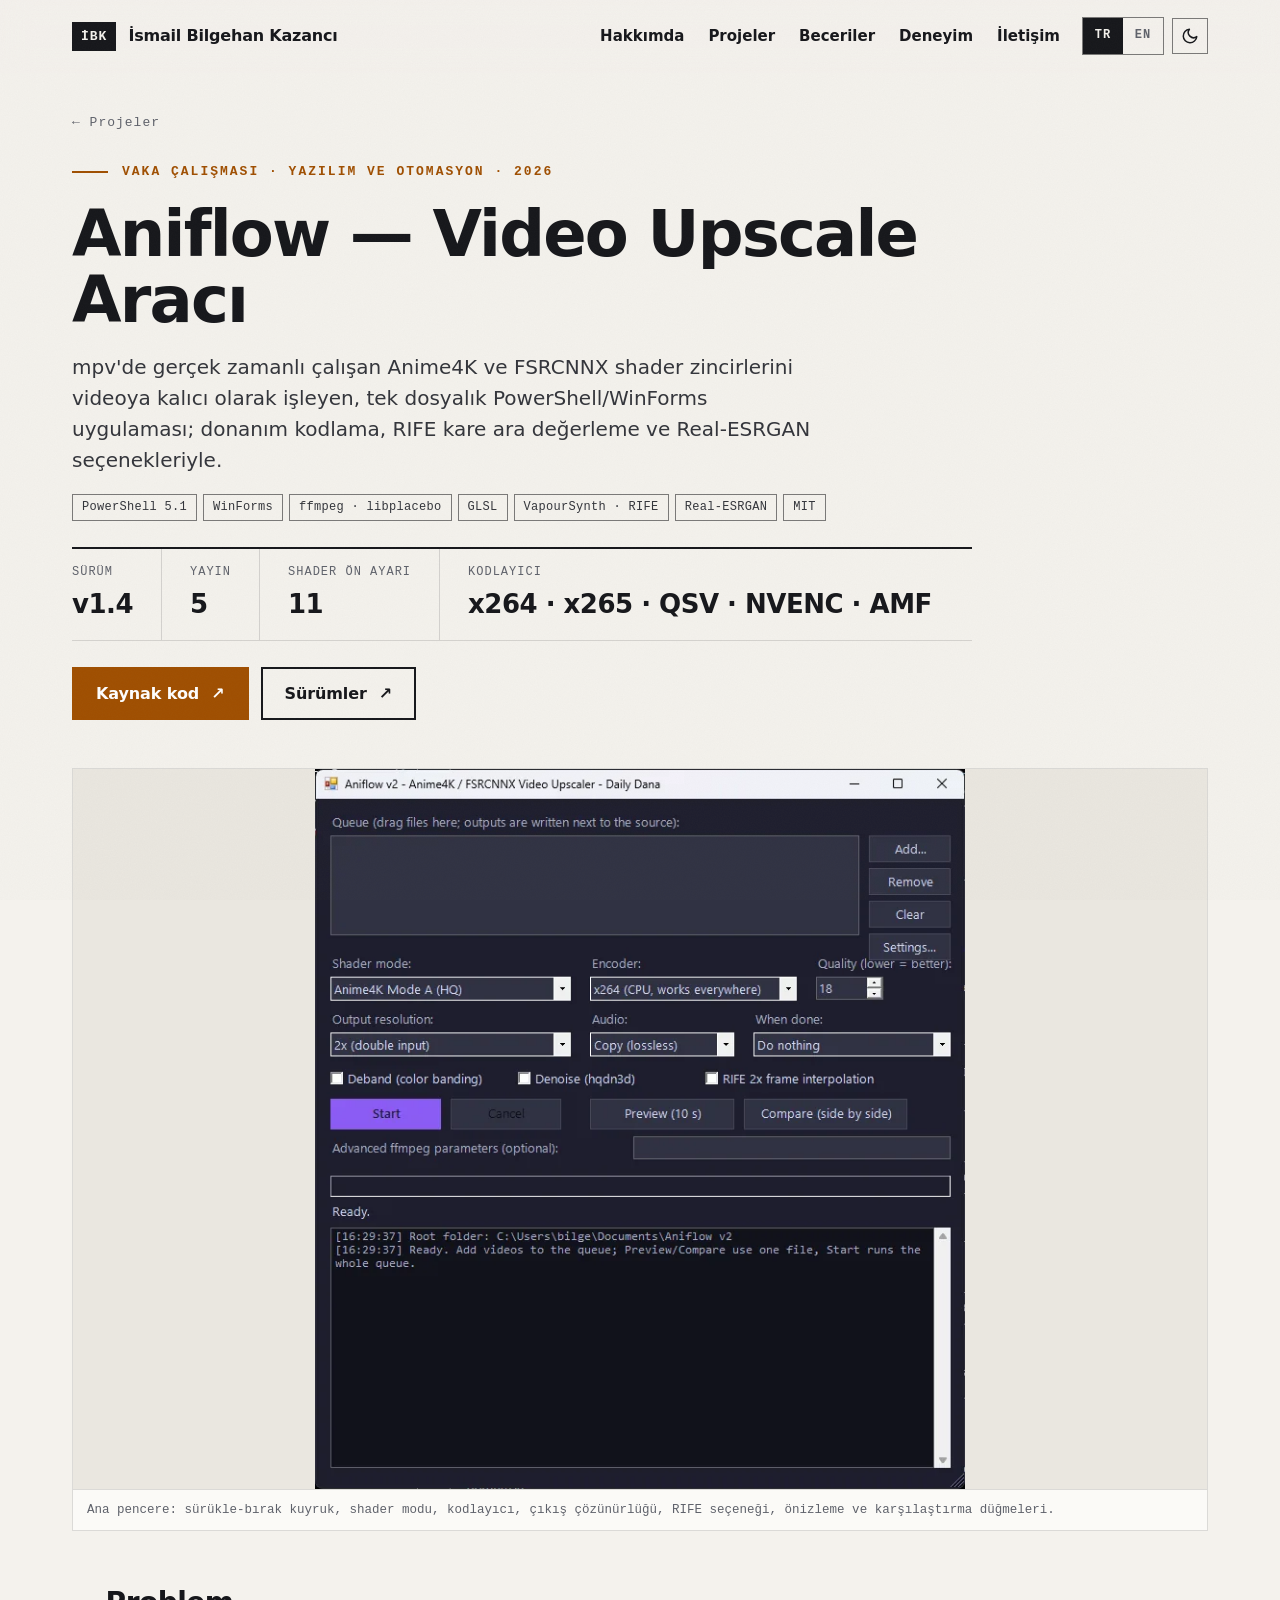
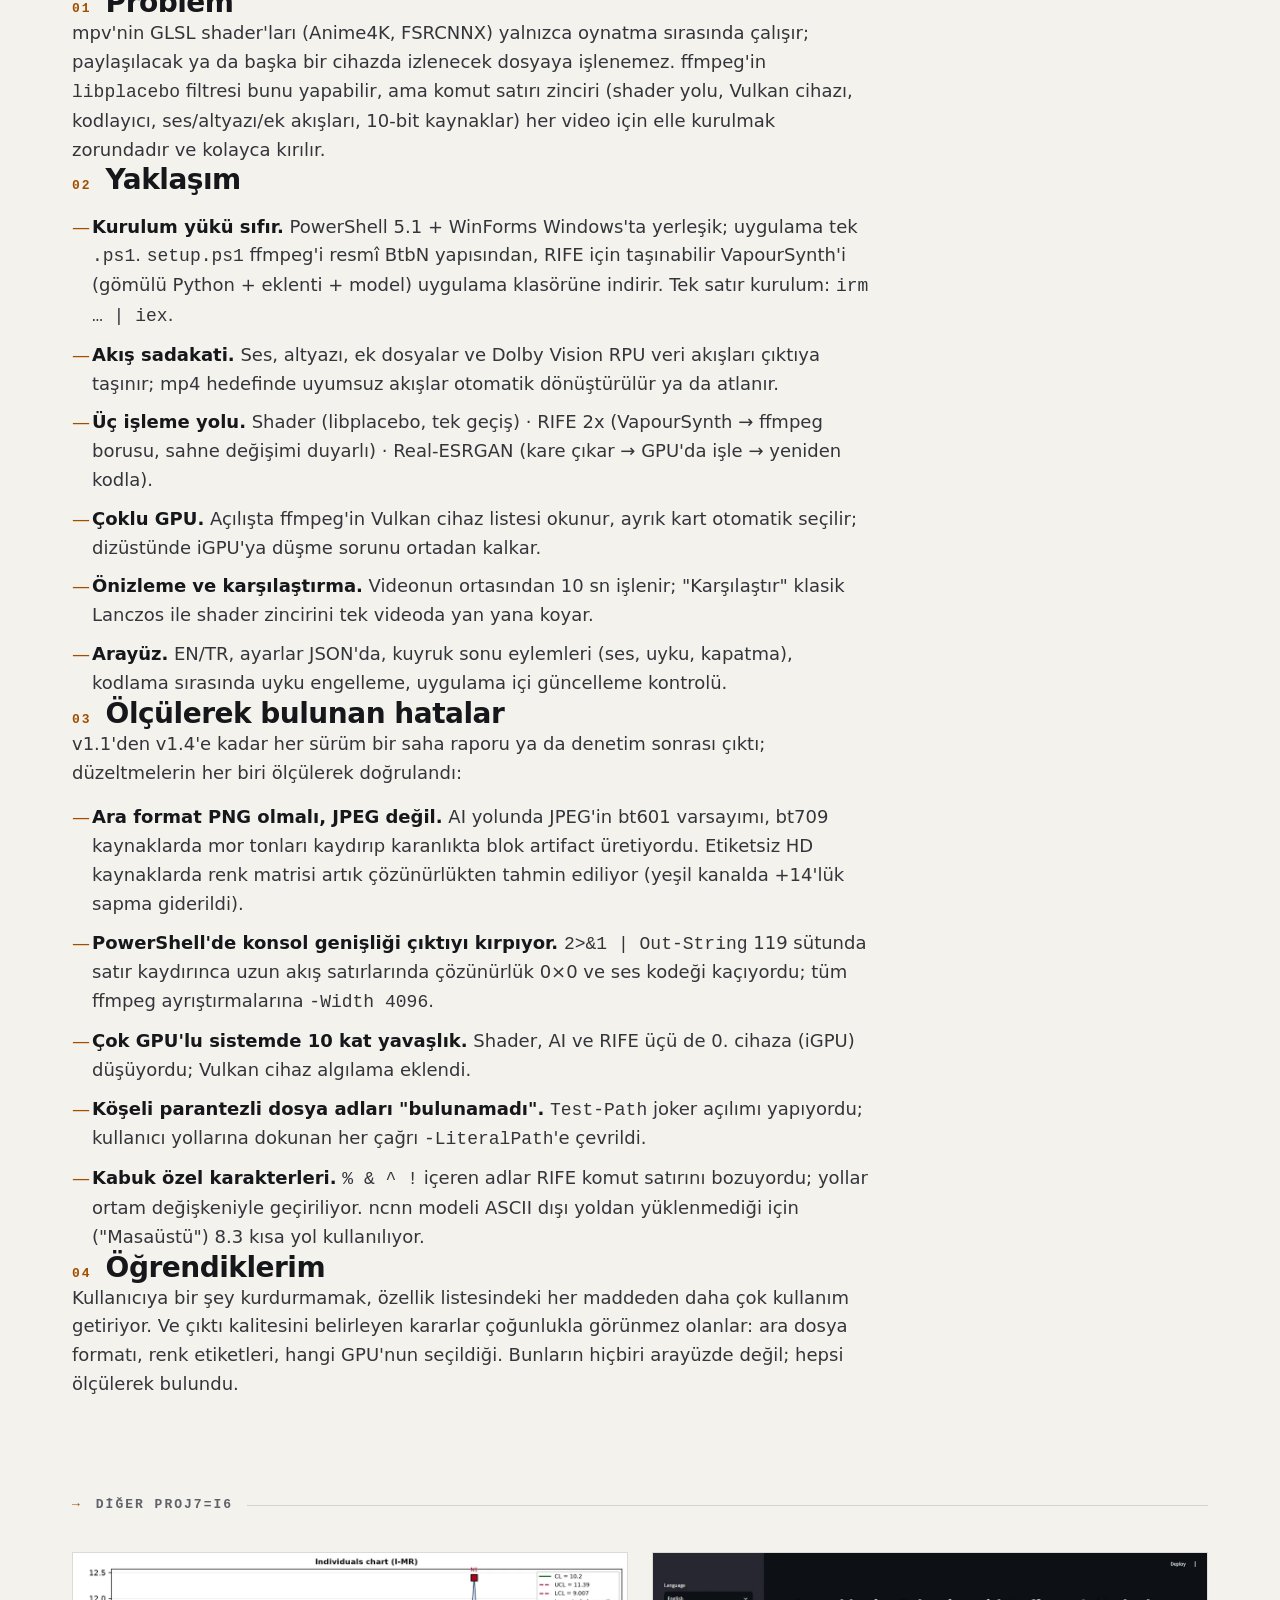
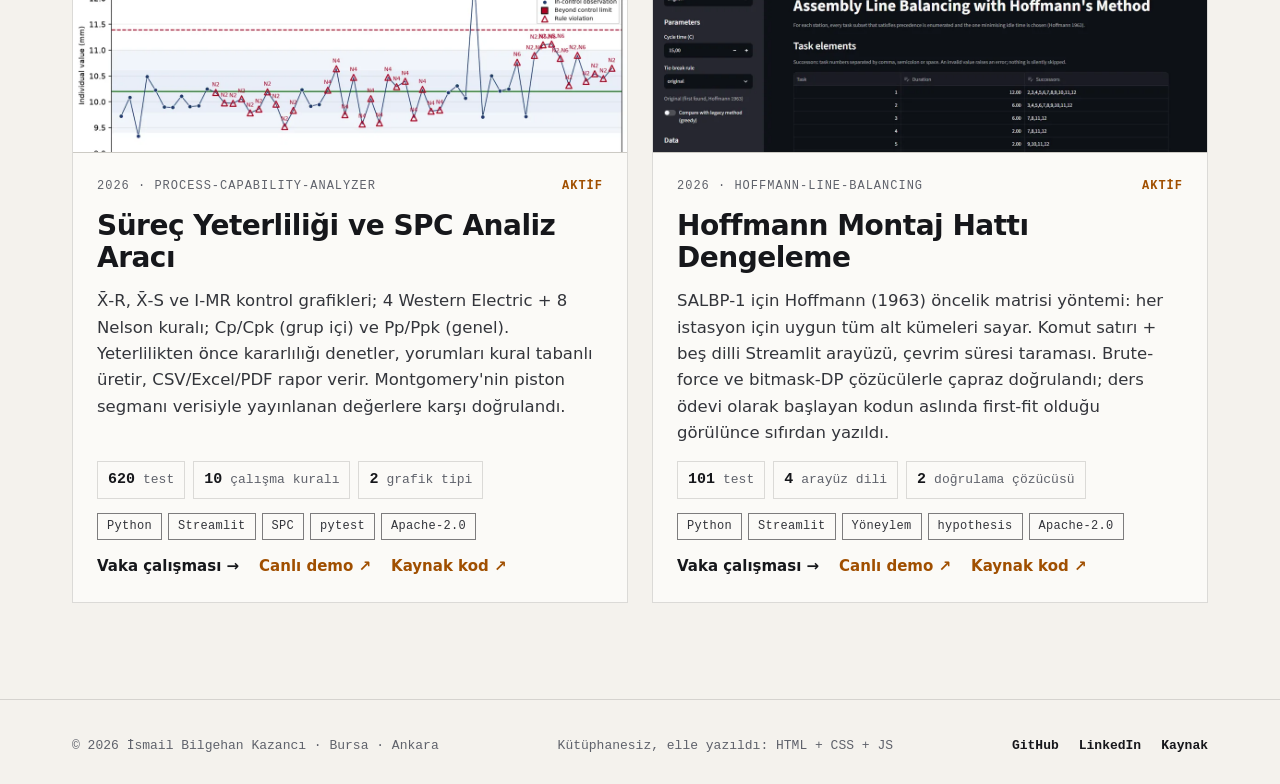
==== projeler/aniflow/index.html @ 70dbc3cc "Konuma Ankara eklendi, HSD görevi Gazi topluluğu olarak düzeltildi" ====
<!DOCTYPE html>
<html lang="tr">
<head>
  <meta charset="utf-8">
  <meta name="viewport" content="width=device-width, initial-scale=1">
  <title data-tr="Aniflow — Video Upscale Aracı · İsmail Bilgehan Kazancı" data-en="Aniflow — Video Upscaler · İsmail Bilgehan Kazancı">Aniflow — Video Upscale Aracı · İsmail Bilgehan Kazancı</title>
  <meta name="description" content="Anime4K/FSRCNNX shader zincirlerini ffmpeg libplacebo ile videoya kalıcı uygulayan tek dosyalık PowerShell/WinForms aracı; Real-ESRGAN, RIFE 2x, QSV/NVENC/AMF, tek satır kurulum. v1.4, MIT.">
  <meta name="author" content="İsmail Bilgehan Kazancı">
  <link rel="canonical" href="https://dailydana.github.io/projeler/aniflow/">
  <link rel="alternate" hreflang="tr" href="https://dailydana.github.io/projeler/aniflow/">
  <link rel="alternate" hreflang="en" href="https://dailydana.github.io/projeler/aniflow/?lang=en">
  <link rel="alternate" hreflang="x-default" href="https://dailydana.github.io/projeler/aniflow/">
  <meta property="og:type" content="article">
  <meta property="og:site_name" content="İsmail Bilgehan Kazancı">
  <meta property="og:title" content="Aniflow — Video Upscaler · vaka çalışması">
  <meta property="og:description" content="PowerShell/WinForms + ffmpeg libplacebo: Anime4K/FSRCNNX shader'ları videoya kalıcı işler; Real-ESRGAN, RIFE 2x, donanım kodlama, tek satır kurulum. v1.4, 5 sürüm, MIT.">
  <meta property="og:url" content="https://dailydana.github.io/projeler/aniflow/">
  <meta property="og:image" content="https://dailydana.github.io/projeler/aniflow/og.png">
  <meta property="og:image:width" content="1200">
  <meta property="og:image:height" content="630">
  <meta property="og:image:alt" content="Aniflow — Video Upscale Aracı">
  <meta property="og:locale" content="tr_TR">
  <meta property="og:locale:alternate" content="en_US">
  <meta name="twitter:card" content="summary_large_image">
  <meta name="theme-color" content="#F4F2ED">
  <link rel="icon" href="/assets/img/favicon.svg" type="image/svg+xml">
  <link rel="apple-touch-icon" href="/assets/img/apple-touch-icon.png">
  <link rel="preload" href="/assets/fonts/archivo-latin-wght-normal.woff2" as="font" type="font/woff2" crossorigin>
  <script>
    (function(){var d=document.documentElement;d.classList.add('js');try{var q=new URLSearchParams(location.search).get('lang'),l=q||localStorage.getItem('lang');if(l==='en'||l==='tr'){d.lang=l;if(q)localStorage.setItem('lang',l);}var t=localStorage.getItem('theme');if(t!=='light'&&t!=='dark')t=matchMedia('(prefers-color-scheme: dark)').matches?'dark':'light';d.dataset.theme=t;}catch(e){d.dataset.theme='light';}})();
  </script>
  <link rel="stylesheet" href="/assets/css/style.css">
  <script type="application/ld+json">
  {
    "@context": "https://schema.org",
    "@type": "SoftwareSourceCode",
    "name": "Aniflow",
    "description": "Portable Windows video upscaler: applies Anime4K/FSRCNNX GLSL shader chains through ffmpeg libplacebo, with Real-ESRGAN, RIFE 2x and hardware encoding.",
    "codeRepository": "https://github.com/DailyDana/Aniflow",
    "programmingLanguage": "PowerShell",
    "license": "https://opensource.org/licenses/MIT",
    "url": "https://dailydana.github.io/projeler/aniflow/",
    "image": "https://dailydana.github.io/projeler/aniflow/og.png",
    "author": { "@type": "Person", "name": "İsmail Bilgehan Kazancı", "url": "https://dailydana.github.io/" }
  }
  </script>
</head>
<body>

<a class="skip" href="#icerik"><span data-lang="tr">İçeriğe geç</span><span data-lang="en">Skip to content</span></a>

<!-- chrome:nav -->
<header class="nav" id="nav">
  <div class="wrap nav-inner">
    <a href="/" class="brand" aria-label="İsmail Bilgehan Kazancı · ana sayfa" data-aria="aria.brand">
      <span class="brand-mark" aria-hidden="true">İBK</span>
      <span class="brand-name">İsmail Bilgehan Kazancı</span>
    </a>
    <div class="nav-right">
      <nav class="nav-links" id="navLinks" aria-label="Ana menü" data-aria="aria.menu">
        <a href="/#hakkimda" data-nav><span data-lang="tr">Hakkımda</span><span data-lang="en">About</span></a>
        <a href="/#projeler" data-nav><span data-lang="tr">Projeler</span><span data-lang="en">Projects</span></a>
        <a href="/#beceriler" data-nav><span data-lang="tr">Beceriler</span><span data-lang="en">Skills</span></a>
        <a href="/#deneyim" data-nav><span data-lang="tr">Deneyim</span><span data-lang="en">Experience</span></a>
        <a href="/#iletisim" data-nav><span data-lang="tr">İletişim</span><span data-lang="en">Contact</span></a>
      </nav>
      <div class="toggles">
        <div class="lang" role="group" aria-label="Dil / Language">
          <button type="button" data-lang-set="tr" aria-pressed="true" lang="tr">TR</button>
          <button type="button" data-lang-set="en" aria-pressed="false" lang="en">EN</button>
        </div>
        <button type="button" class="theme" id="themeToggle" aria-pressed="false" aria-label="Koyu temaya geç">
          <svg class="i-moon" viewBox="0 0 24 24" aria-hidden="true"><path d="M21 12.8A9 9 0 1 1 11.2 3a7 7 0 0 0 9.8 9.8Z"/></svg>
          <svg class="i-sun" viewBox="0 0 24 24" aria-hidden="true"><circle cx="12" cy="12" r="4"/><path d="M12 2v2M12 20v2M4.9 4.9l1.4 1.4M17.7 17.7l1.4 1.4M2 12h2M20 12h2M4.9 19.1l1.4-1.4M17.7 6.3l1.4-1.4"/></svg>
        </button>
      </div>
      <button class="nav-toggle" id="navToggle" aria-label="Menüyü aç" aria-expanded="false" aria-controls="navLinks">
        <span></span><span></span>
      </button>
    </div>
  </div>
  <div class="progress" id="progress" aria-hidden="true"></div>
</header>
<!-- /chrome:nav -->

<main id="icerik">
  <article class="case">
    <div class="wrap">
      <nav class="crumb" aria-label="Sayfa yolu" data-aria="aria.crumb"><a href="/#projeler">← <span data-lang="tr">Projeler</span><span data-lang="en">Projects</span></a></nav>

      <header class="case-head">
        <div class="kicker"><span data-lang="tr">Vaka çalışması · Yazılım ve otomasyon · 2026</span><span data-lang="en">Case study · Software and automation · 2026</span></div>
        <h1 class="case-title"><span data-lang="tr">Aniflow — Video Upscale Aracı</span><span data-lang="en">Aniflow — Video Upscaler</span></h1>
        <p class="case-lead"><span data-lang="tr">mpv'de gerçek zamanlı çalışan Anime4K ve FSRCNNX shader zincirlerini videoya kalıcı olarak işleyen, tek dosyalık PowerShell/WinForms uygulaması; donanım kodlama, RIFE kare ara değerleme ve Real-ESRGAN seçenekleriyle.</span><span data-lang="en">A single-file PowerShell/WinForms application that permanently bakes the Anime4K and FSRCNNX shader chains mpv runs in real time into video files, with hardware encoding, RIFE frame interpolation and Real-ESRGAN options.</span></p>
        <div class="case-tags"><span class="chip">PowerShell 5.1</span><span class="chip">WinForms</span><span class="chip">ffmpeg · libplacebo</span><span class="chip">GLSL</span><span class="chip">VapourSynth · RIFE</span><span class="chip">Real-ESRGAN</span><span class="chip">MIT</span></div>
        <dl class="case-metrics">
          <div><dt><span data-lang="tr">Sürüm</span><span data-lang="en">Release</span></dt><dd>v1.4</dd></div>
          <div><dt><span data-lang="tr">Yayın</span><span data-lang="en">Releases</span></dt><dd>5</dd></div>
          <div><dt><span data-lang="tr">Shader ön ayarı</span><span data-lang="en">Shader presets</span></dt><dd>11</dd></div>
          <div><dt><span data-lang="tr">Kodlayıcı</span><span data-lang="en">Encoders</span></dt><dd>x264 · x265 · QSV · NVENC · AMF</dd></div>
        </dl>
        <div class="case-actions">
          <a class="btn btn-accent" href="https://github.com/DailyDana/Aniflow" target="_blank" rel="noopener"><span data-lang="tr">Kaynak kod</span><span data-lang="en">Source code</span> <span aria-hidden="true">↗</span></a>
          <a class="btn btn-line" href="https://github.com/DailyDana/Aniflow/releases" target="_blank" rel="noopener"><span data-lang="tr">Sürümler</span><span data-lang="en">Releases</span> <span aria-hidden="true">↗</span></a>
        </div>
      </header>

      <figure class="case-hero is-contain">
        <img src="/assets/img/projects/aniflow.webp" width="676" height="749" alt="Aniflow arayüzü: kuyruk, shader modu, kodlayıcı, çözünürlük seçenekleri" fetchpriority="high">
        <figcaption><span data-lang="tr">Ana pencere: sürükle-bırak kuyruk, shader modu, kodlayıcı, çıkış çözünürlüğü, RIFE seçeneği, önizleme ve karşılaştırma düğmeleri.</span><span data-lang="en">Main window: drag-and-drop queue, shader mode, encoder, output resolution, RIFE option, preview and compare buttons.</span></figcaption>
      </figure>

      <div class="case-body">
        <section>
          <h2 data-no="01"><span data-lang="tr">Problem</span><span data-lang="en">Problem</span></h2>
          <div data-lang="tr">
            <p>mpv'nin GLSL shader'ları (Anime4K, FSRCNNX) yalnızca oynatma sırasında çalışır; paylaşılacak ya da başka bir cihazda izlenecek dosyaya işlenemez. ffmpeg'in <code>libplacebo</code> filtresi bunu yapabilir, ama komut satırı zinciri (shader yolu, Vulkan cihazı, kodlayıcı, ses/altyazı/ek akışları, 10-bit kaynaklar) her video için elle kurulmak zorundadır ve kolayca kırılır.</p>
          </div>
          <div data-lang="en">
            <p>mpv's GLSL shaders (Anime4K, FSRCNNX) only run during playback; they cannot be baked into a file to share or watch elsewhere. ffmpeg's <code>libplacebo</code> filter can do it, but the command-line chain (shader path, Vulkan device, encoder, audio/subtitle/attachment streams, 10-bit sources) has to be assembled by hand for every video and breaks easily.</p>
          </div>
        </section>

        <section>
          <h2 data-no="02"><span data-lang="tr">Yaklaşım</span><span data-lang="en">Approach</span></h2>
          <div data-lang="tr">
            <ul>
              <li><strong>Kurulum yükü sıfır.</strong> PowerShell 5.1 + WinForms Windows'ta yerleşik; uygulama tek <code>.ps1</code>. <code>setup.ps1</code> ffmpeg'i resmî BtbN yapısından, RIFE için taşınabilir VapourSynth'i (gömülü Python + eklenti + model) uygulama klasörüne indirir. Tek satır kurulum: <code>irm … | iex</code>.</li>
              <li><strong>Akış sadakati.</strong> Ses, altyazı, ek dosyalar ve Dolby Vision RPU veri akışları çıktıya taşınır; mp4 hedefinde uyumsuz akışlar otomatik dönüştürülür ya da atlanır.</li>
              <li><strong>Üç işleme yolu.</strong> Shader (libplacebo, tek geçiş) · RIFE 2x (VapourSynth → ffmpeg borusu, sahne değişimi duyarlı) · Real-ESRGAN (kare çıkar → GPU'da işle → yeniden kodla).</li>
              <li><strong>Çoklu GPU.</strong> Açılışta ffmpeg'in Vulkan cihaz listesi okunur, ayrık kart otomatik seçilir; dizüstünde iGPU'ya düşme sorunu ortadan kalkar.</li>
              <li><strong>Önizleme ve karşılaştırma.</strong> Videonun ortasından 10 sn işlenir; "Karşılaştır" klasik Lanczos ile shader zincirini tek videoda yan yana koyar.</li>
              <li><strong>Arayüz.</strong> EN/TR, ayarlar JSON'da, kuyruk sonu eylemleri (ses, uyku, kapatma), kodlama sırasında uyku engelleme, uygulama içi güncelleme kontrolü.</li>
            </ul>
          </div>
          <div data-lang="en">
            <ul>
              <li><strong>Zero install burden.</strong> PowerShell 5.1 + WinForms ship with Windows; the app is a single <code>.ps1</code>. <code>setup.ps1</code> fetches ffmpeg from the official BtbN build and a portable VapourSynth (embedded Python + plugin + model) for RIFE. One-line install: <code>irm … | iex</code>.</li>
              <li><strong>Stream fidelity.</strong> Audio, subtitles, attachments and Dolby Vision RPU data streams are carried over; incompatible streams are converted or skipped for mp4 targets.</li>
              <li><strong>Three processing paths.</strong> Shader (libplacebo, single pass) · RIFE 2x (VapourSynth → ffmpeg pipe, scene-change aware) · Real-ESRGAN (extract frames → process on GPU → re-encode).</li>
              <li><strong>Multi-GPU.</strong> ffmpeg's Vulkan device list is read at startup and the discrete card is selected automatically; no more silently running on a laptop's iGPU.</li>
              <li><strong>Preview and compare.</strong> 10 seconds from the middle of the video are processed; "Compare" puts classic Lanczos and the shader chain side by side in one video.</li>
              <li><strong>UI.</strong> EN/TR, settings in JSON, post-queue actions (sound, sleep, shutdown), sleep inhibited while encoding, in-app update check.</li>
            </ul>
          </div>
        </section>

        <section>
          <h2 data-no="03"><span data-lang="tr">Ölçülerek bulunan hatalar</span><span data-lang="en">Bugs found by measurement</span></h2>
          <div data-lang="tr">
            <p>v1.1'den v1.4'e kadar her sürüm bir saha raporu ya da denetim sonrası çıktı; düzeltmelerin her biri ölçülerek doğrulandı:</p>
            <ul>
              <li><strong>Ara format PNG olmalı, JPEG değil.</strong> AI yolunda JPEG'in bt601 varsayımı, bt709 kaynaklarda mor tonları kaydırıp karanlıkta blok artifact üretiyordu. Etiketsiz HD kaynaklarda renk matrisi artık çözünürlükten tahmin ediliyor (yeşil kanalda +14'lük sapma giderildi).</li>
              <li><strong>PowerShell'de konsol genişliği çıktıyı kırpıyor.</strong> <code>2>&amp;1 | Out-String</code> 119 sütunda satır kaydırınca uzun akış satırlarında çözünürlük 0×0 ve ses kodeği kaçıyordu; tüm ffmpeg ayrıştırmalarına <code>-Width 4096</code>.</li>
              <li><strong>Çok GPU'lu sistemde 10 kat yavaşlık.</strong> Shader, AI ve RIFE üçü de 0. cihaza (iGPU) düşüyordu; Vulkan cihaz algılama eklendi.</li>
              <li><strong>Köşeli parantezli dosya adları "bulunamadı".</strong> <code>Test-Path</code> joker açılımı yapıyordu; kullanıcı yollarına dokunan her çağrı <code>-LiteralPath</code>'e çevrildi.</li>
              <li><strong>Kabuk özel karakterleri.</strong> <code>% &amp; ^ !</code> içeren adlar RIFE komut satırını bozuyordu; yollar ortam değişkeniyle geçiriliyor. ncnn modeli ASCII dışı yoldan yüklenmediği için ("Masaüstü") 8.3 kısa yol kullanılıyor.</li>
            </ul>
          </div>
          <div data-lang="en">
            <p>Every release from v1.1 to v1.4 followed a field report or an audit, and each fix was verified by measurement:</p>
            <ul>
              <li><strong>The intermediate format must be PNG, not JPEG.</strong> In the AI path, JPEG's bt601 assumption shifted purples on bt709 sources and produced blocky artefacts in dark scenes. For untagged HD sources the colour matrix is now inferred from resolution (a +14 green-channel offset eliminated).</li>
              <li><strong>Console width truncates PowerShell output.</strong> <code>2>&amp;1 | Out-String</code> wrapped at 119 columns, so long stream lines lost the resolution (0×0) and the audio codec; every ffmpeg parse now uses <code>-Width 4096</code>.</li>
              <li><strong>10× slowdown on multi-GPU systems.</strong> Shader, AI and RIFE all fell to device 0 (the iGPU); Vulkan device detection was added.</li>
              <li><strong>Bracketed file names "not found".</strong> <code>Test-Path</code> expanded wildcards; every call touching user paths was switched to <code>-LiteralPath</code>.</li>
              <li><strong>Shell metacharacters.</strong> Names containing <code>% &amp; ^ !</code> broke the RIFE command line; paths are now passed through environment variables. The ncnn model refuses non-ASCII paths ("Masaüstü"), so the 8.3 short path is used.</li>
            </ul>
          </div>
        </section>

        <section>
          <h2 data-no="04"><span data-lang="tr">Öğrendiklerim</span><span data-lang="en">What I learned</span></h2>
          <div data-lang="tr">
            <p>Kullanıcıya bir şey kurdurmamak, özellik listesindeki her maddeden daha çok kullanım getiriyor. Ve çıktı kalitesini belirleyen kararlar çoğunlukla görünmez olanlar: ara dosya formatı, renk etiketleri, hangi GPU'nun seçildiği. Bunların hiçbiri arayüzde değil; hepsi ölçülerek bulundu.</p>
          </div>
          <div data-lang="en">
            <p>Not making the user install anything brings more usage than any item on the feature list. And the decisions that decide output quality are mostly the invisible ones: the intermediate file format, colour tags, which GPU gets picked. None of them is in the UI; all of them were found by measuring.</p>
          </div>
        </section>
      </div>

      <section class="related">
        <div class="sec-head"><span class="sec-no">→</span><span class="sec-label"><span data-lang="tr">Diğer projeler</span><span data-lang="en">Other projects</span></span></div>
        <div class="projects-grid-2" id="related" data-exclude="aniflow"></div>
      </section>
    </div>
  </article>
</main>

<!-- chrome:footer -->
<footer class="footer">
  <div class="wrap footer-inner">
    <span>© <span id="year">2026</span> İsmail Bilgehan Kazancı · Bursa · Ankara</span>
    <span><span data-lang="tr">Kütüphanesiz, elle yazıldı: HTML + CSS + JS</span><span data-lang="en">Hand-written, no libraries: HTML + CSS + JS</span></span>
    <span class="footer-links">
      <a href="https://github.com/DailyDana" target="_blank" rel="noopener">GitHub</a>
      <a href="https://www.linkedin.com/in/ismailbilgehankazanci" target="_blank" rel="noopener">LinkedIn</a>
      <a href="https://github.com/DailyDana/DailyDana.github.io" target="_blank" rel="noopener"><span data-lang="tr">Kaynak</span><span data-lang="en">Source</span></a>
    </span>
  </div>
</footer>
<!-- /chrome:footer -->

<script src="/assets/js/data.js"></script>
<script src="/assets/js/main.js"></script>
</body>
</html>
---- assets/css/style.css ----
/* =========================================================
   İsmail Bilgehan Kazancı — portföy stil dosyası
   Renkler yalnızca :root token'larında; koyu tema aynı adları
   [data-theme="dark"] altında yeniden tanımlar. Literal renk yok.
   ========================================================= */

/* ---------- yazı tipleri (kendinden barındırılan) ---------- */
@font-face {
  font-family: 'Archivo'; font-style: normal; font-weight: 100 900; font-display: swap;
  src: url('/assets/fonts/archivo-latin-wght-normal.woff2') format('woff2');
  unicode-range: U+0000-00FF, U+0131, U+0152-0153, U+02BB-02BC, U+02C6, U+02DA, U+02DC, U+0304, U+0308, U+0329, U+2000-206F, U+20AC, U+2122, U+2191, U+2193, U+2212, U+2215, U+FEFF, U+FFFD;
}
@font-face {
  font-family: 'Archivo'; font-style: normal; font-weight: 100 900; font-display: swap;
  src: url('/assets/fonts/archivo-latin-ext-wght-normal.woff2') format('woff2');
  unicode-range: U+0100-02BA, U+02BD-02C5, U+02C7-02CC, U+02CE-02D7, U+02DD-02FF, U+0304, U+0308, U+0329, U+1D00-1DBF, U+1E00-1E9F, U+1EF2-1EFF, U+2020, U+20A0-20AB, U+20AD-20C0, U+2113, U+2C60-2C7F, U+A720-A7FF;
}
@font-face {
  font-family: 'JetBrains Mono'; font-style: normal; font-weight: 100 800; font-display: swap;
  src: url('/assets/fonts/jetbrains-mono-latin-wght-normal.woff2') format('woff2');
  unicode-range: U+0000-00FF, U+0131, U+0152-0153, U+02BB-02BC, U+02C6, U+02DA, U+02DC, U+0304, U+0308, U+0329, U+2000-206F, U+20AC, U+2122, U+2191, U+2193, U+2212, U+2215, U+FEFF, U+FFFD;
}
@font-face {
  font-family: 'JetBrains Mono'; font-style: normal; font-weight: 100 800; font-display: swap;
  src: url('/assets/fonts/jetbrains-mono-latin-ext-wght-normal.woff2') format('woff2');
  unicode-range: U+0100-02BA, U+02BD-02C5, U+02C7-02CC, U+02CE-02D7, U+02DD-02FF, U+0304, U+0308, U+0329, U+1D00-1DBF, U+1E00-1E9F, U+1EF2-1EFF, U+2020, U+20A0-20AB, U+20AD-20C0, U+2113, U+2C60-2C7F, U+A720-A7FF;
}

/* ---------- token'lar ---------- */
:root {
  color-scheme: light;
  --bg: #F4F2ED;
  --bg-2: #FBFAF7;
  --bg-3: #EAE7E0;
  --ink: #16171B;
  --ink-2: #33353B;
  --mute: #5F626B;
  --line: rgba(22, 23, 27, .14);
  --line-strong: rgba(22, 23, 27, .55);
  --accent: #A04F00;
  --accent-ink: #FFFFFF;
  --accent-soft: rgba(160, 79, 0, .12);
  --code-bg: #1B1C21;
  --code-ink: #E8E7E2;
  --code-mute: #8B8C95;
  --focus: #A04F00;
  --shadow: rgba(22, 23, 27, .18);
  --grain-opacity: .4;
  --nav-bg: rgba(244, 242, 237, .86);

  --sans: 'Archivo', system-ui, -apple-system, 'Segoe UI', sans-serif;
  --mono: 'JetBrains Mono', ui-monospace, 'Cascadia Mono', Consolas, monospace;

  --maxw: 1200px;
  --gutter: 32px;
  --nav-h: 72px;
  --ease-out: cubic-bezier(.2, .8, .2, 1);
}
:root[data-theme="dark"] {
  color-scheme: dark;
  --bg: #111216;
  --bg-2: #17181D;
  --bg-3: #1E2026;
  --ink: #ECEAE4;
  --ink-2: #CFCDC6;
  --mute: #9C9CA5;
  --line: rgba(236, 234, 228, .13);
  --line-strong: rgba(236, 234, 228, .5);
  --accent: #F2A33A;
  --accent-ink: #1A1000;
  --accent-soft: rgba(242, 163, 58, .14);
  --code-bg: #0C0D10;
  --code-ink: #E8E7E2;
  --code-mute: #8B8C95;
  --focus: #F2A33A;
  --shadow: rgba(0, 0, 0, .5);
  --grain-opacity: 0;
  --nav-bg: rgba(17, 18, 22, .84);
}

/* ---------- dil geçişi: etkin olmayan dil DOM'da kalır, görünmez ---------- */
html[lang="tr"] [data-lang="en"],
html[lang="en"] [data-lang="tr"] { display: none !important; }
html:not(.js) .toggles { display: none; }

/* ---------- temel ---------- */
* { box-sizing: border-box; margin: 0; padding: 0; }
html { scroll-behavior: smooth; scroll-padding-top: calc(var(--nav-h) + 16px); }
body {
  background: var(--bg);
  color: var(--ink);
  font-family: var(--sans);
  font-size: 18px;
  line-height: 1.6;
  -webkit-font-smoothing: antialiased;
  overflow-x: clip;
}
/* kâğıt dokusu; koyu temada kapalı */
body::after {
  content: ''; position: fixed; inset: 0; pointer-events: none; z-index: 90; opacity: var(--grain-opacity);
  background-image: url("data:image/svg+xml,%3Csvg xmlns='http://www.w3.org/2000/svg' width='240' height='240'%3E%3Cfilter id='n'%3E%3CfeTurbulence type='fractalNoise' baseFrequency='.85' numOctaves='3' stitchTiles='stitch'/%3E%3CfeColorMatrix values='0 0 0 0 0.3 0 0 0 0 0.27 0 0 0 0 0.24 0 0 0 .1 0'/%3E%3C/filter%3E%3Crect width='100%25' height='100%25' filter='url(%23n)'/%3E%3C/svg%3E");
}
img { max-width: 100%; display: block; height: auto; }
a { color: inherit; text-decoration: none; }
button { font: inherit; color: inherit; background: none; border: 0; cursor: pointer; }
:focus-visible { outline: 3px solid var(--focus); outline-offset: 3px; }
::selection { background: var(--accent); color: var(--accent-ink); }
strong { color: var(--ink); }
.mono { font-family: var(--mono); }

.wrap { max-width: var(--maxw); margin: 0 auto; padding: 0 var(--gutter); }

.skip {
  position: absolute; left: 16px; top: -60px; z-index: 200;
  background: var(--ink); color: var(--bg); padding: 10px 16px; font-weight: 700;
}
.skip:focus { top: 12px; }

/* ---------- ortak parçalar ---------- */
.kicker {
  display: flex; align-items: center; gap: 14px;
  font-family: var(--mono); font-size: 13px; font-weight: 700; letter-spacing: 2px; color: var(--accent);
  text-transform: uppercase;
}
.kicker::before { content: ''; width: 36px; height: 2px; background: currentColor; flex-shrink: 0; }

.h2 {
  font-size: clamp(34px, 4.6vw, 56px); line-height: 1.05; font-weight: 800; letter-spacing: -1.2px;
}
.h2 em { font-style: normal; color: var(--accent); }

.btn {
  display: inline-flex; align-items: center; justify-content: center; gap: 12px;
  font-weight: 700; font-size: 16px; letter-spacing: -.1px; min-height: 48px;
  padding: 12px 22px; border: 2px solid transparent;
  transition: transform .2s ease, background .2s ease, color .2s ease, border-color .2s ease, box-shadow .2s ease;
}
.btn svg { width: 20px; height: 20px; fill: none; stroke: currentColor; stroke-width: 2.2; stroke-linecap: round; stroke-linejoin: round; flex-shrink: 0; }
.btn-accent { background: var(--accent); color: var(--accent-ink); }
.btn-accent:hover { box-shadow: 5px 5px 0 var(--ink); transform: translate(-2px, -2px); }
.btn-line { border-color: var(--ink); color: var(--ink); }
.btn-line:hover { background: var(--ink); color: var(--bg); }
.btn-sm { min-height: 40px; padding: 8px 16px; font-size: 15px; }

.sec { padding: 112px 0; position: relative; }
.sec-alt { background: var(--bg-2); border-top: 1px solid var(--line); border-bottom: 1px solid var(--line); }
.sec-head {
  display: flex; align-items: center; gap: 14px; margin-bottom: 36px;
  font-family: var(--mono); font-size: 13px; font-weight: 700; letter-spacing: 2px; text-transform: uppercase;
}
.sec-no { color: var(--accent); }
.sec-label { color: var(--mute); }
.sec-head::after { content: ''; flex: 1; height: 1px; background: var(--line); }
.sec-intro { display: grid; grid-template-columns: 1.3fr 1fr; gap: 48px; align-items: end; margin-bottom: 52px; }
.sec-intro p { color: var(--mute); font-size: 18px; max-width: 480px; }

.metric {
  display: inline-flex; align-items: baseline; gap: 8px;
  font-family: var(--mono); font-size: 13px; color: var(--mute); white-space: nowrap;
  border: 1px solid var(--line); padding: 6px 10px; background: var(--bg-2);
  font-variant-numeric: tabular-nums;
}
.metric b { color: var(--ink); font-weight: 700; font-size: 15px; }
.chip {
  font-family: var(--mono); font-size: 12px; font-weight: 500; letter-spacing: .3px;
  border: 1px solid var(--line-strong); padding: 3px 9px; color: var(--ink-2); white-space: nowrap;
}
.link-arrow { font-weight: 700; color: var(--accent); }
.link-arrow:hover { text-decoration: underline; text-underline-offset: 4px; }
.link-arrow.is-muted { color: var(--ink); }

/* ---------- menü ---------- */
.nav {
  position: sticky; top: 0; z-index: 60;
  background: var(--nav-bg);
  backdrop-filter: blur(14px) saturate(1.2); -webkit-backdrop-filter: blur(14px) saturate(1.2);
  border-bottom: 1px solid transparent;
  transition: border-color .25s ease;
}
.nav.is-scrolled { border-bottom-color: var(--line); }
.nav-inner { height: var(--nav-h); display: flex; align-items: center; justify-content: space-between; gap: 20px; }
.brand { display: flex; align-items: center; gap: 12px; min-width: 0; }
.brand-mark {
  font-family: var(--mono); font-weight: 700; font-size: 13px; letter-spacing: 1px; line-height: 1;
  padding: 8px 9px; background: var(--ink); color: var(--bg); flex-shrink: 0;
}
.brand-name { font-weight: 700; font-size: 16px; letter-spacing: -.2px; white-space: nowrap; overflow: hidden; text-overflow: ellipsis; }
.nav-right { display: flex; align-items: center; gap: 22px; }
.nav-links { display: flex; align-items: center; gap: 24px; font-weight: 600; font-size: 15px; }
.nav-links a { position: relative; padding: 4px 0; transition: color .2s ease; }
.nav-links a::after {
  content: ''; position: absolute; left: 0; right: 0; bottom: -2px; height: 2px;
  background: var(--accent); transform: scaleX(0); transform-origin: left; transition: transform .25s ease;
}
.nav-links a:hover::after, .nav-links a.is-current::after { transform: scaleX(1); }
.nav-links a.is-current { color: var(--accent); }
.toggles { display: flex; align-items: center; gap: 8px; }
.lang { display: inline-flex; border: 1px solid var(--line-strong); }
.lang button {
  font-family: var(--mono); font-size: 12px; font-weight: 700; letter-spacing: 1px;
  min-width: 40px; height: 36px; padding: 0 8px; color: var(--mute);
  transition: background .2s ease, color .2s ease;
}
.lang button[aria-pressed="true"] { background: var(--ink); color: var(--bg); }
.theme {
  width: 36px; height: 36px; display: inline-flex; align-items: center; justify-content: center;
  border: 1px solid var(--line-strong); color: var(--ink); transition: background .2s ease, color .2s ease;
}
.theme:hover { background: var(--ink); color: var(--bg); }
.theme svg { width: 18px; height: 18px; fill: none; stroke: currentColor; stroke-width: 2; stroke-linecap: round; stroke-linejoin: round; }
:root[data-theme="dark"] .theme .i-moon { display: none; }
:root:not([data-theme="dark"]) .theme .i-sun { display: none; }
.nav-toggle { display: none; width: 44px; height: 44px; position: relative; }
.nav-toggle span { position: absolute; left: 10px; right: 10px; height: 2.5px; background: var(--ink); transition: transform .25s ease, top .25s ease; }
.nav-toggle span:first-child { top: 17px; }
.nav-toggle span:last-child { top: 25px; }
.nav-toggle[aria-expanded="true"] span:first-child { top: 21px; transform: rotate(45deg); }
.nav-toggle[aria-expanded="true"] span:last-child { top: 21px; transform: rotate(-45deg); }
.progress { position: absolute; left: 0; right: 0; bottom: -1px; height: 2px; background: var(--accent); transform-origin: left; transform: scaleX(0); }

/* ---------- hero ---------- */
.hero { position: relative; padding: 72px 0 96px; overflow: hidden; }
.hero-chart {
  position: absolute; left: 50%; top: 0; transform: translateX(-50%); width: max(100%, 1400px); height: 100%;
  pointer-events: none; opacity: .55;
  -webkit-mask-image: linear-gradient(180deg, transparent 0, var(--ink) 12%, var(--ink) 70%, transparent);
  mask-image: linear-gradient(180deg, transparent 0, var(--ink) 12%, var(--ink) 70%, transparent);
}
.hero-chart .grid { stroke: var(--line); stroke-width: 1; }
.hero-chart .lim { stroke: var(--line-strong); stroke-width: 1; stroke-dasharray: 6 8; }
.hero-chart .cl { stroke: var(--line-strong); stroke-width: 1.2; }
.hero-chart .run { fill: none; stroke: var(--ink-2); stroke-width: 1.6; opacity: .55; }
.hero-chart .pt { fill: var(--bg); stroke: var(--ink-2); stroke-width: 1.6; }
.hero-chart .pt-ooc { fill: var(--accent); stroke: var(--accent); }
.hero-chart .lbl { font-family: var(--mono); font-size: 11px; fill: var(--mute); letter-spacing: 1px; }
.hero-chart .run { transition: stroke-dashoffset 2.4s ease-out; }
.hero-chart .pt circle { transform-box: fill-box; transform-origin: center; }
.js .hero-chart .pt circle { opacity: 0; }
.js .hero-chart.is-live .pt circle { animation: ptIn .35s calc(var(--i, 0) * 80ms + .15s) var(--ease-out) both; }
.js .hero-chart.is-live .pt-ooc { animation: ptIn .35s calc(var(--i, 0) * 80ms + .15s) var(--ease-out) both, pulse 2.4s 2.6s ease-out infinite; }
.hero-chart .ooc-lbl { fill: var(--accent); font-weight: 700; font-size: 12px; }
.js .hero-chart .ooc-lbl { opacity: 0; }
.js .hero-chart.is-live .ooc-lbl { animation: fadeUp .5s 2.3s var(--ease-out) both; }
@keyframes ptIn { from { opacity: 0; transform: scale(0); } to { opacity: 1; transform: none; } }
@keyframes pulse { 0% { transform: none; opacity: 1; } 40% { transform: scale(1.7); opacity: .55; } 100% { transform: none; opacity: 1; } }
/* fareyi izleyen ızgara ışığı */
.hero-lit {
  position: absolute; inset: 0; pointer-events: none; opacity: 0; transition: opacity .5s ease;
  background-image:
    linear-gradient(color-mix(in srgb, var(--accent) 30%, transparent) 1px, transparent 1px),
    linear-gradient(90deg, color-mix(in srgb, var(--accent) 30%, transparent) 1px, transparent 1px);
  background-size: 44px 44px;
  -webkit-mask-image: radial-gradient(circle 240px at var(--mx, 70%) var(--my, 40%), var(--ink) 0%, color-mix(in srgb, var(--ink) 50%, transparent) 45%, transparent 100%);
  mask-image: radial-gradient(circle 240px at var(--mx, 70%) var(--my, 40%), var(--ink) 0%, color-mix(in srgb, var(--ink) 50%, transparent) 45%, transparent 100%);
}
.hero.is-lit .hero-lit { opacity: 1; }
.hero-grid { position: relative; display: grid; grid-template-columns: 1.25fr .75fr; gap: 56px; align-items: center; }
.hero-title {
  margin-top: 24px;
  font-size: clamp(42px, 6.4vw, 88px); line-height: 1.0; font-weight: 800; letter-spacing: -2.5px;
  animation: fadeUp .8s .1s var(--ease-out) both;
}
.hero-title em { font-style: normal; color: var(--accent); }
.lead { margin-top: 26px; font-size: 20px; line-height: 1.55; color: var(--ink-2); max-width: 560px; font-weight: 500; animation: fadeUp .8s .3s var(--ease-out) both; }
.hero-metrics { margin-top: 30px; display: flex; flex-wrap: wrap; gap: 10px; animation: fadeUp .8s .45s var(--ease-out) both; }
.hero-cta { margin-top: 34px; display: flex; flex-wrap: wrap; gap: 14px; animation: fadeUp .8s .6s var(--ease-out) both; }
@keyframes fadeUp { from { opacity: 0; transform: translateY(16px); } to { opacity: 1; transform: none; } }

.portrait {
  position: relative; aspect-ratio: 4 / 5; width: 100%; max-width: 400px; justify-self: end;
  border: 1px solid var(--line-strong); background: var(--bg-2); overflow: hidden;
  box-shadow: 14px 14px 0 var(--accent-soft), 14px 14px 0 1px var(--line);
  animation: fadeUp .9s .25s var(--ease-out) both;
}
.portrait img { position: absolute; inset: 0; width: 100%; height: 100%; object-fit: cover; }
.portrait-ph {
  position: absolute; inset: 0; display: flex; flex-direction: column; align-items: center; justify-content: center; gap: 12px;
  background: repeating-linear-gradient(135deg, transparent 0 11px, var(--line) 11px 12px);
}
.portrait-ini { font-family: var(--mono); font-weight: 700; font-size: clamp(48px, 6vw, 72px); letter-spacing: -2px; color: var(--ink); background: var(--bg-2); padding: 4px 16px; }
.portrait-cap {
  position: absolute; left: 12px; bottom: 12px; padding: 4px 8px;
  font-family: var(--mono); font-size: 11px; letter-spacing: 1px; color: var(--mute); background: var(--bg-2); border: 1px solid var(--line);
}
.portrait:has(img) .portrait-ph { display: none; }

/* ---------- akan bant ---------- */
.bands { position: relative; height: 112px; overflow: hidden; margin-top: -36px; }
.band {
  position: absolute; left: -4%; right: -4%; top: 50%; overflow: hidden;
  transform: translateY(-50%) rotate(-1.4deg); background: var(--ink); color: var(--bg); border-block: 2px solid var(--ink);
  box-shadow: 0 18px 40px -18px var(--shadow);
}
.band-track { display: flex; width: max-content; }
.band-track.is-ready { animation: marquee var(--band-dur, 40s) linear infinite; }
.band span, .band i {
  padding: 14px 18px; font-family: var(--mono); font-weight: 700; font-size: 14px; letter-spacing: 2px;
  white-space: nowrap; text-transform: uppercase; line-height: 1.2;
}
.band i { font-style: normal; color: var(--accent); padding: 14px 2px; }
@keyframes marquee { to { transform: translateX(-50%); } }
.bands:hover .band-track { animation-play-state: paused; }

/* ---------- hakkımda ---------- */
.about-grid { display: grid; grid-template-columns: 1fr 1.1fr; gap: 64px; align-items: start; }
.about-text p { color: var(--ink-2); font-size: 18.5px; }
.about-text p + p { margin-top: 18px; }
.pillars { margin-top: 64px; display: grid; grid-template-columns: repeat(3, 1fr); border-top: 2px solid var(--ink); }
.pillar { padding: 28px 28px 8px 0; }
.pillar + .pillar { padding-left: 28px; border-left: 1px solid var(--line); }
.pillar-no { font-family: var(--mono); font-weight: 700; font-size: 13px; color: var(--accent); }
.pillar h3 { margin-top: 10px; font-size: 30px; font-weight: 800; letter-spacing: -.6px; line-height: 1.1; }
.pillar h3::after { content: '.'; color: var(--accent); }
.pillar p { margin-top: 10px; color: var(--mute); font-size: 16.5px; }

/* ---------- projeler ---------- */
.projects { display: grid; gap: 24px; }
.card {
  position: relative; display: grid; background: var(--bg-2); border: 1px solid var(--line);
  transition: transform .25s ease, box-shadow .25s ease, border-color .25s ease;
}
.card:hover { transform: translate(-3px, -3px); box-shadow: 8px 8px 0 var(--ink); border-color: var(--ink); }
.card-featured { grid-template-columns: 1.05fr 1fr; }
.card-media { position: relative; min-height: 260px; border-right: 1px solid var(--line); background: var(--bg-3); overflow: hidden; }
.card-media img { position: absolute; inset: 0; width: 100%; height: 100%; object-fit: cover; object-position: top left; transition: transform .6s var(--ease-out); }
.card:hover .card-media img { transform: scale(1.03); }
.card-noimg {
  position: absolute; inset: 0; display: flex; align-items: flex-end; padding: 18px;
  font-family: var(--mono); font-size: 12px; letter-spacing: 1px; color: var(--mute);
  background-image: linear-gradient(var(--line) 1px, transparent 1px), linear-gradient(90deg, var(--line) 1px, transparent 1px);
  background-size: 28px 28px;
}
.card-noimg b { position: absolute; left: 18px; top: 14px; font-size: clamp(28px, 3vw, 40px); letter-spacing: -1px; color: var(--ink); opacity: .18; font-weight: 800; }
.card-body { padding: 28px 28px 26px; display: flex; flex-direction: column; gap: 14px; min-width: 0; }
.card-top { display: flex; justify-content: space-between; align-items: center; gap: 12px; font-family: var(--mono); font-size: 12px; letter-spacing: 1px; color: var(--mute); text-transform: uppercase; }
.card-status { color: var(--accent); font-weight: 700; }
.card h3 { font-size: clamp(22px, 2.2vw, 28px); font-weight: 800; letter-spacing: -.5px; line-height: 1.15; }
.card h3 a::after { content: ''; position: absolute; inset: 0; }
.card p { color: var(--ink-2); font-size: 16.5px; flex: 1; }
.card-tags { display: flex; flex-wrap: wrap; gap: 6px; }
.card-metrics { display: flex; flex-wrap: wrap; gap: 8px; }
.card-links { display: flex; flex-wrap: wrap; gap: 8px 20px; font-size: 15px; position: relative; z-index: 1; }
.card-links a { font-weight: 700; color: var(--accent); }
.card-links a:hover { text-decoration: underline; text-underline-offset: 4px; }
.card-links a.is-muted { color: var(--ink); }
.projects-grid-2 { display: grid; grid-template-columns: repeat(2, 1fr); gap: 24px; }
.card-medium { grid-template-rows: 200px 1fr; }
.card-medium .card-media { border-right: 0; border-bottom: 1px solid var(--line); min-height: 0; }
.card-medium .card-body { padding: 24px; }

/* ---------- araçlar ---------- */
.tools { border-top: 2px solid var(--ink); }
.tool {
  display: grid; grid-template-columns: 56px 1fr auto; gap: 20px; align-items: baseline;
  padding: 22px 0; border-bottom: 1px solid var(--line);
}
.tool-no { font-family: var(--mono); font-weight: 700; font-size: 14px; color: var(--accent); }
.tool h3 { font-size: 20px; font-weight: 700; letter-spacing: -.3px; }
.tool p { margin-top: 4px; color: var(--mute); font-size: 16px; max-width: 720px; }
.tool-tech { margin-top: 10px; display: flex; flex-wrap: wrap; gap: 6px; }
.tool-links { display: flex; gap: 16px; font-size: 15px; white-space: nowrap; }

/* ---------- beceriler ---------- */
.skills { display: grid; grid-template-columns: repeat(3, 1fr); gap: 24px; }
.skill-group { border-top: 2px solid var(--ink); padding-top: 20px; }
.skill-group h3 { font-size: 24px; font-weight: 800; letter-spacing: -.4px; }
.skill-group h3::after { content: '.'; color: var(--accent); }
.skill-blurb { margin-top: 8px; color: var(--mute); font-size: 15.5px; min-height: 3.2em; }
.skill-list { list-style: none; margin-top: 18px; display: grid; gap: 10px; }
.skill-item { display: grid; gap: 2px; padding: 10px 12px; border: 1px solid var(--line); background: var(--bg-2); }
.skill-name { font-weight: 700; font-size: 15.5px; }
.skill-note { font-family: var(--mono); font-size: 12px; color: var(--mute); line-height: 1.5; }
.skill-note a { color: var(--accent); }

/* ---------- Cpk hesaplayıcı ---------- */
.cpk { margin-top: 48px; display: grid; grid-template-columns: 1.1fr 1fr; border: 1px solid var(--line); background: var(--bg-2); }
.cpk-in { padding: 26px 28px; border-right: 1px solid var(--line); }
.cpk-in h3 { font-size: 22px; font-weight: 800; letter-spacing: -.3px; }
.cpk-in h3::after { content: '.'; color: var(--accent); }
.cpk-in > p { margin-top: 6px; color: var(--mute); font-size: 15px; }
.cpk-fields { margin-top: 18px; display: grid; grid-template-columns: repeat(2, 1fr); gap: 12px; }
.cpk-fields label { display: grid; gap: 5px; font-family: var(--mono); font-size: 12px; letter-spacing: 1px; color: var(--mute); }
.cpk-fields input {
  font: 500 16px var(--mono); padding: 10px 12px; width: 100%;
  border: 1px solid var(--line-strong); background: var(--bg); color: var(--ink);
}
.cpk-fields input:focus-visible { outline: 3px solid var(--focus); outline-offset: 2px; }
.cpk-src { margin-top: 14px; font-family: var(--mono); font-size: 12px; color: var(--mute); }
.cpk-out { padding: 26px 28px; background: var(--code-bg); color: var(--code-ink); font-family: var(--mono); display: flex; flex-direction: column; gap: 14px; }
.cpk-row { display: flex; justify-content: space-between; align-items: baseline; gap: 16px; padding-bottom: 10px; border-bottom: 1px solid var(--code-mute); }
.cpk-row span { font-size: 12px; letter-spacing: 1px; color: var(--code-mute); text-transform: uppercase; }
.cpk-row b { font-size: 30px; font-weight: 700; font-variant-numeric: tabular-nums; }
.cpk-verdict { font-weight: 700; font-size: 16px; }
.cpk-verdict[data-state="ok"] { color: var(--accent); }
.cpk-verdict[data-state="marginal"] { color: var(--code-ink); }
.cpk-verdict[data-state="low"] { color: var(--code-ink); text-decoration: underline; text-decoration-color: var(--accent); text-underline-offset: 4px; }
.cpk-note { font-size: 12px; color: var(--code-mute); line-height: 1.55; margin-top: auto; }
.cpk-formula { font-size: 12px; color: var(--code-mute); }

/* ---------- deneyim ---------- */
.timeline { border-top: 2px solid var(--ink); }
.xp {
  display: grid; grid-template-columns: 200px 1fr; gap: 28px; padding: 30px 0; border-bottom: 1px solid var(--line);
}
.xp-when { font-family: var(--mono); font-size: 13px; color: var(--mute); line-height: 1.7; }
.xp-when b { display: block; color: var(--ink); font-weight: 700; }
.xp h3 { font-size: 22px; font-weight: 800; letter-spacing: -.4px; line-height: 1.2; }
.xp-org { margin-top: 4px; font-size: 16px; color: var(--ink-2); font-weight: 600; }
.xp ul { list-style: none; margin-top: 12px; display: grid; gap: 6px; color: var(--ink-2); font-size: 16px; }
.xp li { padding-left: 18px; position: relative; }
.xp li::before { content: '—'; position: absolute; left: 0; color: var(--accent); }
.xp-links { margin-top: 12px; display: flex; gap: 16px; font-size: 15px; }

/* ---------- eğitim & sertifikalar ---------- */
.edu-grid { display: grid; grid-template-columns: 1fr 1.2fr; gap: 48px; align-items: start; }
.edu-block h3, .cert-block h3 { font-family: var(--mono); font-size: 13px; font-weight: 700; letter-spacing: 2px; color: var(--mute); text-transform: uppercase; margin-bottom: 16px; }
.edu { border-top: 2px solid var(--ink); padding-top: 18px; }
.edu-school { font-size: 22px; font-weight: 800; letter-spacing: -.4px; line-height: 1.2; }
.edu-degree { margin-top: 6px; font-size: 17px; color: var(--ink-2); font-weight: 600; }
.edu-note { margin-top: 8px; color: var(--mute); font-size: 15.5px; }
.langs { margin-top: 28px; }
.langs ul { list-style: none; display: grid; gap: 8px; }
.langs li { display: flex; justify-content: space-between; gap: 16px; padding: 8px 0; border-bottom: 1px solid var(--line); font-size: 16px; }
.langs li span:last-child { font-family: var(--mono); font-size: 12.5px; color: var(--mute); text-align: right; }
.certs { list-style: none; border-top: 2px solid var(--ink); }
.cert { display: grid; grid-template-columns: 1fr auto; gap: 16px; align-items: baseline; padding: 14px 0; border-bottom: 1px solid var(--line); }
.cert-title { font-weight: 700; font-size: 16.5px; }
.cert-issuer { font-size: 14.5px; color: var(--mute); }
.cert-date { font-family: var(--mono); font-size: 12.5px; color: var(--mute); white-space: nowrap; }
.cert a { color: var(--accent); font-weight: 600; }

/* ---------- iletişim ---------- */
.contact { background: var(--ink); color: var(--bg); padding: 112px 0; position: relative; overflow: hidden; }
.contact-ghost {
  position: absolute; right: -60px; bottom: -110px; pointer-events: none;
  font-family: var(--mono); font-weight: 700; font-size: 380px; line-height: 1; letter-spacing: -20px;
  color: transparent; -webkit-text-stroke: 1.5px var(--line-strong); opacity: .35;
}
.contact-grid { position: relative; display: grid; grid-template-columns: 1.2fr 1fr; gap: 56px; align-items: end; }
.contact .kicker { color: var(--accent); }
.contact-title { margin-top: 22px; font-size: clamp(40px, 6vw, 84px); line-height: 1.02; font-weight: 800; letter-spacing: -2px; }
.contact-side p { font-size: 18px; color: var(--bg); opacity: .85; }
.contact-actions { margin-top: 26px; display: flex; flex-wrap: wrap; gap: 12px; }
.contact .btn-line { border-color: var(--bg); color: var(--bg); }
.contact .btn-line:hover { background: var(--bg); color: var(--ink); }
.contact-note { margin-top: 18px; font-family: var(--mono); font-size: 12.5px; color: var(--bg); opacity: .6; }

/* ---------- alt bilgi ---------- */
.footer { padding: 36px 0; border-top: 1px solid var(--line); font-family: var(--mono); font-size: 13px; color: var(--mute); }
.footer-inner { display: flex; flex-wrap: wrap; justify-content: space-between; gap: 12px 32px; }
.footer a { color: var(--ink); font-weight: 700; }
.footer a:hover { color: var(--accent); }
.footer-links { display: flex; gap: 20px; }

/* ---------- görünme animasyonu ---------- */
.js .reveal { opacity: 0; transform: translateY(22px); transition: opacity .7s ease, transform .7s var(--ease-out); }
.js .reveal.is-in { opacity: 1; transform: none; }

@media (prefers-reduced-motion: reduce) {
  html { scroll-behavior: auto; }
  *, *::before, *::after { animation-duration: .001ms !important; animation-delay: 0s !important; animation-iteration-count: 1 !important; transition-duration: .001ms !important; }
  .js .reveal { opacity: 1; transform: none; transition: none; }
  .js .hero-chart .pt circle, .js .hero-chart .ooc-lbl { opacity: 1; animation: none !important; }
  .hero-chart .run { transition: none; }
  .band-track { animation: none !important; }
}

/* ---------- duyarlı düzen ---------- */
@media (max-width: 1100px) {
  .nav-links { gap: 18px; font-size: 14.5px; }
  .brand-name { display: none; }
  .hero-grid { grid-template-columns: 1.2fr .8fr; gap: 40px; }
  .skills { grid-template-columns: 1fr; }
  .skill-blurb { min-height: 0; }
  .card-featured { grid-template-columns: 1fr; grid-template-rows: 240px 1fr; }
  .card-featured .card-media { border-right: 0; border-bottom: 1px solid var(--line); min-height: 0; }
}

@media (max-width: 920px) {
  :root { --nav-h: 64px; }
  .nav-toggle { display: block; }
  .nav-right { gap: 12px; }
  .nav-links {
    position: absolute; top: var(--nav-h); left: 0; right: 0;
    flex-direction: column; align-items: stretch; gap: 0;
    background: var(--bg); border-bottom: 2px solid var(--ink);
    padding: 8px var(--gutter) 20px; font-size: 19px;
    transform: translateY(-8px); opacity: 0; visibility: hidden;
    transition: opacity .2s ease, transform .2s ease, visibility .2s;
  }
  .nav-links.is-open { opacity: 1; transform: none; visibility: visible; }
  .nav-links a { padding: 14px 0; border-bottom: 1px solid var(--line); }
  .nav-links a::after { display: none; }
  .hero { padding: 48px 0 80px; }
  .hero-grid, .about-grid, .contact-grid, .sec-intro, .edu-grid, .projects-grid-2 { grid-template-columns: 1fr; }
  .hero-grid { gap: 40px; }
  .portrait { justify-self: start; max-width: 320px; }
  .sec { padding: 80px 0; }
  .about-grid { gap: 28px; }
  .pillars { grid-template-columns: 1fr; margin-top: 44px; }
  .pillar, .pillar + .pillar { padding: 22px 0; border-left: 0; }
  .pillar + .pillar { border-top: 1px solid var(--line); }
  .sec-intro { gap: 18px; margin-bottom: 36px; }
  .xp { grid-template-columns: 1fr; gap: 10px; }
  .cpk { grid-template-columns: 1fr; }
  .cpk-in { border-right: 0; border-bottom: 1px solid var(--line); }
  .bands { height: 84px; margin-top: -24px; }
  .band span, .band i { font-size: 12px; padding: 11px 12px; }
  .tool { grid-template-columns: 40px 1fr; }
  .tool-links { grid-column: 2; margin-top: 8px; }
  .contact { padding: 80px 0; }
  .contact-grid { gap: 28px; }
}

@media (max-width: 640px) {
  :root { --gutter: 16px; }
  body { font-size: 17px; }
  .hero-title { letter-spacing: -1.5px; }
  /* dar ekranda grafik düğmelerin arkasına düşüyor: yalnız üst bölgede, daha silik */
  .hero-chart {
    opacity: .3;
    -webkit-mask-image: linear-gradient(180deg, transparent 0, var(--ink) 6%, var(--ink) 34%, transparent 46%);
    mask-image: linear-gradient(180deg, transparent 0, var(--ink) 6%, var(--ink) 34%, transparent 46%);
  }
  .lead { font-size: 18px; }
  .hero-cta .btn { flex: 1 1 auto; }
  .card-body { padding: 20px; }
  .card-featured { grid-template-rows: 200px 1fr; }
  .card-medium { grid-template-rows: 170px 1fr; }
  .cert { grid-template-columns: 1fr; gap: 4px; }
  .contact-ghost { font-size: 220px; right: -40px; bottom: -60px; }
  .footer-inner { flex-direction: column; }
}

/* ---------- vaka sayfası ---------- */
.case { padding: 40px 0 96px; }
.crumb { font-family: var(--mono); font-size: 13px; letter-spacing: 1px; }
.crumb a { color: var(--mute); }
.crumb a:hover { color: var(--accent); }
.case-head { margin-top: 28px; max-width: 900px; }
.case-title { margin-top: 18px; font-size: clamp(34px, 5vw, 64px); line-height: 1.04; font-weight: 800; letter-spacing: -1.8px; }
.case-lead { margin-top: 18px; font-size: 20px; line-height: 1.55; color: var(--ink-2); max-width: 760px; }
.case-tags { margin-top: 18px; display: flex; flex-wrap: wrap; gap: 6px; }
.case-metrics { margin-top: 26px; display: flex; flex-wrap: wrap; border-top: 2px solid var(--ink); border-bottom: 1px solid var(--line); }
.case-metrics div { padding: 14px 28px 14px 0; }
.case-metrics div + div { padding-left: 28px; border-left: 1px solid var(--line); }
.case-metrics dt { font-family: var(--mono); font-size: 12px; letter-spacing: 1px; color: var(--mute); text-transform: uppercase; }
.case-metrics dd { margin-top: 2px; font-size: 26px; font-weight: 800; letter-spacing: -.5px; font-variant-numeric: tabular-nums; }
.case-actions { margin-top: 26px; display: flex; flex-wrap: wrap; gap: 12px; }
.case-hero { margin-top: 48px; border: 1px solid var(--line); background: var(--bg-2); }
.case-hero img { width: 100%; max-height: 720px; object-fit: cover; object-position: top; }
.case-hero.is-contain img { object-fit: contain; background: var(--bg-3); }
.case-hero figcaption { padding: 10px 14px; border-top: 1px solid var(--line); font-family: var(--mono); font-size: 12.5px; color: var(--mute); }
.case-body { margin-top: 56px; max-width: 800px; }
.case-body h2 { margin-top: 52px; font-size: 28px; font-weight: 800; letter-spacing: -.5px; line-height: 1.15; display: flex; align-items: baseline; gap: 14px; }
.case-body h2::before { content: attr(data-no); font-family: var(--mono); font-size: 13px; font-weight: 700; letter-spacing: 2px; color: var(--accent); }
.case-body h2:first-child { margin-top: 0; }
.case-body p, .case-body li { font-size: 18px; color: var(--ink-2); }
.case-body p + p, .case-body ul + p, .case-body p + ul { margin-top: 16px; }
.case-body ul { list-style: none; margin-top: 16px; display: grid; gap: 10px; }
.case-body li { padding-left: 20px; position: relative; }
.case-body li::before { content: '—'; position: absolute; left: 0; color: var(--accent); }
.case-body h2 + p, .case-body h2 + ul, .case-body h2 + table, .case-body h2 + pre { margin-top: 18px; }
.case-body strong { color: var(--ink); }
.case-body a { color: var(--accent); font-weight: 600; }
.case-body a:hover { text-decoration: underline; text-underline-offset: 4px; }
.case-body table { margin-top: 18px; width: 100%; border-collapse: collapse; font-size: 15px; border-top: 2px solid var(--ink); }
.case-body th, .case-body td { text-align: left; padding: 10px 14px 10px 0; border-bottom: 1px solid var(--line); vertical-align: top; }
.case-body th { font-family: var(--mono); font-size: 12px; letter-spacing: 1px; color: var(--mute); text-transform: uppercase; font-weight: 700; }
.case-body td { font-variant-numeric: tabular-nums; color: var(--ink-2); }
.case-body td:not(:first-child), .case-body th:not(:first-child) { text-align: right; padding-right: 0; padding-left: 14px; white-space: nowrap; }
.case-body td.num { font-family: var(--mono); font-size: 14px; }
.case-body td b { color: var(--accent); }
.case-body pre { margin-top: 18px; padding: 18px 20px; background: var(--code-bg); color: var(--code-ink); font-family: var(--mono); font-size: 13.5px; line-height: 1.6; overflow-x: auto; }
.case-body pre .c { color: var(--code-mute); }
.case-body .note { margin-top: 18px; padding: 14px 18px; border-left: 3px solid var(--accent); background: var(--accent-soft); font-size: 16.5px; }
.gallery { margin-top: 56px; }
.gallery-head { font-family: var(--mono); font-size: 13px; font-weight: 700; letter-spacing: 2px; color: var(--mute); text-transform: uppercase; margin-bottom: 16px; }
.gallery-grid { display: grid; grid-template-columns: repeat(3, 1fr); gap: 16px; }
.thumb { display: block; border: 1px solid var(--line); background: var(--bg-2); transition: transform .2s ease, box-shadow .2s ease, border-color .2s ease; }
.thumb:hover { transform: translate(-2px, -2px); box-shadow: 6px 6px 0 var(--ink); border-color: var(--ink); }
.thumb img { width: 100%; aspect-ratio: 4 / 3; object-fit: cover; object-position: top; }
.thumb span { display: block; padding: 8px 12px; border-top: 1px solid var(--line); font-family: var(--mono); font-size: 12px; color: var(--mute); }
.lightbox { border: 0; padding: 0; background: transparent; max-width: none; max-height: none; }
.lightbox::backdrop { background: color-mix(in srgb, var(--code-bg) 88%, transparent); }
.lightbox img { display: block; max-width: 94vw; max-height: 88vh; width: auto; height: auto; background: var(--bg-2); }
.lightbox-close { position: fixed; top: 16px; right: 16px; width: 44px; height: 44px; display: flex; align-items: center; justify-content: center; background: var(--bg); color: var(--ink); font-family: var(--mono); font-size: 20px; font-weight: 700; }
.lightbox-cap { margin-top: 10px; text-align: center; font-family: var(--mono); font-size: 13px; color: var(--code-ink); }
.related { margin-top: 96px; }
@media (max-width: 920px) {
  .case-body h2 { font-size: 24px; }
  .gallery-grid { grid-template-columns: repeat(2, 1fr); }
  .case-metrics div { padding: 12px 18px 12px 0; }
  .case-metrics div + div { padding-left: 18px; }
  .case-metrics dd { font-size: 22px; }
}
@media (max-width: 640px) {
  .gallery-grid { grid-template-columns: 1fr; }
  .case-body table { display: block; overflow-x: auto; }
}

/* ---------- yazdırma (temel; CV sayfası ayrı) ---------- */
@media print {
  body::after, .nav, .skip, .hero-chart, .contact-ghost, .progress { display: none !important; }
  body { background: #fff; color: #000; font-size: 12pt; }
  .sec { padding: 24pt 0; }
  a[href^="http"]::after { content: ' (' attr(href) ')'; font-family: var(--mono); font-size: 9pt; }
}
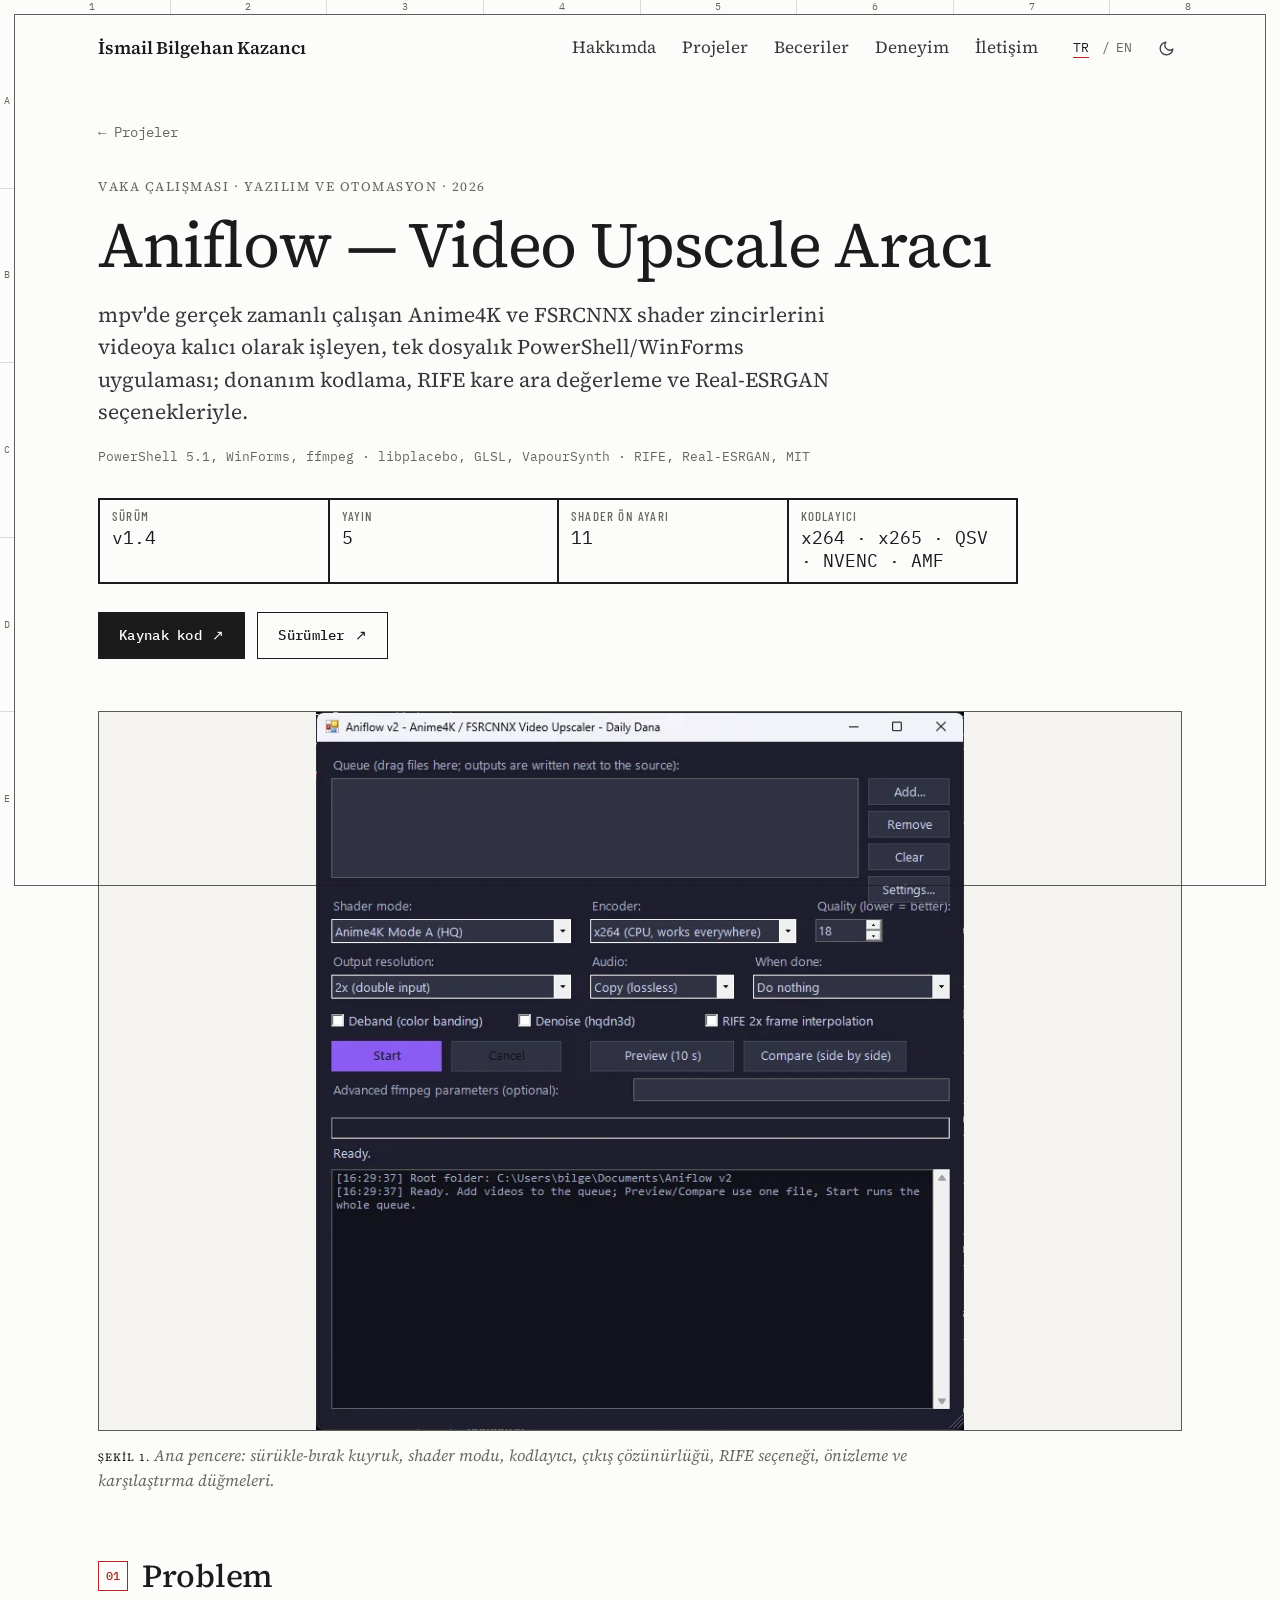
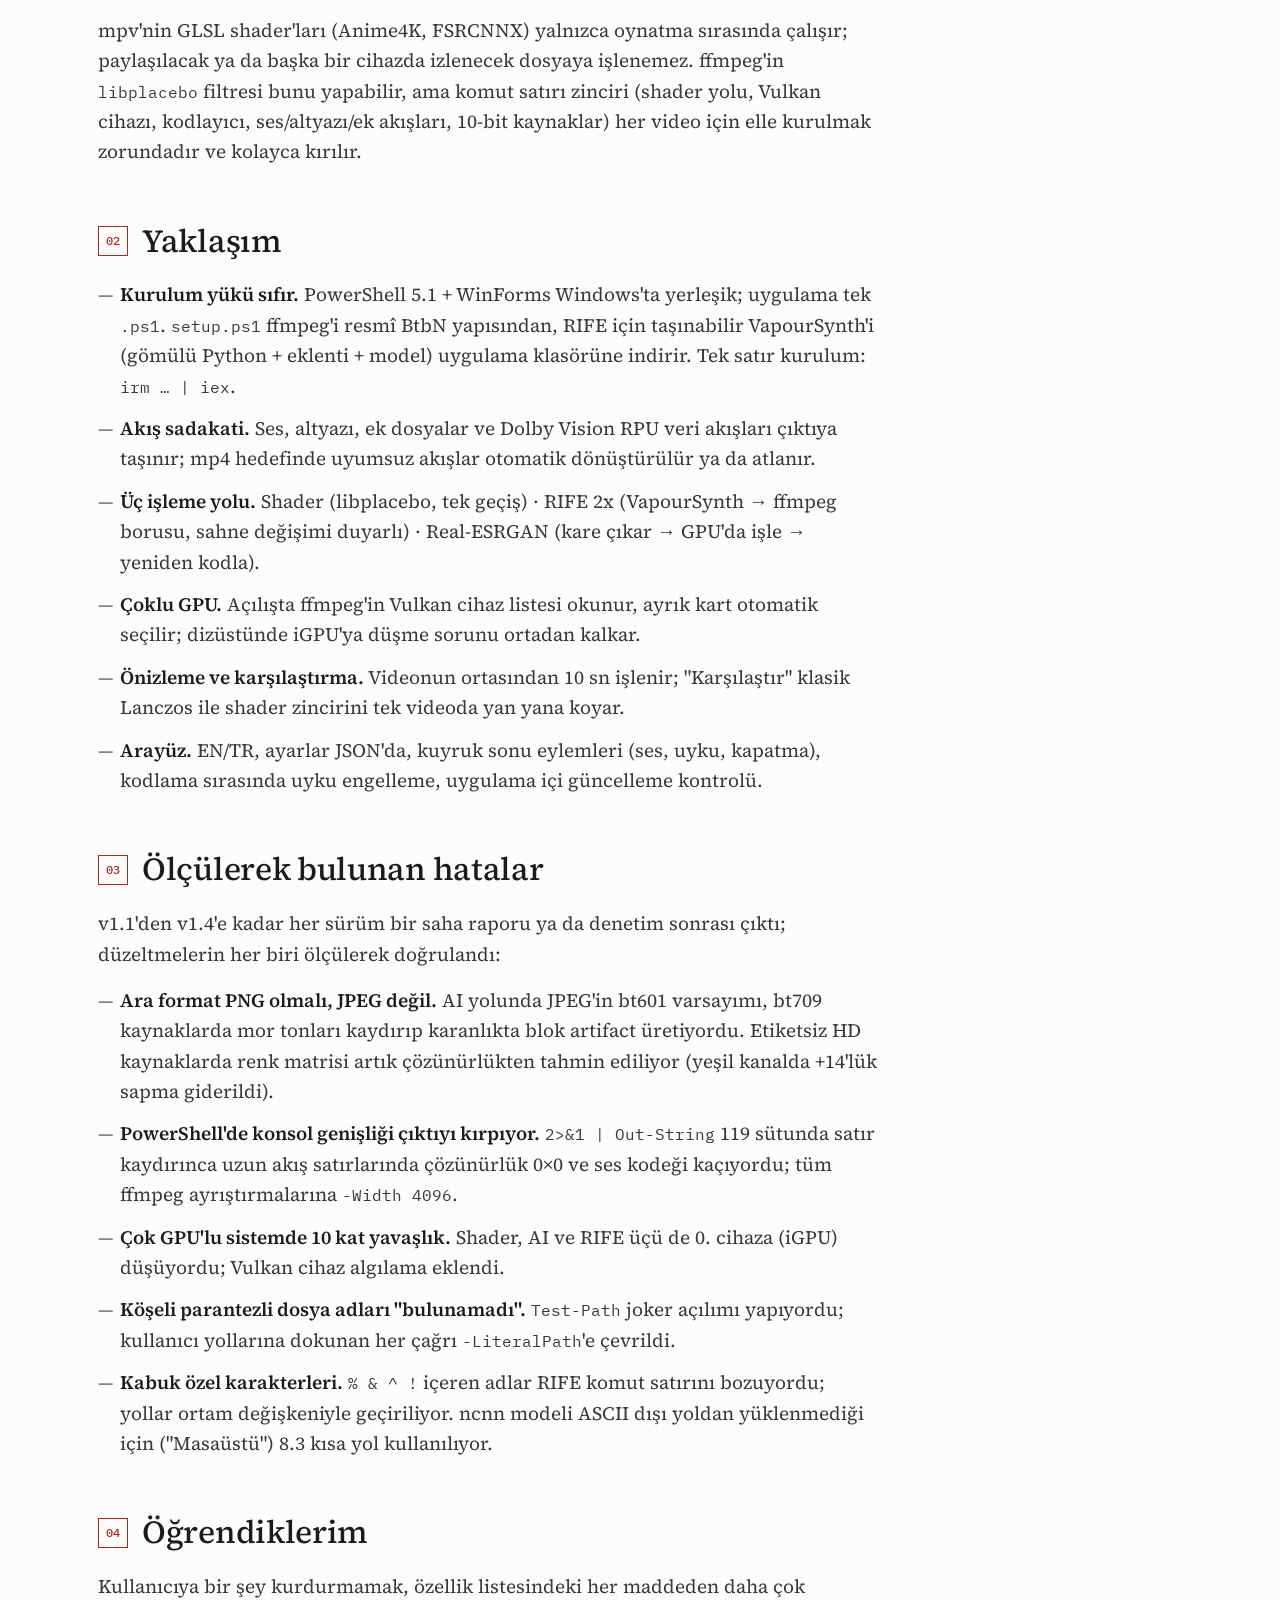
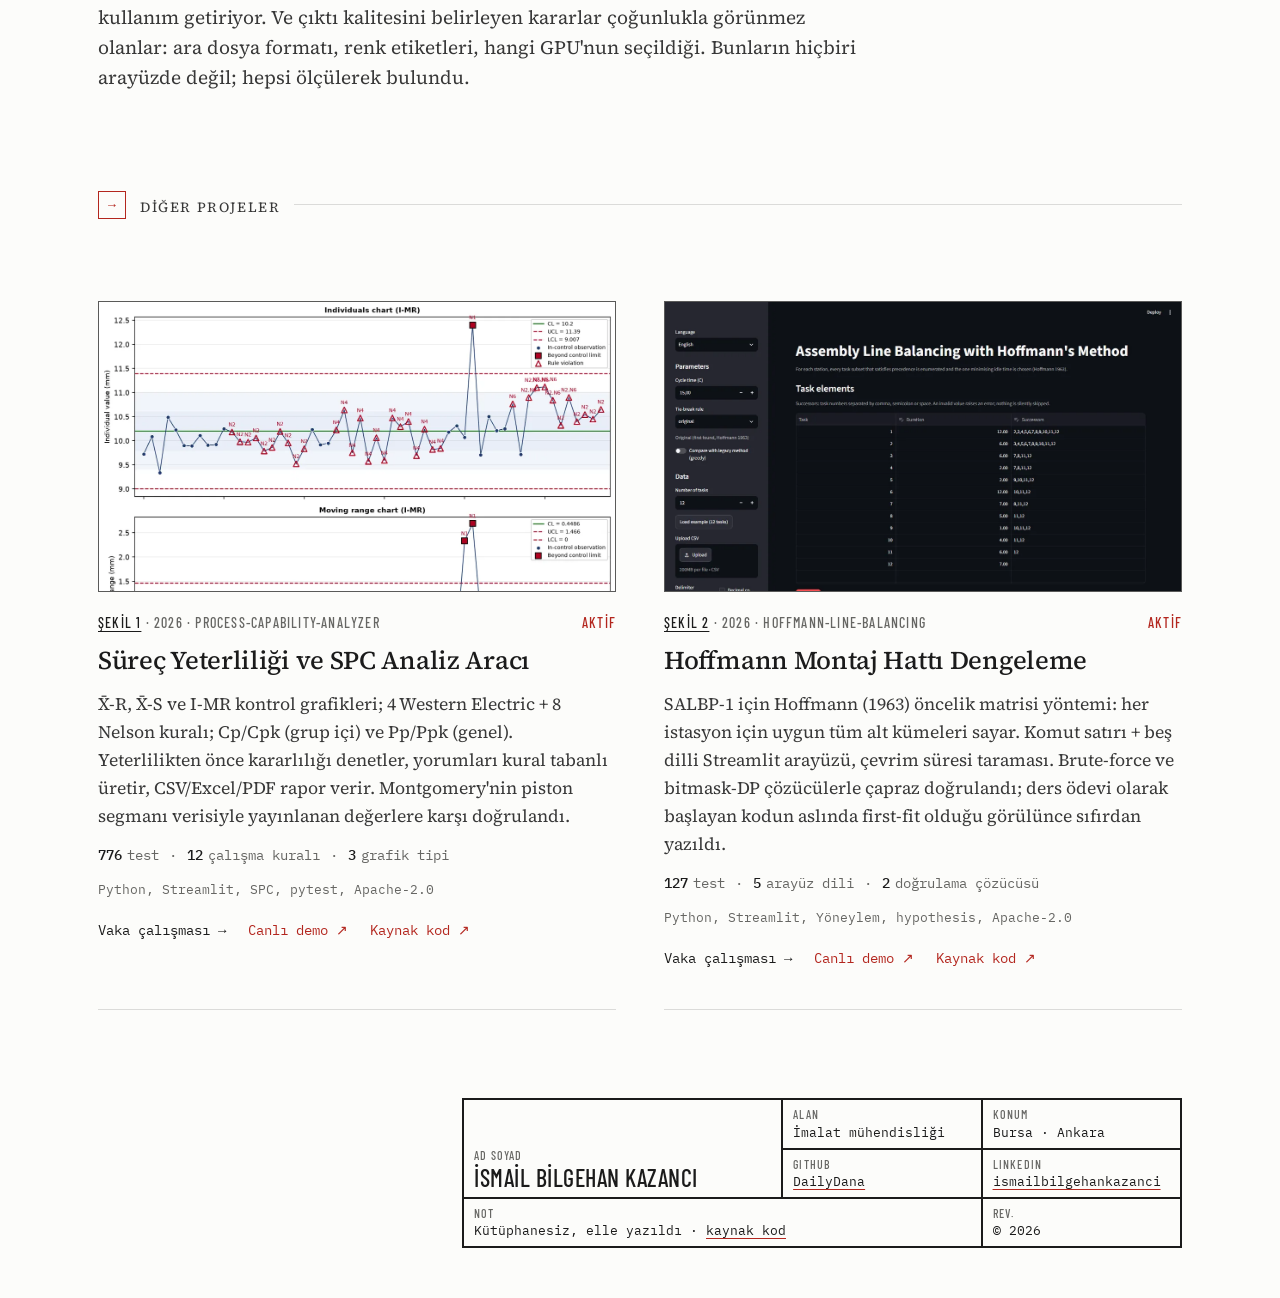
==== commit 0d984f2f: "Tasarım A+C: editoryal serif tipografi + teknik resim dili Source Serif 4 + IBM Plex Mono + Barlow C" ====
--- a/projeler/aniflow/index.html
+++ b/projeler/aniflow/index.html
@@ -22,10 +22,10 @@
   <meta property="og:locale" content="tr_TR">
   <meta property="og:locale:alternate" content="en_US">
   <meta name="twitter:card" content="summary_large_image">
-  <meta name="theme-color" content="#F4F2ED">
+  <meta name="theme-color" content="#FCFCFA">
   <link rel="icon" href="/assets/img/favicon.svg" type="image/svg+xml">
   <link rel="apple-touch-icon" href="/assets/img/apple-touch-icon.png">
-  <link rel="preload" href="/assets/fonts/archivo-latin-wght-normal.woff2" as="font" type="font/woff2" crossorigin>
+  <link rel="preload" href="/assets/fonts/source-serif-4-latin-wght-normal.woff2" as="font" type="font/woff2" crossorigin>
   <script>
     (function(){var d=document.documentElement;d.classList.add('js');try{var q=new URLSearchParams(location.search).get('lang'),l=q||localStorage.getItem('lang');if(l==='en'||l==='tr'){d.lang=l;if(q)localStorage.setItem('lang',l);}var t=localStorage.getItem('theme');if(t!=='light'&&t!=='dark')t=matchMedia('(prefers-color-scheme: dark)').matches?'dark':'light';d.dataset.theme=t;}catch(e){d.dataset.theme='light';}})();
   </script>
@@ -50,10 +50,10 @@
 <a class="skip" href="#icerik"><span data-lang="tr">İçeriğe geç</span><span data-lang="en">Skip to content</span></a>
 
 <!-- chrome:nav -->
+<div class="sheet" aria-hidden="true"><div class="sheet-top"><i>1</i><i>2</i><i>3</i><i>4</i><i>5</i><i>6</i><i>7</i><i>8</i></div><div class="sheet-left"><i>A</i><i>B</i><i>C</i><i>D</i><i>E</i></div></div>
 <header class="nav" id="nav">
   <div class="wrap nav-inner">
     <a href="/" class="brand" aria-label="İsmail Bilgehan Kazancı · ana sayfa" data-aria="aria.brand">
-      <span class="brand-mark" aria-hidden="true">İBK</span>
       <span class="brand-name">İsmail Bilgehan Kazancı</span>
     </a>
     <div class="nav-right">
@@ -79,7 +79,6 @@
       </button>
     </div>
   </div>
-  <div class="progress" id="progress" aria-hidden="true"></div>
 </header>
 <!-- /chrome:nav -->
 
@@ -190,14 +189,16 @@
 
 <!-- chrome:footer -->
 <footer class="footer">
-  <div class="wrap footer-inner">
-    <span>© <span id="year">2026</span> İsmail Bilgehan Kazancı · Bursa · Ankara</span>
-    <span><span data-lang="tr">Kütüphanesiz, elle yazıldı: HTML + CSS + JS</span><span data-lang="en">Hand-written, no libraries: HTML + CSS + JS</span></span>
-    <span class="footer-links">
-      <a href="https://github.com/DailyDana" target="_blank" rel="noopener">GitHub</a>
-      <a href="https://www.linkedin.com/in/ismailbilgehankazanci" target="_blank" rel="noopener">LinkedIn</a>
-      <a href="https://github.com/DailyDana/DailyDana.github.io" target="_blank" rel="noopener"><span data-lang="tr">Kaynak</span><span data-lang="en">Source</span></a>
-    </span>
+  <div class="wrap">
+    <div class="titleblock">
+      <div class="tb-name"><small><span data-lang="tr">AD SOYAD</span><span data-lang="en">NAME</span></small><strong lang="tr">İSMAİL BİLGEHAN KAZANCI</strong></div>
+      <div><small><span data-lang="tr">ALAN</span><span data-lang="en">FIELD</span></small><span data-lang="tr">İmalat mühendisliği</span><span data-lang="en">Manufacturing eng.</span></div>
+      <div><small><span data-lang="tr">KONUM</span><span data-lang="en">LOCATION</span></small>Bursa · Ankara</div>
+      <div><small>GITHUB</small><a href="https://github.com/DailyDana" target="_blank" rel="noopener">DailyDana</a></div>
+      <div><small>LINKEDIN</small><a href="https://www.linkedin.com/in/ismailbilgehankazanci" target="_blank" rel="noopener">ismailbilgehankazanci</a></div>
+      <div class="wide"><small><span data-lang="tr">NOT</span><span data-lang="en">NOTE</span></small><span data-lang="tr">Kütüphanesiz, elle yazıldı · </span><span data-lang="en">Hand-written, no libraries · </span><a href="https://github.com/DailyDana/DailyDana.github.io" target="_blank" rel="noopener"><span data-lang="tr">kaynak kod</span><span data-lang="en">source</span></a></div>
+      <div><small>REV.</small>© <span id="year">2026</span></div>
+    </div>
   </div>
 </footer>
 <!-- /chrome:footer -->
--- a/assets/css/style.css
+++ b/assets/css/style.css
@@ -1,81 +1,94 @@
 /* =========================================================
    İsmail Bilgehan Kazancı — portföy stil dosyası
+   Yön: editoryal serif tipografi + teknik resim dili
+   (pafta çerçevesi, antet, ölçü çizgisi, görünüş etiketleri).
    Renkler yalnızca :root token'larında; koyu tema aynı adları
-   [data-theme="dark"] altında yeniden tanımlar. Literal renk yok.
+   [data-theme="dark"] altında yeniden tanımlar.
    ========================================================= */
 
 /* ---------- yazı tipleri (kendinden barındırılan) ---------- */
-@font-face {
-  font-family: 'Archivo'; font-style: normal; font-weight: 100 900; font-display: swap;
-  src: url('/assets/fonts/archivo-latin-wght-normal.woff2') format('woff2');
-  unicode-range: U+0000-00FF, U+0131, U+0152-0153, U+02BB-02BC, U+02C6, U+02DA, U+02DC, U+0304, U+0308, U+0329, U+2000-206F, U+20AC, U+2122, U+2191, U+2193, U+2212, U+2215, U+FEFF, U+FFFD;
-}
-@font-face {
-  font-family: 'Archivo'; font-style: normal; font-weight: 100 900; font-display: swap;
-  src: url('/assets/fonts/archivo-latin-ext-wght-normal.woff2') format('woff2');
-  unicode-range: U+0100-02BA, U+02BD-02C5, U+02C7-02CC, U+02CE-02D7, U+02DD-02FF, U+0304, U+0308, U+0329, U+1D00-1DBF, U+1E00-1E9F, U+1EF2-1EFF, U+2020, U+20A0-20AB, U+20AD-20C0, U+2113, U+2C60-2C7F, U+A720-A7FF;
-}
-@font-face {
-  font-family: 'JetBrains Mono'; font-style: normal; font-weight: 100 800; font-display: swap;
-  src: url('/assets/fonts/jetbrains-mono-latin-wght-normal.woff2') format('woff2');
-  unicode-range: U+0000-00FF, U+0131, U+0152-0153, U+02BB-02BC, U+02C6, U+02DA, U+02DC, U+0304, U+0308, U+0329, U+2000-206F, U+20AC, U+2122, U+2191, U+2193, U+2212, U+2215, U+FEFF, U+FFFD;
-}
-@font-face {
-  font-family: 'JetBrains Mono'; font-style: normal; font-weight: 100 800; font-display: swap;
-  src: url('/assets/fonts/jetbrains-mono-latin-ext-wght-normal.woff2') format('woff2');
-  unicode-range: U+0100-02BA, U+02BD-02C5, U+02C7-02CC, U+02CE-02D7, U+02DD-02FF, U+0304, U+0308, U+0329, U+1D00-1DBF, U+1E00-1E9F, U+1EF2-1EFF, U+2020, U+20A0-20AB, U+20AD-20C0, U+2113, U+2C60-2C7F, U+A720-A7FF;
-}
+@font-face { font-family: 'Source Serif 4'; font-style: normal; font-weight: 200 900; font-display: swap;
+  src: url('/assets/fonts/source-serif-4-latin-wght-normal.woff2') format('woff2');
+  unicode-range: U+0000-00FF, U+0131, U+0152-0153, U+02BB-02BC, U+02C6, U+02DA, U+02DC, U+0304, U+0308, U+0329, U+2000-206F, U+20AC, U+2122, U+2191, U+2193, U+2212, U+2215, U+FEFF, U+FFFD; }
+@font-face { font-family: 'Source Serif 4'; font-style: normal; font-weight: 200 900; font-display: swap;
+  src: url('/assets/fonts/source-serif-4-latin-ext-wght-normal.woff2') format('woff2');
+  unicode-range: U+0100-02BA, U+02BD-02C5, U+02C7-02CC, U+02CE-02D7, U+02DD-02FF, U+0304, U+0308, U+0329, U+1D00-1DBF, U+1E00-1E9F, U+1EF2-1EFF, U+2020, U+20A0-20AB, U+20AD-20C0, U+2113, U+2C60-2C7F, U+A720-A7FF; }
+@font-face { font-family: 'Source Serif 4'; font-style: italic; font-weight: 200 900; font-display: swap;
+  src: url('/assets/fonts/source-serif-4-latin-wght-italic.woff2') format('woff2');
+  unicode-range: U+0000-00FF, U+0131, U+0152-0153, U+02BB-02BC, U+02C6, U+02DA, U+02DC, U+0304, U+0308, U+0329, U+2000-206F, U+20AC, U+2122, U+2191, U+2193, U+2212, U+2215, U+FEFF, U+FFFD; }
+@font-face { font-family: 'Source Serif 4'; font-style: italic; font-weight: 200 900; font-display: swap;
+  src: url('/assets/fonts/source-serif-4-latin-ext-wght-italic.woff2') format('woff2');
+  unicode-range: U+0100-02BA, U+02BD-02C5, U+02C7-02CC, U+02CE-02D7, U+02DD-02FF, U+0304, U+0308, U+0329, U+1D00-1DBF, U+1E00-1E9F, U+1EF2-1EFF, U+2020, U+20A0-20AB, U+20AD-20C0, U+2113, U+2C60-2C7F, U+A720-A7FF; }
+@font-face { font-family: 'IBM Plex Mono'; font-style: normal; font-weight: 400; font-display: swap;
+  src: url('/assets/fonts/ibm-plex-mono-latin-400-normal.woff2') format('woff2');
+  unicode-range: U+0000-00FF, U+0131, U+0152-0153, U+02BB-02BC, U+02C6, U+02DA, U+02DC, U+0304, U+0308, U+0329, U+2000-206F, U+20AC, U+2122, U+2191, U+2193, U+2212, U+2215, U+FEFF, U+FFFD; }
+@font-face { font-family: 'IBM Plex Mono'; font-style: normal; font-weight: 400; font-display: swap;
+  src: url('/assets/fonts/ibm-plex-mono-latin-ext-400-normal.woff2') format('woff2');
+  unicode-range: U+0100-02BA, U+02BD-02C5, U+02C7-02CC, U+02CE-02D7, U+02DD-02FF, U+0304, U+0308, U+0329, U+1D00-1DBF, U+1E00-1E9F, U+1EF2-1EFF, U+2020, U+20A0-20AB, U+20AD-20C0, U+2113, U+2C60-2C7F, U+A720-A7FF; }
+@font-face { font-family: 'IBM Plex Mono'; font-style: normal; font-weight: 500; font-display: swap;
+  src: url('/assets/fonts/ibm-plex-mono-latin-500-normal.woff2') format('woff2');
+  unicode-range: U+0000-00FF, U+0131, U+0152-0153, U+02BB-02BC, U+02C6, U+02DA, U+02DC, U+0304, U+0308, U+0329, U+2000-206F, U+20AC, U+2122, U+2191, U+2193, U+2212, U+2215, U+FEFF, U+FFFD; }
+@font-face { font-family: 'IBM Plex Mono'; font-style: normal; font-weight: 500; font-display: swap;
+  src: url('/assets/fonts/ibm-plex-mono-latin-ext-500-normal.woff2') format('woff2');
+  unicode-range: U+0100-02BA, U+02BD-02C5, U+02C7-02CC, U+02CE-02D7, U+02DD-02FF, U+0304, U+0308, U+0329, U+1D00-1DBF, U+1E00-1E9F, U+1EF2-1EFF, U+2020, U+20A0-20AB, U+20AD-20C0, U+2113, U+2C60-2C7F, U+A720-A7FF; }
+@font-face { font-family: 'Barlow Condensed'; font-style: normal; font-weight: 500; font-display: swap;
+  src: url('/assets/fonts/barlow-condensed-latin-500-normal.woff2') format('woff2');
+  unicode-range: U+0000-00FF, U+0131, U+0152-0153, U+02BB-02BC, U+02C6, U+02DA, U+02DC, U+0304, U+0308, U+0329, U+2000-206F, U+20AC, U+2122, U+2191, U+2193, U+2212, U+2215, U+FEFF, U+FFFD; }
+@font-face { font-family: 'Barlow Condensed'; font-style: normal; font-weight: 500; font-display: swap;
+  src: url('/assets/fonts/barlow-condensed-latin-ext-500-normal.woff2') format('woff2');
+  unicode-range: U+0100-02BA, U+02BD-02C5, U+02C7-02CC, U+02CE-02D7, U+02DD-02FF, U+0304, U+0308, U+0329, U+1D00-1DBF, U+1E00-1E9F, U+1EF2-1EFF, U+2020, U+20A0-20AB, U+20AD-20C0, U+2113, U+2C60-2C7F, U+A720-A7FF; }
 
 /* ---------- token'lar ---------- */
 :root {
   color-scheme: light;
-  --bg: #F4F2ED;
-  --bg-2: #FBFAF7;
-  --bg-3: #EAE7E0;
-  --ink: #16171B;
-  --ink-2: #33353B;
-  --mute: #5F626B;
-  --line: rgba(22, 23, 27, .14);
-  --line-strong: rgba(22, 23, 27, .55);
-  --accent: #A04F00;
+  --bg: #FCFCFA;
+  --bg-2: #F4F3EF;
+  --bg-3: #EAE9E4;
+  --ink: #1B1B1B;
+  --ink-2: #383838;
+  --mute: #666663;
+  --line: rgba(27, 27, 27, .15);
+  --line-strong: rgba(27, 27, 27, .7);
+  --accent: #B3261E;
   --accent-ink: #FFFFFF;
-  --accent-soft: rgba(160, 79, 0, .12);
-  --code-bg: #1B1C21;
-  --code-ink: #E8E7E2;
-  --code-mute: #8B8C95;
-  --focus: #A04F00;
-  --shadow: rgba(22, 23, 27, .18);
-  --grain-opacity: .4;
-  --nav-bg: rgba(244, 242, 237, .86);
-
-  --sans: 'Archivo', system-ui, -apple-system, 'Segoe UI', sans-serif;
-  --mono: 'JetBrains Mono', ui-monospace, 'Cascadia Mono', Consolas, monospace;
-
-  --maxw: 1200px;
-  --gutter: 32px;
-  --nav-h: 72px;
+  --accent-soft: rgba(179, 38, 30, .07);
+  --code-bg: #1B1B1B;
+  --code-ink: #EDEBE6;
+  --code-mute: #9A9A96;
+  --focus: #B3261E;
+  --shadow: rgba(27, 27, 27, .16);
+  --nav-bg: rgba(252, 252, 250, .94);
+
+  --serif: 'Source Serif 4', Georgia, 'Times New Roman', serif;
+  --sans: var(--serif);
+  --mono: 'IBM Plex Mono', ui-monospace, 'Cascadia Mono', Consolas, monospace;
+  --cond: 'Barlow Condensed', 'Arial Narrow', sans-serif;
+
+  --sheet: 14px;
+  --maxw: 1180px;
+  --gutter: 48px;
+  --nav-h: 68px;
   --ease-out: cubic-bezier(.2, .8, .2, 1);
 }
 :root[data-theme="dark"] {
   color-scheme: dark;
-  --bg: #111216;
-  --bg-2: #17181D;
-  --bg-3: #1E2026;
+  --bg: #141414;
+  --bg-2: #1B1B1B;
+  --bg-3: #242424;
   --ink: #ECEAE4;
-  --ink-2: #CFCDC6;
-  --mute: #9C9CA5;
-  --line: rgba(236, 234, 228, .13);
-  --line-strong: rgba(236, 234, 228, .5);
-  --accent: #F2A33A;
-  --accent-ink: #1A1000;
-  --accent-soft: rgba(242, 163, 58, .14);
-  --code-bg: #0C0D10;
-  --code-ink: #E8E7E2;
-  --code-mute: #8B8C95;
-  --focus: #F2A33A;
+  --ink-2: #CFCCC5;
+  --mute: #9C9993;
+  --line: rgba(236, 234, 228, .14);
+  --line-strong: rgba(236, 234, 228, .6);
+  --accent: #EE7B6F;
+  --accent-ink: #141414;
+  --accent-soft: rgba(238, 123, 111, .1);
+  --code-bg: #0D0D0D;
+  --code-ink: #ECEAE4;
+  --code-mute: #8E8C87;
+  --focus: #EE7B6F;
   --shadow: rgba(0, 0, 0, .5);
-  --grain-opacity: 0;
-  --nav-bg: rgba(17, 18, 22, .84);
+  --nav-bg: rgba(20, 20, 20, .94);
 }
 
 /* ---------- dil geçişi: etkin olmayan dil DOM'da kalır, görünmez ---------- */
@@ -85,524 +98,432 @@
 
 /* ---------- temel ---------- */
 * { box-sizing: border-box; margin: 0; padding: 0; }
-html { scroll-behavior: smooth; scroll-padding-top: calc(var(--nav-h) + 16px); }
+html { scroll-behavior: smooth; scroll-padding-top: calc(var(--nav-h) + 24px); }
 body {
   background: var(--bg);
   color: var(--ink);
-  font-family: var(--sans);
-  font-size: 18px;
+  font-family: var(--serif);
+  font-size: 19px;
   line-height: 1.6;
+  font-feature-settings: 'kern', 'liga', 'onum';
   -webkit-font-smoothing: antialiased;
   overflow-x: clip;
-}
-/* kâğıt dokusu; koyu temada kapalı */
-body::after {
-  content: ''; position: fixed; inset: 0; pointer-events: none; z-index: 90; opacity: var(--grain-opacity);
-  background-image: url("data:image/svg+xml,%3Csvg xmlns='http://www.w3.org/2000/svg' width='240' height='240'%3E%3Cfilter id='n'%3E%3CfeTurbulence type='fractalNoise' baseFrequency='.85' numOctaves='3' stitchTiles='stitch'/%3E%3CfeColorMatrix values='0 0 0 0 0.3 0 0 0 0 0.27 0 0 0 0 0.24 0 0 0 .1 0'/%3E%3C/filter%3E%3Crect width='100%25' height='100%25' filter='url(%23n)'/%3E%3C/svg%3E");
+  padding: 0 var(--sheet) var(--sheet);
 }
 img { max-width: 100%; display: block; height: auto; }
 a { color: inherit; text-decoration: none; }
 button { font: inherit; color: inherit; background: none; border: 0; cursor: pointer; }
-:focus-visible { outline: 3px solid var(--focus); outline-offset: 3px; }
+:focus-visible { outline: 2px solid var(--focus); outline-offset: 3px; }
 ::selection { background: var(--accent); color: var(--accent-ink); }
-strong { color: var(--ink); }
-.mono { font-family: var(--mono); }
+strong { color: var(--ink); font-weight: 600; }
+code { font-family: var(--mono); font-size: .82em; }
+.mono { font-family: var(--mono); font-size: .88em; }
 
 .wrap { max-width: var(--maxw); margin: 0 auto; padding: 0 var(--gutter); }
 
-.skip {
-  position: absolute; left: 16px; top: -60px; z-index: 200;
-  background: var(--ink); color: var(--bg); padding: 10px 16px; font-weight: 700;
-}
-.skip:focus { top: 12px; }
+.skip { position: absolute; left: 24px; top: -60px; z-index: 200; background: var(--ink); color: var(--bg); padding: 10px 16px; font-family: var(--mono); font-size: 14px; }
+.skip:focus { top: 24px; }
+
+/* ---------- pafta çerçevesi (her sayfada sabit) ---------- */
+.sheet { position: fixed; inset: 0; pointer-events: none; z-index: 70; }
+.sheet::before { content: ''; position: absolute; inset: var(--sheet); border: 1px solid var(--line-strong); }
+.sheet-top, .sheet-left { position: absolute; display: flex; font: 400 10px/1 var(--mono); color: var(--mute); }
+.sheet-top { top: 0; left: var(--sheet); right: var(--sheet); height: var(--sheet); }
+.sheet-top i { flex: 1; font-style: normal; display: flex; align-items: center; justify-content: center; border-left: 1px solid var(--line); }
+.sheet-top i:first-child { border-left: 0; }
+.sheet-left { left: 0; top: var(--sheet); bottom: var(--sheet); width: var(--sheet); flex-direction: column; }
+.sheet-left i { flex: 1; font-style: normal; display: flex; align-items: center; justify-content: center; border-top: 1px solid var(--line); }
+.sheet-left i:first-child { border-top: 0; }
 
 /* ---------- ortak parçalar ---------- */
-.kicker {
-  display: flex; align-items: center; gap: 14px;
-  font-family: var(--mono); font-size: 13px; font-weight: 700; letter-spacing: 2px; color: var(--accent);
-  text-transform: uppercase;
-}
-.kicker::before { content: ''; width: 36px; height: 2px; background: currentColor; flex-shrink: 0; }
-
-.h2 {
-  font-size: clamp(34px, 4.6vw, 56px); line-height: 1.05; font-weight: 800; letter-spacing: -1.2px;
-}
-.h2 em { font-style: normal; color: var(--accent); }
+.kicker { font-variant-caps: all-small-caps; letter-spacing: .08em; font-size: 19px; color: var(--mute); }
+
+.h2 { font-size: clamp(30px, 3.6vw, 44px); line-height: 1.12; font-weight: 500; letter-spacing: -.4px; }
+.h2 em { font-style: italic; }
 
 .btn {
-  display: inline-flex; align-items: center; justify-content: center; gap: 12px;
-  font-weight: 700; font-size: 16px; letter-spacing: -.1px; min-height: 48px;
-  padding: 12px 22px; border: 2px solid transparent;
-  transition: transform .2s ease, background .2s ease, color .2s ease, border-color .2s ease, box-shadow .2s ease;
-}
-.btn svg { width: 20px; height: 20px; fill: none; stroke: currentColor; stroke-width: 2.2; stroke-linecap: round; stroke-linejoin: round; flex-shrink: 0; }
-.btn-accent { background: var(--accent); color: var(--accent-ink); }
-.btn-accent:hover { box-shadow: 5px 5px 0 var(--ink); transform: translate(-2px, -2px); }
-.btn-line { border-color: var(--ink); color: var(--ink); }
+  display: inline-flex; align-items: center; justify-content: center; gap: 10px; min-height: 46px;
+  font-family: var(--mono); font-size: 14px; font-weight: 500; letter-spacing: .3px;
+  padding: 11px 20px; border: 1px solid var(--ink); color: var(--ink);
+  transition: background .2s ease, color .2s ease;
+}
+.btn svg { width: 17px; height: 17px; fill: none; stroke: currentColor; stroke-width: 2; stroke-linecap: round; stroke-linejoin: round; flex-shrink: 0; }
+.btn-accent { background: var(--ink); color: var(--bg); }
+.btn-accent:hover { background: var(--accent); border-color: var(--accent); color: var(--accent-ink); }
 .btn-line:hover { background: var(--ink); color: var(--bg); }
-.btn-sm { min-height: 40px; padding: 8px 16px; font-size: 15px; }
-
-.sec { padding: 112px 0; position: relative; }
+.btn-sm { min-height: 38px; padding: 7px 14px; font-size: 13px; }
+
+.sec { padding: 104px 0; position: relative; }
 .sec-alt { background: var(--bg-2); border-top: 1px solid var(--line); border-bottom: 1px solid var(--line); }
-.sec-head {
-  display: flex; align-items: center; gap: 14px; margin-bottom: 36px;
-  font-family: var(--mono); font-size: 13px; font-weight: 700; letter-spacing: 2px; text-transform: uppercase;
-}
-.sec-no { color: var(--accent); }
-.sec-label { color: var(--mute); }
+.sec-head { display: flex; align-items: center; gap: 14px; margin-bottom: 40px; }
+/* bölge referansı: teknik resimdeki gibi kutu içinde harf */
+.sec-no {
+  display: inline-flex; align-items: center; justify-content: center; width: 28px; height: 28px; flex-shrink: 0;
+  border: 1px solid var(--accent); color: var(--accent); font: 500 13px/1 var(--mono);
+}
+.sec-label { font-variant-caps: all-small-caps; letter-spacing: .08em; font-size: 20px; color: var(--ink-2); }
 .sec-head::after { content: ''; flex: 1; height: 1px; background: var(--line); }
-.sec-intro { display: grid; grid-template-columns: 1.3fr 1fr; gap: 48px; align-items: end; margin-bottom: 52px; }
-.sec-intro p { color: var(--mute); font-size: 18px; max-width: 480px; }
-
-.metric {
-  display: inline-flex; align-items: baseline; gap: 8px;
-  font-family: var(--mono); font-size: 13px; color: var(--mute); white-space: nowrap;
-  border: 1px solid var(--line); padding: 6px 10px; background: var(--bg-2);
-  font-variant-numeric: tabular-nums;
-}
-.metric b { color: var(--ink); font-weight: 700; font-size: 15px; }
-.chip {
-  font-family: var(--mono); font-size: 12px; font-weight: 500; letter-spacing: .3px;
-  border: 1px solid var(--line-strong); padding: 3px 9px; color: var(--ink-2); white-space: nowrap;
-}
-.link-arrow { font-weight: 700; color: var(--accent); }
+.sec-intro { display: grid; grid-template-columns: 1.2fr 1fr; gap: 56px; align-items: end; margin-bottom: 56px; }
+.sec-intro p { color: var(--mute); font-size: 18px; max-width: 460px; }
+
+/* ölçü çizgisi: iki uçta ok, uzatma çizgileri, ortada kırmızı mono değer */
+.dimline {
+  position: relative; height: 34px; margin-top: 34px; max-width: 620px;
+  border-left: 1px solid var(--accent); border-right: 1px solid var(--accent);
+  color: var(--accent); font: 400 13px/1 var(--mono); letter-spacing: .3px;
+  display: flex; align-items: flex-start; justify-content: center;
+}
+.dimline::before {
+  content: ''; position: absolute; left: 0; right: 0; top: 22px; height: 1px; background: var(--accent);
+}
+.dimline::after {
+  content: ''; position: absolute; left: 0; right: 0; top: 18px; height: 9px;
+  background:
+    linear-gradient(to top right, transparent 49%, var(--accent) 50%, var(--accent) 62%, transparent 63%) left top / 12px 4.5px no-repeat,
+    linear-gradient(to bottom right, transparent 49%, var(--accent) 50%, var(--accent) 62%, transparent 63%) left bottom / 12px 4.5px no-repeat,
+    linear-gradient(to top left, transparent 49%, var(--accent) 50%, var(--accent) 62%, transparent 63%) right top / 12px 4.5px no-repeat,
+    linear-gradient(to bottom left, transparent 49%, var(--accent) 50%, var(--accent) 62%, transparent 63%) right bottom / 12px 4.5px no-repeat;
+}
+.dimline span { position: relative; z-index: 1; background: var(--bg); padding: 0 10px; margin-top: 2px; white-space: nowrap; }
+
+.link-arrow { font-family: var(--mono); font-size: 14px; color: var(--accent); }
 .link-arrow:hover { text-decoration: underline; text-underline-offset: 4px; }
 .link-arrow.is-muted { color: var(--ink); }
+
+/* metrik ve etiketler: kutu yok, düz mono metin, nokta ayraçlı */
+.metric { font-family: var(--mono); font-size: 14px; color: var(--mute); white-space: nowrap; font-variant-numeric: tabular-nums; }
+.metric b { color: var(--ink); font-weight: 500; margin-right: 5px; }
+.metric + .metric::before { content: '·'; margin: 0 10px; color: var(--mute); }
+.chip { font-family: var(--mono); font-size: 13px; color: var(--mute); white-space: nowrap; }
+.chip + .chip::before { content: ', '; }
 
 /* ---------- menü ---------- */
 .nav {
   position: sticky; top: 0; z-index: 60;
   background: var(--nav-bg);
-  backdrop-filter: blur(14px) saturate(1.2); -webkit-backdrop-filter: blur(14px) saturate(1.2);
-  border-bottom: 1px solid transparent;
-  transition: border-color .25s ease;
-}
-.nav.is-scrolled { border-bottom-color: var(--line); }
-.nav-inner { height: var(--nav-h); display: flex; align-items: center; justify-content: space-between; gap: 20px; }
-.brand { display: flex; align-items: center; gap: 12px; min-width: 0; }
-.brand-mark {
-  font-family: var(--mono); font-weight: 700; font-size: 13px; letter-spacing: 1px; line-height: 1;
-  padding: 8px 9px; background: var(--ink); color: var(--bg); flex-shrink: 0;
-}
-.brand-name { font-weight: 700; font-size: 16px; letter-spacing: -.2px; white-space: nowrap; overflow: hidden; text-overflow: ellipsis; }
-.nav-right { display: flex; align-items: center; gap: 22px; }
-.nav-links { display: flex; align-items: center; gap: 24px; font-weight: 600; font-size: 15px; }
-.nav-links a { position: relative; padding: 4px 0; transition: color .2s ease; }
-.nav-links a::after {
-  content: ''; position: absolute; left: 0; right: 0; bottom: -2px; height: 2px;
-  background: var(--accent); transform: scaleX(0); transform-origin: left; transition: transform .25s ease;
-}
-.nav-links a:hover::after, .nav-links a.is-current::after { transform: scaleX(1); }
-.nav-links a.is-current { color: var(--accent); }
-.toggles { display: flex; align-items: center; gap: 8px; }
-.lang { display: inline-flex; border: 1px solid var(--line-strong); }
-.lang button {
-  font-family: var(--mono); font-size: 12px; font-weight: 700; letter-spacing: 1px;
-  min-width: 40px; height: 36px; padding: 0 8px; color: var(--mute);
-  transition: background .2s ease, color .2s ease;
-}
-.lang button[aria-pressed="true"] { background: var(--ink); color: var(--bg); }
-.theme {
-  width: 36px; height: 36px; display: inline-flex; align-items: center; justify-content: center;
-  border: 1px solid var(--line-strong); color: var(--ink); transition: background .2s ease, color .2s ease;
-}
-.theme:hover { background: var(--ink); color: var(--bg); }
-.theme svg { width: 18px; height: 18px; fill: none; stroke: currentColor; stroke-width: 2; stroke-linecap: round; stroke-linejoin: round; }
+  backdrop-filter: blur(10px); -webkit-backdrop-filter: blur(10px);
+  border-bottom: 1px solid transparent; transition: border-color .25s ease;
+  margin: 0 calc(-1 * var(--sheet)); padding: 0 var(--sheet);
+}
+.nav.is-scrolled { border-bottom-color: var(--line-strong); }
+.nav-inner { height: var(--nav-h); display: flex; align-items: center; justify-content: space-between; gap: 20px; margin-top: var(--sheet); }
+.brand { display: flex; align-items: baseline; gap: 12px; min-width: 0; }
+.brand-mark { display: none; }
+.brand-name { font-weight: 600; font-size: 18px; letter-spacing: -.1px; white-space: nowrap; overflow: hidden; text-overflow: ellipsis; }
+.nav-right { display: flex; align-items: center; gap: 28px; }
+.nav-links { display: flex; align-items: center; gap: 26px; font-size: 17px; }
+.nav-links a { position: relative; padding: 4px 0; color: var(--ink-2); transition: color .2s ease; }
+.nav-links a:hover, .nav-links a.is-current { color: var(--ink); text-decoration: underline; text-decoration-color: var(--accent); text-underline-offset: 6px; text-decoration-thickness: 1px; }
+.toggles { display: flex; align-items: center; gap: 14px; }
+.lang { display: inline-flex; align-items: center; gap: 2px; font-family: var(--mono); font-size: 13px; }
+.lang button { min-width: 30px; height: 32px; padding: 0 4px; color: var(--mute); }
+.lang button + button::before { content: '/'; margin-right: 6px; color: var(--line-strong); }
+.lang button[aria-pressed="true"] { color: var(--ink); text-decoration: underline; text-decoration-color: var(--accent); text-underline-offset: 5px; }
+.theme { width: 32px; height: 32px; display: inline-flex; align-items: center; justify-content: center; color: var(--ink-2); }
+.theme:hover { color: var(--accent); }
+.theme svg { width: 17px; height: 17px; fill: none; stroke: currentColor; stroke-width: 1.8; stroke-linecap: round; stroke-linejoin: round; }
 :root[data-theme="dark"] .theme .i-moon { display: none; }
 :root:not([data-theme="dark"]) .theme .i-sun { display: none; }
 .nav-toggle { display: none; width: 44px; height: 44px; position: relative; }
-.nav-toggle span { position: absolute; left: 10px; right: 10px; height: 2.5px; background: var(--ink); transition: transform .25s ease, top .25s ease; }
-.nav-toggle span:first-child { top: 17px; }
+.nav-toggle span { position: absolute; left: 11px; right: 11px; height: 1.5px; background: var(--ink); transition: transform .25s ease, top .25s ease; }
+.nav-toggle span:first-child { top: 18px; }
 .nav-toggle span:last-child { top: 25px; }
-.nav-toggle[aria-expanded="true"] span:first-child { top: 21px; transform: rotate(45deg); }
-.nav-toggle[aria-expanded="true"] span:last-child { top: 21px; transform: rotate(-45deg); }
-.progress { position: absolute; left: 0; right: 0; bottom: -1px; height: 2px; background: var(--accent); transform-origin: left; transform: scaleX(0); }
+.nav-toggle[aria-expanded="true"] span:first-child { top: 21.5px; transform: rotate(45deg); }
+.nav-toggle[aria-expanded="true"] span:last-child { top: 21.5px; transform: rotate(-45deg); }
+.progress { display: none; }
 
 /* ---------- hero ---------- */
-.hero { position: relative; padding: 72px 0 96px; overflow: hidden; }
-.hero-chart {
-  position: absolute; left: 50%; top: 0; transform: translateX(-50%); width: max(100%, 1400px); height: 100%;
-  pointer-events: none; opacity: .55;
-  -webkit-mask-image: linear-gradient(180deg, transparent 0, var(--ink) 12%, var(--ink) 70%, transparent);
-  mask-image: linear-gradient(180deg, transparent 0, var(--ink) 12%, var(--ink) 70%, transparent);
-}
-.hero-chart .grid { stroke: var(--line); stroke-width: 1; }
-.hero-chart .lim { stroke: var(--line-strong); stroke-width: 1; stroke-dasharray: 6 8; }
-.hero-chart .cl { stroke: var(--line-strong); stroke-width: 1.2; }
-.hero-chart .run { fill: none; stroke: var(--ink-2); stroke-width: 1.6; opacity: .55; }
-.hero-chart .pt { fill: var(--bg); stroke: var(--ink-2); stroke-width: 1.6; }
-.hero-chart .pt-ooc { fill: var(--accent); stroke: var(--accent); }
-.hero-chart .lbl { font-family: var(--mono); font-size: 11px; fill: var(--mute); letter-spacing: 1px; }
-.hero-chart .run { transition: stroke-dashoffset 2.4s ease-out; }
-.hero-chart .pt circle { transform-box: fill-box; transform-origin: center; }
-.js .hero-chart .pt circle { opacity: 0; }
-.js .hero-chart.is-live .pt circle { animation: ptIn .35s calc(var(--i, 0) * 80ms + .15s) var(--ease-out) both; }
-.js .hero-chart.is-live .pt-ooc { animation: ptIn .35s calc(var(--i, 0) * 80ms + .15s) var(--ease-out) both, pulse 2.4s 2.6s ease-out infinite; }
-.hero-chart .ooc-lbl { fill: var(--accent); font-weight: 700; font-size: 12px; }
-.js .hero-chart .ooc-lbl { opacity: 0; }
-.js .hero-chart.is-live .ooc-lbl { animation: fadeUp .5s 2.3s var(--ease-out) both; }
-@keyframes ptIn { from { opacity: 0; transform: scale(0); } to { opacity: 1; transform: none; } }
-@keyframes pulse { 0% { transform: none; opacity: 1; } 40% { transform: scale(1.7); opacity: .55; } 100% { transform: none; opacity: 1; } }
-/* fareyi izleyen ızgara ışığı */
-.hero-lit {
-  position: absolute; inset: 0; pointer-events: none; opacity: 0; transition: opacity .5s ease;
-  background-image:
-    linear-gradient(color-mix(in srgb, var(--accent) 30%, transparent) 1px, transparent 1px),
-    linear-gradient(90deg, color-mix(in srgb, var(--accent) 30%, transparent) 1px, transparent 1px);
-  background-size: 44px 44px;
-  -webkit-mask-image: radial-gradient(circle 240px at var(--mx, 70%) var(--my, 40%), var(--ink) 0%, color-mix(in srgb, var(--ink) 50%, transparent) 45%, transparent 100%);
-  mask-image: radial-gradient(circle 240px at var(--mx, 70%) var(--my, 40%), var(--ink) 0%, color-mix(in srgb, var(--ink) 50%, transparent) 45%, transparent 100%);
-}
-.hero.is-lit .hero-lit { opacity: 1; }
-.hero-grid { position: relative; display: grid; grid-template-columns: 1.25fr .75fr; gap: 56px; align-items: center; }
-.hero-title {
-  margin-top: 24px;
-  font-size: clamp(42px, 6.4vw, 88px); line-height: 1.0; font-weight: 800; letter-spacing: -2.5px;
-  animation: fadeUp .8s .1s var(--ease-out) both;
-}
-.hero-title em { font-style: normal; color: var(--accent); }
-.lead { margin-top: 26px; font-size: 20px; line-height: 1.55; color: var(--ink-2); max-width: 560px; font-weight: 500; animation: fadeUp .8s .3s var(--ease-out) both; }
-.hero-metrics { margin-top: 30px; display: flex; flex-wrap: wrap; gap: 10px; animation: fadeUp .8s .45s var(--ease-out) both; }
-.hero-cta { margin-top: 34px; display: flex; flex-wrap: wrap; gap: 14px; animation: fadeUp .8s .6s var(--ease-out) both; }
-@keyframes fadeUp { from { opacity: 0; transform: translateY(16px); } to { opacity: 1; transform: none; } }
-
-.portrait {
-  position: relative; aspect-ratio: 4 / 5; width: 100%; max-width: 400px; justify-self: end;
-  border: 1px solid var(--line-strong); background: var(--bg-2); overflow: hidden;
-  box-shadow: 14px 14px 0 var(--accent-soft), 14px 14px 0 1px var(--line);
-  animation: fadeUp .9s .25s var(--ease-out) both;
-}
-.portrait img { position: absolute; inset: 0; width: 100%; height: 100%; object-fit: cover; }
+.hero { position: relative; padding: 64px 0 104px; }
+.hero-grid { position: relative; display: grid; grid-template-columns: 1.3fr .7fr; gap: 72px; align-items: start; }
+.hero-title { margin-top: 18px; font-size: clamp(44px, 6.2vw, 84px); line-height: 1.03; font-weight: 400; letter-spacing: -1.6px; }
+.hero-title em { font-style: italic; }
+.lead { margin-top: 30px; font-size: 21px; line-height: 1.55; color: var(--ink-2); max-width: 600px; }
+.hero-cta { margin-top: 38px; display: flex; flex-wrap: wrap; gap: 12px; }
+
+.portrait { position: relative; margin-top: 24px; }
+.portrait-frame { position: relative; aspect-ratio: 4 / 5; border: 1px solid var(--line-strong); background: var(--bg-2); overflow: hidden; }
+.portrait-frame img { position: absolute; inset: 0; width: 100%; height: 100%; object-fit: cover; }
 .portrait-ph {
-  position: absolute; inset: 0; display: flex; flex-direction: column; align-items: center; justify-content: center; gap: 12px;
-  background: repeating-linear-gradient(135deg, transparent 0 11px, var(--line) 11px 12px);
-}
-.portrait-ini { font-family: var(--mono); font-weight: 700; font-size: clamp(48px, 6vw, 72px); letter-spacing: -2px; color: var(--ink); background: var(--bg-2); padding: 4px 16px; }
-.portrait-cap {
-  position: absolute; left: 12px; bottom: 12px; padding: 4px 8px;
-  font-family: var(--mono); font-size: 11px; letter-spacing: 1px; color: var(--mute); background: var(--bg-2); border: 1px solid var(--line);
-}
+  position: absolute; inset: 0; display: flex; align-items: center; justify-content: center;
+  background-image: linear-gradient(var(--line) 1px, transparent 1px), linear-gradient(90deg, var(--line) 1px, transparent 1px);
+  background-size: 24px 24px; background-position: -1px -1px;
+}
+.portrait-ph::before, .portrait-ph::after { content: ''; position: absolute; background: var(--accent); opacity: .5; }
+.portrait-ph::before { left: 50%; top: 12%; bottom: 12%; width: 1px; }
+.portrait-ph::after { top: 50%; left: 12%; right: 12%; height: 1px; }
+.portrait-ini { position: relative; z-index: 1; font: 500 42px/1 var(--cond); letter-spacing: 2px; background: var(--bg); padding: 6px 12px; border: 1px solid var(--line-strong); }
 .portrait:has(img) .portrait-ph { display: none; }
-
-/* ---------- akan bant ---------- */
-.bands { position: relative; height: 112px; overflow: hidden; margin-top: -36px; }
-.band {
-  position: absolute; left: -4%; right: -4%; top: 50%; overflow: hidden;
-  transform: translateY(-50%) rotate(-1.4deg); background: var(--ink); color: var(--bg); border-block: 2px solid var(--ink);
-  box-shadow: 0 18px 40px -18px var(--shadow);
-}
-.band-track { display: flex; width: max-content; }
-.band-track.is-ready { animation: marquee var(--band-dur, 40s) linear infinite; }
-.band span, .band i {
-  padding: 14px 18px; font-family: var(--mono); font-weight: 700; font-size: 14px; letter-spacing: 2px;
-  white-space: nowrap; text-transform: uppercase; line-height: 1.2;
-}
-.band i { font-style: normal; color: var(--accent); padding: 14px 2px; }
-@keyframes marquee { to { transform: translateX(-50%); } }
-.bands:hover .band-track { animation-play-state: paused; }
+.view-cap { margin-top: 12px; text-align: center; font: 500 15px/1.3 var(--cond); letter-spacing: 1.2px; text-transform: uppercase; color: var(--ink-2); }
+.view-cap b { font-weight: 500; text-decoration: underline; text-underline-offset: 3px; }
 
 /* ---------- hakkımda ---------- */
-.about-grid { display: grid; grid-template-columns: 1fr 1.1fr; gap: 64px; align-items: start; }
-.about-text p { color: var(--ink-2); font-size: 18.5px; }
+.about-grid { display: grid; grid-template-columns: 1fr 1.15fr; gap: 72px; align-items: start; }
+.about-text p { color: var(--ink-2); font-size: 19px; }
 .about-text p + p { margin-top: 18px; }
-.pillars { margin-top: 64px; display: grid; grid-template-columns: repeat(3, 1fr); border-top: 2px solid var(--ink); }
-.pillar { padding: 28px 28px 8px 0; }
-.pillar + .pillar { padding-left: 28px; border-left: 1px solid var(--line); }
-.pillar-no { font-family: var(--mono); font-weight: 700; font-size: 13px; color: var(--accent); }
-.pillar h3 { margin-top: 10px; font-size: 30px; font-weight: 800; letter-spacing: -.6px; line-height: 1.1; }
-.pillar h3::after { content: '.'; color: var(--accent); }
-.pillar p { margin-top: 10px; color: var(--mute); font-size: 16.5px; }
 
 /* ---------- projeler ---------- */
-.projects { display: grid; gap: 24px; }
-.card {
-  position: relative; display: grid; background: var(--bg-2); border: 1px solid var(--line);
-  transition: transform .25s ease, box-shadow .25s ease, border-color .25s ease;
-}
-.card:hover { transform: translate(-3px, -3px); box-shadow: 8px 8px 0 var(--ink); border-color: var(--ink); }
-.card-featured { grid-template-columns: 1.05fr 1fr; }
-.card-media { position: relative; min-height: 260px; border-right: 1px solid var(--line); background: var(--bg-3); overflow: hidden; }
-.card-media img { position: absolute; inset: 0; width: 100%; height: 100%; object-fit: cover; object-position: top left; transition: transform .6s var(--ease-out); }
-.card:hover .card-media img { transform: scale(1.03); }
+.projects { display: grid; gap: 0; border-top: 1px solid var(--ink); }
+.card { position: relative; display: grid; gap: 40px; padding: 40px 0; border-bottom: 1px solid var(--line); }
+.card-featured { grid-template-columns: 1fr 1fr; }
+.card-media { position: relative; margin: 0; }
+.card-media img, .card-noimg { width: 100%; aspect-ratio: 16 / 10; object-fit: cover; object-position: top left; border: 1px solid var(--line-strong); background: var(--bg-2); }
 .card-noimg {
-  position: absolute; inset: 0; display: flex; align-items: flex-end; padding: 18px;
-  font-family: var(--mono); font-size: 12px; letter-spacing: 1px; color: var(--mute);
+  position: relative; display: flex; align-items: flex-end; padding: 16px; font: 400 13px var(--mono); color: var(--mute);
   background-image: linear-gradient(var(--line) 1px, transparent 1px), linear-gradient(90deg, var(--line) 1px, transparent 1px);
-  background-size: 28px 28px;
-}
-.card-noimg b { position: absolute; left: 18px; top: 14px; font-size: clamp(28px, 3vw, 40px); letter-spacing: -1px; color: var(--ink); opacity: .18; font-weight: 800; }
-.card-body { padding: 28px 28px 26px; display: flex; flex-direction: column; gap: 14px; min-width: 0; }
-.card-top { display: flex; justify-content: space-between; align-items: center; gap: 12px; font-family: var(--mono); font-size: 12px; letter-spacing: 1px; color: var(--mute); text-transform: uppercase; }
-.card-status { color: var(--accent); font-weight: 700; }
-.card h3 { font-size: clamp(22px, 2.2vw, 28px); font-weight: 800; letter-spacing: -.5px; line-height: 1.15; }
-.card h3 a::after { content: ''; position: absolute; inset: 0; }
-.card p { color: var(--ink-2); font-size: 16.5px; flex: 1; }
-.card-tags { display: flex; flex-wrap: wrap; gap: 6px; }
-.card-metrics { display: flex; flex-wrap: wrap; gap: 8px; }
-.card-links { display: flex; flex-wrap: wrap; gap: 8px 20px; font-size: 15px; position: relative; z-index: 1; }
-.card-links a { font-weight: 700; color: var(--accent); }
+  background-size: 24px 24px;
+}
+.card-noimg b { position: absolute; left: 16px; top: 12px; font: 500 30px var(--cond); letter-spacing: 1px; color: var(--ink-2); text-transform: uppercase; }
+.card-body { display: flex; flex-direction: column; gap: 14px; min-width: 0; }
+.card-top { display: flex; justify-content: space-between; align-items: baseline; gap: 12px; font: 500 14px/1.3 var(--cond); letter-spacing: 1.2px; text-transform: uppercase; color: var(--mute); }
+.card-top b { font-weight: 500; color: var(--ink); text-decoration: underline; text-underline-offset: 3px; }
+.card-status { color: var(--accent); }
+.card h3 { font-size: clamp(24px, 2.4vw, 32px); font-weight: 500; letter-spacing: -.3px; line-height: 1.15; }
+.card h3 a { background: linear-gradient(var(--accent), var(--accent)) left bottom / 0 1px no-repeat; transition: background-size .3s ease; }
+.card h3 a:hover { background-size: 100% 1px; }
+.card p { color: var(--ink-2); font-size: 17.5px; }
+.card-metrics { display: flex; flex-wrap: wrap; row-gap: 4px; }
+.card-tags { display: flex; flex-wrap: wrap; }
+.card-links { display: flex; flex-wrap: wrap; gap: 6px 22px; font-family: var(--mono); font-size: 14px; margin-top: 4px; }
+.card-links a { color: var(--accent); }
 .card-links a:hover { text-decoration: underline; text-underline-offset: 4px; }
 .card-links a.is-muted { color: var(--ink); }
-.projects-grid-2 { display: grid; grid-template-columns: repeat(2, 1fr); gap: 24px; }
-.card-medium { grid-template-rows: 200px 1fr; }
-.card-medium .card-media { border-right: 0; border-bottom: 1px solid var(--line); min-height: 0; }
-.card-medium .card-body { padding: 24px; }
+.projects-grid-2 { display: grid; grid-template-columns: repeat(2, 1fr); column-gap: 48px; }
+.card-medium { grid-template-rows: auto 1fr; gap: 22px; }
+.card-medium .card-media img, .card-medium .card-noimg { aspect-ratio: 16 / 9; }
+.card-medium h3 { font-size: clamp(22px, 2vw, 26px); }
 
 /* ---------- araçlar ---------- */
-.tools { border-top: 2px solid var(--ink); }
-.tool {
-  display: grid; grid-template-columns: 56px 1fr auto; gap: 20px; align-items: baseline;
-  padding: 22px 0; border-bottom: 1px solid var(--line);
-}
-.tool-no { font-family: var(--mono); font-weight: 700; font-size: 14px; color: var(--accent); }
-.tool h3 { font-size: 20px; font-weight: 700; letter-spacing: -.3px; }
-.tool p { margin-top: 4px; color: var(--mute); font-size: 16px; max-width: 720px; }
-.tool-tech { margin-top: 10px; display: flex; flex-wrap: wrap; gap: 6px; }
-.tool-links { display: flex; gap: 16px; font-size: 15px; white-space: nowrap; }
+.tools { border-top: 1px solid var(--ink); }
+.tool { display: grid; grid-template-columns: 56px 1fr auto; gap: 20px; align-items: baseline; padding: 24px 0; border-bottom: 1px solid var(--line); }
+.tool-no { font: 400 13px var(--mono); color: var(--accent); }
+.tool h3 { font-size: 22px; font-weight: 500; letter-spacing: -.2px; }
+.tool p { margin-top: 4px; color: var(--ink-2); font-size: 17px; max-width: 720px; }
+.tool-tech { margin-top: 8px; display: flex; flex-wrap: wrap; }
+.tool-links { display: flex; gap: 18px; white-space: nowrap; }
 
 /* ---------- beceriler ---------- */
-.skills { display: grid; grid-template-columns: repeat(3, 1fr); gap: 24px; }
-.skill-group { border-top: 2px solid var(--ink); padding-top: 20px; }
-.skill-group h3 { font-size: 24px; font-weight: 800; letter-spacing: -.4px; }
-.skill-group h3::after { content: '.'; color: var(--accent); }
-.skill-blurb { margin-top: 8px; color: var(--mute); font-size: 15.5px; min-height: 3.2em; }
-.skill-list { list-style: none; margin-top: 18px; display: grid; gap: 10px; }
-.skill-item { display: grid; gap: 2px; padding: 10px 12px; border: 1px solid var(--line); background: var(--bg-2); }
-.skill-name { font-weight: 700; font-size: 15.5px; }
-.skill-note { font-family: var(--mono); font-size: 12px; color: var(--mute); line-height: 1.5; }
+.skills { display: grid; grid-template-columns: repeat(3, 1fr); gap: 48px; }
+.skill-group { border-top: 1px solid var(--ink); padding-top: 20px; }
+.skill-group h3 { font-size: 24px; font-weight: 500; letter-spacing: -.2px; }
+.skill-blurb { margin-top: 6px; color: var(--mute); font-size: 16.5px; font-style: italic; min-height: 3.2em; }
+.skill-list { list-style: none; margin-top: 16px; }
+.skill-item { display: grid; gap: 2px; padding: 12px 0; border-top: 1px solid var(--line); }
+.skill-name { font-weight: 600; font-size: 17px; }
+.skill-note { font: 400 13px/1.55 var(--mono); color: var(--mute); }
 .skill-note a { color: var(--accent); }
 
 /* ---------- Cpk hesaplayıcı ---------- */
-.cpk { margin-top: 48px; display: grid; grid-template-columns: 1.1fr 1fr; border: 1px solid var(--line); background: var(--bg-2); }
-.cpk-in { padding: 26px 28px; border-right: 1px solid var(--line); }
-.cpk-in h3 { font-size: 22px; font-weight: 800; letter-spacing: -.3px; }
-.cpk-in h3::after { content: '.'; color: var(--accent); }
-.cpk-in > p { margin-top: 6px; color: var(--mute); font-size: 15px; }
-.cpk-fields { margin-top: 18px; display: grid; grid-template-columns: repeat(2, 1fr); gap: 12px; }
-.cpk-fields label { display: grid; gap: 5px; font-family: var(--mono); font-size: 12px; letter-spacing: 1px; color: var(--mute); }
-.cpk-fields input {
-  font: 500 16px var(--mono); padding: 10px 12px; width: 100%;
-  border: 1px solid var(--line-strong); background: var(--bg); color: var(--ink);
-}
-.cpk-fields input:focus-visible { outline: 3px solid var(--focus); outline-offset: 2px; }
-.cpk-src { margin-top: 14px; font-family: var(--mono); font-size: 12px; color: var(--mute); }
-.cpk-out { padding: 26px 28px; background: var(--code-bg); color: var(--code-ink); font-family: var(--mono); display: flex; flex-direction: column; gap: 14px; }
-.cpk-row { display: flex; justify-content: space-between; align-items: baseline; gap: 16px; padding-bottom: 10px; border-bottom: 1px solid var(--code-mute); }
-.cpk-row span { font-size: 12px; letter-spacing: 1px; color: var(--code-mute); text-transform: uppercase; }
-.cpk-row b { font-size: 30px; font-weight: 700; font-variant-numeric: tabular-nums; }
-.cpk-verdict { font-weight: 700; font-size: 16px; }
-.cpk-verdict[data-state="ok"] { color: var(--accent); }
-.cpk-verdict[data-state="marginal"] { color: var(--code-ink); }
-.cpk-verdict[data-state="low"] { color: var(--code-ink); text-decoration: underline; text-decoration-color: var(--accent); text-underline-offset: 4px; }
-.cpk-note { font-size: 12px; color: var(--code-mute); line-height: 1.55; margin-top: auto; }
-.cpk-formula { font-size: 12px; color: var(--code-mute); }
+.cpk { margin-top: 64px; display: grid; grid-template-columns: 1.1fr 1fr; border: 1px solid var(--line-strong); background: var(--bg); }
+.cpk-in { padding: 28px 30px; border-right: 1px solid var(--line-strong); }
+.cpk-in h3 { font-size: 24px; font-weight: 500; }
+.cpk-in > p { margin-top: 6px; color: var(--mute); font-size: 16px; }
+.cpk-fields { margin-top: 20px; display: grid; grid-template-columns: repeat(2, 1fr); gap: 14px; }
+.cpk-fields label { display: grid; gap: 5px; font: 500 15px var(--cond); letter-spacing: 1px; color: var(--mute); }
+.cpk-fields input { font: 400 16px var(--mono); padding: 9px 11px; width: 100%; border: 1px solid var(--line-strong); background: var(--bg-2); color: var(--ink); border-radius: 0; }
+.cpk-fields input:focus-visible { outline: 2px solid var(--focus); outline-offset: 1px; }
+.cpk-src { margin-top: 16px; font: 400 13px/1.6 var(--mono); color: var(--mute); }
+.cpk-out { padding: 28px 30px; background: var(--bg-2); display: flex; flex-direction: column; gap: 12px; }
+.cpk-row { display: flex; justify-content: space-between; align-items: baseline; gap: 16px; padding-bottom: 10px; border-bottom: 1px solid var(--line); }
+.cpk-row span { font: 500 16px var(--cond); letter-spacing: 1.2px; color: var(--mute); }
+.cpk-row b { font: 400 34px/1 var(--mono); font-variant-numeric: tabular-nums; }
+.cpk-verdict { font-style: italic; font-size: 19px; }
+.cpk-verdict[data-state="ok"] { color: var(--ink); }
+.cpk-verdict[data-state="marginal"] { color: var(--ink); }
+.cpk-verdict[data-state="low"] { color: var(--accent); }
+.cpk-note { font-size: 14.5px; color: var(--mute); line-height: 1.5; margin-top: auto; font-style: italic; }
+.cpk-formula { font: 400 12.5px/1.5 var(--mono); color: var(--mute); }
 
 /* ---------- deneyim ---------- */
-.timeline { border-top: 2px solid var(--ink); }
-.xp {
-  display: grid; grid-template-columns: 200px 1fr; gap: 28px; padding: 30px 0; border-bottom: 1px solid var(--line);
-}
-.xp-when { font-family: var(--mono); font-size: 13px; color: var(--mute); line-height: 1.7; }
-.xp-when b { display: block; color: var(--ink); font-weight: 700; }
-.xp h3 { font-size: 22px; font-weight: 800; letter-spacing: -.4px; line-height: 1.2; }
-.xp-org { margin-top: 4px; font-size: 16px; color: var(--ink-2); font-weight: 600; }
-.xp ul { list-style: none; margin-top: 12px; display: grid; gap: 6px; color: var(--ink-2); font-size: 16px; }
-.xp li { padding-left: 18px; position: relative; }
-.xp li::before { content: '—'; position: absolute; left: 0; color: var(--accent); }
-.xp-links { margin-top: 12px; display: flex; gap: 16px; font-size: 15px; }
+.timeline { border-top: 1px solid var(--ink); }
+.xp { display: grid; grid-template-columns: 220px 1fr; gap: 32px; padding: 32px 0; border-bottom: 1px solid var(--line); }
+.xp-when { font: 400 13.5px/1.7 var(--mono); color: var(--mute); }
+.xp-when b { display: block; color: var(--ink); font-weight: 500; }
+.xp h3 { font-size: 24px; font-weight: 500; letter-spacing: -.2px; line-height: 1.2; }
+.xp-org { margin-top: 4px; font-size: 17px; color: var(--ink-2); font-style: italic; }
+.xp ul { list-style: none; margin-top: 12px; display: grid; gap: 6px; color: var(--ink-2); font-size: 17.5px; }
+.xp li { padding-left: 20px; position: relative; }
+.xp li::before { content: '—'; position: absolute; left: 0; color: var(--mute); }
+.xp-links { margin-top: 12px; display: flex; gap: 16px; }
 
 /* ---------- eğitim & sertifikalar ---------- */
-.edu-grid { display: grid; grid-template-columns: 1fr 1.2fr; gap: 48px; align-items: start; }
-.edu-block h3, .cert-block h3 { font-family: var(--mono); font-size: 13px; font-weight: 700; letter-spacing: 2px; color: var(--mute); text-transform: uppercase; margin-bottom: 16px; }
-.edu { border-top: 2px solid var(--ink); padding-top: 18px; }
-.edu-school { font-size: 22px; font-weight: 800; letter-spacing: -.4px; line-height: 1.2; }
-.edu-degree { margin-top: 6px; font-size: 17px; color: var(--ink-2); font-weight: 600; }
-.edu-note { margin-top: 8px; color: var(--mute); font-size: 15.5px; }
-.langs { margin-top: 28px; }
-.langs ul { list-style: none; display: grid; gap: 8px; }
-.langs li { display: flex; justify-content: space-between; gap: 16px; padding: 8px 0; border-bottom: 1px solid var(--line); font-size: 16px; }
-.langs li span:last-child { font-family: var(--mono); font-size: 12.5px; color: var(--mute); text-align: right; }
-.certs { list-style: none; border-top: 2px solid var(--ink); }
-.cert { display: grid; grid-template-columns: 1fr auto; gap: 16px; align-items: baseline; padding: 14px 0; border-bottom: 1px solid var(--line); }
-.cert-title { font-weight: 700; font-size: 16.5px; }
-.cert-issuer { font-size: 14.5px; color: var(--mute); }
-.cert-date { font-family: var(--mono); font-size: 12.5px; color: var(--mute); white-space: nowrap; }
-.cert a { color: var(--accent); font-weight: 600; }
+.edu-grid { display: grid; grid-template-columns: 1fr 1.2fr; gap: 64px; align-items: start; }
+.edu-block h3, .cert-block h3 { font-variant-caps: all-small-caps; letter-spacing: .08em; font-size: 19px; font-weight: 400; color: var(--mute); margin-bottom: 14px; }
+.edu { border-top: 1px solid var(--ink); padding-top: 18px; }
+.edu-school { font-size: 24px; font-weight: 500; letter-spacing: -.2px; line-height: 1.2; }
+.edu-degree { margin-top: 6px; font-size: 18px; color: var(--ink-2); font-style: italic; }
+.edu-note { margin-top: 8px; color: var(--mute); font-size: 16.5px; }
+.langs { margin-top: 36px; }
+.langs ul { list-style: none; border-top: 1px solid var(--ink); }
+.langs li { display: flex; justify-content: space-between; gap: 16px; padding: 10px 0; border-bottom: 1px solid var(--line); font-size: 17px; }
+.langs li span:last-child { font-style: italic; color: var(--mute); text-align: right; }
+.certs { list-style: none; border-top: 1px solid var(--ink); }
+.cert { display: grid; grid-template-columns: 1fr auto; gap: 16px; align-items: baseline; padding: 13px 0; border-bottom: 1px solid var(--line); }
+.cert-title { font-weight: 600; font-size: 17px; }
+.cert-issuer { font-size: 15.5px; color: var(--mute); font-style: italic; }
+.cert-issuer .mono { font-style: normal; }
+.cert-date { font: 400 13px var(--mono); color: var(--mute); white-space: nowrap; }
+.cert a { color: var(--accent); }
 
 /* ---------- iletişim ---------- */
-.contact { background: var(--ink); color: var(--bg); padding: 112px 0; position: relative; overflow: hidden; }
-.contact-ghost {
-  position: absolute; right: -60px; bottom: -110px; pointer-events: none;
-  font-family: var(--mono); font-weight: 700; font-size: 380px; line-height: 1; letter-spacing: -20px;
-  color: transparent; -webkit-text-stroke: 1.5px var(--line-strong); opacity: .35;
-}
-.contact-grid { position: relative; display: grid; grid-template-columns: 1.2fr 1fr; gap: 56px; align-items: end; }
-.contact .kicker { color: var(--accent); }
-.contact-title { margin-top: 22px; font-size: clamp(40px, 6vw, 84px); line-height: 1.02; font-weight: 800; letter-spacing: -2px; }
-.contact-side p { font-size: 18px; color: var(--bg); opacity: .85; }
-.contact-actions { margin-top: 26px; display: flex; flex-wrap: wrap; gap: 12px; }
-.contact .btn-line { border-color: var(--bg); color: var(--bg); }
-.contact .btn-line:hover { background: var(--bg); color: var(--ink); }
-.contact-note { margin-top: 18px; font-family: var(--mono); font-size: 12.5px; color: var(--bg); opacity: .6; }
-
-/* ---------- alt bilgi ---------- */
-.footer { padding: 36px 0; border-top: 1px solid var(--line); font-family: var(--mono); font-size: 13px; color: var(--mute); }
-.footer-inner { display: flex; flex-wrap: wrap; justify-content: space-between; gap: 12px 32px; }
-.footer a { color: var(--ink); font-weight: 700; }
-.footer a:hover { color: var(--accent); }
-.footer-links { display: flex; gap: 20px; }
-
-/* ---------- görünme animasyonu ---------- */
-.js .reveal { opacity: 0; transform: translateY(22px); transition: opacity .7s ease, transform .7s var(--ease-out); }
-.js .reveal.is-in { opacity: 1; transform: none; }
+.contact { padding: 104px 0 88px; }
+.contact-grid { display: grid; grid-template-columns: 1.2fr 1fr; gap: 64px; align-items: end; }
+.contact-title { margin-top: 12px; font-size: clamp(36px, 4.6vw, 60px); line-height: 1.06; font-weight: 400; letter-spacing: -1px; }
+.contact-side p { font-size: 18.5px; color: var(--ink-2); }
+.contact-actions { margin-top: 24px; display: flex; flex-wrap: wrap; gap: 12px; }
+.contact-note { margin-top: 16px; font-size: 15px; color: var(--mute); font-style: italic; }
+
+/* ---------- alt bilgi: antet (başlık bloğu) ---------- */
+.footer { padding: 0 0 36px; }
+.titleblock {
+  margin-left: auto; width: min(100%, 720px);
+  display: grid; grid-template-columns: 1.6fr 1fr 1fr; border: 1.5px solid var(--ink);
+  font: 400 12.5px/1.35 var(--mono);
+}
+.titleblock > div { border: .5px solid var(--ink); padding: 7px 10px; min-width: 0; }
+.titleblock small { display: block; font: 500 12px/1.2 var(--cond); letter-spacing: 1.2px; color: var(--mute); margin-bottom: 2px; }
+.titleblock .tb-name { grid-row: span 2; display: flex; flex-direction: column; justify-content: flex-end; }
+.titleblock .tb-name strong { font: 500 24px/1.05 var(--cond); letter-spacing: .5px; }
+.titleblock a { color: var(--ink); text-decoration: underline; text-decoration-color: var(--accent); text-underline-offset: 3px; }
+.titleblock a:hover { color: var(--accent); }
+.titleblock .wide { grid-column: span 2; }
+
+/* ---------- görünme animasyonu (yalnız opaklık, kısa) ---------- */
+.js .reveal { opacity: 0; transition: opacity .6s ease; }
+.js .reveal.is-in { opacity: 1; }
 
 @media (prefers-reduced-motion: reduce) {
   html { scroll-behavior: auto; }
-  *, *::before, *::after { animation-duration: .001ms !important; animation-delay: 0s !important; animation-iteration-count: 1 !important; transition-duration: .001ms !important; }
-  .js .reveal { opacity: 1; transform: none; transition: none; }
-  .js .hero-chart .pt circle, .js .hero-chart .ooc-lbl { opacity: 1; animation: none !important; }
-  .hero-chart .run { transition: none; }
-  .band-track { animation: none !important; }
-}
+  *, *::before, *::after { animation-duration: .001ms !important; animation-delay: 0s !important; transition-duration: .001ms !important; }
+  .js .reveal { opacity: 1; }
+}
+
+/* ---------- vaka sayfası ---------- */
+.case { padding: 40px 0 88px; }
+.crumb { font: 400 14px var(--mono); }
+.crumb a { color: var(--mute); }
+.crumb a:hover { color: var(--accent); }
+.case-head { margin-top: 28px; max-width: 920px; }
+.case-title { margin-top: 12px; font-size: clamp(36px, 5vw, 64px); line-height: 1.05; font-weight: 400; letter-spacing: -1.2px; }
+.case-lead { margin-top: 20px; font-size: 21px; line-height: 1.55; color: var(--ink-2); max-width: 760px; }
+.case-tags { margin-top: 18px; display: flex; flex-wrap: wrap; }
+/* metrikler antet hücreleri gibi */
+.case-metrics { margin-top: 30px; display: grid; grid-template-columns: repeat(auto-fit, minmax(170px, 1fr)); border: 1.5px solid var(--ink); }
+.case-metrics div { padding: 8px 12px 10px; border: .5px solid var(--ink); }
+.case-metrics dt { font: 500 13px var(--cond); letter-spacing: 1.2px; color: var(--mute); text-transform: uppercase; }
+.case-metrics dd { margin-top: 2px; font: 400 18px/1.3 var(--mono); font-variant-numeric: tabular-nums; }
+.case-actions { margin-top: 28px; display: flex; flex-wrap: wrap; gap: 12px; }
+.case-hero { margin: 52px 0 0; }
+.case-hero img { width: 100%; max-height: 720px; object-fit: cover; object-position: top; border: 1px solid var(--line-strong); background: var(--bg-2); }
+.case-hero.is-contain img { object-fit: contain; }
+.case-hero figcaption { margin-top: 12px; font-size: 16px; font-style: italic; color: var(--mute); max-width: 820px; }
+html[lang="tr"] .case-hero figcaption::before { content: 'Şekil 1. '; }
+html[lang="en"] .case-hero figcaption::before { content: 'Figure 1. '; }
+.case-hero figcaption::before { font-style: normal; font-variant-caps: all-small-caps; letter-spacing: .06em; color: var(--ink); }
+.case-body { margin-top: 64px; max-width: 780px; }
+.case-body section + section { margin-top: 56px; }
+.case-body h2 { font-size: 32px; font-weight: 500; letter-spacing: -.3px; line-height: 1.15; display: flex; align-items: center; gap: 14px; }
+.case-body h2::before {
+  content: attr(data-no); display: inline-flex; align-items: center; justify-content: center; width: 28px; height: 28px; flex-shrink: 0;
+  border: 1px solid var(--accent); color: var(--accent); font: 500 12px/1 var(--mono);
+}
+.case-body p, .case-body li { font-size: 19px; color: var(--ink-2); }
+.case-body p + p, .case-body ul + p, .case-body p + ul { margin-top: 16px; }
+.case-body ul { list-style: none; margin-top: 16px; display: grid; gap: 12px; }
+.case-body li { padding-left: 22px; position: relative; }
+.case-body li::before { content: '—'; position: absolute; left: 0; color: var(--mute); }
+.case-body h2 + div > p:first-child, .case-body h2 + div > ul:first-child, .case-body h2 + p, .case-body h2 + ul { margin-top: 20px; }
+.case-body a { color: var(--accent); }
+.case-body a:hover { text-decoration: underline; text-underline-offset: 4px; }
+.case-body table { margin-top: 20px; width: 100%; border-collapse: collapse; font-size: 16px; border-top: 1px solid var(--ink); border-bottom: 1px solid var(--ink); }
+.case-body th, .case-body td { text-align: left; padding: 10px 14px 10px 0; border-bottom: 1px solid var(--line); vertical-align: top; }
+.case-body th { font: 500 13px var(--cond); letter-spacing: 1.2px; color: var(--mute); text-transform: uppercase; }
+.case-body td { font-variant-numeric: tabular-nums lining-nums; color: var(--ink-2); }
+.case-body td:not(:first-child), .case-body th:not(:first-child) { text-align: right; padding-right: 0; padding-left: 14px; white-space: nowrap; }
+.case-body td.num { font-family: var(--mono); font-size: 14px; }
+.case-body td b { color: var(--accent); font-weight: 500; }
+.case-body pre { margin-top: 20px; padding: 18px 20px; background: var(--bg-2); border: 1px solid var(--line-strong); color: var(--ink); font: 400 13.5px/1.6 var(--mono); overflow-x: auto; }
+.gallery { margin-top: 64px; }
+.gallery-head { font-variant-caps: all-small-caps; letter-spacing: .08em; font-size: 19px; color: var(--mute); margin-bottom: 16px; }
+.gallery-grid { display: grid; grid-template-columns: repeat(3, 1fr); gap: 20px; }
+.thumb { display: block; }
+.thumb img { width: 100%; aspect-ratio: 4 / 3; object-fit: cover; object-position: top; border: 1px solid var(--line-strong); background: var(--bg); transition: border-color .2s ease; }
+.thumb:hover img { border-color: var(--accent); }
+.thumb span { display: block; margin-top: 8px; text-align: center; font: 500 14px var(--cond); letter-spacing: 1.2px; text-transform: uppercase; color: var(--ink-2); }
+.lightbox { border: 0; padding: 0; background: transparent; max-width: none; max-height: none; margin: auto; }
+.lightbox::backdrop { background: color-mix(in srgb, var(--code-bg) 90%, transparent); }
+.lightbox img { display: block; max-width: 94vw; max-height: 88vh; width: auto; height: auto; background: var(--bg); }
+.lightbox-close { position: fixed; top: 24px; right: 24px; width: 44px; height: 44px; display: flex; align-items: center; justify-content: center; background: var(--bg); color: var(--ink); font: 400 22px var(--mono); }
+.lightbox-cap { margin-top: 10px; text-align: center; font: 500 15px var(--cond); letter-spacing: 1.2px; text-transform: uppercase; color: var(--code-ink); }
+.related { margin-top: 96px; }
 
 /* ---------- duyarlı düzen ---------- */
 @media (max-width: 1100px) {
-  .nav-links { gap: 18px; font-size: 14.5px; }
-  .brand-name { display: none; }
-  .hero-grid { grid-template-columns: 1.2fr .8fr; gap: 40px; }
-  .skills { grid-template-columns: 1fr; }
+  :root { --gutter: 36px; }
+  .nav-links { gap: 18px; font-size: 16px; }
+  .hero-grid { grid-template-columns: 1.3fr .7fr; gap: 48px; }
+  .skills { grid-template-columns: 1fr; gap: 32px; }
   .skill-blurb { min-height: 0; }
-  .card-featured { grid-template-columns: 1fr; grid-template-rows: 240px 1fr; }
-  .card-featured .card-media { border-right: 0; border-bottom: 1px solid var(--line); min-height: 0; }
+  .card-featured { grid-template-columns: 1fr; gap: 24px; }
 }
 
 @media (max-width: 920px) {
-  :root { --nav-h: 64px; }
+  :root { --nav-h: 60px; --gutter: 28px; }
   .nav-toggle { display: block; }
-  .nav-right { gap: 12px; }
+  .nav-right { gap: 8px; }
   .nav-links {
-    position: absolute; top: var(--nav-h); left: 0; right: 0;
+    position: absolute; top: calc(var(--nav-h) + var(--sheet)); left: var(--sheet); right: var(--sheet);
     flex-direction: column; align-items: stretch; gap: 0;
-    background: var(--bg); border-bottom: 2px solid var(--ink);
-    padding: 8px var(--gutter) 20px; font-size: 19px;
-    transform: translateY(-8px); opacity: 0; visibility: hidden;
+    background: var(--bg); border-bottom: 1px solid var(--ink);
+    padding: 4px var(--gutter) 16px; font-size: 20px;
+    transform: translateY(-6px); opacity: 0; visibility: hidden;
     transition: opacity .2s ease, transform .2s ease, visibility .2s;
   }
   .nav-links.is-open { opacity: 1; transform: none; visibility: visible; }
-  .nav-links a { padding: 14px 0; border-bottom: 1px solid var(--line); }
-  .nav-links a::after { display: none; }
-  .hero { padding: 48px 0 80px; }
+  .nav-links a { padding: 12px 0; border-bottom: 1px solid var(--line); }
+  .hero { padding: 40px 0 72px; }
   .hero-grid, .about-grid, .contact-grid, .sec-intro, .edu-grid, .projects-grid-2 { grid-template-columns: 1fr; }
-  .hero-grid { gap: 40px; }
-  .portrait { justify-self: start; max-width: 320px; }
-  .sec { padding: 80px 0; }
-  .about-grid { gap: 28px; }
-  .pillars { grid-template-columns: 1fr; margin-top: 44px; }
-  .pillar, .pillar + .pillar { padding: 22px 0; border-left: 0; }
-  .pillar + .pillar { border-top: 1px solid var(--line); }
-  .sec-intro { gap: 18px; margin-bottom: 36px; }
-  .xp { grid-template-columns: 1fr; gap: 10px; }
+  .hero-grid { gap: 32px; }
+  .portrait { max-width: 300px; margin-top: 0; }
+  .sec { padding: 76px 0; }
+  .about-grid { gap: 24px; }
+  .sec-intro { gap: 16px; margin-bottom: 36px; }
+  .xp { grid-template-columns: 1fr; gap: 8px; }
+  .tool { grid-template-columns: 40px 1fr; }
+  .tool-links { grid-column: 2; margin-top: 6px; }
   .cpk { grid-template-columns: 1fr; }
-  .cpk-in { border-right: 0; border-bottom: 1px solid var(--line); }
-  .bands { height: 84px; margin-top: -24px; }
-  .band span, .band i { font-size: 12px; padding: 11px 12px; }
-  .tool { grid-template-columns: 40px 1fr; }
-  .tool-links { grid-column: 2; margin-top: 8px; }
-  .contact { padding: 80px 0; }
-  .contact-grid { gap: 28px; }
+  .cpk-in { border-right: 0; border-bottom: 1px solid var(--line-strong); }
+  .contact { padding: 76px 0 64px; }
+  .contact-grid { gap: 24px; }
+  .gallery-grid { grid-template-columns: repeat(2, 1fr); }
+  .titleblock { width: 100%; }
 }
 
 @media (max-width: 640px) {
-  :root { --gutter: 16px; }
-  body { font-size: 17px; }
-  .hero-title { letter-spacing: -1.5px; }
-  /* dar ekranda grafik düğmelerin arkasına düşüyor: yalnız üst bölgede, daha silik */
-  .hero-chart {
-    opacity: .3;
-    -webkit-mask-image: linear-gradient(180deg, transparent 0, var(--ink) 6%, var(--ink) 34%, transparent 46%);
-    mask-image: linear-gradient(180deg, transparent 0, var(--ink) 6%, var(--ink) 34%, transparent 46%);
-  }
-  .lead { font-size: 18px; }
+  :root { --sheet: 6px; --gutter: 18px; }
+  .sheet-top, .sheet-left { display: none; }
+  body { font-size: 18px; }
+  .brand-name { font-size: 16.5px; }
+  .hero-title { letter-spacing: -1px; }
+  .lead { font-size: 19px; }
+  /* dar ekranda değer iki satıra inebilir: çizgi metnin altına taşınır */
+  .dimline { height: auto; padding-bottom: 16px; font-size: 12px; line-height: 1.5; }
+  .dimline span { white-space: normal; text-align: center; padding: 0 8px; margin-top: 0; }
+  .dimline::before { top: auto; bottom: 7px; }
+  .dimline::after { top: auto; bottom: 2.5px; }
   .hero-cta .btn { flex: 1 1 auto; }
-  .card-body { padding: 20px; }
-  .card-featured { grid-template-rows: 200px 1fr; }
-  .card-medium { grid-template-rows: 170px 1fr; }
-  .cert { grid-template-columns: 1fr; gap: 4px; }
-  .contact-ghost { font-size: 220px; right: -40px; bottom: -60px; }
-  .footer-inner { flex-direction: column; }
-}
-
-/* ---------- vaka sayfası ---------- */
-.case { padding: 40px 0 96px; }
-.crumb { font-family: var(--mono); font-size: 13px; letter-spacing: 1px; }
-.crumb a { color: var(--mute); }
-.crumb a:hover { color: var(--accent); }
-.case-head { margin-top: 28px; max-width: 900px; }
-.case-title { margin-top: 18px; font-size: clamp(34px, 5vw, 64px); line-height: 1.04; font-weight: 800; letter-spacing: -1.8px; }
-.case-lead { margin-top: 18px; font-size: 20px; line-height: 1.55; color: var(--ink-2); max-width: 760px; }
-.case-tags { margin-top: 18px; display: flex; flex-wrap: wrap; gap: 6px; }
-.case-metrics { margin-top: 26px; display: flex; flex-wrap: wrap; border-top: 2px solid var(--ink); border-bottom: 1px solid var(--line); }
-.case-metrics div { padding: 14px 28px 14px 0; }
-.case-metrics div + div { padding-left: 28px; border-left: 1px solid var(--line); }
-.case-metrics dt { font-family: var(--mono); font-size: 12px; letter-spacing: 1px; color: var(--mute); text-transform: uppercase; }
-.case-metrics dd { margin-top: 2px; font-size: 26px; font-weight: 800; letter-spacing: -.5px; font-variant-numeric: tabular-nums; }
-.case-actions { margin-top: 26px; display: flex; flex-wrap: wrap; gap: 12px; }
-.case-hero { margin-top: 48px; border: 1px solid var(--line); background: var(--bg-2); }
-.case-hero img { width: 100%; max-height: 720px; object-fit: cover; object-position: top; }
-.case-hero.is-contain img { object-fit: contain; background: var(--bg-3); }
-.case-hero figcaption { padding: 10px 14px; border-top: 1px solid var(--line); font-family: var(--mono); font-size: 12.5px; color: var(--mute); }
-.case-body { margin-top: 56px; max-width: 800px; }
-.case-body h2 { margin-top: 52px; font-size: 28px; font-weight: 800; letter-spacing: -.5px; line-height: 1.15; display: flex; align-items: baseline; gap: 14px; }
-.case-body h2::before { content: attr(data-no); font-family: var(--mono); font-size: 13px; font-weight: 700; letter-spacing: 2px; color: var(--accent); }
-.case-body h2:first-child { margin-top: 0; }
-.case-body p, .case-body li { font-size: 18px; color: var(--ink-2); }
-.case-body p + p, .case-body ul + p, .case-body p + ul { margin-top: 16px; }
-.case-body ul { list-style: none; margin-top: 16px; display: grid; gap: 10px; }
-.case-body li { padding-left: 20px; position: relative; }
-.case-body li::before { content: '—'; position: absolute; left: 0; color: var(--accent); }
-.case-body h2 + p, .case-body h2 + ul, .case-body h2 + table, .case-body h2 + pre { margin-top: 18px; }
-.case-body strong { color: var(--ink); }
-.case-body a { color: var(--accent); font-weight: 600; }
-.case-body a:hover { text-decoration: underline; text-underline-offset: 4px; }
-.case-body table { margin-top: 18px; width: 100%; border-collapse: collapse; font-size: 15px; border-top: 2px solid var(--ink); }
-.case-body th, .case-body td { text-align: left; padding: 10px 14px 10px 0; border-bottom: 1px solid var(--line); vertical-align: top; }
-.case-body th { font-family: var(--mono); font-size: 12px; letter-spacing: 1px; color: var(--mute); text-transform: uppercase; font-weight: 700; }
-.case-body td { font-variant-numeric: tabular-nums; color: var(--ink-2); }
-.case-body td:not(:first-child), .case-body th:not(:first-child) { text-align: right; padding-right: 0; padding-left: 14px; white-space: nowrap; }
-.case-body td.num { font-family: var(--mono); font-size: 14px; }
-.case-body td b { color: var(--accent); }
-.case-body pre { margin-top: 18px; padding: 18px 20px; background: var(--code-bg); color: var(--code-ink); font-family: var(--mono); font-size: 13.5px; line-height: 1.6; overflow-x: auto; }
-.case-body pre .c { color: var(--code-mute); }
-.case-body .note { margin-top: 18px; padding: 14px 18px; border-left: 3px solid var(--accent); background: var(--accent-soft); font-size: 16.5px; }
-.gallery { margin-top: 56px; }
-.gallery-head { font-family: var(--mono); font-size: 13px; font-weight: 700; letter-spacing: 2px; color: var(--mute); text-transform: uppercase; margin-bottom: 16px; }
-.gallery-grid { display: grid; grid-template-columns: repeat(3, 1fr); gap: 16px; }
-.thumb { display: block; border: 1px solid var(--line); background: var(--bg-2); transition: transform .2s ease, box-shadow .2s ease, border-color .2s ease; }
-.thumb:hover { transform: translate(-2px, -2px); box-shadow: 6px 6px 0 var(--ink); border-color: var(--ink); }
-.thumb img { width: 100%; aspect-ratio: 4 / 3; object-fit: cover; object-position: top; }
-.thumb span { display: block; padding: 8px 12px; border-top: 1px solid var(--line); font-family: var(--mono); font-size: 12px; color: var(--mute); }
-.lightbox { border: 0; padding: 0; background: transparent; max-width: none; max-height: none; }
-.lightbox::backdrop { background: color-mix(in srgb, var(--code-bg) 88%, transparent); }
-.lightbox img { display: block; max-width: 94vw; max-height: 88vh; width: auto; height: auto; background: var(--bg-2); }
-.lightbox-close { position: fixed; top: 16px; right: 16px; width: 44px; height: 44px; display: flex; align-items: center; justify-content: center; background: var(--bg); color: var(--ink); font-family: var(--mono); font-size: 20px; font-weight: 700; }
-.lightbox-cap { margin-top: 10px; text-align: center; font-family: var(--mono); font-size: 13px; color: var(--code-ink); }
-.related { margin-top: 96px; }
-@media (max-width: 920px) {
-  .case-body h2 { font-size: 24px; }
-  .gallery-grid { grid-template-columns: repeat(2, 1fr); }
-  .case-metrics div { padding: 12px 18px 12px 0; }
-  .case-metrics div + div { padding-left: 18px; }
-  .case-metrics dd { font-size: 22px; }
-}
-@media (max-width: 640px) {
+  .card { padding: 28px 0; }
+  .cert { grid-template-columns: 1fr; gap: 2px; }
   .gallery-grid { grid-template-columns: 1fr; }
   .case-body table { display: block; overflow-x: auto; }
+  .case-body p, .case-body li { font-size: 18px; }
+  .titleblock { grid-template-columns: 1fr 1fr; }
+  .titleblock .tb-name { grid-column: span 2; grid-row: auto; }
 }
 
 /* ---------- yazdırma (temel; CV sayfası ayrı) ---------- */
 @media print {
-  body::after, .nav, .skip, .hero-chart, .contact-ghost, .progress { display: none !important; }
-  body { background: #fff; color: #000; font-size: 12pt; }
-  .sec { padding: 24pt 0; }
-  a[href^="http"]::after { content: ' (' attr(href) ')'; font-family: var(--mono); font-size: 9pt; }
-}
+  .sheet, .nav, .skip, .progress { display: none !important; }
+  body { background: #fff; color: #000; font-size: 11.5pt; padding: 0; }
+  .sec { padding: 20pt 0; }
+  a[href^="http"]::after { content: ' (' attr(href) ')'; font-family: var(--mono); font-size: 8.5pt; }
+}
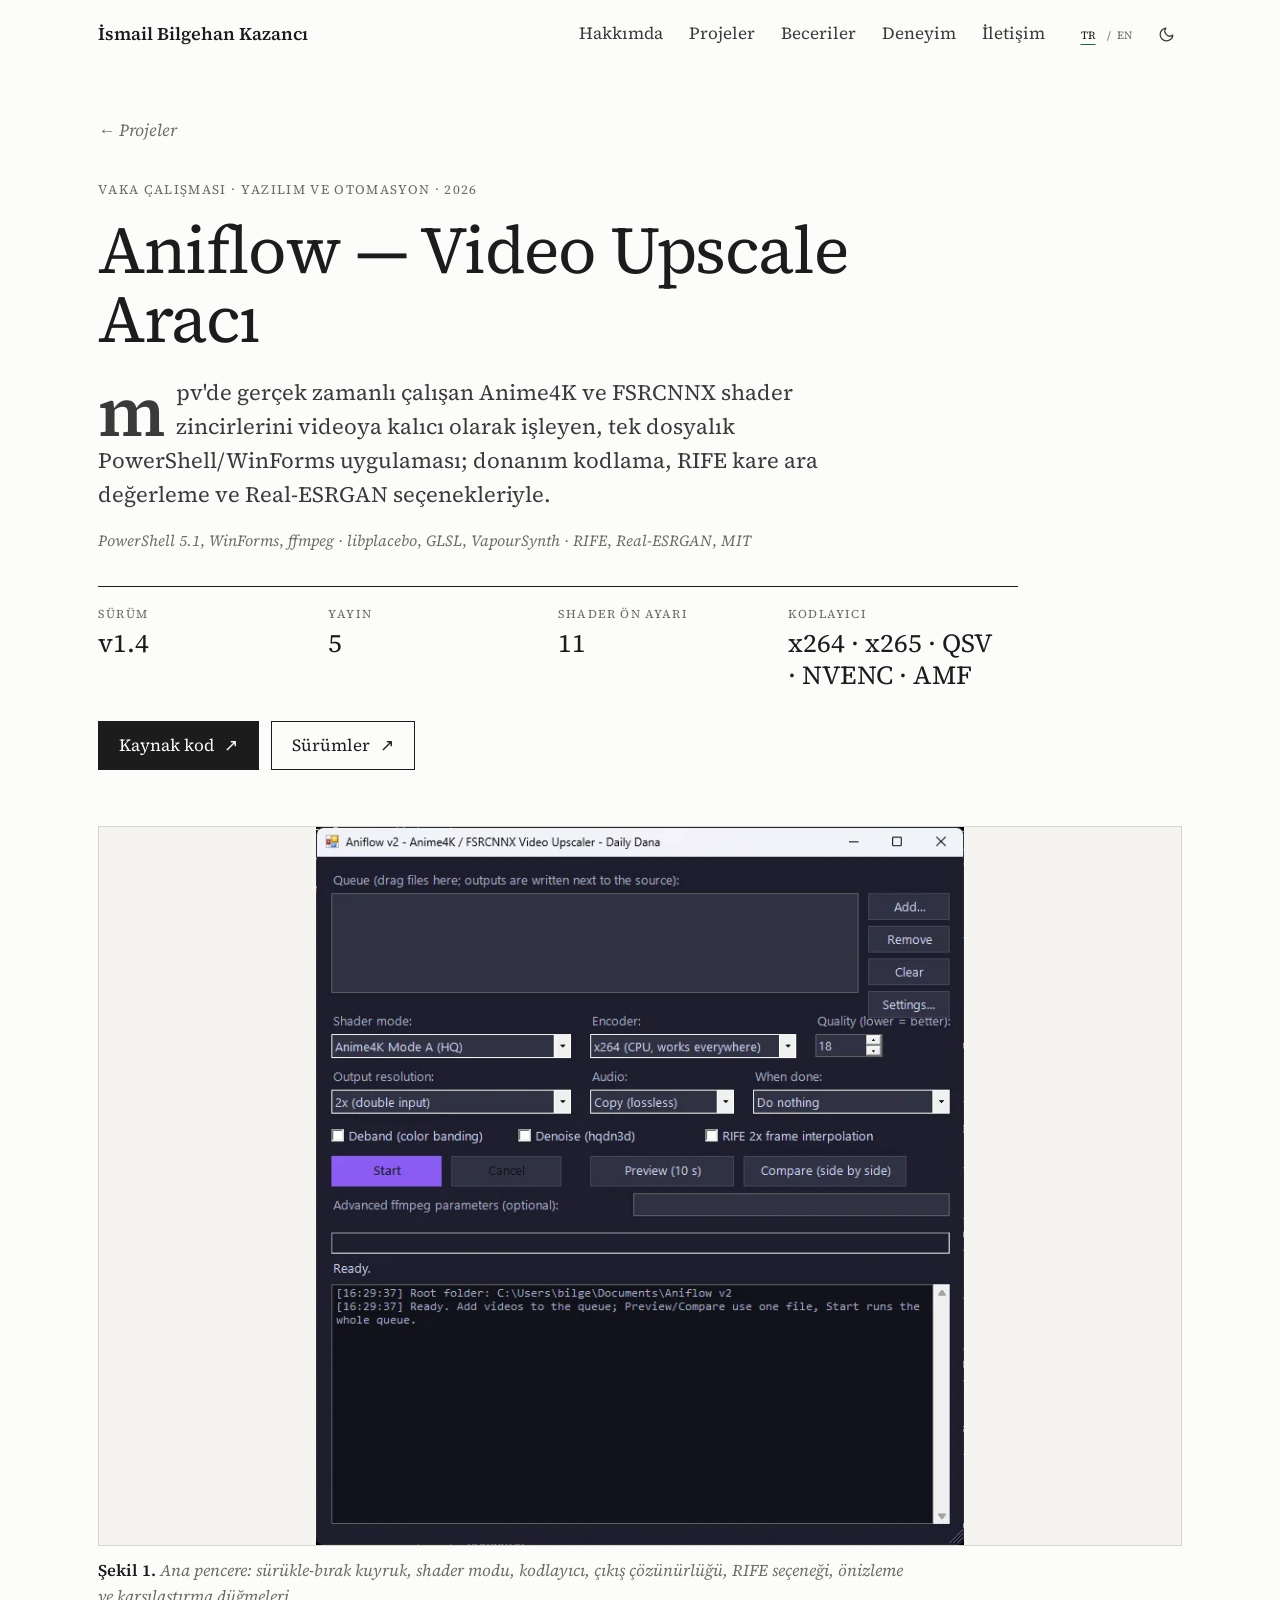
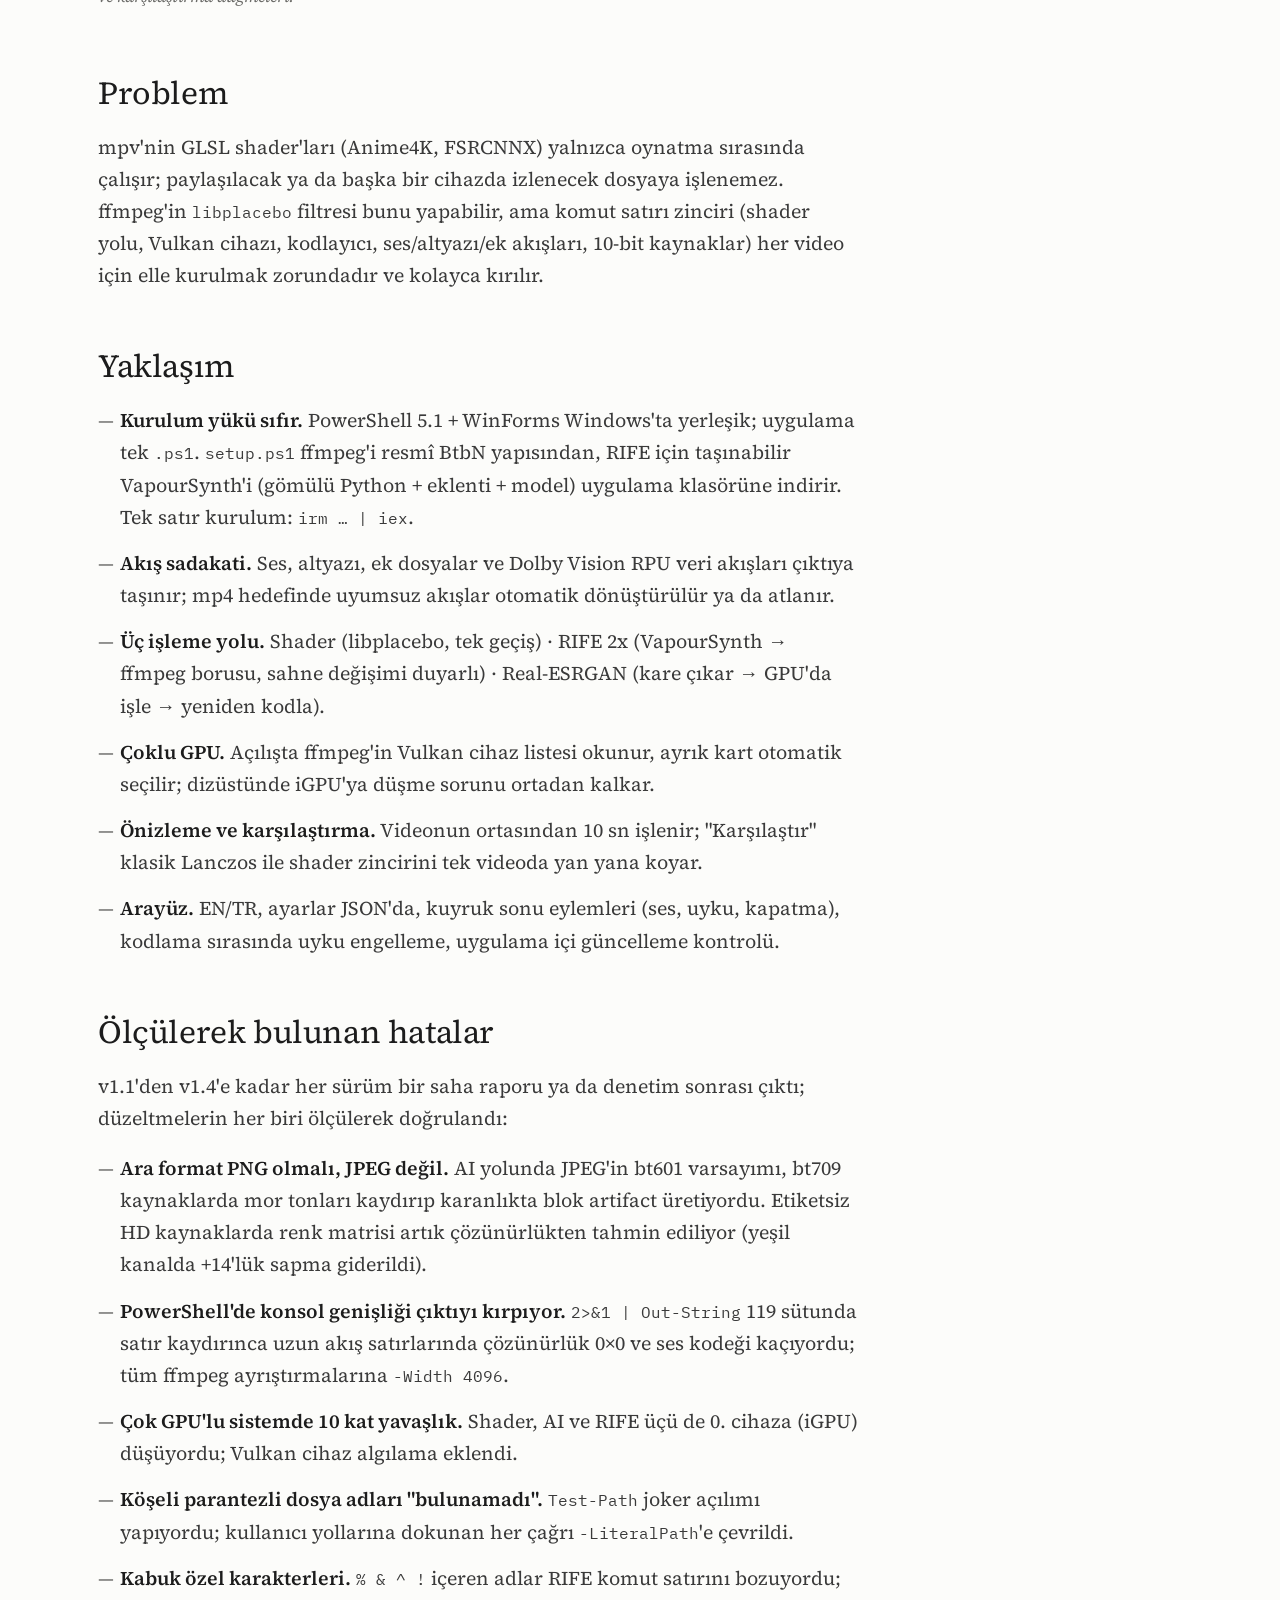
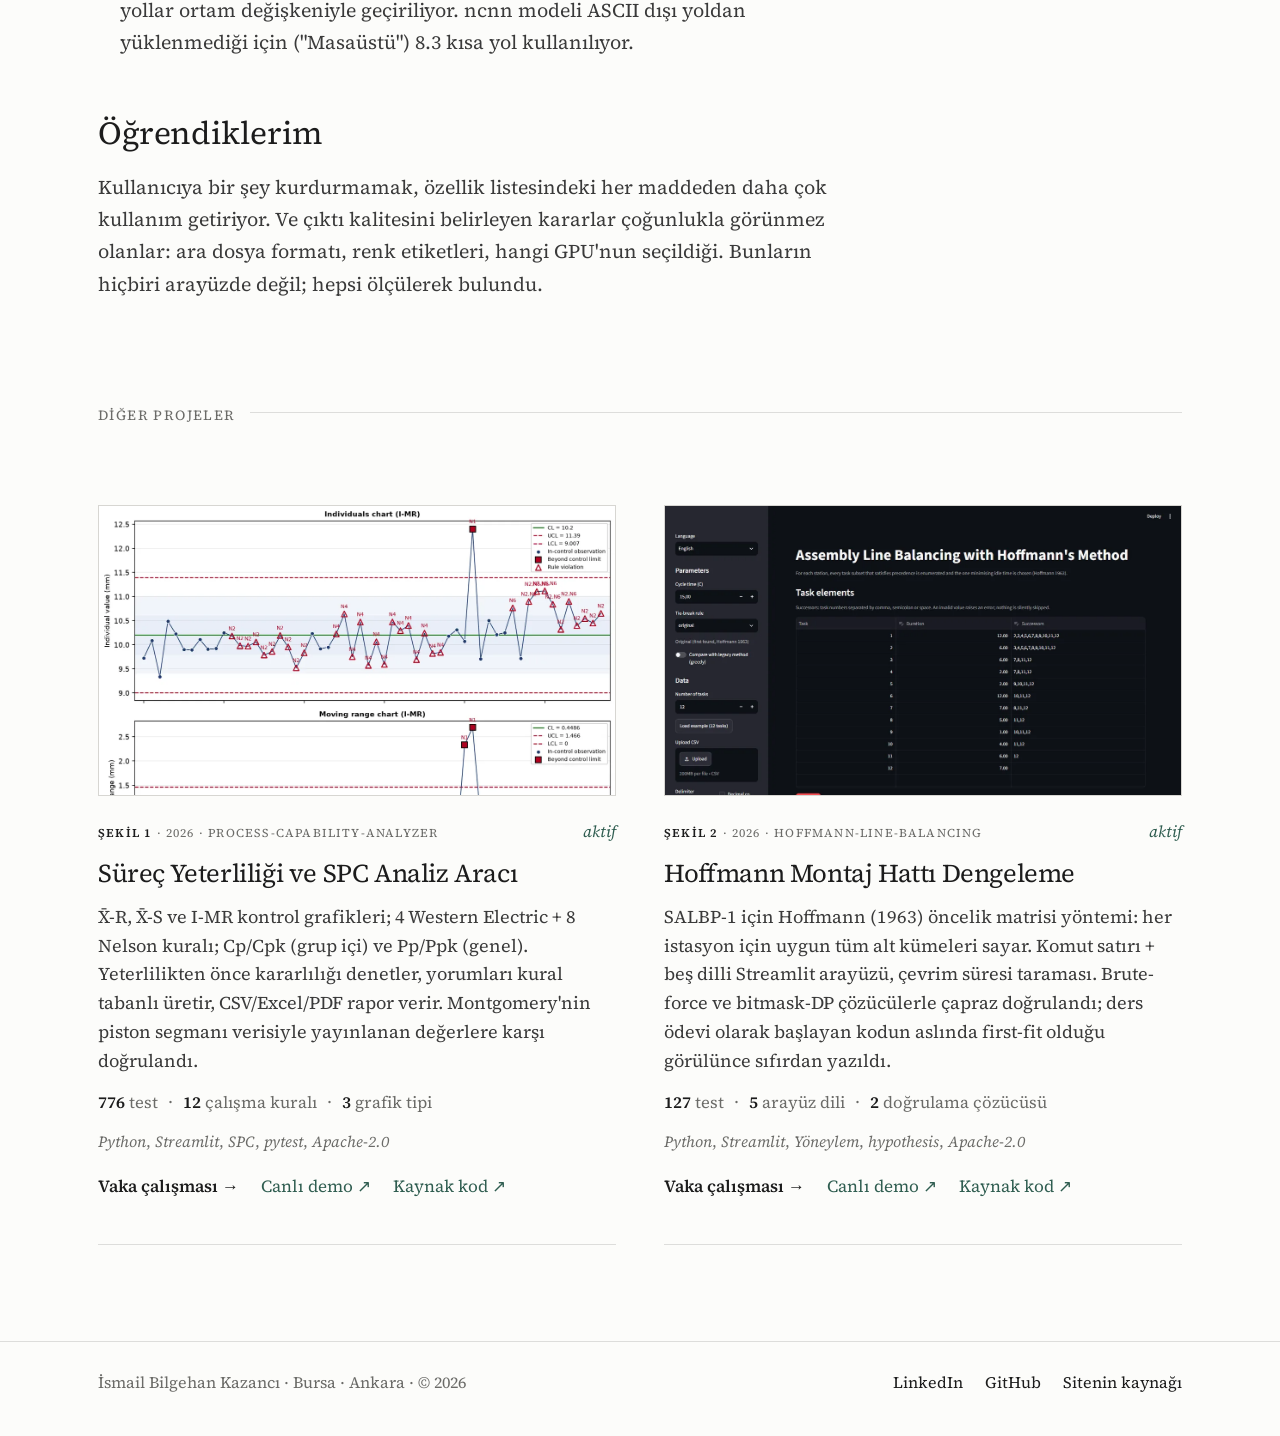
==== commit 09e7def9: "İlk ekran teknik resim paftası (A), kalan her yer editoryal (C) Antet ve pafta çerçevesi yalnız ana " ====
--- a/projeler/aniflow/index.html
+++ b/projeler/aniflow/index.html
@@ -50,7 +50,6 @@
 <a class="skip" href="#icerik"><span data-lang="tr">İçeriğe geç</span><span data-lang="en">Skip to content</span></a>
 
 <!-- chrome:nav -->
-<div class="sheet" aria-hidden="true"><div class="sheet-top"><i>1</i><i>2</i><i>3</i><i>4</i><i>5</i><i>6</i><i>7</i><i>8</i></div><div class="sheet-left"><i>A</i><i>B</i><i>C</i><i>D</i><i>E</i></div></div>
 <header class="nav" id="nav">
   <div class="wrap nav-inner">
     <a href="/" class="brand" aria-label="İsmail Bilgehan Kazancı · ana sayfa" data-aria="aria.brand">
@@ -189,16 +188,13 @@
 
 <!-- chrome:footer -->
 <footer class="footer">
-  <div class="wrap">
-    <div class="titleblock">
-      <div class="tb-name"><small><span data-lang="tr">AD SOYAD</span><span data-lang="en">NAME</span></small><strong lang="tr">İSMAİL BİLGEHAN KAZANCI</strong></div>
-      <div><small><span data-lang="tr">ALAN</span><span data-lang="en">FIELD</span></small><span data-lang="tr">İmalat mühendisliği</span><span data-lang="en">Manufacturing eng.</span></div>
-      <div><small><span data-lang="tr">KONUM</span><span data-lang="en">LOCATION</span></small>Bursa · Ankara</div>
-      <div><small>GITHUB</small><a href="https://github.com/DailyDana" target="_blank" rel="noopener">DailyDana</a></div>
-      <div><small>LINKEDIN</small><a href="https://www.linkedin.com/in/ismailbilgehankazanci" target="_blank" rel="noopener">ismailbilgehankazanci</a></div>
-      <div class="wide"><small><span data-lang="tr">NOT</span><span data-lang="en">NOTE</span></small><span data-lang="tr">Kütüphanesiz, elle yazıldı · </span><span data-lang="en">Hand-written, no libraries · </span><a href="https://github.com/DailyDana/DailyDana.github.io" target="_blank" rel="noopener"><span data-lang="tr">kaynak kod</span><span data-lang="en">source</span></a></div>
-      <div><small>REV.</small>© <span id="year">2026</span></div>
-    </div>
+  <div class="wrap footer-inner">
+    <span>İsmail Bilgehan Kazancı · Bursa · Ankara · © <span id="year">2026</span></span>
+    <span class="footer-links">
+      <a href="https://www.linkedin.com/in/ismailbilgehankazanci" target="_blank" rel="noopener">LinkedIn</a>
+      <a href="https://github.com/DailyDana" target="_blank" rel="noopener">GitHub</a>
+      <a href="https://github.com/DailyDana/DailyDana.github.io" target="_blank" rel="noopener"><span data-lang="tr">Sitenin kaynağı</span><span data-lang="en">Site source</span></a>
+    </span>
   </div>
 </footer>
 <!-- /chrome:footer -->
--- a/assets/css/style.css
+++ b/assets/css/style.css
@@ -1,7 +1,7 @@
 /* =========================================================
    İsmail Bilgehan Kazancı — portföy stil dosyası
-   Yön: editoryal serif tipografi + teknik resim dili
-   (pafta çerçevesi, antet, ölçü çizgisi, görünüş etiketleri).
+   Yön: ana sayfanın ilk ekranı teknik resim paftası (çerçeve, antet,
+   ölçü çizgisi); kalan her yer editoryal serif tipografi.
    Renkler yalnızca :root token'larında; koyu tema aynı adları
    [data-theme="dark"] altında yeniden tanımlar.
    ========================================================= */
@@ -38,37 +38,45 @@
   src: url('/assets/fonts/barlow-condensed-latin-ext-500-normal.woff2') format('woff2');
   unicode-range: U+0100-02BA, U+02BD-02C5, U+02C7-02CC, U+02CE-02D7, U+02DD-02FF, U+0304, U+0308, U+0329, U+1D00-1DBF, U+1E00-1E9F, U+1EF2-1EFF, U+2020, U+20A0-20AB, U+20AD-20C0, U+2113, U+2C60-2C7F, U+A720-A7FF; }
 
+@font-face { font-family: 'Barlow'; font-style: normal; font-weight: 400; font-display: swap;
+  src: url('/assets/fonts/barlow-latin-400-normal.woff2') format('woff2');
+  unicode-range: U+0000-00FF, U+0131, U+0152-0153, U+02BB-02BC, U+02C6, U+02DA, U+02DC, U+0304, U+0308, U+0329, U+2000-206F, U+20AC, U+2122, U+2191, U+2193, U+2212, U+2215, U+FEFF, U+FFFD; }
+@font-face { font-family: 'Barlow'; font-style: normal; font-weight: 400; font-display: swap;
+  src: url('/assets/fonts/barlow-latin-ext-400-normal.woff2') format('woff2');
+  unicode-range: U+0100-02BA, U+02BD-02C5, U+02C7-02CC, U+02CE-02D7, U+02DD-02FF, U+0304, U+0308, U+0329, U+1D00-1DBF, U+1E00-1E9F, U+1EF2-1EFF, U+2020, U+20A0-20AB, U+20AD-20C0, U+2113, U+2C60-2C7F, U+A720-A7FF; }
+
 /* ---------- token'lar ---------- */
 :root {
   color-scheme: light;
   --bg: #FCFCFA;
-  --bg-2: #F4F3EF;
+  --bg-2: #F5F4F0;
   --bg-3: #EAE9E4;
-  --ink: #1B1B1B;
-  --ink-2: #383838;
-  --mute: #666663;
-  --line: rgba(27, 27, 27, .15);
-  --line-strong: rgba(27, 27, 27, .7);
-  --accent: #B3261E;
+  --ink: #1C1C1C;
+  --ink-2: #3A3A3A;
+  --mute: #6B6B68;
+  --line: rgba(28, 28, 28, .14);
+  --line-strong: rgba(28, 28, 28, .75);
+  --accent: #C8102E;          /* teknik resim kırmızısı: yalnız hero'daki ölçü çizgisi */
   --accent-ink: #FFFFFF;
-  --accent-soft: rgba(179, 38, 30, .07);
-  --code-bg: #1B1B1B;
+  --accent-soft: rgba(200, 16, 46, .07);
+  --link: #2F5D50;            /* editoryal vurgu: bağlantılar ve italik */
+  --code-bg: #1C1C1C;
   --code-ink: #EDEBE6;
   --code-mute: #9A9A96;
-  --focus: #B3261E;
-  --shadow: rgba(27, 27, 27, .16);
-  --nav-bg: rgba(252, 252, 250, .94);
+  --focus: #2F5D50;
+  --shadow: rgba(28, 28, 28, .16);
+  --nav-bg: rgba(252, 252, 250, .95);
 
   --serif: 'Source Serif 4', Georgia, 'Times New Roman', serif;
   --sans: var(--serif);
   --mono: 'IBM Plex Mono', ui-monospace, 'Cascadia Mono', Consolas, monospace;
   --cond: 'Barlow Condensed', 'Arial Narrow', sans-serif;
-
-  --sheet: 14px;
+  --barlow: 'Barlow', 'Segoe UI', sans-serif;
+
+  --sheet: 28px;
   --maxw: 1180px;
   --gutter: 48px;
   --nav-h: 68px;
-  --ease-out: cubic-bezier(.2, .8, .2, 1);
 }
 :root[data-theme="dark"] {
   color-scheme: dark;
@@ -79,148 +87,102 @@
   --ink-2: #CFCCC5;
   --mute: #9C9993;
   --line: rgba(236, 234, 228, .14);
-  --line-strong: rgba(236, 234, 228, .6);
-  --accent: #EE7B6F;
+  --line-strong: rgba(236, 234, 228, .7);
+  --accent: #F0707A;
   --accent-ink: #141414;
-  --accent-soft: rgba(238, 123, 111, .1);
+  --accent-soft: rgba(240, 112, 122, .1);
+  --link: #8FC4B3;
   --code-bg: #0D0D0D;
   --code-ink: #ECEAE4;
   --code-mute: #8E8C87;
-  --focus: #EE7B6F;
+  --focus: #8FC4B3;
   --shadow: rgba(0, 0, 0, .5);
-  --nav-bg: rgba(20, 20, 20, .94);
-}
-
-/* ---------- dil geçişi: etkin olmayan dil DOM'da kalır, görünmez ---------- */
+  --nav-bg: rgba(20, 20, 20, .95);
+}
+
+/* ---------- dil geçişi ---------- */
 html[lang="tr"] [data-lang="en"],
 html[lang="en"] [data-lang="tr"] { display: none !important; }
 html:not(.js) .toggles { display: none; }
 
-/* ---------- temel ---------- */
+/* ---------- temel (editoryal) ---------- */
 * { box-sizing: border-box; margin: 0; padding: 0; }
 html { scroll-behavior: smooth; scroll-padding-top: calc(var(--nav-h) + 24px); }
 body {
-  background: var(--bg);
-  color: var(--ink);
-  font-family: var(--serif);
-  font-size: 19px;
-  line-height: 1.6;
-  font-feature-settings: 'kern', 'liga', 'onum';
-  -webkit-font-smoothing: antialiased;
-  overflow-x: clip;
-  padding: 0 var(--sheet) var(--sheet);
+  background: var(--bg); color: var(--ink);
+  font-family: var(--serif); font-size: 19px; line-height: 1.6;
+  font-feature-settings: 'kern', 'liga';
+  -webkit-font-smoothing: antialiased; overflow-x: clip;
 }
 img { max-width: 100%; display: block; height: auto; }
 a { color: inherit; text-decoration: none; }
 button { font: inherit; color: inherit; background: none; border: 0; cursor: pointer; }
 :focus-visible { outline: 2px solid var(--focus); outline-offset: 3px; }
-::selection { background: var(--accent); color: var(--accent-ink); }
+::selection { background: var(--link); color: var(--bg); }
 strong { color: var(--ink); font-weight: 600; }
-code { font-family: var(--mono); font-size: .82em; }
-.mono { font-family: var(--mono); font-size: .88em; }
-
+em { font-style: italic; }
+code { font-family: var(--mono); font-size: .8em; }
+.mono { font-family: var(--mono); font-size: .85em; font-style: normal; }
 .wrap { max-width: var(--maxw); margin: 0 auto; padding: 0 var(--gutter); }
-
-.skip { position: absolute; left: 24px; top: -60px; z-index: 200; background: var(--ink); color: var(--bg); padding: 10px 16px; font-family: var(--mono); font-size: 14px; }
+.skip { position: absolute; left: 24px; top: -60px; z-index: 200; background: var(--ink); color: var(--bg); padding: 10px 16px; }
 .skip:focus { top: 24px; }
 
-/* ---------- pafta çerçevesi (her sayfada sabit) ---------- */
-.sheet { position: fixed; inset: 0; pointer-events: none; z-index: 70; }
-.sheet::before { content: ''; position: absolute; inset: var(--sheet); border: 1px solid var(--line-strong); }
-.sheet-top, .sheet-left { position: absolute; display: flex; font: 400 10px/1 var(--mono); color: var(--mute); }
-.sheet-top { top: 0; left: var(--sheet); right: var(--sheet); height: var(--sheet); }
-.sheet-top i { flex: 1; font-style: normal; display: flex; align-items: center; justify-content: center; border-left: 1px solid var(--line); }
-.sheet-top i:first-child { border-left: 0; }
-.sheet-left { left: 0; top: var(--sheet); bottom: var(--sheet); width: var(--sheet); flex-direction: column; }
-.sheet-left i { flex: 1; font-style: normal; display: flex; align-items: center; justify-content: center; border-top: 1px solid var(--line); }
-.sheet-left i:first-child { border-top: 0; }
-
-/* ---------- ortak parçalar ---------- */
-.kicker { font-variant-caps: all-small-caps; letter-spacing: .08em; font-size: 19px; color: var(--mute); }
-
-.h2 { font-size: clamp(30px, 3.6vw, 44px); line-height: 1.12; font-weight: 500; letter-spacing: -.4px; }
-.h2 em { font-style: italic; }
+.smallcaps, .kicker, .sec-label, .card-top, .case-metrics dt, .case-body th, .gallery-head,
+.edu-block h3, .cert-block h3, .cpk-row span, .cpk-fields label, .xp-when b {
+  font-variant-caps: all-small-caps; letter-spacing: .07em;
+}
+.kicker { font-size: 19px; color: var(--mute); }
+.h2 { font-size: clamp(30px, 3.6vw, 44px); line-height: 1.12; font-weight: 400; letter-spacing: -.5px; }
+.h2 em { color: var(--link); }
 
 .btn {
   display: inline-flex; align-items: center; justify-content: center; gap: 10px; min-height: 46px;
-  font-family: var(--mono); font-size: 14px; font-weight: 500; letter-spacing: .3px;
-  padding: 11px 20px; border: 1px solid var(--ink); color: var(--ink);
+  font-family: var(--serif); font-size: 17px; padding: 10px 20px; border: 1px solid var(--ink); color: var(--ink);
   transition: background .2s ease, color .2s ease;
 }
 .btn svg { width: 17px; height: 17px; fill: none; stroke: currentColor; stroke-width: 2; stroke-linecap: round; stroke-linejoin: round; flex-shrink: 0; }
 .btn-accent { background: var(--ink); color: var(--bg); }
-.btn-accent:hover { background: var(--accent); border-color: var(--accent); color: var(--accent-ink); }
-.btn-line:hover { background: var(--ink); color: var(--bg); }
-.btn-sm { min-height: 38px; padding: 7px 14px; font-size: 13px; }
+.btn-accent:hover, .btn-line:hover { background: var(--link); border-color: var(--link); color: var(--bg); }
 
 .sec { padding: 104px 0; position: relative; }
 .sec-alt { background: var(--bg-2); border-top: 1px solid var(--line); border-bottom: 1px solid var(--line); }
-.sec-head { display: flex; align-items: center; gap: 14px; margin-bottom: 40px; }
-/* bölge referansı: teknik resimdeki gibi kutu içinde harf */
-.sec-no {
-  display: inline-flex; align-items: center; justify-content: center; width: 28px; height: 28px; flex-shrink: 0;
-  border: 1px solid var(--accent); color: var(--accent); font: 500 13px/1 var(--mono);
-}
-.sec-label { font-variant-caps: all-small-caps; letter-spacing: .08em; font-size: 20px; color: var(--ink-2); }
+.sec-head { display: flex; align-items: center; gap: 14px; margin-bottom: 32px; }
+.sec-no { display: none; }
+.sec-label { font-size: 20px; color: var(--mute); }
 .sec-head::after { content: ''; flex: 1; height: 1px; background: var(--line); }
-.sec-intro { display: grid; grid-template-columns: 1.2fr 1fr; gap: 56px; align-items: end; margin-bottom: 56px; }
-.sec-intro p { color: var(--mute); font-size: 18px; max-width: 460px; }
-
-/* ölçü çizgisi: iki uçta ok, uzatma çizgileri, ortada kırmızı mono değer */
-.dimline {
-  position: relative; height: 34px; margin-top: 34px; max-width: 620px;
-  border-left: 1px solid var(--accent); border-right: 1px solid var(--accent);
-  color: var(--accent); font: 400 13px/1 var(--mono); letter-spacing: .3px;
-  display: flex; align-items: flex-start; justify-content: center;
-}
-.dimline::before {
-  content: ''; position: absolute; left: 0; right: 0; top: 22px; height: 1px; background: var(--accent);
-}
-.dimline::after {
-  content: ''; position: absolute; left: 0; right: 0; top: 18px; height: 9px;
-  background:
-    linear-gradient(to top right, transparent 49%, var(--accent) 50%, var(--accent) 62%, transparent 63%) left top / 12px 4.5px no-repeat,
-    linear-gradient(to bottom right, transparent 49%, var(--accent) 50%, var(--accent) 62%, transparent 63%) left bottom / 12px 4.5px no-repeat,
-    linear-gradient(to top left, transparent 49%, var(--accent) 50%, var(--accent) 62%, transparent 63%) right top / 12px 4.5px no-repeat,
-    linear-gradient(to bottom left, transparent 49%, var(--accent) 50%, var(--accent) 62%, transparent 63%) right bottom / 12px 4.5px no-repeat;
-}
-.dimline span { position: relative; z-index: 1; background: var(--bg); padding: 0 10px; margin-top: 2px; white-space: nowrap; }
-
-.link-arrow { font-family: var(--mono); font-size: 14px; color: var(--accent); }
+.sec-intro { display: grid; grid-template-columns: 1.2fr 1fr; gap: 56px; align-items: end; margin-bottom: 52px; }
+.sec-intro p { color: var(--mute); font-size: 18px; max-width: 460px; font-style: italic; }
+
+.link-arrow { color: var(--link); }
 .link-arrow:hover { text-decoration: underline; text-underline-offset: 4px; }
 .link-arrow.is-muted { color: var(--ink); }
-
-/* metrik ve etiketler: kutu yok, düz mono metin, nokta ayraçlı */
-.metric { font-family: var(--mono); font-size: 14px; color: var(--mute); white-space: nowrap; font-variant-numeric: tabular-nums; }
-.metric b { color: var(--ink); font-weight: 500; margin-right: 5px; }
-.metric + .metric::before { content: '·'; margin: 0 10px; color: var(--mute); }
-.chip { font-family: var(--mono); font-size: 13px; color: var(--mute); white-space: nowrap; }
-.chip + .chip::before { content: ', '; }
+.metric { font-size: 16.5px; color: var(--mute); white-space: nowrap; font-variant-numeric: lining-nums tabular-nums; }
+.metric b { color: var(--ink); font-weight: 600; margin-right: 4px; }
+.metric + .metric::before { content: '·'; margin: 0 10px; }
+.chip { font-size: 15.5px; color: var(--mute); font-style: italic; white-space: nowrap; }
+.chip + .chip::before { content: ', '; font-style: normal; }
 
 /* ---------- menü ---------- */
 .nav {
-  position: sticky; top: 0; z-index: 60;
-  background: var(--nav-bg);
+  position: sticky; top: 0; z-index: 60; background: var(--nav-bg);
   backdrop-filter: blur(10px); -webkit-backdrop-filter: blur(10px);
-  border-bottom: 1px solid transparent; transition: border-color .25s ease;
-  margin: 0 calc(-1 * var(--sheet)); padding: 0 var(--sheet);
-}
-.nav.is-scrolled { border-bottom-color: var(--line-strong); }
-.nav-inner { height: var(--nav-h); display: flex; align-items: center; justify-content: space-between; gap: 20px; margin-top: var(--sheet); }
-.brand { display: flex; align-items: baseline; gap: 12px; min-width: 0; }
-.brand-mark { display: none; }
-.brand-name { font-weight: 600; font-size: 18px; letter-spacing: -.1px; white-space: nowrap; overflow: hidden; text-overflow: ellipsis; }
+  border-bottom: 1px solid transparent; transition: border-color .25s ease, background .25s ease;
+}
+.nav.is-scrolled { border-bottom-color: var(--line); }
+.nav-inner { height: var(--nav-h); display: flex; align-items: center; justify-content: space-between; gap: 20px; }
+.brand { display: flex; align-items: baseline; min-width: 0; }
+.brand-name { font-weight: 600; font-size: 18px; white-space: nowrap; overflow: hidden; text-overflow: ellipsis; }
 .nav-right { display: flex; align-items: center; gap: 28px; }
 .nav-links { display: flex; align-items: center; gap: 26px; font-size: 17px; }
-.nav-links a { position: relative; padding: 4px 0; color: var(--ink-2); transition: color .2s ease; }
-.nav-links a:hover, .nav-links a.is-current { color: var(--ink); text-decoration: underline; text-decoration-color: var(--accent); text-underline-offset: 6px; text-decoration-thickness: 1px; }
+.nav-links a { padding: 4px 0; color: var(--ink-2); }
+.nav-links a:hover, .nav-links a.is-current { color: var(--ink); text-decoration: underline; text-decoration-color: var(--link); text-underline-offset: 6px; text-decoration-thickness: 1px; }
 .toggles { display: flex; align-items: center; gap: 14px; }
-.lang { display: inline-flex; align-items: center; gap: 2px; font-family: var(--mono); font-size: 13px; }
+.lang { display: inline-flex; align-items: center; font-size: 15px; font-variant-caps: all-small-caps; letter-spacing: .07em; }
 .lang button { min-width: 30px; height: 32px; padding: 0 4px; color: var(--mute); }
 .lang button + button::before { content: '/'; margin-right: 6px; color: var(--line-strong); }
-.lang button[aria-pressed="true"] { color: var(--ink); text-decoration: underline; text-decoration-color: var(--accent); text-underline-offset: 5px; }
+.lang button[aria-pressed="true"] { color: var(--ink); text-decoration: underline; text-decoration-color: var(--link); text-underline-offset: 5px; }
 .theme { width: 32px; height: 32px; display: inline-flex; align-items: center; justify-content: center; color: var(--ink-2); }
-.theme:hover { color: var(--accent); }
+.theme:hover { color: var(--link); }
 .theme svg { width: 17px; height: 17px; fill: none; stroke: currentColor; stroke-width: 1.8; stroke-linecap: round; stroke-linejoin: round; }
 :root[data-theme="dark"] .theme .i-moon { display: none; }
 :root:not([data-theme="dark"]) .theme .i-sun { display: none; }
@@ -230,31 +192,72 @@
 .nav-toggle span:last-child { top: 25px; }
 .nav-toggle[aria-expanded="true"] span:first-child { top: 21.5px; transform: rotate(45deg); }
 .nav-toggle[aria-expanded="true"] span:last-child { top: 21.5px; transform: rotate(-45deg); }
-.progress { display: none; }
-
-/* ---------- hero ---------- */
-.hero { position: relative; padding: 64px 0 104px; }
-.hero-grid { position: relative; display: grid; grid-template-columns: 1.3fr .7fr; gap: 72px; align-items: start; }
-.hero-title { margin-top: 18px; font-size: clamp(44px, 6.2vw, 84px); line-height: 1.03; font-weight: 400; letter-spacing: -1.6px; }
-.hero-title em { font-style: italic; }
-.lead { margin-top: 30px; font-size: 21px; line-height: 1.55; color: var(--ink-2); max-width: 600px; }
-.hero-cta { margin-top: 38px; display: flex; flex-wrap: wrap; gap: 12px; }
-
-.portrait { position: relative; margin-top: 24px; }
-.portrait-frame { position: relative; aspect-ratio: 4 / 5; border: 1px solid var(--line-strong); background: var(--bg-2); overflow: hidden; }
-.portrait-frame img { position: absolute; inset: 0; width: 100%; height: 100%; object-fit: cover; }
-.portrait-ph {
-  position: absolute; inset: 0; display: flex; align-items: center; justify-content: center;
-  background-image: linear-gradient(var(--line) 1px, transparent 1px), linear-gradient(90deg, var(--line) 1px, transparent 1px);
-  background-size: 24px 24px; background-position: -1px -1px;
-}
-.portrait-ph::before, .portrait-ph::after { content: ''; position: absolute; background: var(--accent); opacity: .5; }
-.portrait-ph::before { left: 50%; top: 12%; bottom: 12%; width: 1px; }
-.portrait-ph::after { top: 50%; left: 12%; right: 12%; height: 1px; }
-.portrait-ini { position: relative; z-index: 1; font: 500 42px/1 var(--cond); letter-spacing: 2px; background: var(--bg); padding: 6px 12px; border: 1px solid var(--line-strong); }
-.portrait:has(img) .portrait-ph { display: none; }
-.view-cap { margin-top: 12px; text-align: center; font: 500 15px/1.3 var(--cond); letter-spacing: 1.2px; text-transform: uppercase; color: var(--ink-2); }
+
+/* =========================================================
+   ANA SAYFA İLK EKRAN: TEKNİK RESİM PAFTASI (yalnız burada)
+   ========================================================= */
+.sheet-hero {
+  position: relative;
+  min-height: max(660px, calc(100svh - var(--nav-h))); padding: 64px 0 calc(var(--sheet) + 150px);
+  font-family: var(--barlow); color: var(--ink);
+}
+.sheet-frame { position: absolute; inset: 0 var(--sheet) var(--sheet); border: 1.5px solid var(--ink); pointer-events: none; }
+.sheet-frame::before { content: ''; position: absolute; inset: 14px; border: .75px solid var(--ink); }
+.sheet-top, .sheet-left { position: absolute; display: flex; font: 500 11px/1 var(--mono); color: var(--mute); }
+.sheet-top { top: 0; left: 14px; right: 14px; height: 14px; }
+.sheet-top i { flex: 1; font-style: normal; display: flex; align-items: center; justify-content: center; border-left: .75px solid var(--ink); }
+.sheet-top i:first-child { border-left: 0; }
+.sheet-left { left: 0; top: 14px; bottom: 14px; width: 14px; flex-direction: column; }
+.sheet-left i { flex: 1; font-style: normal; display: flex; align-items: center; justify-content: center; border-top: .75px solid var(--ink); }
+.sheet-left i:first-child { border-top: 0; }
+.sheet-grid { position: relative; display: grid; grid-template-columns: 1.35fr .65fr; gap: 64px; align-items: start; }
+.sheet-label { font: 500 13px var(--mono); letter-spacing: 1.5px; color: var(--mute); }
+.sheet-name { margin-top: 16px; font: 500 clamp(64px, 8.4vw, 116px)/.95 var(--cond); letter-spacing: -1px; }
+.sheet-lead { margin-top: 28px; font-size: 21px; line-height: 1.5; max-width: 580px; color: var(--ink-2); }
+.sheet-cta { margin-top: 34px; display: flex; flex-wrap: wrap; gap: 12px; }
+.sheet-cta .btn { font: 500 14px var(--mono); letter-spacing: .5px; min-height: 48px; }
+.sheet-cta .btn-accent:hover, .sheet-cta .btn-line:hover { background: var(--ink); border-color: var(--ink); color: var(--bg); }
+/* ölçü çizgisi */
+.dimline {
+  position: relative; height: 34px; margin-bottom: 18px; max-width: 700px;
+  border-left: .75px solid var(--accent); border-right: .75px solid var(--accent);
+  color: var(--accent); font: 500 13px/1 var(--mono); letter-spacing: .5px;
+  display: flex; justify-content: center;
+}
+.dimline::before { content: ''; position: absolute; left: 0; right: 0; top: 22px; height: .75px; background: var(--accent); }
+.dimline::after {
+  content: ''; position: absolute; left: 0; right: 0; top: 18px; height: 9px;
+  background:
+    linear-gradient(to top right, transparent 48%, var(--accent) 50%, var(--accent) 60%, transparent 62%) left top / 12px 4.5px no-repeat,
+    linear-gradient(to bottom right, transparent 48%, var(--accent) 50%, var(--accent) 60%, transparent 62%) left bottom / 12px 4.5px no-repeat,
+    linear-gradient(to top left, transparent 48%, var(--accent) 50%, var(--accent) 60%, transparent 62%) right top / 12px 4.5px no-repeat,
+    linear-gradient(to bottom left, transparent 48%, var(--accent) 50%, var(--accent) 60%, transparent 62%) right bottom / 12px 4.5px no-repeat;
+}
+.dimline span { position: relative; z-index: 1; background: var(--bg); padding: 0 8px; margin-top: 2px; white-space: nowrap; }
+/* görünüş (portre) */
+.view { margin-top: 40px; }
+.view-frame { position: relative; aspect-ratio: 4 / 5; border: .75px solid var(--ink); background: var(--bg); overflow: hidden; }
+.view-frame img { position: absolute; inset: 0; width: 100%; height: 100%; object-fit: cover; }
+.view-ph { position: absolute; inset: 0; display: flex; align-items: center; justify-content: center; }
+.view-ph::before, .view-ph::after { content: ''; position: absolute; background: var(--accent); }
+.view-ph::before { left: 50%; top: 10%; bottom: 10%; width: 1px; background: repeating-linear-gradient(to bottom, var(--accent) 0 14px, transparent 14px 18px, var(--accent) 18px 20px, transparent 20px 24px); }
+.view-ph::after { top: 50%; left: 10%; right: 10%; height: 1px; background: repeating-linear-gradient(to right, var(--accent) 0 14px, transparent 14px 18px, var(--accent) 18px 20px, transparent 20px 24px); }
+.view-ph span { position: relative; z-index: 1; font: 500 40px/1 var(--cond); letter-spacing: 2px; background: var(--bg); padding: 4px 12px; }
+.view:has(img) .view-ph { display: none; }
+.view-cap { margin-top: 10px; text-align: center; font: 500 12px var(--mono); letter-spacing: 1px; }
 .view-cap b { font-weight: 500; text-decoration: underline; text-underline-offset: 3px; }
+/* antet */
+.titleblock {
+  position: absolute; right: calc(var(--sheet) + 14px); bottom: calc(var(--sheet) + 14px); width: 580px;
+  display: grid; grid-template-columns: 1fr 1fr 1fr; border: 1.5px solid var(--ink); background: var(--bg);
+  font: 400 11.5px/1.35 var(--mono);
+}
+.titleblock > div { border: .5px solid var(--ink); padding: 5px 8px; min-width: 0; overflow-wrap: anywhere; }
+.titleblock small { display: block; font-size: 9px; letter-spacing: 1px; color: var(--mute); }
+.titleblock .wide { grid-column: span 2; }
+.titleblock .tb-name { font: 500 18px/1.1 var(--cond); letter-spacing: .5px; }
+.titleblock a { text-decoration: underline; text-underline-offset: 2px; }
+.titleblock a:hover { color: var(--accent); }
 
 /* ---------- hakkımda ---------- */
 .about-grid { display: grid; grid-template-columns: 1fr 1.15fr; gap: 72px; align-items: start; }
@@ -262,216 +265,194 @@
 .about-text p + p { margin-top: 18px; }
 
 /* ---------- projeler ---------- */
-.projects { display: grid; gap: 0; border-top: 1px solid var(--ink); }
-.card { position: relative; display: grid; gap: 40px; padding: 40px 0; border-bottom: 1px solid var(--line); }
+.projects { border-top: 1px solid var(--ink); }
+.card { position: relative; display: grid; gap: 44px; padding: 44px 0; border-bottom: 1px solid var(--line); }
 .card-featured { grid-template-columns: 1fr 1fr; }
-.card-media { position: relative; margin: 0; }
-.card-media img, .card-noimg { width: 100%; aspect-ratio: 16 / 10; object-fit: cover; object-position: top left; border: 1px solid var(--line-strong); background: var(--bg-2); }
-.card-noimg {
-  position: relative; display: flex; align-items: flex-end; padding: 16px; font: 400 13px var(--mono); color: var(--mute);
-  background-image: linear-gradient(var(--line) 1px, transparent 1px), linear-gradient(90deg, var(--line) 1px, transparent 1px);
-  background-size: 24px 24px;
-}
-.card-noimg b { position: absolute; left: 16px; top: 12px; font: 500 30px var(--cond); letter-spacing: 1px; color: var(--ink-2); text-transform: uppercase; }
+.card-media { position: relative; }
+.card-media img, .card-noimg { width: 100%; aspect-ratio: 16 / 10; object-fit: cover; object-position: top left; border: 1px solid var(--line); background: var(--bg-2); }
+.card-noimg { position: relative; display: flex; align-items: flex-end; padding: 18px; font-size: 15px; font-style: italic; color: var(--mute); }
+.card-noimg b { position: absolute; left: 18px; top: 12px; font-size: 34px; font-weight: 400; font-style: normal; color: var(--ink-2); }
 .card-body { display: flex; flex-direction: column; gap: 14px; min-width: 0; }
-.card-top { display: flex; justify-content: space-between; align-items: baseline; gap: 12px; font: 500 14px/1.3 var(--cond); letter-spacing: 1.2px; text-transform: uppercase; color: var(--mute); }
-.card-top b { font-weight: 500; color: var(--ink); text-decoration: underline; text-underline-offset: 3px; }
-.card-status { color: var(--accent); }
-.card h3 { font-size: clamp(24px, 2.4vw, 32px); font-weight: 500; letter-spacing: -.3px; line-height: 1.15; }
-.card h3 a { background: linear-gradient(var(--accent), var(--accent)) left bottom / 0 1px no-repeat; transition: background-size .3s ease; }
+.card-top { display: flex; justify-content: space-between; align-items: baseline; gap: 12px; font-size: 17px; color: var(--mute); }
+.card-top b { font-weight: 600; color: var(--ink); }
+.card-status { font-style: italic; font-variant-caps: normal; letter-spacing: 0; color: var(--link); font-size: 16px; }
+.card h3 { font-size: clamp(26px, 2.5vw, 34px); font-weight: 400; letter-spacing: -.4px; line-height: 1.15; }
+.card h3 a { background: linear-gradient(var(--link), var(--link)) left bottom / 0 1px no-repeat; transition: background-size .3s ease; }
 .card h3 a:hover { background-size: 100% 1px; }
-.card p { color: var(--ink-2); font-size: 17.5px; }
-.card-metrics { display: flex; flex-wrap: wrap; row-gap: 4px; }
-.card-tags { display: flex; flex-wrap: wrap; }
-.card-links { display: flex; flex-wrap: wrap; gap: 6px 22px; font-family: var(--mono); font-size: 14px; margin-top: 4px; }
-.card-links a { color: var(--accent); }
+.card p { color: var(--ink-2); font-size: 18px; }
+.card-metrics, .card-tags { display: flex; flex-wrap: wrap; row-gap: 2px; }
+.card-links { display: flex; flex-wrap: wrap; gap: 6px 22px; font-size: 17px; margin-top: 4px; }
+.card-links a { color: var(--link); }
 .card-links a:hover { text-decoration: underline; text-underline-offset: 4px; }
-.card-links a.is-muted { color: var(--ink); }
+.card-links a.is-muted { color: var(--ink); font-weight: 600; }
 .projects-grid-2 { display: grid; grid-template-columns: repeat(2, 1fr); column-gap: 48px; }
 .card-medium { grid-template-rows: auto 1fr; gap: 22px; }
 .card-medium .card-media img, .card-medium .card-noimg { aspect-ratio: 16 / 9; }
-.card-medium h3 { font-size: clamp(22px, 2vw, 26px); }
+.card-medium h3 { font-size: clamp(23px, 2vw, 28px); }
 
 /* ---------- araçlar ---------- */
 .tools { border-top: 1px solid var(--ink); }
-.tool { display: grid; grid-template-columns: 56px 1fr auto; gap: 20px; align-items: baseline; padding: 24px 0; border-bottom: 1px solid var(--line); }
-.tool-no { font: 400 13px var(--mono); color: var(--accent); }
-.tool h3 { font-size: 22px; font-weight: 500; letter-spacing: -.2px; }
-.tool p { margin-top: 4px; color: var(--ink-2); font-size: 17px; max-width: 720px; }
-.tool-tech { margin-top: 8px; display: flex; flex-wrap: wrap; }
+.tool { display: grid; grid-template-columns: 48px 1fr auto; gap: 20px; align-items: baseline; padding: 24px 0; border-bottom: 1px solid var(--line); }
+.tool-no { font-style: italic; color: var(--mute); }
+.tool h3 { font-size: 23px; font-weight: 500; letter-spacing: -.2px; }
+.tool p { margin-top: 4px; color: var(--ink-2); font-size: 17.5px; max-width: 720px; }
+.tool-tech { margin-top: 6px; display: flex; flex-wrap: wrap; }
 .tool-links { display: flex; gap: 18px; white-space: nowrap; }
 
 /* ---------- beceriler ---------- */
 .skills { display: grid; grid-template-columns: repeat(3, 1fr); gap: 48px; }
 .skill-group { border-top: 1px solid var(--ink); padding-top: 20px; }
-.skill-group h3 { font-size: 24px; font-weight: 500; letter-spacing: -.2px; }
-.skill-blurb { margin-top: 6px; color: var(--mute); font-size: 16.5px; font-style: italic; min-height: 3.2em; }
-.skill-list { list-style: none; margin-top: 16px; }
+.skill-group h3 { font-size: 25px; font-weight: 500; letter-spacing: -.2px; }
+.skill-blurb { margin-top: 6px; color: var(--mute); font-size: 17px; font-style: italic; min-height: 3.2em; }
+.skill-list { list-style: none; margin-top: 14px; }
 .skill-item { display: grid; gap: 2px; padding: 12px 0; border-top: 1px solid var(--line); }
-.skill-name { font-weight: 600; font-size: 17px; }
-.skill-note { font: 400 13px/1.55 var(--mono); color: var(--mute); }
-.skill-note a { color: var(--accent); }
+.skill-name { font-weight: 600; font-size: 17.5px; }
+.skill-note { font-size: 15.5px; line-height: 1.5; color: var(--mute); }
+.skill-note a { color: var(--link); font-style: italic; }
 
 /* ---------- Cpk hesaplayıcı ---------- */
-.cpk { margin-top: 64px; display: grid; grid-template-columns: 1.1fr 1fr; border: 1px solid var(--line-strong); background: var(--bg); }
-.cpk-in { padding: 28px 30px; border-right: 1px solid var(--line-strong); }
-.cpk-in h3 { font-size: 24px; font-weight: 500; }
-.cpk-in > p { margin-top: 6px; color: var(--mute); font-size: 16px; }
+.cpk { margin-top: 64px; display: grid; grid-template-columns: 1.1fr 1fr; border-top: 1px solid var(--ink); border-bottom: 1px solid var(--ink); }
+.cpk-in { padding: 28px 32px 28px 0; border-right: 1px solid var(--line); }
+.cpk-in h3 { font-size: 26px; font-weight: 500; }
+.cpk-in > p { margin-top: 6px; color: var(--mute); font-size: 17px; font-style: italic; }
 .cpk-fields { margin-top: 20px; display: grid; grid-template-columns: repeat(2, 1fr); gap: 14px; }
-.cpk-fields label { display: grid; gap: 5px; font: 500 15px var(--cond); letter-spacing: 1px; color: var(--mute); }
-.cpk-fields input { font: 400 16px var(--mono); padding: 9px 11px; width: 100%; border: 1px solid var(--line-strong); background: var(--bg-2); color: var(--ink); border-radius: 0; }
-.cpk-fields input:focus-visible { outline: 2px solid var(--focus); outline-offset: 1px; }
-.cpk-src { margin-top: 16px; font: 400 13px/1.6 var(--mono); color: var(--mute); }
-.cpk-out { padding: 28px 30px; background: var(--bg-2); display: flex; flex-direction: column; gap: 12px; }
+.cpk-fields label { display: grid; gap: 4px; font-size: 17px; color: var(--mute); }
+.cpk-fields input { font: 400 17px var(--mono); padding: 9px 11px; width: 100%; border: 1px solid var(--line-strong); background: var(--bg); color: var(--ink); border-radius: 0; }
+.cpk-src { margin-top: 16px; font-size: 15px; color: var(--mute); }
+.cpk-out { padding: 28px 0 28px 32px; display: flex; flex-direction: column; gap: 12px; }
 .cpk-row { display: flex; justify-content: space-between; align-items: baseline; gap: 16px; padding-bottom: 10px; border-bottom: 1px solid var(--line); }
-.cpk-row span { font: 500 16px var(--cond); letter-spacing: 1.2px; color: var(--mute); }
-.cpk-row b { font: 400 34px/1 var(--mono); font-variant-numeric: tabular-nums; }
-.cpk-verdict { font-style: italic; font-size: 19px; }
-.cpk-verdict[data-state="ok"] { color: var(--ink); }
-.cpk-verdict[data-state="marginal"] { color: var(--ink); }
+.cpk-row span { font-size: 20px; color: var(--mute); }
+.cpk-row b { font-size: 44px; font-weight: 400; line-height: 1; font-variant-numeric: lining-nums tabular-nums; }
+.cpk-verdict { font-style: italic; font-size: 20px; color: var(--link); }
 .cpk-verdict[data-state="low"] { color: var(--accent); }
-.cpk-note { font-size: 14.5px; color: var(--mute); line-height: 1.5; margin-top: auto; font-style: italic; }
-.cpk-formula { font: 400 12.5px/1.5 var(--mono); color: var(--mute); }
+.cpk-formula { font: 400 12.5px/1.6 var(--mono); color: var(--mute); }
+.cpk-note { font-size: 15.5px; color: var(--mute); line-height: 1.5; margin-top: auto; font-style: italic; }
 
 /* ---------- deneyim ---------- */
 .timeline { border-top: 1px solid var(--ink); }
 .xp { display: grid; grid-template-columns: 220px 1fr; gap: 32px; padding: 32px 0; border-bottom: 1px solid var(--line); }
-.xp-when { font: 400 13.5px/1.7 var(--mono); color: var(--mute); }
-.xp-when b { display: block; color: var(--ink); font-weight: 500; }
-.xp h3 { font-size: 24px; font-weight: 500; letter-spacing: -.2px; line-height: 1.2; }
-.xp-org { margin-top: 4px; font-size: 17px; color: var(--ink-2); font-style: italic; }
-.xp ul { list-style: none; margin-top: 12px; display: grid; gap: 6px; color: var(--ink-2); font-size: 17.5px; }
+.xp-when { font-size: 16px; line-height: 1.6; color: var(--mute); font-style: italic; }
+.xp-when b { display: block; color: var(--ink); font-weight: 600; font-style: normal; font-size: 18px; }
+.xp h3 { font-size: 25px; font-weight: 500; letter-spacing: -.2px; line-height: 1.2; }
+.xp-org { margin-top: 4px; font-size: 17.5px; color: var(--ink-2); font-style: italic; }
+.xp ul { list-style: none; margin-top: 12px; display: grid; gap: 6px; color: var(--ink-2); font-size: 18px; }
 .xp li { padding-left: 20px; position: relative; }
 .xp li::before { content: '—'; position: absolute; left: 0; color: var(--mute); }
 .xp-links { margin-top: 12px; display: flex; gap: 16px; }
 
 /* ---------- eğitim & sertifikalar ---------- */
 .edu-grid { display: grid; grid-template-columns: 1fr 1.2fr; gap: 64px; align-items: start; }
-.edu-block h3, .cert-block h3 { font-variant-caps: all-small-caps; letter-spacing: .08em; font-size: 19px; font-weight: 400; color: var(--mute); margin-bottom: 14px; }
+.edu-block h3, .cert-block h3 { font-size: 20px; font-weight: 400; color: var(--mute); margin-bottom: 12px; }
 .edu { border-top: 1px solid var(--ink); padding-top: 18px; }
-.edu-school { font-size: 24px; font-weight: 500; letter-spacing: -.2px; line-height: 1.2; }
-.edu-degree { margin-top: 6px; font-size: 18px; color: var(--ink-2); font-style: italic; }
-.edu-note { margin-top: 8px; color: var(--mute); font-size: 16.5px; }
+.edu-school { font-size: 25px; font-weight: 500; letter-spacing: -.2px; line-height: 1.2; }
+.edu-degree { margin-top: 6px; font-size: 18.5px; color: var(--ink-2); font-style: italic; }
+.edu-note { margin-top: 8px; color: var(--mute); font-size: 17px; }
 .langs { margin-top: 36px; }
 .langs ul { list-style: none; border-top: 1px solid var(--ink); }
-.langs li { display: flex; justify-content: space-between; gap: 16px; padding: 10px 0; border-bottom: 1px solid var(--line); font-size: 17px; }
+.langs li { display: flex; justify-content: space-between; gap: 16px; padding: 10px 0; border-bottom: 1px solid var(--line); font-size: 18px; }
 .langs li span:last-child { font-style: italic; color: var(--mute); text-align: right; }
 .certs { list-style: none; border-top: 1px solid var(--ink); }
 .cert { display: grid; grid-template-columns: 1fr auto; gap: 16px; align-items: baseline; padding: 13px 0; border-bottom: 1px solid var(--line); }
-.cert-title { font-weight: 600; font-size: 17px; }
-.cert-issuer { font-size: 15.5px; color: var(--mute); font-style: italic; }
-.cert-issuer .mono { font-style: normal; }
-.cert-date { font: 400 13px var(--mono); color: var(--mute); white-space: nowrap; }
-.cert a { color: var(--accent); }
+.cert-title { font-weight: 600; font-size: 18px; }
+.cert-issuer { font-size: 16px; color: var(--mute); font-style: italic; }
+.cert-date { font-size: 16px; color: var(--mute); white-space: nowrap; }
+.cert a { color: var(--link); }
 
 /* ---------- iletişim ---------- */
-.contact { padding: 104px 0 88px; }
+.contact { padding: 104px 0; }
 .contact-grid { display: grid; grid-template-columns: 1.2fr 1fr; gap: 64px; align-items: end; }
-.contact-title { margin-top: 12px; font-size: clamp(36px, 4.6vw, 60px); line-height: 1.06; font-weight: 400; letter-spacing: -1px; }
-.contact-side p { font-size: 18.5px; color: var(--ink-2); }
+.contact-title { font-size: clamp(36px, 4.6vw, 60px); line-height: 1.06; font-weight: 400; letter-spacing: -1px; }
+.contact-side p { font-size: 19px; color: var(--ink-2); }
 .contact-actions { margin-top: 24px; display: flex; flex-wrap: wrap; gap: 12px; }
-.contact-note { margin-top: 16px; font-size: 15px; color: var(--mute); font-style: italic; }
-
-/* ---------- alt bilgi: antet (başlık bloğu) ---------- */
-.footer { padding: 0 0 36px; }
-.titleblock {
-  margin-left: auto; width: min(100%, 720px);
-  display: grid; grid-template-columns: 1.6fr 1fr 1fr; border: 1.5px solid var(--ink);
-  font: 400 12.5px/1.35 var(--mono);
-}
-.titleblock > div { border: .5px solid var(--ink); padding: 7px 10px; min-width: 0; }
-.titleblock small { display: block; font: 500 12px/1.2 var(--cond); letter-spacing: 1.2px; color: var(--mute); margin-bottom: 2px; }
-.titleblock .tb-name { grid-row: span 2; display: flex; flex-direction: column; justify-content: flex-end; }
-.titleblock .tb-name strong { font: 500 24px/1.05 var(--cond); letter-spacing: .5px; }
-.titleblock a { color: var(--ink); text-decoration: underline; text-decoration-color: var(--accent); text-underline-offset: 3px; }
-.titleblock a:hover { color: var(--accent); }
-.titleblock .wide { grid-column: span 2; }
-
-/* ---------- görünme animasyonu (yalnız opaklık, kısa) ---------- */
+
+/* ---------- alt bilgi (editoryal) ---------- */
+.footer { padding: 28px 0 40px; border-top: 1px solid var(--line); font-size: 16px; color: var(--mute); }
+.footer-inner { display: flex; flex-wrap: wrap; justify-content: space-between; gap: 10px 32px; }
+.footer-inner em { color: var(--mute); }
+.footer a { color: var(--ink); }
+.footer a:hover { color: var(--link); text-decoration: underline; text-underline-offset: 4px; }
+.footer-links { display: flex; gap: 22px; }
+
+/* ---------- görünme animasyonu (yalnız opaklık) ---------- */
 .js .reveal { opacity: 0; transition: opacity .6s ease; }
 .js .reveal.is-in { opacity: 1; }
-
 @media (prefers-reduced-motion: reduce) {
   html { scroll-behavior: auto; }
-  *, *::before, *::after { animation-duration: .001ms !important; animation-delay: 0s !important; transition-duration: .001ms !important; }
+  *, *::before, *::after { animation-duration: .001ms !important; transition-duration: .001ms !important; }
   .js .reveal { opacity: 1; }
 }
 
-/* ---------- vaka sayfası ---------- */
-.case { padding: 40px 0 88px; }
-.crumb { font: 400 14px var(--mono); }
+/* ---------- vaka sayfası (editoryal) ---------- */
+.case { padding: 48px 0 96px; }
+.crumb { font-size: 17px; font-style: italic; }
 .crumb a { color: var(--mute); }
-.crumb a:hover { color: var(--accent); }
+.crumb a:hover { color: var(--link); }
 .case-head { margin-top: 28px; max-width: 920px; }
-.case-title { margin-top: 12px; font-size: clamp(36px, 5vw, 64px); line-height: 1.05; font-weight: 400; letter-spacing: -1.2px; }
-.case-lead { margin-top: 20px; font-size: 21px; line-height: 1.55; color: var(--ink-2); max-width: 760px; }
+.case-title { margin-top: 12px; font-size: clamp(38px, 5.2vw, 68px); line-height: 1.04; font-weight: 400; letter-spacing: -1.4px; }
+.case-lead { margin-top: 22px; font-size: 22px; line-height: 1.55; color: var(--ink-2); max-width: 760px; }
+.case-lead::first-letter { float: left; font-size: 3.2em; line-height: .82; margin: 8px 10px 0 0; font-weight: 600; }
 .case-tags { margin-top: 18px; display: flex; flex-wrap: wrap; }
-/* metrikler antet hücreleri gibi */
-.case-metrics { margin-top: 30px; display: grid; grid-template-columns: repeat(auto-fit, minmax(170px, 1fr)); border: 1.5px solid var(--ink); }
-.case-metrics div { padding: 8px 12px 10px; border: .5px solid var(--ink); }
-.case-metrics dt { font: 500 13px var(--cond); letter-spacing: 1.2px; color: var(--mute); text-transform: uppercase; }
-.case-metrics dd { margin-top: 2px; font: 400 18px/1.3 var(--mono); font-variant-numeric: tabular-nums; }
-.case-actions { margin-top: 28px; display: flex; flex-wrap: wrap; gap: 12px; }
-.case-hero { margin: 52px 0 0; }
-.case-hero img { width: 100%; max-height: 720px; object-fit: cover; object-position: top; border: 1px solid var(--line-strong); background: var(--bg-2); }
+.case-metrics { margin-top: 32px; display: grid; grid-template-columns: repeat(auto-fit, minmax(170px, 1fr)); border-top: 1px solid var(--ink); }
+.case-metrics div { padding: 12px 20px 0 0; }
+.case-metrics dt { font-size: 17px; color: var(--mute); }
+.case-metrics dd { margin-top: 2px; font-size: 26px; line-height: 1.2; font-variant-numeric: lining-nums tabular-nums; }
+.case-actions { margin-top: 30px; display: flex; flex-wrap: wrap; gap: 12px; }
+.case-hero { margin: 56px 0 0; }
+.case-hero img { width: 100%; max-height: 720px; object-fit: cover; object-position: top; border: 1px solid var(--line); background: var(--bg-2); }
 .case-hero.is-contain img { object-fit: contain; }
-.case-hero figcaption { margin-top: 12px; font-size: 16px; font-style: italic; color: var(--mute); max-width: 820px; }
+.case-hero figcaption { margin-top: 12px; font-size: 16.5px; font-style: italic; color: var(--mute); max-width: 820px; }
 html[lang="tr"] .case-hero figcaption::before { content: 'Şekil 1. '; }
 html[lang="en"] .case-hero figcaption::before { content: 'Figure 1. '; }
-.case-hero figcaption::before { font-style: normal; font-variant-caps: all-small-caps; letter-spacing: .06em; color: var(--ink); }
-.case-body { margin-top: 64px; max-width: 780px; }
+.case-hero figcaption::before { font-style: normal; font-weight: 600; color: var(--ink); }
+.case-body { margin-top: 64px; max-width: 760px; }
 .case-body section + section { margin-top: 56px; }
-.case-body h2 { font-size: 32px; font-weight: 500; letter-spacing: -.3px; line-height: 1.15; display: flex; align-items: center; gap: 14px; }
-.case-body h2::before {
-  content: attr(data-no); display: inline-flex; align-items: center; justify-content: center; width: 28px; height: 28px; flex-shrink: 0;
-  border: 1px solid var(--accent); color: var(--accent); font: 500 12px/1 var(--mono);
-}
-.case-body p, .case-body li { font-size: 19px; color: var(--ink-2); }
-.case-body p + p, .case-body ul + p, .case-body p + ul { margin-top: 16px; }
-.case-body ul { list-style: none; margin-top: 16px; display: grid; gap: 12px; }
+.case-body h2 { font-size: 32px; font-weight: 400; letter-spacing: -.4px; line-height: 1.15; }
+.case-body p, .case-body li { font-size: 19.5px; line-height: 1.65; color: var(--ink-2); }
+.case-body p + p, .case-body ul + p, .case-body p + ul { margin-top: 18px; }
+.case-body ul { list-style: none; margin-top: 18px; display: grid; gap: 14px; }
 .case-body li { padding-left: 22px; position: relative; }
 .case-body li::before { content: '—'; position: absolute; left: 0; color: var(--mute); }
-.case-body h2 + div > p:first-child, .case-body h2 + div > ul:first-child, .case-body h2 + p, .case-body h2 + ul { margin-top: 20px; }
-.case-body a { color: var(--accent); }
+.case-body h2 + div > :first-child, .case-body h2 + p, .case-body h2 + ul { margin-top: 20px; }
+.case-body a { color: var(--link); }
 .case-body a:hover { text-decoration: underline; text-underline-offset: 4px; }
-.case-body table { margin-top: 20px; width: 100%; border-collapse: collapse; font-size: 16px; border-top: 1px solid var(--ink); border-bottom: 1px solid var(--ink); }
+.case-body table { margin-top: 22px; width: 100%; border-collapse: collapse; font-size: 17px; border-top: 1px solid var(--ink); border-bottom: 1px solid var(--ink); }
 .case-body th, .case-body td { text-align: left; padding: 10px 14px 10px 0; border-bottom: 1px solid var(--line); vertical-align: top; }
-.case-body th { font: 500 13px var(--cond); letter-spacing: 1.2px; color: var(--mute); text-transform: uppercase; }
-.case-body td { font-variant-numeric: tabular-nums lining-nums; color: var(--ink-2); }
+.case-body th { font-size: 17px; font-weight: 400; color: var(--mute); }
+.case-body td { font-variant-numeric: lining-nums tabular-nums; color: var(--ink-2); }
 .case-body td:not(:first-child), .case-body th:not(:first-child) { text-align: right; padding-right: 0; padding-left: 14px; white-space: nowrap; }
-.case-body td.num { font-family: var(--mono); font-size: 14px; }
-.case-body td b { color: var(--accent); font-weight: 500; }
-.case-body pre { margin-top: 20px; padding: 18px 20px; background: var(--bg-2); border: 1px solid var(--line-strong); color: var(--ink); font: 400 13.5px/1.6 var(--mono); overflow-x: auto; }
+.case-body td.num { font-size: 16.5px; }
+.case-body td b { color: var(--link); font-weight: 600; }
+.case-body pre { margin-top: 22px; padding: 18px 20px; background: var(--bg-2); border-left: 2px solid var(--ink); color: var(--ink); font: 400 13.5px/1.6 var(--mono); overflow-x: auto; }
 .gallery { margin-top: 64px; }
-.gallery-head { font-variant-caps: all-small-caps; letter-spacing: .08em; font-size: 19px; color: var(--mute); margin-bottom: 16px; }
-.gallery-grid { display: grid; grid-template-columns: repeat(3, 1fr); gap: 20px; }
+.gallery-head { font-size: 20px; color: var(--mute); margin-bottom: 16px; }
+.gallery-grid { display: grid; grid-template-columns: repeat(3, 1fr); gap: 24px; }
 .thumb { display: block; }
-.thumb img { width: 100%; aspect-ratio: 4 / 3; object-fit: cover; object-position: top; border: 1px solid var(--line-strong); background: var(--bg); transition: border-color .2s ease; }
-.thumb:hover img { border-color: var(--accent); }
-.thumb span { display: block; margin-top: 8px; text-align: center; font: 500 14px var(--cond); letter-spacing: 1.2px; text-transform: uppercase; color: var(--ink-2); }
+.thumb img { width: 100%; aspect-ratio: 4 / 3; object-fit: cover; object-position: top; border: 1px solid var(--line); background: var(--bg); transition: border-color .2s ease; }
+.thumb:hover img { border-color: var(--ink); }
+.thumb span { display: block; margin-top: 8px; font-size: 16px; font-style: italic; color: var(--mute); }
 .lightbox { border: 0; padding: 0; background: transparent; max-width: none; max-height: none; margin: auto; }
 .lightbox::backdrop { background: color-mix(in srgb, var(--code-bg) 90%, transparent); }
 .lightbox img { display: block; max-width: 94vw; max-height: 88vh; width: auto; height: auto; background: var(--bg); }
-.lightbox-close { position: fixed; top: 24px; right: 24px; width: 44px; height: 44px; display: flex; align-items: center; justify-content: center; background: var(--bg); color: var(--ink); font: 400 22px var(--mono); }
-.lightbox-cap { margin-top: 10px; text-align: center; font: 500 15px var(--cond); letter-spacing: 1.2px; text-transform: uppercase; color: var(--code-ink); }
+.lightbox-close { position: fixed; top: 24px; right: 24px; width: 44px; height: 44px; display: flex; align-items: center; justify-content: center; background: var(--bg); color: var(--ink); font-size: 24px; }
+.lightbox-cap { margin-top: 10px; text-align: center; font-size: 16px; font-style: italic; color: var(--code-ink); }
 .related { margin-top: 96px; }
 
 /* ---------- duyarlı düzen ---------- */
 @media (max-width: 1100px) {
-  :root { --gutter: 36px; }
+  :root { --gutter: 40px; }
   .nav-links { gap: 18px; font-size: 16px; }
-  .hero-grid { grid-template-columns: 1.3fr .7fr; gap: 48px; }
   .skills { grid-template-columns: 1fr; gap: 32px; }
   .skill-blurb { min-height: 0; }
   .card-featured { grid-template-columns: 1fr; gap: 24px; }
+  .sheet-grid { grid-template-columns: 1.4fr .6fr; gap: 40px; }
 }
 
 @media (max-width: 920px) {
-  :root { --nav-h: 60px; --gutter: 28px; }
+  :root { --nav-h: 60px; --gutter: 28px; --sheet: 14px; }
   .nav-toggle { display: block; }
   .nav-right { gap: 8px; }
   .nav-links {
-    position: absolute; top: calc(var(--nav-h) + var(--sheet)); left: var(--sheet); right: var(--sheet);
+    position: absolute; top: var(--nav-h); left: 0; right: 0;
     flex-direction: column; align-items: stretch; gap: 0;
     background: var(--bg); border-bottom: 1px solid var(--ink);
     padding: 4px var(--gutter) 16px; font-size: 20px;
@@ -480,50 +461,51 @@
   }
   .nav-links.is-open { opacity: 1; transform: none; visibility: visible; }
   .nav-links a { padding: 12px 0; border-bottom: 1px solid var(--line); }
-  .hero { padding: 40px 0 72px; }
-  .hero-grid, .about-grid, .contact-grid, .sec-intro, .edu-grid, .projects-grid-2 { grid-template-columns: 1fr; }
-  .hero-grid { gap: 32px; }
-  .portrait { max-width: 300px; margin-top: 0; }
+  .sheet-hero { min-height: 0; padding: 40px 0 calc(var(--sheet) + 28px); }
+  .sheet-grid { grid-template-columns: 1fr; gap: 28px; }
+  .view { max-width: 280px; margin-top: 0; }
+  .titleblock { position: relative; right: auto; bottom: auto; width: auto; margin: 28px var(--gutter) 0; }
   .sec { padding: 76px 0; }
+  .about-grid, .contact-grid, .sec-intro, .edu-grid, .projects-grid-2 { grid-template-columns: 1fr; }
   .about-grid { gap: 24px; }
-  .sec-intro { gap: 16px; margin-bottom: 36px; }
+  .sec-intro { gap: 14px; margin-bottom: 36px; }
   .xp { grid-template-columns: 1fr; gap: 8px; }
-  .tool { grid-template-columns: 40px 1fr; }
+  .tool { grid-template-columns: 32px 1fr; }
   .tool-links { grid-column: 2; margin-top: 6px; }
   .cpk { grid-template-columns: 1fr; }
-  .cpk-in { border-right: 0; border-bottom: 1px solid var(--line-strong); }
-  .contact { padding: 76px 0 64px; }
+  .cpk-in { padding-right: 0; border-right: 0; border-bottom: 1px solid var(--line); }
+  .cpk-out { padding-left: 0; }
+  .contact { padding: 76px 0; }
   .contact-grid { gap: 24px; }
   .gallery-grid { grid-template-columns: repeat(2, 1fr); }
-  .titleblock { width: 100%; }
 }
 
 @media (max-width: 640px) {
-  :root { --sheet: 6px; --gutter: 18px; }
+  :root { --gutter: 22px; --sheet: 8px; }
+  body { font-size: 18px; }
   .sheet-top, .sheet-left { display: none; }
-  body { font-size: 18px; }
+  .sheet-frame::before { inset: 5px; }
   .brand-name { font-size: 16.5px; }
-  .hero-title { letter-spacing: -1px; }
-  .lead { font-size: 19px; }
-  /* dar ekranda değer iki satıra inebilir: çizgi metnin altına taşınır */
-  .dimline { height: auto; padding-bottom: 16px; font-size: 12px; line-height: 1.5; }
-  .dimline span { white-space: normal; text-align: center; padding: 0 8px; margin-top: 0; }
+  .sheet-name { font-size: 60px; }
+  .sheet-lead { font-size: 19px; }
+  .dimline { height: auto; padding-bottom: 16px; font-size: 11.5px; line-height: 1.5; }
+  .dimline span { white-space: normal; text-align: center; margin-top: 0; }
   .dimline::before { top: auto; bottom: 7px; }
   .dimline::after { top: auto; bottom: 2.5px; }
-  .hero-cta .btn { flex: 1 1 auto; }
-  .card { padding: 28px 0; }
+  .sheet-cta .btn { flex: 1 1 auto; }
+  .titleblock { grid-template-columns: 1fr 1fr; margin: 24px 14px 0; }
+  .titleblock .wide, .titleblock > div:last-child { grid-column: span 2; }
+  .card { padding: 30px 0; }
   .cert { grid-template-columns: 1fr; gap: 2px; }
   .gallery-grid { grid-template-columns: 1fr; }
   .case-body table { display: block; overflow-x: auto; }
   .case-body p, .case-body li { font-size: 18px; }
-  .titleblock { grid-template-columns: 1fr 1fr; }
-  .titleblock .tb-name { grid-column: span 2; grid-row: auto; }
-}
-
-/* ---------- yazdırma (temel; CV sayfası ayrı) ---------- */
+  .case-lead { font-size: 20px; }
+}
+
 @media print {
-  .sheet, .nav, .skip, .progress { display: none !important; }
-  body { background: #fff; color: #000; font-size: 11.5pt; padding: 0; }
+  .nav, .skip, .sheet-frame { display: none !important; }
+  body { background: #fff; color: #000; font-size: 11.5pt; }
   .sec { padding: 20pt 0; }
-  a[href^="http"]::after { content: ' (' attr(href) ')'; font-family: var(--mono); font-size: 8.5pt; }
-}
+  a[href^="http"]::after { content: ' (' attr(href) ')'; font-size: 8.5pt; }
+}
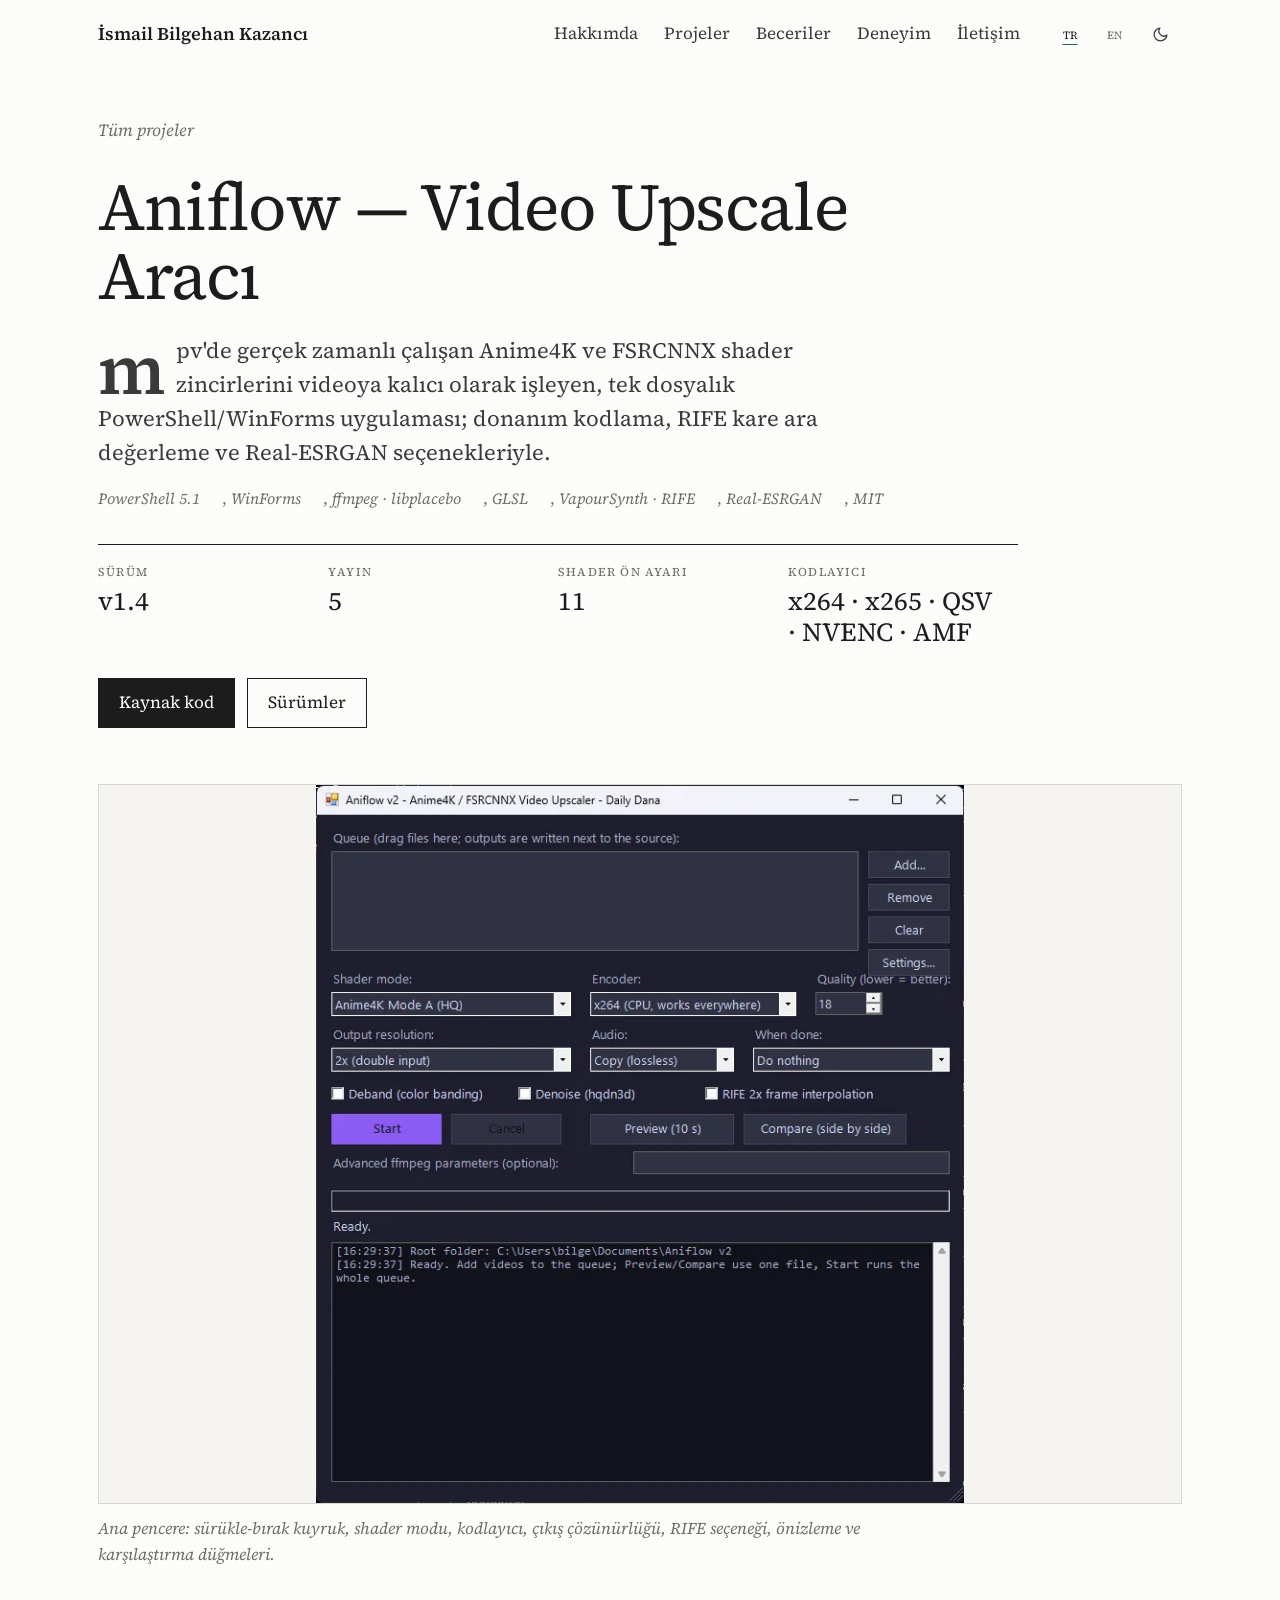
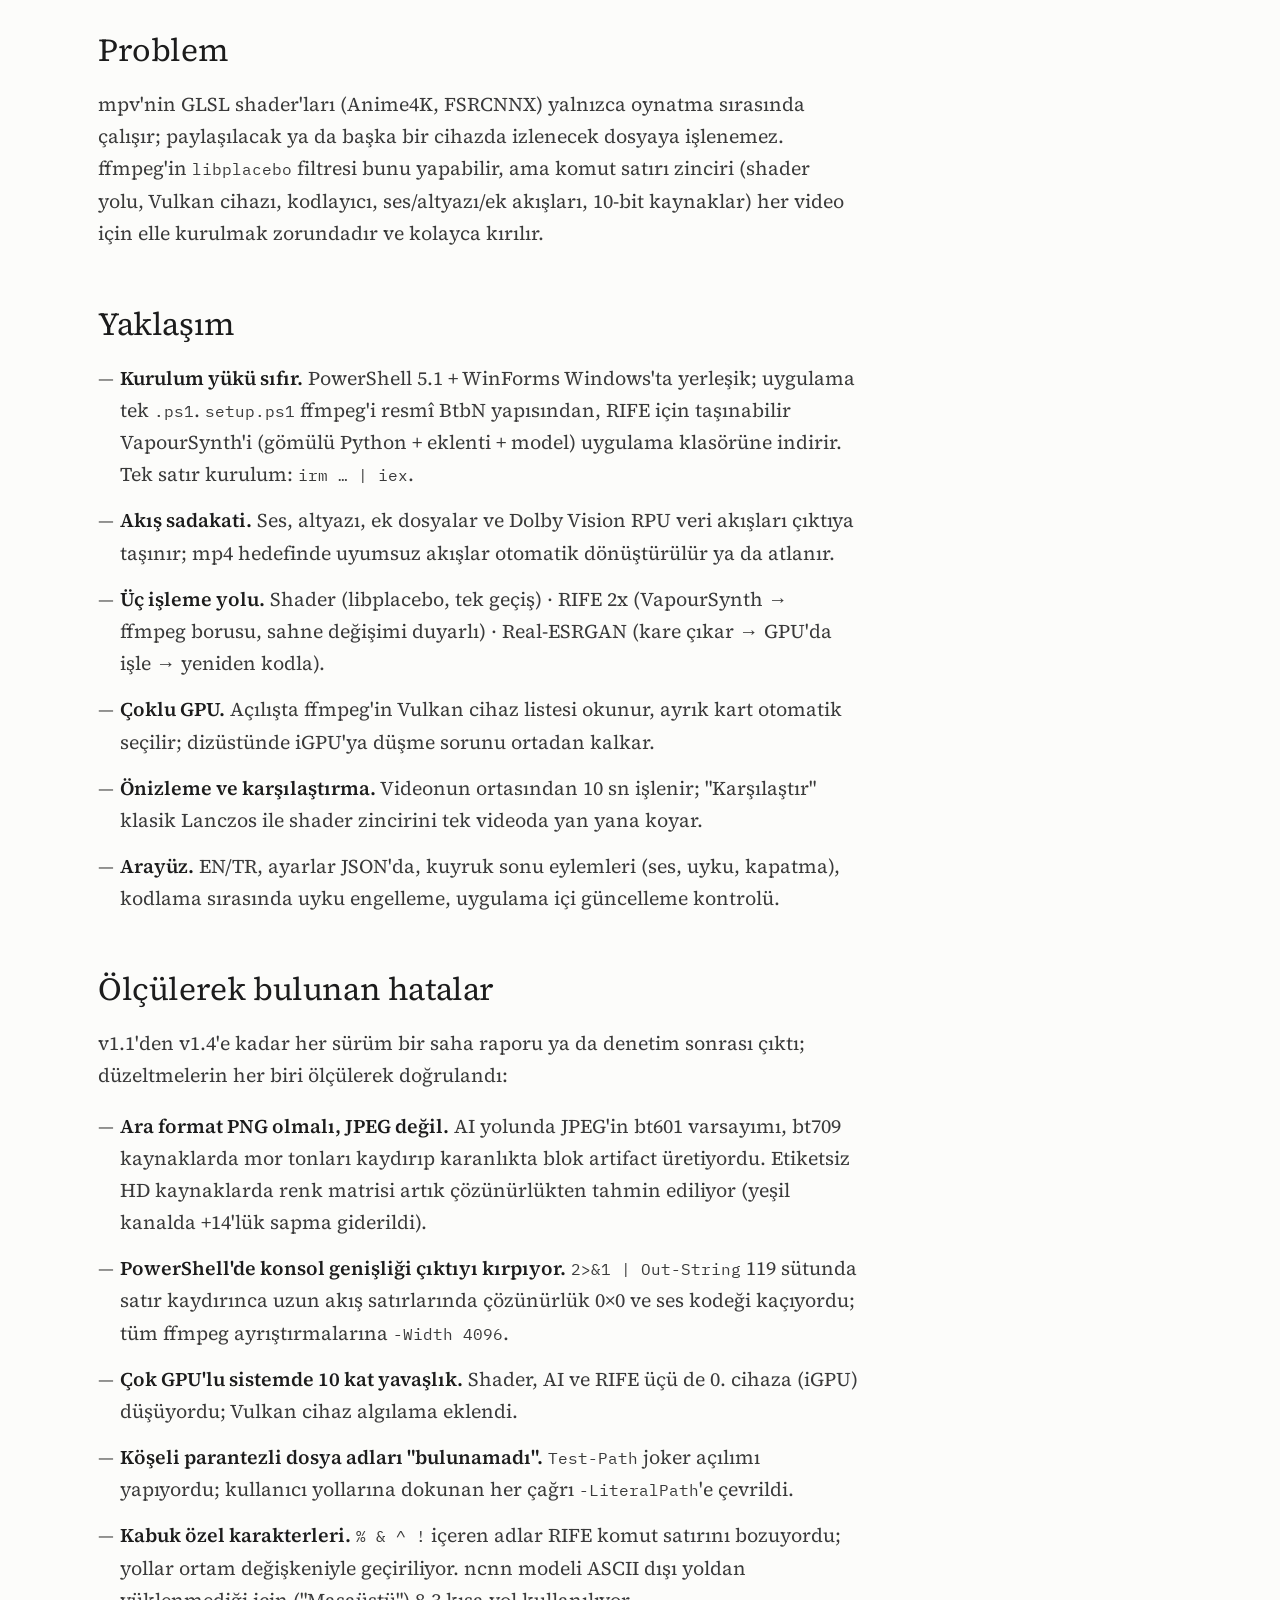
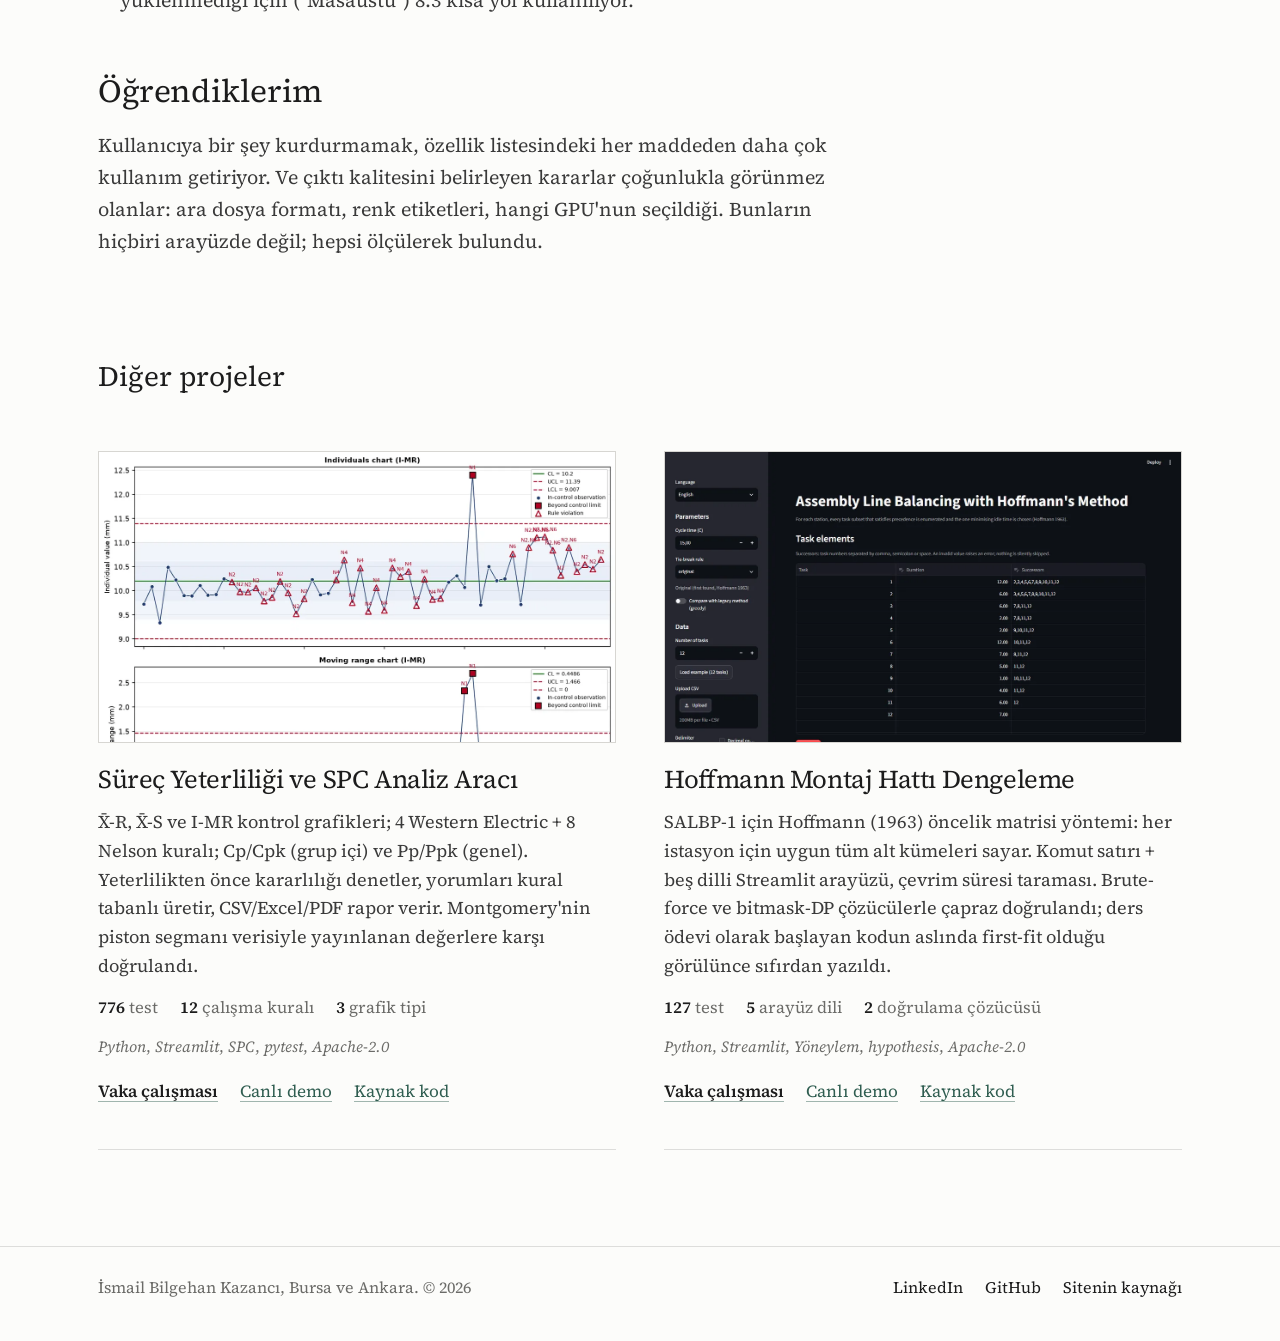
==== commit 6446627e: "Sadeleştirme: tekrarlayan etiketler, meta satırları, oklar ve numaralar kaldırıldı; menü düğmeleri 4" ====
--- a/projeler/aniflow/index.html
+++ b/projeler/aniflow/index.html
@@ -84,10 +84,9 @@
 <main id="icerik">
   <article class="case">
     <div class="wrap">
-      <nav class="crumb" aria-label="Sayfa yolu" data-aria="aria.crumb"><a href="/#projeler">← <span data-lang="tr">Projeler</span><span data-lang="en">Projects</span></a></nav>
+      <nav class="crumb" aria-label="Sayfa yolu" data-aria="aria.crumb"><a href="/#projeler"><span data-lang="tr">Tüm projeler</span><span data-lang="en">All projects</span></a></nav>
 
       <header class="case-head">
-        <div class="kicker"><span data-lang="tr">Vaka çalışması · Yazılım ve otomasyon · 2026</span><span data-lang="en">Case study · Software and automation · 2026</span></div>
         <h1 class="case-title"><span data-lang="tr">Aniflow — Video Upscale Aracı</span><span data-lang="en">Aniflow — Video Upscaler</span></h1>
         <p class="case-lead"><span data-lang="tr">mpv'de gerçek zamanlı çalışan Anime4K ve FSRCNNX shader zincirlerini videoya kalıcı olarak işleyen, tek dosyalık PowerShell/WinForms uygulaması; donanım kodlama, RIFE kare ara değerleme ve Real-ESRGAN seçenekleriyle.</span><span data-lang="en">A single-file PowerShell/WinForms application that permanently bakes the Anime4K and FSRCNNX shader chains mpv runs in real time into video files, with hardware encoding, RIFE frame interpolation and Real-ESRGAN options.</span></p>
         <div class="case-tags"><span class="chip">PowerShell 5.1</span><span class="chip">WinForms</span><span class="chip">ffmpeg · libplacebo</span><span class="chip">GLSL</span><span class="chip">VapourSynth · RIFE</span><span class="chip">Real-ESRGAN</span><span class="chip">MIT</span></div>
@@ -98,8 +97,8 @@
           <div><dt><span data-lang="tr">Kodlayıcı</span><span data-lang="en">Encoders</span></dt><dd>x264 · x265 · QSV · NVENC · AMF</dd></div>
         </dl>
         <div class="case-actions">
-          <a class="btn btn-accent" href="https://github.com/DailyDana/Aniflow" target="_blank" rel="noopener"><span data-lang="tr">Kaynak kod</span><span data-lang="en">Source code</span> <span aria-hidden="true">↗</span></a>
-          <a class="btn btn-line" href="https://github.com/DailyDana/Aniflow/releases" target="_blank" rel="noopener"><span data-lang="tr">Sürümler</span><span data-lang="en">Releases</span> <span aria-hidden="true">↗</span></a>
+          <a class="btn btn-accent" href="https://github.com/DailyDana/Aniflow" target="_blank" rel="noopener"><span data-lang="tr">Kaynak kod</span><span data-lang="en">Source code</span></a>
+          <a class="btn btn-line" href="https://github.com/DailyDana/Aniflow/releases" target="_blank" rel="noopener"><span data-lang="tr">Sürümler</span><span data-lang="en">Releases</span></a>
         </div>
       </header>
 
@@ -179,7 +178,7 @@
       </div>
 
       <section class="related">
-        <div class="sec-head"><span class="sec-no">→</span><span class="sec-label"><span data-lang="tr">Diğer projeler</span><span data-lang="en">Other projects</span></span></div>
+        <h2 class="related-title"><span data-lang="tr">Diğer projeler</span><span data-lang="en">Other projects</span></h2>
         <div class="projects-grid-2" id="related" data-exclude="aniflow"></div>
       </section>
     </div>
@@ -189,7 +188,7 @@
 <!-- chrome:footer -->
 <footer class="footer">
   <div class="wrap footer-inner">
-    <span>İsmail Bilgehan Kazancı · Bursa · Ankara · © <span id="year">2026</span></span>
+    <span>İsmail Bilgehan Kazancı, Bursa ve Ankara. © <span id="year">2026</span></span>
     <span class="footer-links">
       <a href="https://www.linkedin.com/in/ismailbilgehankazanci" target="_blank" rel="noopener">LinkedIn</a>
       <a href="https://github.com/DailyDana" target="_blank" rel="noopener">GitHub</a>
--- a/assets/css/style.css
+++ b/assets/css/style.css
@@ -56,7 +56,8 @@
   --mute: #6B6B68;
   --line: rgba(28, 28, 28, .14);
   --line-strong: rgba(28, 28, 28, .75);
-  --accent: #C8102E;          /* teknik resim kırmızısı: yalnız hero'daki ölçü çizgisi */
+  --accent: #C8102E;          /* uyarı kırmızısı: 404 ve Cpk "yetersiz" */
+  --draft: #2E7556;           /* pafta çizim rengi: ilk ekrandaki ölçü çizgisi, eksenler, CAD imleci */
   --accent-ink: #FFFFFF;
   --accent-soft: rgba(200, 16, 46, .07);
   --link: #2F5D50;            /* editoryal vurgu: bağlantılar ve italik */
@@ -89,6 +90,7 @@
   --line: rgba(236, 234, 228, .14);
   --line-strong: rgba(236, 234, 228, .7);
   --accent: #F0707A;
+  --draft: #86C9AC;
   --accent-ink: #141414;
   --accent-soft: rgba(240, 112, 122, .1);
   --link: #8FC4B3;
@@ -150,6 +152,8 @@
 .sec-no { display: none; }
 .sec-label { font-size: 20px; color: var(--mute); }
 .sec-head::after { content: ''; flex: 1; height: 1px; background: var(--line); }
+.sec-title { margin-bottom: 36px; }
+.related-title { font-size: 28px; font-weight: 400; margin-bottom: 8px; }
 .sec-intro { display: grid; grid-template-columns: 1.2fr 1fr; gap: 56px; align-items: end; margin-bottom: 52px; }
 .sec-intro p { color: var(--mute); font-size: 18px; max-width: 460px; font-style: italic; }
 
@@ -158,7 +162,7 @@
 .link-arrow.is-muted { color: var(--ink); }
 .metric { font-size: 16.5px; color: var(--mute); white-space: nowrap; font-variant-numeric: lining-nums tabular-nums; }
 .metric b { color: var(--ink); font-weight: 600; margin-right: 4px; }
-.metric + .metric::before { content: '·'; margin: 0 10px; }
+.card-metrics, .case-tags { column-gap: 22px; }
 .chip { font-size: 15.5px; color: var(--mute); font-style: italic; white-space: nowrap; }
 .chip + .chip::before { content: ', '; font-style: normal; }
 
@@ -176,12 +180,12 @@
 .nav-links { display: flex; align-items: center; gap: 26px; font-size: 17px; }
 .nav-links a { padding: 4px 0; color: var(--ink-2); }
 .nav-links a:hover, .nav-links a.is-current { color: var(--ink); text-decoration: underline; text-decoration-color: var(--link); text-underline-offset: 6px; text-decoration-thickness: 1px; }
-.toggles { display: flex; align-items: center; gap: 14px; }
+.toggles { display: flex; align-items: center; gap: 2px; }
 .lang { display: inline-flex; align-items: center; font-size: 15px; font-variant-caps: all-small-caps; letter-spacing: .07em; }
-.lang button { min-width: 30px; height: 32px; padding: 0 4px; color: var(--mute); }
-.lang button + button::before { content: '/'; margin-right: 6px; color: var(--line-strong); }
+.lang button { min-width: 44px; height: 44px; padding: 0 6px; color: var(--mute); }
+
 .lang button[aria-pressed="true"] { color: var(--ink); text-decoration: underline; text-decoration-color: var(--link); text-underline-offset: 5px; }
-.theme { width: 32px; height: 32px; display: inline-flex; align-items: center; justify-content: center; color: var(--ink-2); }
+.theme { width: 44px; height: 44px; display: inline-flex; align-items: center; justify-content: center; color: var(--ink-2); }
 .theme:hover { color: var(--link); }
 .theme svg { width: 17px; height: 17px; fill: none; stroke: currentColor; stroke-width: 1.8; stroke-linecap: round; stroke-linejoin: round; }
 :root[data-theme="dark"] .theme .i-moon { display: none; }
@@ -220,18 +224,18 @@
 /* ölçü çizgisi */
 .dimline {
   position: relative; height: 34px; margin-bottom: 18px; max-width: 700px;
-  border-left: .75px solid var(--accent); border-right: .75px solid var(--accent);
-  color: var(--accent); font: 500 13px/1 var(--mono); letter-spacing: .5px;
+  border-left: .75px solid var(--draft); border-right: .75px solid var(--draft);
+  color: var(--draft); font: 500 13px/1 var(--mono); letter-spacing: .5px;
   display: flex; justify-content: center;
 }
-.dimline::before { content: ''; position: absolute; left: 0; right: 0; top: 22px; height: .75px; background: var(--accent); }
+.dimline::before { content: ''; position: absolute; left: 0; right: 0; top: 22px; height: .75px; background: var(--draft); }
 .dimline::after {
   content: ''; position: absolute; left: 0; right: 0; top: 18px; height: 9px;
   background:
-    linear-gradient(to top right, transparent 48%, var(--accent) 50%, var(--accent) 60%, transparent 62%) left top / 12px 4.5px no-repeat,
-    linear-gradient(to bottom right, transparent 48%, var(--accent) 50%, var(--accent) 60%, transparent 62%) left bottom / 12px 4.5px no-repeat,
-    linear-gradient(to top left, transparent 48%, var(--accent) 50%, var(--accent) 60%, transparent 62%) right top / 12px 4.5px no-repeat,
-    linear-gradient(to bottom left, transparent 48%, var(--accent) 50%, var(--accent) 60%, transparent 62%) right bottom / 12px 4.5px no-repeat;
+    linear-gradient(to top right, transparent 48%, var(--draft) 50%, var(--draft) 60%, transparent 62%) left top / 12px 4.5px no-repeat,
+    linear-gradient(to bottom right, transparent 48%, var(--draft) 50%, var(--draft) 60%, transparent 62%) left bottom / 12px 4.5px no-repeat,
+    linear-gradient(to top left, transparent 48%, var(--draft) 50%, var(--draft) 60%, transparent 62%) right top / 12px 4.5px no-repeat,
+    linear-gradient(to bottom left, transparent 48%, var(--draft) 50%, var(--draft) 60%, transparent 62%) right bottom / 12px 4.5px no-repeat;
 }
 .dimline span { position: relative; z-index: 1; background: var(--bg); padding: 0 8px; margin-top: 2px; white-space: nowrap; }
 /* görünüş (portre) */
@@ -239,13 +243,44 @@
 .view-frame { position: relative; aspect-ratio: 4 / 5; border: .75px solid var(--ink); background: var(--bg); overflow: hidden; }
 .view-frame img { position: absolute; inset: 0; width: 100%; height: 100%; object-fit: cover; }
 .view-ph { position: absolute; inset: 0; display: flex; align-items: center; justify-content: center; }
-.view-ph::before, .view-ph::after { content: ''; position: absolute; background: var(--accent); }
-.view-ph::before { left: 50%; top: 10%; bottom: 10%; width: 1px; background: repeating-linear-gradient(to bottom, var(--accent) 0 14px, transparent 14px 18px, var(--accent) 18px 20px, transparent 20px 24px); }
-.view-ph::after { top: 50%; left: 10%; right: 10%; height: 1px; background: repeating-linear-gradient(to right, var(--accent) 0 14px, transparent 14px 18px, var(--accent) 18px 20px, transparent 20px 24px); }
+.view-ph::before, .view-ph::after { content: ''; position: absolute; background: var(--draft); }
+.view-ph::before { left: 50%; top: 10%; bottom: 10%; width: 1px; background: repeating-linear-gradient(to bottom, var(--draft) 0 14px, transparent 14px 18px, var(--draft) 18px 20px, transparent 20px 24px); }
+.view-ph::after { top: 50%; left: 10%; right: 10%; height: 1px; background: repeating-linear-gradient(to right, var(--draft) 0 14px, transparent 14px 18px, var(--draft) 18px 20px, transparent 20px 24px); }
 .view-ph span { position: relative; z-index: 1; font: 500 40px/1 var(--cond); letter-spacing: 2px; background: var(--bg); padding: 4px 12px; }
 .view:has(img) .view-ph { display: none; }
 .view-cap { margin-top: 10px; text-align: center; font: 500 12px var(--mono); letter-spacing: 1px; }
 .view-cap b { font-weight: 500; text-decoration: underline; text-underline-offset: 3px; }
+/* CAD imleci: artı çizgileri, imleç çevresinde milimetrik ızgara, konum okuması, bölge vurgusu */
+.sheet-hero.has-cad { cursor: crosshair; }
+.sheet-hero.has-cad a, .sheet-hero.has-cad button { cursor: pointer; }
+.cad { position: absolute; inset: 14px; overflow: hidden; opacity: 0; transition: opacity .25s ease; }
+.sheet-hero.is-cad .cad { opacity: 1; }
+.cad-grid {
+  position: absolute; inset: 0;
+  background-image:
+    linear-gradient(color-mix(in srgb, var(--draft) 45%, transparent) 1px, transparent 1px),
+    linear-gradient(90deg, color-mix(in srgb, var(--draft) 45%, transparent) 1px, transparent 1px),
+    linear-gradient(color-mix(in srgb, var(--draft) 18%, transparent) 1px, transparent 1px),
+    linear-gradient(90deg, color-mix(in srgb, var(--draft) 18%, transparent) 1px, transparent 1px);
+  background-size: 100px 100px, 100px 100px, 20px 20px, 20px 20px;
+  -webkit-mask-image: radial-gradient(circle 200px at var(--mx, -999px) var(--my, -999px), var(--ink), transparent 100%);
+  mask-image: radial-gradient(circle 200px at var(--mx, -999px) var(--my, -999px), var(--ink), transparent 100%);
+}
+.cad-x, .cad-y { position: absolute; background: var(--draft); opacity: .6; }
+.cad-x { left: 0; right: 0; height: 1px; top: var(--my, -10px); }
+.cad-y { top: 0; bottom: 0; width: 1px; left: var(--mx, -10px); }
+/* okuma kutusu içerikten sonra gelir: yazının ve antetin üstünde kalır */
+.cad-read {
+  position: absolute; z-index: 5; left: var(--hx, -999px); top: var(--hy, -999px); transform: translate(12px, 10px);
+  opacity: 0; transition: opacity .2s ease; pointer-events: none;
+  font: 500 11px/1 var(--mono); letter-spacing: .5px; color: var(--draft); background: var(--bg);
+  border: 1px solid var(--draft); padding: 4px 6px; white-space: nowrap;
+}
+.sheet-hero.is-cad .cad-read { opacity: 1; }
+.cad-read.is-flip { transform: translate(calc(-100% - 12px), 10px); }
+.sheet-top i, .sheet-left i { transition: color .15s ease, background .15s ease; }
+.sheet-top i.is-on, .sheet-left i.is-on { color: var(--draft); background: color-mix(in srgb, var(--draft) 12%, transparent); }
+
 /* antet */
 .titleblock {
   position: absolute; right: calc(var(--sheet) + 14px); bottom: calc(var(--sheet) + 14px); width: 580px;
@@ -257,7 +292,7 @@
 .titleblock .wide { grid-column: span 2; }
 .titleblock .tb-name { font: 500 18px/1.1 var(--cond); letter-spacing: .5px; }
 .titleblock a { text-decoration: underline; text-underline-offset: 2px; }
-.titleblock a:hover { color: var(--accent); }
+.titleblock a:hover { color: var(--draft); }
 
 /* ---------- hakkımda ---------- */
 .about-grid { display: grid; grid-template-columns: 1fr 1.15fr; gap: 72px; align-items: start; }
@@ -282,7 +317,7 @@
 .card p { color: var(--ink-2); font-size: 18px; }
 .card-metrics, .card-tags { display: flex; flex-wrap: wrap; row-gap: 2px; }
 .card-links { display: flex; flex-wrap: wrap; gap: 6px 22px; font-size: 17px; margin-top: 4px; }
-.card-links a { color: var(--link); }
+.card-links a, .tool-links a, .xp-links a { color: var(--link); text-decoration: underline; text-decoration-thickness: 1px; text-underline-offset: 4px; text-decoration-color: color-mix(in srgb, var(--link) 45%, transparent); }
 .card-links a:hover { text-decoration: underline; text-underline-offset: 4px; }
 .card-links a.is-muted { color: var(--ink); font-weight: 600; }
 .projects-grid-2 { display: grid; grid-template-columns: repeat(2, 1fr); column-gap: 48px; }
@@ -292,7 +327,7 @@
 
 /* ---------- araçlar ---------- */
 .tools { border-top: 1px solid var(--ink); }
-.tool { display: grid; grid-template-columns: 48px 1fr auto; gap: 20px; align-items: baseline; padding: 24px 0; border-bottom: 1px solid var(--line); }
+.tool { display: grid; grid-template-columns: 1fr auto; gap: 20px; align-items: baseline; padding: 24px 0; border-bottom: 1px solid var(--line); }
 .tool-no { font-style: italic; color: var(--mute); }
 .tool h3 { font-size: 23px; font-weight: 500; letter-spacing: -.2px; }
 .tool p { margin-top: 4px; color: var(--ink-2); font-size: 17.5px; max-width: 720px; }
@@ -363,6 +398,9 @@
 .contact-grid { display: grid; grid-template-columns: 1.2fr 1fr; gap: 64px; align-items: end; }
 .contact-title { font-size: clamp(36px, 4.6vw, 60px); line-height: 1.06; font-weight: 400; letter-spacing: -1px; }
 .contact-side p { font-size: 19px; color: var(--ink-2); }
+.contact-mail { margin-top: 14px; font-size: clamp(20px, 2.2vw, 26px); overflow-wrap: anywhere; }
+.contact-mail a { color: var(--link); text-decoration: underline; text-decoration-thickness: 1px; text-underline-offset: 5px; }
+.contact-mail a:hover { color: var(--ink); }
 .contact-actions { margin-top: 24px; display: flex; flex-wrap: wrap; gap: 12px; }
 
 /* ---------- alt bilgi (editoryal) ---------- */
@@ -401,8 +439,6 @@
 .case-hero img { width: 100%; max-height: 720px; object-fit: cover; object-position: top; border: 1px solid var(--line); background: var(--bg-2); }
 .case-hero.is-contain img { object-fit: contain; }
 .case-hero figcaption { margin-top: 12px; font-size: 16.5px; font-style: italic; color: var(--mute); max-width: 820px; }
-html[lang="tr"] .case-hero figcaption::before { content: 'Şekil 1. '; }
-html[lang="en"] .case-hero figcaption::before { content: 'Figure 1. '; }
 .case-hero figcaption::before { font-style: normal; font-weight: 600; color: var(--ink); }
 .case-body { margin-top: 64px; max-width: 760px; }
 .case-body section + section { margin-top: 56px; }
@@ -470,8 +506,8 @@
   .about-grid { gap: 24px; }
   .sec-intro { gap: 14px; margin-bottom: 36px; }
   .xp { grid-template-columns: 1fr; gap: 8px; }
-  .tool { grid-template-columns: 32px 1fr; }
-  .tool-links { grid-column: 2; margin-top: 6px; }
+  .tool { grid-template-columns: 1fr; }
+  .tool-links { margin-top: 6px; }
   .cpk { grid-template-columns: 1fr; }
   .cpk-in { padding-right: 0; border-right: 0; border-bottom: 1px solid var(--line); }
   .cpk-out { padding-left: 0; }
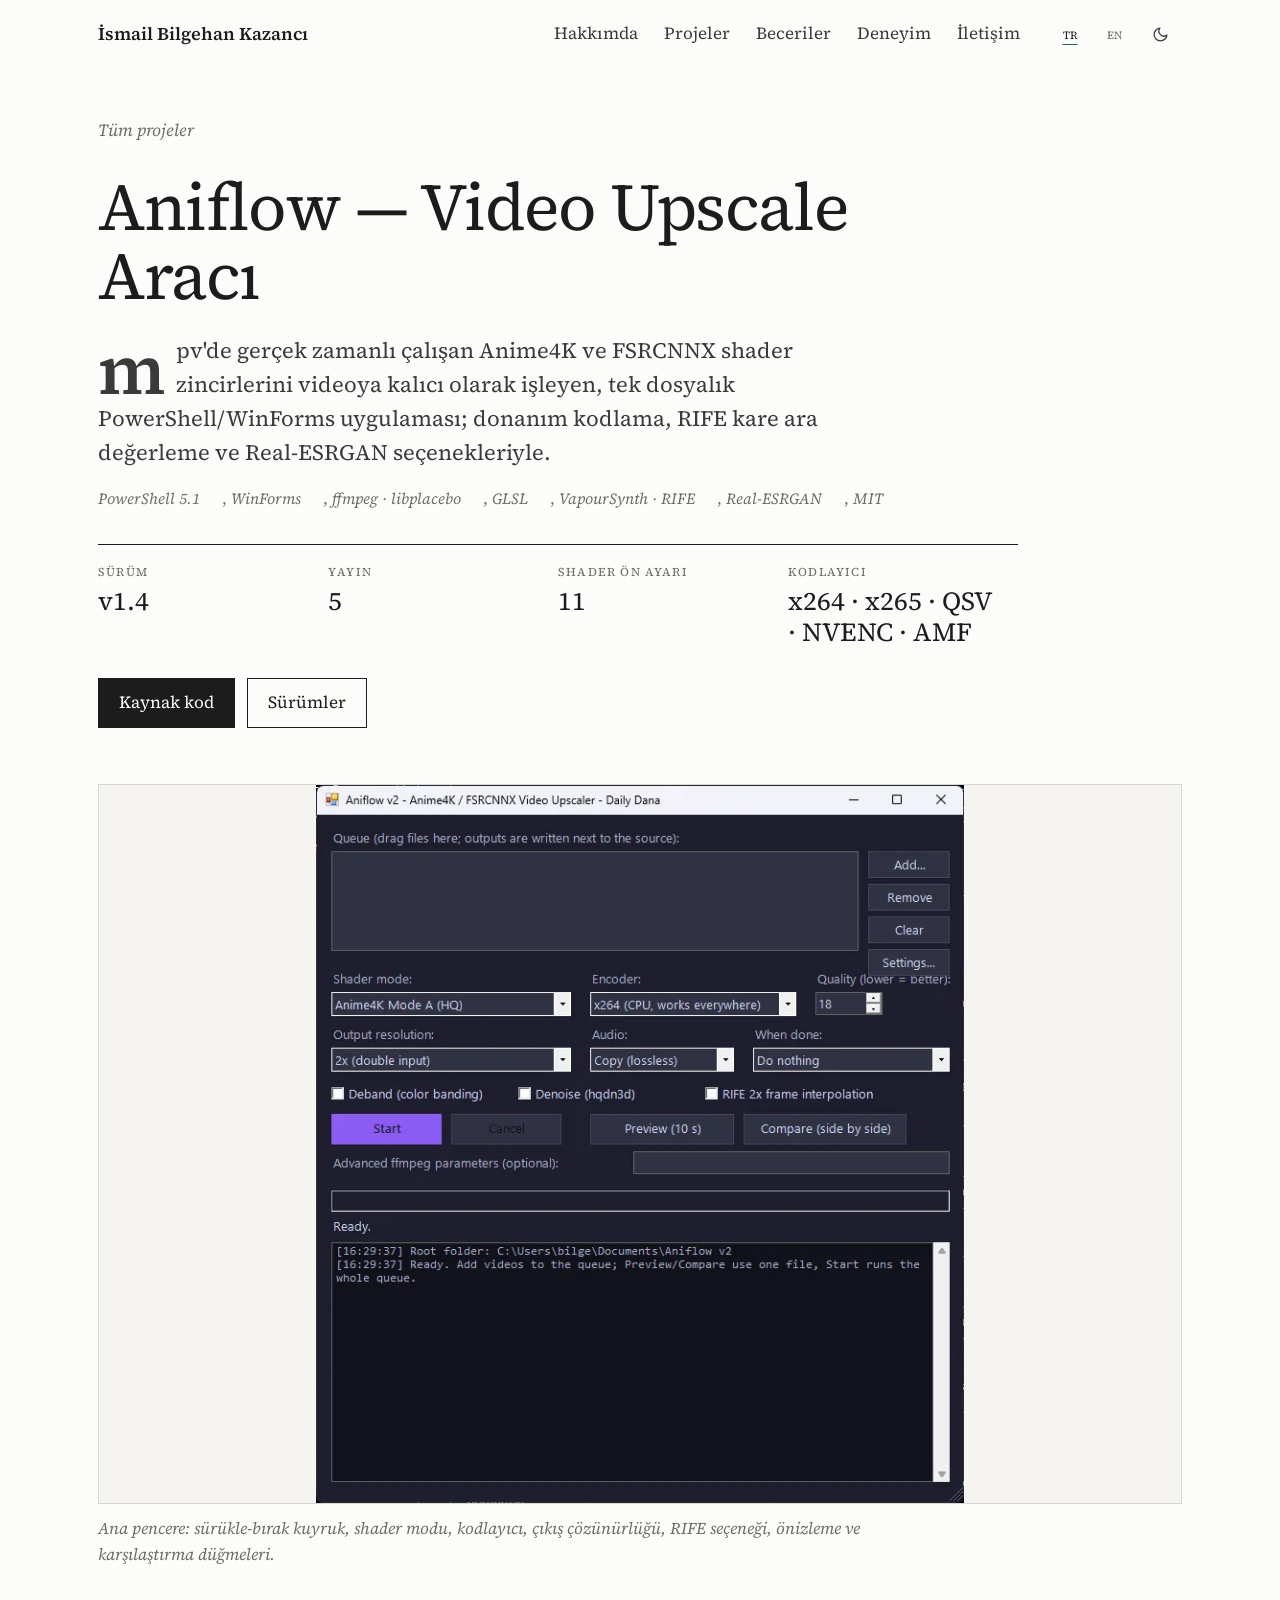
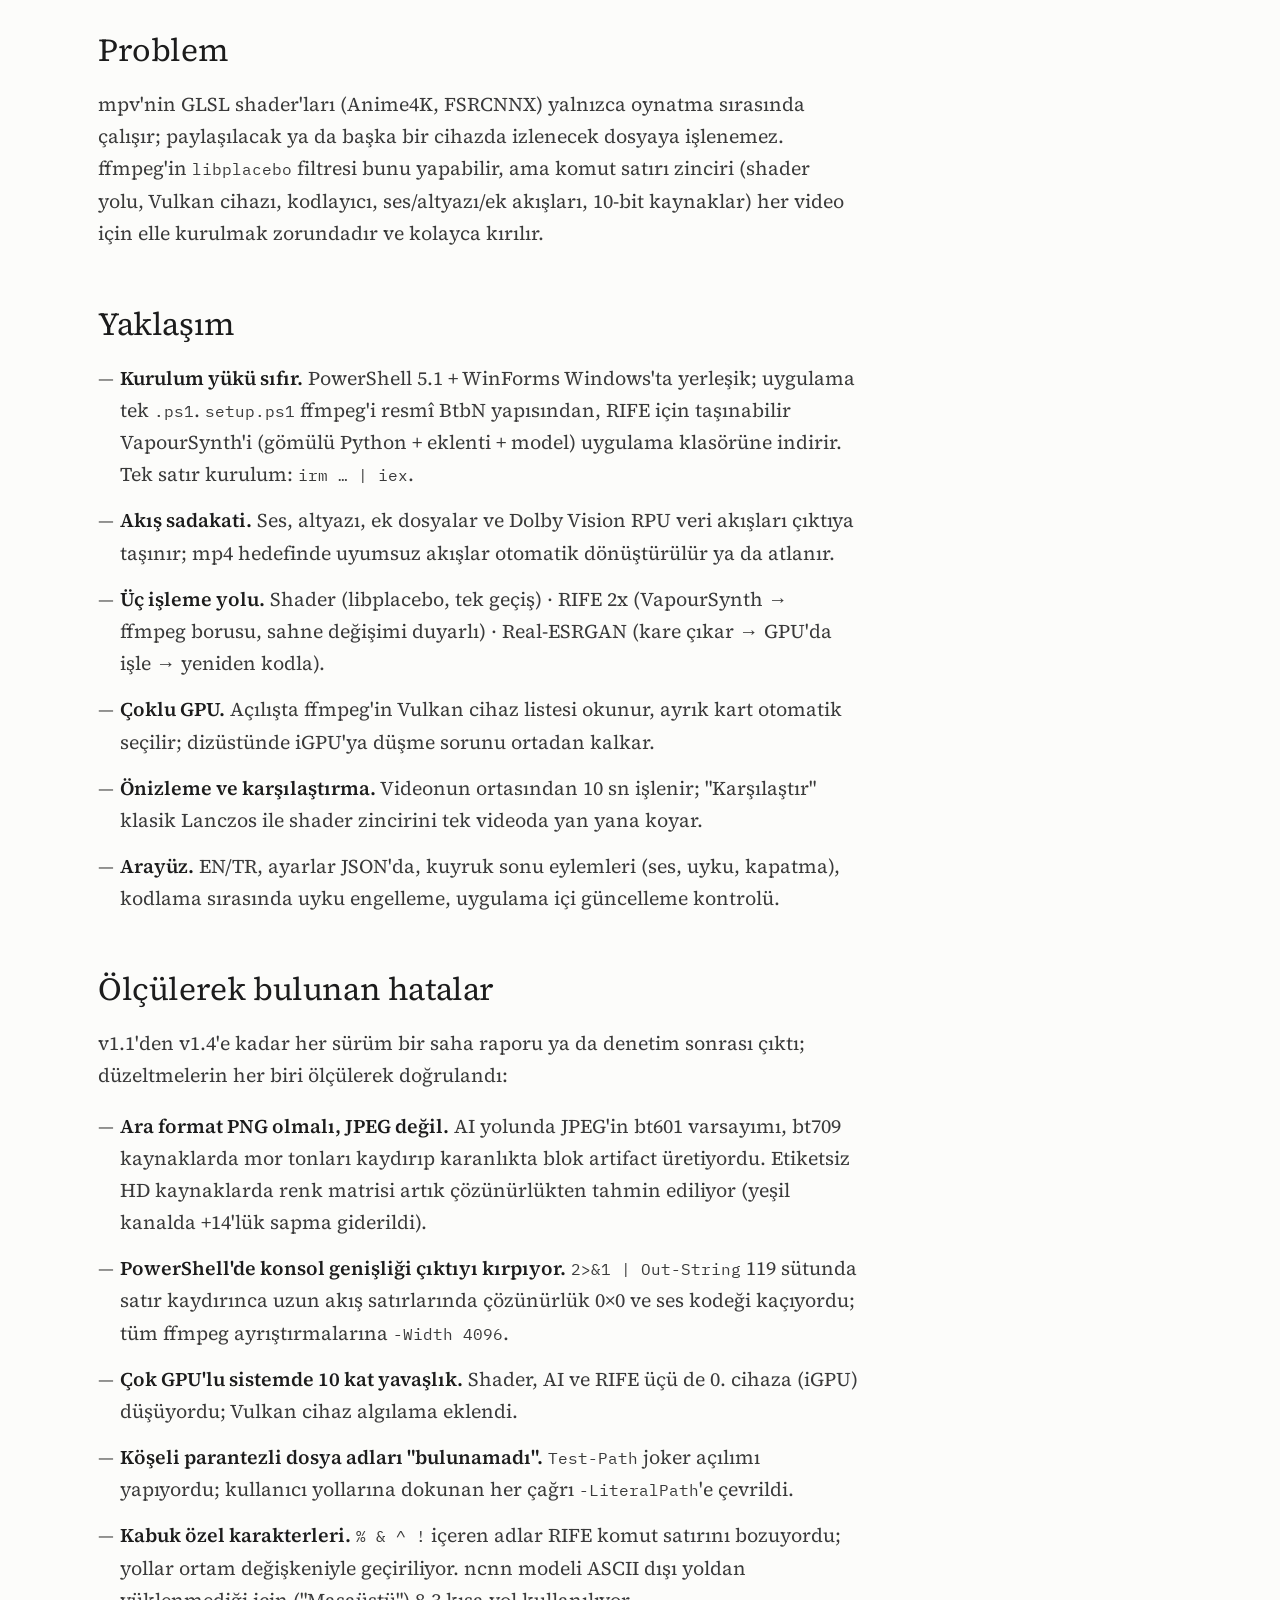
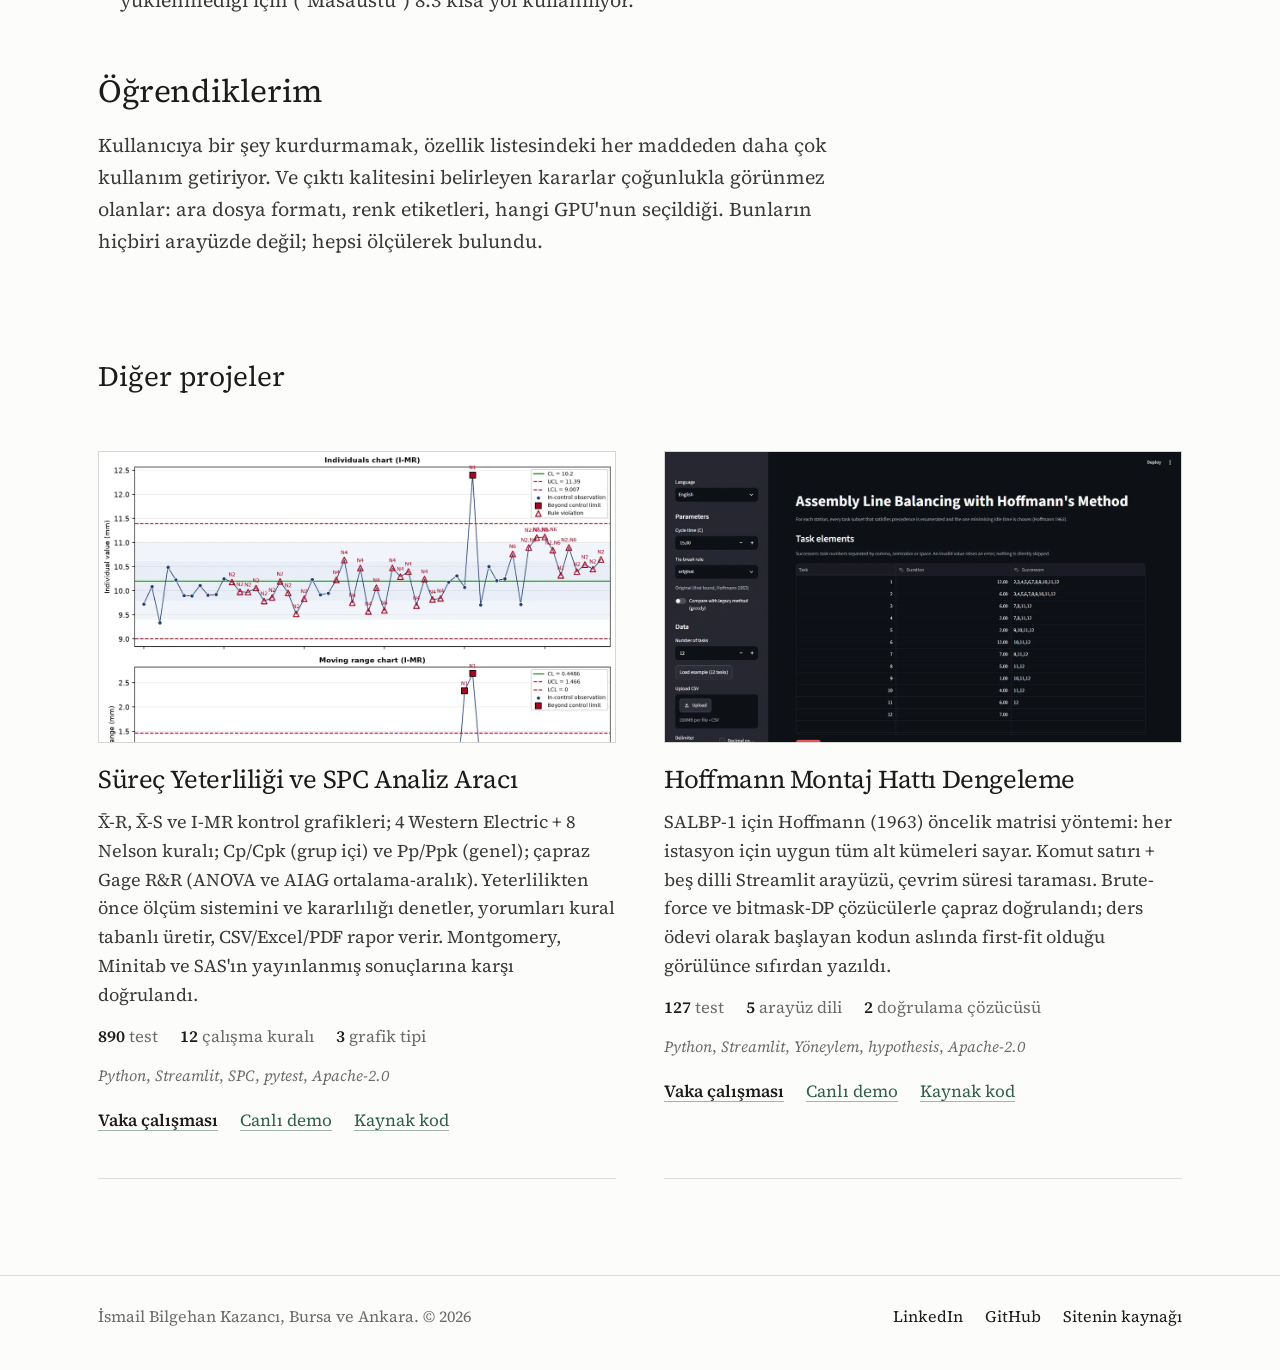
==== commit 6911ce68: "Cloudflare Web Analytics ekle (çerezsiz ziyaret sayımı)" ====
--- a/projeler/aniflow/index.html
+++ b/projeler/aniflow/index.html
@@ -200,5 +200,6 @@
 
 <script src="/assets/js/data.js"></script>
 <script src="/assets/js/main.js"></script>
+<!-- Cloudflare Web Analytics --><script type='module' src='https://static.cloudflareinsights.com/beacon.min.js' data-cf-beacon='{"token": "fa9ce7c9204f44c0bb32274c1430b982"}'></script><!-- End Cloudflare Web Analytics -->
 </body>
 </html>
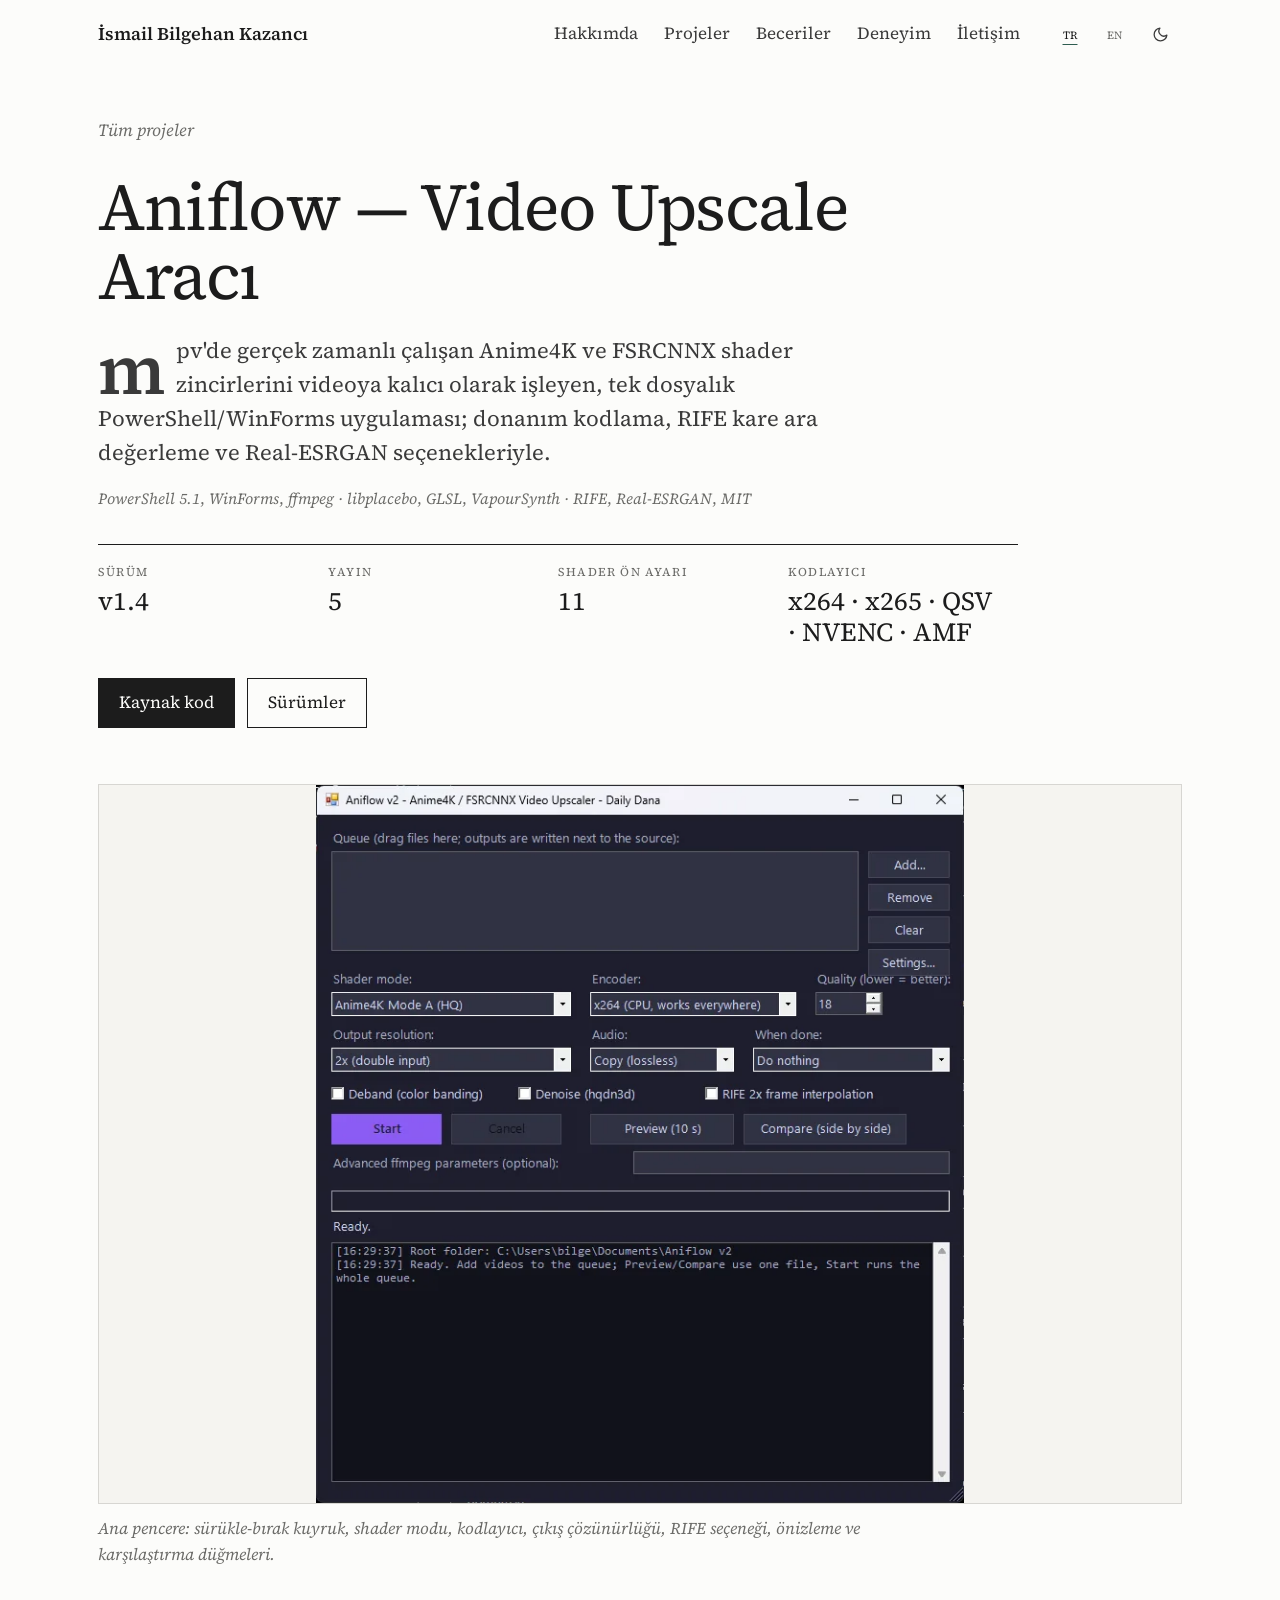
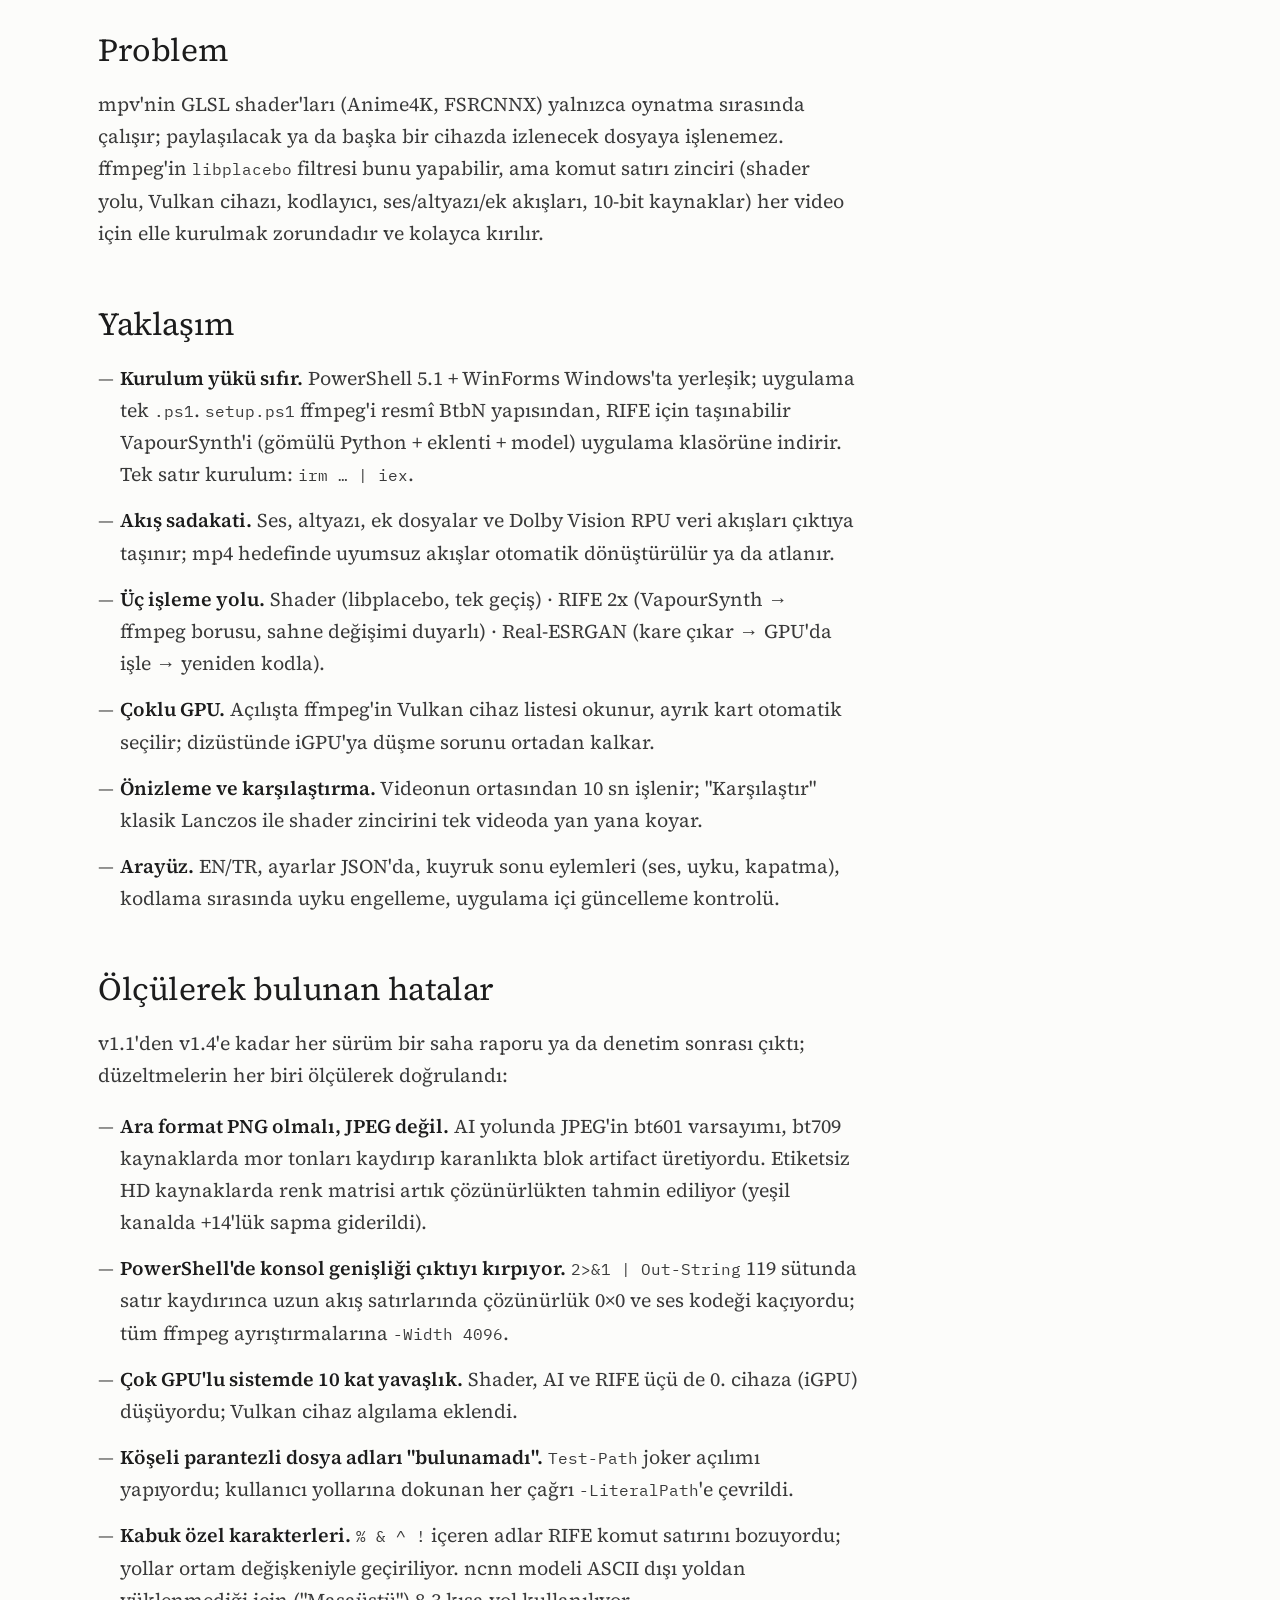
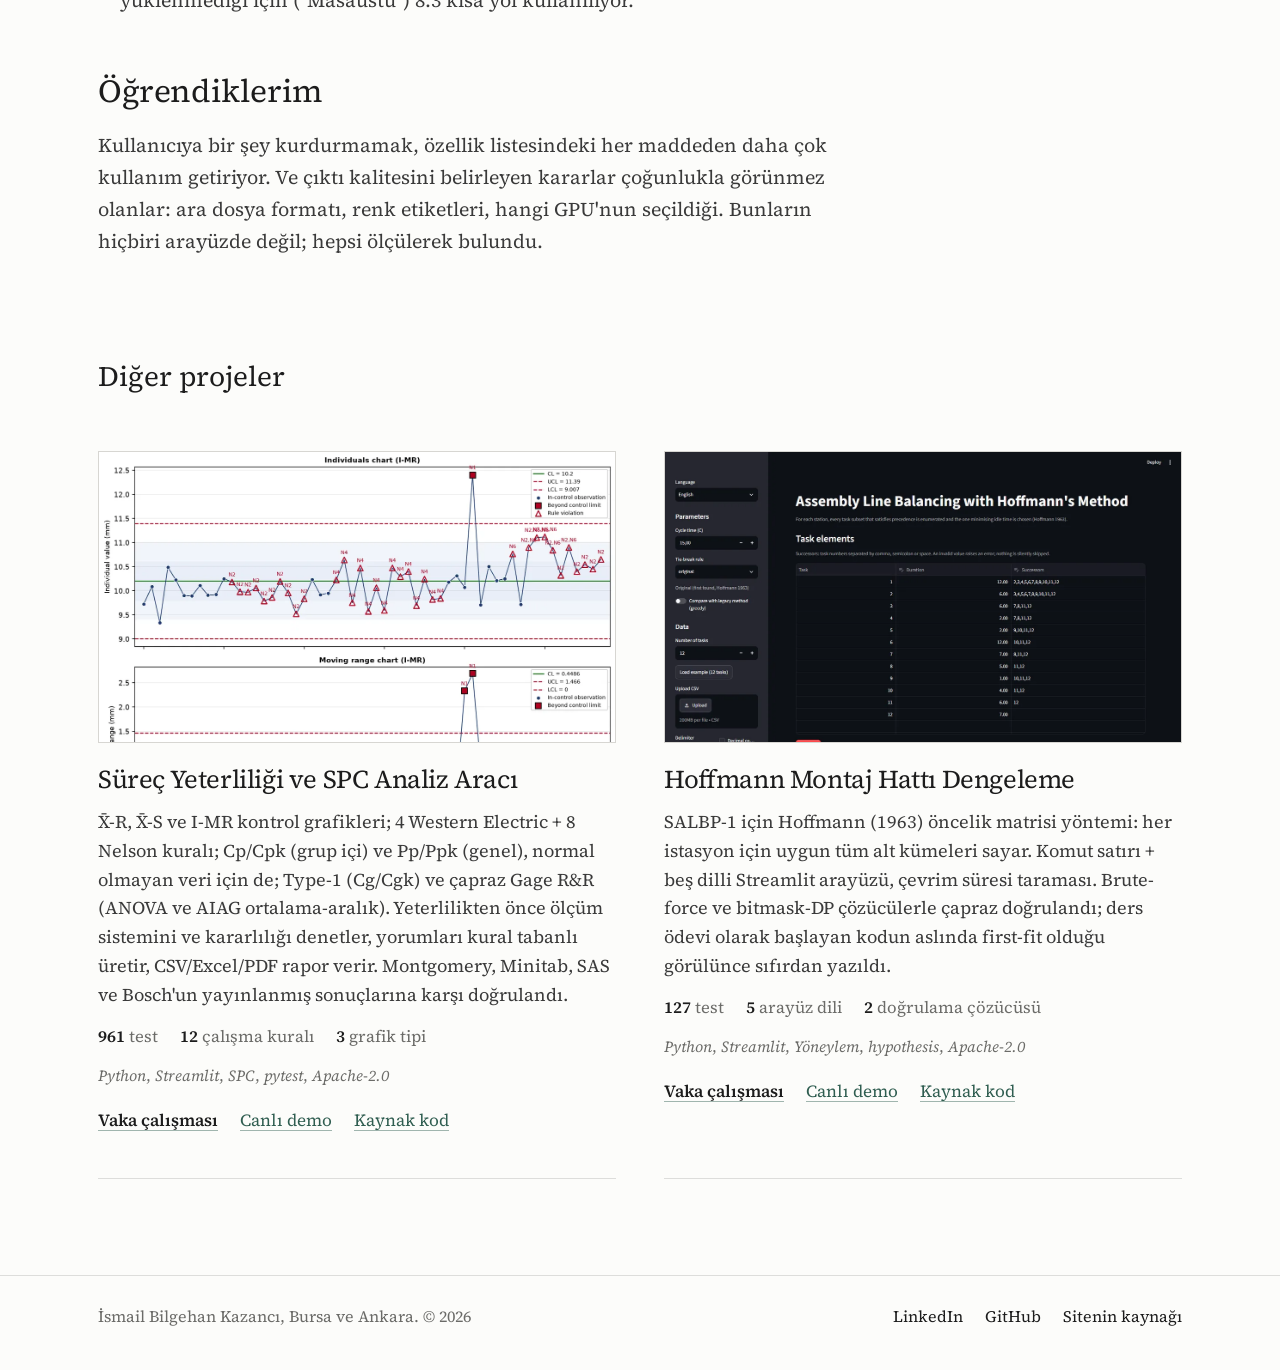
==== commit 38868c1a: "Kasım güncellemesi: kompozit hesaplayıcı, CV indirme, statik içerik, lang öznitelikleri İlk ekran sa" ====
--- a/projeler/aniflow/index.html
+++ b/projeler/aniflow/index.html
@@ -47,7 +47,7 @@
 </head>
 <body>
 
-<a class="skip" href="#icerik"><span data-lang="tr">İçeriğe geç</span><span data-lang="en">Skip to content</span></a>
+<a class="skip" href="#icerik"><span data-lang="tr" lang="tr">İçeriğe geç</span><span data-lang="en" lang="en">Skip to content</span></a>
 
 <!-- chrome:nav -->
 <header class="nav" id="nav">
@@ -57,11 +57,11 @@
     </a>
     <div class="nav-right">
       <nav class="nav-links" id="navLinks" aria-label="Ana menü" data-aria="aria.menu">
-        <a href="/#hakkimda" data-nav><span data-lang="tr">Hakkımda</span><span data-lang="en">About</span></a>
-        <a href="/#projeler" data-nav><span data-lang="tr">Projeler</span><span data-lang="en">Projects</span></a>
-        <a href="/#beceriler" data-nav><span data-lang="tr">Beceriler</span><span data-lang="en">Skills</span></a>
-        <a href="/#deneyim" data-nav><span data-lang="tr">Deneyim</span><span data-lang="en">Experience</span></a>
-        <a href="/#iletisim" data-nav><span data-lang="tr">İletişim</span><span data-lang="en">Contact</span></a>
+        <a href="/#hakkimda" data-nav><span data-lang="tr" lang="tr">Hakkımda</span><span data-lang="en" lang="en">About</span></a>
+        <a href="/#projeler" data-nav><span data-lang="tr" lang="tr">Projeler</span><span data-lang="en" lang="en">Projects</span></a>
+        <a href="/#beceriler" data-nav><span data-lang="tr" lang="tr">Beceriler</span><span data-lang="en" lang="en">Skills</span></a>
+        <a href="/#deneyim" data-nav><span data-lang="tr" lang="tr">Deneyim</span><span data-lang="en" lang="en">Experience</span></a>
+        <a href="/#iletisim" data-nav><span data-lang="tr" lang="tr">İletişim</span><span data-lang="en" lang="en">Contact</span></a>
       </nav>
       <div class="toggles">
         <div class="lang" role="group" aria-label="Dil / Language">
@@ -84,43 +84,43 @@
 <main id="icerik">
   <article class="case">
     <div class="wrap">
-      <nav class="crumb" aria-label="Sayfa yolu" data-aria="aria.crumb"><a href="/#projeler"><span data-lang="tr">Tüm projeler</span><span data-lang="en">All projects</span></a></nav>
+      <nav class="crumb" aria-label="Sayfa yolu" data-aria="aria.crumb"><a href="/#projeler"><span data-lang="tr" lang="tr">Tüm projeler</span><span data-lang="en" lang="en">All projects</span></a></nav>
 
       <header class="case-head">
-        <h1 class="case-title"><span data-lang="tr">Aniflow — Video Upscale Aracı</span><span data-lang="en">Aniflow — Video Upscaler</span></h1>
-        <p class="case-lead"><span data-lang="tr">mpv'de gerçek zamanlı çalışan Anime4K ve FSRCNNX shader zincirlerini videoya kalıcı olarak işleyen, tek dosyalık PowerShell/WinForms uygulaması; donanım kodlama, RIFE kare ara değerleme ve Real-ESRGAN seçenekleriyle.</span><span data-lang="en">A single-file PowerShell/WinForms application that permanently bakes the Anime4K and FSRCNNX shader chains mpv runs in real time into video files, with hardware encoding, RIFE frame interpolation and Real-ESRGAN options.</span></p>
+        <h1 class="case-title"><span data-lang="tr" lang="tr">Aniflow — Video Upscale Aracı</span><span data-lang="en" lang="en">Aniflow — Video Upscaler</span></h1>
+        <p class="case-lead"><span data-lang="tr" lang="tr">mpv'de gerçek zamanlı çalışan Anime4K ve FSRCNNX shader zincirlerini videoya kalıcı olarak işleyen, tek dosyalık PowerShell/WinForms uygulaması; donanım kodlama, RIFE kare ara değerleme ve Real-ESRGAN seçenekleriyle.</span><span data-lang="en" lang="en">A single-file PowerShell/WinForms application that permanently bakes the Anime4K and FSRCNNX shader chains mpv runs in real time into video files, with hardware encoding, RIFE frame interpolation and Real-ESRGAN options.</span></p>
         <div class="case-tags"><span class="chip">PowerShell 5.1</span><span class="chip">WinForms</span><span class="chip">ffmpeg · libplacebo</span><span class="chip">GLSL</span><span class="chip">VapourSynth · RIFE</span><span class="chip">Real-ESRGAN</span><span class="chip">MIT</span></div>
         <dl class="case-metrics">
-          <div><dt><span data-lang="tr">Sürüm</span><span data-lang="en">Release</span></dt><dd>v1.4</dd></div>
-          <div><dt><span data-lang="tr">Yayın</span><span data-lang="en">Releases</span></dt><dd>5</dd></div>
-          <div><dt><span data-lang="tr">Shader ön ayarı</span><span data-lang="en">Shader presets</span></dt><dd>11</dd></div>
-          <div><dt><span data-lang="tr">Kodlayıcı</span><span data-lang="en">Encoders</span></dt><dd>x264 · x265 · QSV · NVENC · AMF</dd></div>
+          <div><dt><span data-lang="tr" lang="tr">Sürüm</span><span data-lang="en" lang="en">Release</span></dt><dd>v1.4</dd></div>
+          <div><dt><span data-lang="tr" lang="tr">Yayın</span><span data-lang="en" lang="en">Releases</span></dt><dd>5</dd></div>
+          <div><dt><span data-lang="tr" lang="tr">Shader ön ayarı</span><span data-lang="en" lang="en">Shader presets</span></dt><dd>11</dd></div>
+          <div><dt><span data-lang="tr" lang="tr">Kodlayıcı</span><span data-lang="en" lang="en">Encoders</span></dt><dd>x264 · x265 · QSV · NVENC · AMF</dd></div>
         </dl>
         <div class="case-actions">
-          <a class="btn btn-accent" href="https://github.com/DailyDana/Aniflow" target="_blank" rel="noopener"><span data-lang="tr">Kaynak kod</span><span data-lang="en">Source code</span></a>
-          <a class="btn btn-line" href="https://github.com/DailyDana/Aniflow/releases" target="_blank" rel="noopener"><span data-lang="tr">Sürümler</span><span data-lang="en">Releases</span></a>
+          <a class="btn btn-accent" href="https://github.com/DailyDana/Aniflow" target="_blank" rel="noopener"><span data-lang="tr" lang="tr">Kaynak kod</span><span data-lang="en" lang="en">Source code</span></a>
+          <a class="btn btn-line" href="https://github.com/DailyDana/Aniflow/releases" target="_blank" rel="noopener"><span data-lang="tr" lang="tr">Sürümler</span><span data-lang="en" lang="en">Releases</span></a>
         </div>
       </header>
 
       <figure class="case-hero is-contain">
         <img src="/assets/img/projects/aniflow.webp" width="676" height="749" alt="Aniflow arayüzü: kuyruk, shader modu, kodlayıcı, çözünürlük seçenekleri" fetchpriority="high">
-        <figcaption><span data-lang="tr">Ana pencere: sürükle-bırak kuyruk, shader modu, kodlayıcı, çıkış çözünürlüğü, RIFE seçeneği, önizleme ve karşılaştırma düğmeleri.</span><span data-lang="en">Main window: drag-and-drop queue, shader mode, encoder, output resolution, RIFE option, preview and compare buttons.</span></figcaption>
+        <figcaption><span data-lang="tr" lang="tr">Ana pencere: sürükle-bırak kuyruk, shader modu, kodlayıcı, çıkış çözünürlüğü, RIFE seçeneği, önizleme ve karşılaştırma düğmeleri.</span><span data-lang="en" lang="en">Main window: drag-and-drop queue, shader mode, encoder, output resolution, RIFE option, preview and compare buttons.</span></figcaption>
       </figure>
 
       <div class="case-body">
         <section>
-          <h2 data-no="01"><span data-lang="tr">Problem</span><span data-lang="en">Problem</span></h2>
-          <div data-lang="tr">
+          <h2 data-no="01"><span data-lang="tr" lang="tr">Problem</span><span data-lang="en" lang="en">Problem</span></h2>
+          <div data-lang="tr" lang="tr">
             <p>mpv'nin GLSL shader'ları (Anime4K, FSRCNNX) yalnızca oynatma sırasında çalışır; paylaşılacak ya da başka bir cihazda izlenecek dosyaya işlenemez. ffmpeg'in <code>libplacebo</code> filtresi bunu yapabilir, ama komut satırı zinciri (shader yolu, Vulkan cihazı, kodlayıcı, ses/altyazı/ek akışları, 10-bit kaynaklar) her video için elle kurulmak zorundadır ve kolayca kırılır.</p>
           </div>
-          <div data-lang="en">
+          <div data-lang="en" lang="en">
             <p>mpv's GLSL shaders (Anime4K, FSRCNNX) only run during playback; they cannot be baked into a file to share or watch elsewhere. ffmpeg's <code>libplacebo</code> filter can do it, but the command-line chain (shader path, Vulkan device, encoder, audio/subtitle/attachment streams, 10-bit sources) has to be assembled by hand for every video and breaks easily.</p>
           </div>
         </section>
 
         <section>
-          <h2 data-no="02"><span data-lang="tr">Yaklaşım</span><span data-lang="en">Approach</span></h2>
-          <div data-lang="tr">
+          <h2 data-no="02"><span data-lang="tr" lang="tr">Yaklaşım</span><span data-lang="en" lang="en">Approach</span></h2>
+          <div data-lang="tr" lang="tr">
             <ul>
               <li><strong>Kurulum yükü sıfır.</strong> PowerShell 5.1 + WinForms Windows'ta yerleşik; uygulama tek <code>.ps1</code>. <code>setup.ps1</code> ffmpeg'i resmî BtbN yapısından, RIFE için taşınabilir VapourSynth'i (gömülü Python + eklenti + model) uygulama klasörüne indirir. Tek satır kurulum: <code>irm … | iex</code>.</li>
               <li><strong>Akış sadakati.</strong> Ses, altyazı, ek dosyalar ve Dolby Vision RPU veri akışları çıktıya taşınır; mp4 hedefinde uyumsuz akışlar otomatik dönüştürülür ya da atlanır.</li>
@@ -130,7 +130,7 @@
               <li><strong>Arayüz.</strong> EN/TR, ayarlar JSON'da, kuyruk sonu eylemleri (ses, uyku, kapatma), kodlama sırasında uyku engelleme, uygulama içi güncelleme kontrolü.</li>
             </ul>
           </div>
-          <div data-lang="en">
+          <div data-lang="en" lang="en">
             <ul>
               <li><strong>Zero install burden.</strong> PowerShell 5.1 + WinForms ship with Windows; the app is a single <code>.ps1</code>. <code>setup.ps1</code> fetches ffmpeg from the official BtbN build and a portable VapourSynth (embedded Python + plugin + model) for RIFE. One-line install: <code>irm … | iex</code>.</li>
               <li><strong>Stream fidelity.</strong> Audio, subtitles, attachments and Dolby Vision RPU data streams are carried over; incompatible streams are converted or skipped for mp4 targets.</li>
@@ -143,8 +143,8 @@
         </section>
 
         <section>
-          <h2 data-no="03"><span data-lang="tr">Ölçülerek bulunan hatalar</span><span data-lang="en">Bugs found by measurement</span></h2>
-          <div data-lang="tr">
+          <h2 data-no="03"><span data-lang="tr" lang="tr">Ölçülerek bulunan hatalar</span><span data-lang="en" lang="en">Bugs found by measurement</span></h2>
+          <div data-lang="tr" lang="tr">
             <p>v1.1'den v1.4'e kadar her sürüm bir saha raporu ya da denetim sonrası çıktı; düzeltmelerin her biri ölçülerek doğrulandı:</p>
             <ul>
               <li><strong>Ara format PNG olmalı, JPEG değil.</strong> AI yolunda JPEG'in bt601 varsayımı, bt709 kaynaklarda mor tonları kaydırıp karanlıkta blok artifact üretiyordu. Etiketsiz HD kaynaklarda renk matrisi artık çözünürlükten tahmin ediliyor (yeşil kanalda +14'lük sapma giderildi).</li>
@@ -154,7 +154,7 @@
               <li><strong>Kabuk özel karakterleri.</strong> <code>% &amp; ^ !</code> içeren adlar RIFE komut satırını bozuyordu; yollar ortam değişkeniyle geçiriliyor. ncnn modeli ASCII dışı yoldan yüklenmediği için ("Masaüstü") 8.3 kısa yol kullanılıyor.</li>
             </ul>
           </div>
-          <div data-lang="en">
+          <div data-lang="en" lang="en">
             <p>Every release from v1.1 to v1.4 followed a field report or an audit, and each fix was verified by measurement:</p>
             <ul>
               <li><strong>The intermediate format must be PNG, not JPEG.</strong> In the AI path, JPEG's bt601 assumption shifted purples on bt709 sources and produced blocky artefacts in dark scenes. For untagged HD sources the colour matrix is now inferred from resolution (a +14 green-channel offset eliminated).</li>
@@ -167,19 +167,38 @@
         </section>
 
         <section>
-          <h2 data-no="04"><span data-lang="tr">Öğrendiklerim</span><span data-lang="en">What I learned</span></h2>
-          <div data-lang="tr">
+          <h2 data-no="04"><span data-lang="tr" lang="tr">Öğrendiklerim</span><span data-lang="en" lang="en">What I learned</span></h2>
+          <div data-lang="tr" lang="tr">
             <p>Kullanıcıya bir şey kurdurmamak, özellik listesindeki her maddeden daha çok kullanım getiriyor. Ve çıktı kalitesini belirleyen kararlar çoğunlukla görünmez olanlar: ara dosya formatı, renk etiketleri, hangi GPU'nun seçildiği. Bunların hiçbiri arayüzde değil; hepsi ölçülerek bulundu.</p>
           </div>
-          <div data-lang="en">
+          <div data-lang="en" lang="en">
             <p>Not making the user install anything brings more usage than any item on the feature list. And the decisions that decide output quality are mostly the invisible ones: the intermediate file format, colour tags, which GPU gets picked. None of them is in the UI; all of them were found by measuring.</p>
           </div>
         </section>
       </div>
 
       <section class="related">
-        <h2 class="related-title"><span data-lang="tr">Diğer projeler</span><span data-lang="en">Other projects</span></h2>
-        <div class="projects-grid-2" id="related" data-exclude="aniflow"></div>
+        <h2 class="related-title"><span data-lang="tr" lang="tr">Diğer projeler</span><span data-lang="en" lang="en">Other projects</span></h2>
+        <div class="projects-grid-2" id="related" data-exclude="aniflow"><!-- static:related --><article class="card card-medium" id="p-spc-analyzer">
+        <div class="card-media"><img src="/assets/img/projects/spc-analyzer.webp" width="1200" height="898" loading="lazy" decoding="async" alt="I-MR kontrol grafiği çıktısı" data-alt-tr="I-MR kontrol grafiği çıktısı" data-alt-en="I-MR control chart output"></div>
+        <div class="card-body">
+          <h3><a href="/projeler/spc-analyzer/"><span data-lang="tr" lang="tr">Süreç Yeterliliği ve SPC Analiz Aracı</span><span data-lang="en" lang="en">Process Capability &amp; SPC Analyzer</span></a></h3>
+          <p><span data-lang="tr" lang="tr">X̄-R, X̄-S ve I-MR kontrol grafikleri; 4 Western Electric + 8 Nelson kuralı; Cp/Cpk (grup içi) ve Pp/Ppk (genel), normal olmayan veri için de; Type-1 (Cg/Cgk) ve çapraz Gage R&amp;R (ANOVA ve AIAG ortalama-aralık). Yeterlilikten önce ölçüm sistemini ve kararlılığı denetler, yorumları kural tabanlı üretir, CSV/Excel/PDF rapor verir. Montgomery, Minitab, SAS ve Bosch'un yayınlanmış sonuçlarına karşı doğrulandı.</span><span data-lang="en" lang="en">X̄-R, X̄-S and I-MR control charts; 4 Western Electric + 8 Nelson rules; Cp/Cpk (within) and Pp/Ppk (overall), also for non-normal data; Type-1 (Cg/Cgk) and crossed Gage R&amp;R (ANOVA and AIAG Average &amp; Range). Checks the measurement system and stability before capability, produces rule-based interpretations and CSV/Excel/PDF reports. Validated against published Montgomery, Minitab, SAS and Bosch results.</span></p>
+          <div class="card-metrics"><span class="metric"><b>961</b><span data-lang="tr" lang="tr">test</span><span data-lang="en" lang="en">tests</span></span><span class="metric"><b>12</b><span data-lang="tr" lang="tr">çalışma kuralı</span><span data-lang="en" lang="en">run rules</span></span><span class="metric"><b>3</b><span data-lang="tr" lang="tr">grafik tipi</span><span data-lang="en" lang="en">chart types</span></span></div>
+          <div class="card-tags"><span class="chip">Python</span><span class="chip">Streamlit</span><span class="chip">SPC</span><span class="chip">pytest</span><span class="chip">Apache-2.0</span></div>
+          <div class="card-links"><a class="is-muted" href="/projeler/spc-analyzer/"><span data-lang="tr" lang="tr">Vaka çalışması</span><span data-lang="en" lang="en">Case study</span></a><a href="https://spc-analyzer.streamlit.app/" target="_blank" rel="noopener"><span data-lang="tr" lang="tr">Canlı demo</span><span data-lang="en" lang="en">Live demo</span></a><a href="https://github.com/DailyDana/process-capability-analyzer" target="_blank" rel="noopener"><span data-lang="tr" lang="tr">Kaynak kod</span><span data-lang="en" lang="en">Source code</span></a></div>
+        </div>
+      </article>
+      <article class="card card-medium" id="p-hoffmann-line-balancing">
+        <div class="card-media"><img src="/assets/img/projects/hoffmann-line-balancing.webp" width="1200" height="1520" loading="lazy" decoding="async" alt="Hat dengeleme Streamlit arayüzü" data-alt-tr="Hat dengeleme Streamlit arayüzü" data-alt-en="Line balancing Streamlit interface"></div>
+        <div class="card-body">
+          <h3><a href="/projeler/hoffmann-line-balancing/"><span data-lang="tr" lang="tr">Hoffmann Montaj Hattı Dengeleme</span><span data-lang="en" lang="en">Hoffmann Assembly Line Balancing</span></a></h3>
+          <p><span data-lang="tr" lang="tr">SALBP-1 için Hoffmann (1963) öncelik matrisi yöntemi: her istasyon için uygun tüm alt kümeleri sayar. Komut satırı + beş dilli Streamlit arayüzü, çevrim süresi taraması. Brute-force ve bitmask-DP çözücülerle çapraz doğrulandı; ders ödevi olarak başlayan kodun aslında first-fit olduğu görülünce sıfırdan yazıldı.</span><span data-lang="en" lang="en">Hoffmann's (1963) precedence-matrix method for SALBP-1: enumerates every feasible subset per station. CLI + five-language Streamlit UI, cycle-time sweep. Cross-checked against brute-force and bitmask-DP solvers; rewritten from scratch after a review showed the original coursework code was first-fit, not Hoffmann.</span></p>
+          <div class="card-metrics"><span class="metric"><b>127</b><span data-lang="tr" lang="tr">test</span><span data-lang="en" lang="en">tests</span></span><span class="metric"><b>5</b><span data-lang="tr" lang="tr">arayüz dili</span><span data-lang="en" lang="en">UI languages</span></span><span class="metric"><b>2</b><span data-lang="tr" lang="tr">doğrulama çözücüsü</span><span data-lang="en" lang="en">oracle solvers</span></span></div>
+          <div class="card-tags"><span class="chip">Python</span><span class="chip">Streamlit</span><span class="chip"><span data-lang="tr" lang="tr">Yöneylem</span><span data-lang="en" lang="en">Operations research</span></span><span class="chip">hypothesis</span><span class="chip">Apache-2.0</span></div>
+          <div class="card-links"><a class="is-muted" href="/projeler/hoffmann-line-balancing/"><span data-lang="tr" lang="tr">Vaka çalışması</span><span data-lang="en" lang="en">Case study</span></a><a href="https://hoffmann-line-balancing.streamlit.app/" target="_blank" rel="noopener"><span data-lang="tr" lang="tr">Canlı demo</span><span data-lang="en" lang="en">Live demo</span></a><a href="https://github.com/DailyDana/hoffmann-line-balancing" target="_blank" rel="noopener"><span data-lang="tr" lang="tr">Kaynak kod</span><span data-lang="en" lang="en">Source code</span></a></div>
+        </div>
+      </article><!-- /static:related --></div>
       </section>
     </div>
   </article>
@@ -192,7 +211,7 @@
     <span class="footer-links">
       <a href="https://www.linkedin.com/in/ismailbilgehankazanci" target="_blank" rel="noopener">LinkedIn</a>
       <a href="https://github.com/DailyDana" target="_blank" rel="noopener">GitHub</a>
-      <a href="https://github.com/DailyDana/DailyDana.github.io" target="_blank" rel="noopener"><span data-lang="tr">Sitenin kaynağı</span><span data-lang="en">Site source</span></a>
+      <a href="https://github.com/DailyDana/DailyDana.github.io" target="_blank" rel="noopener"><span data-lang="tr" lang="tr">Sitenin kaynağı</span><span data-lang="en" lang="en">Site source</span></a>
     </span>
   </div>
 </footer>
--- a/assets/css/style.css
+++ b/assets/css/style.css
@@ -162,7 +162,7 @@
 .link-arrow.is-muted { color: var(--ink); }
 .metric { font-size: 16.5px; color: var(--mute); white-space: nowrap; font-variant-numeric: lining-nums tabular-nums; }
 .metric b { color: var(--ink); font-weight: 600; margin-right: 4px; }
-.card-metrics, .case-tags { column-gap: 22px; }
+.card-metrics { column-gap: 22px; }
 .chip { font-size: 15.5px; color: var(--mute); font-style: italic; white-space: nowrap; }
 .chip + .chip::before { content: ', '; font-style: normal; }
 
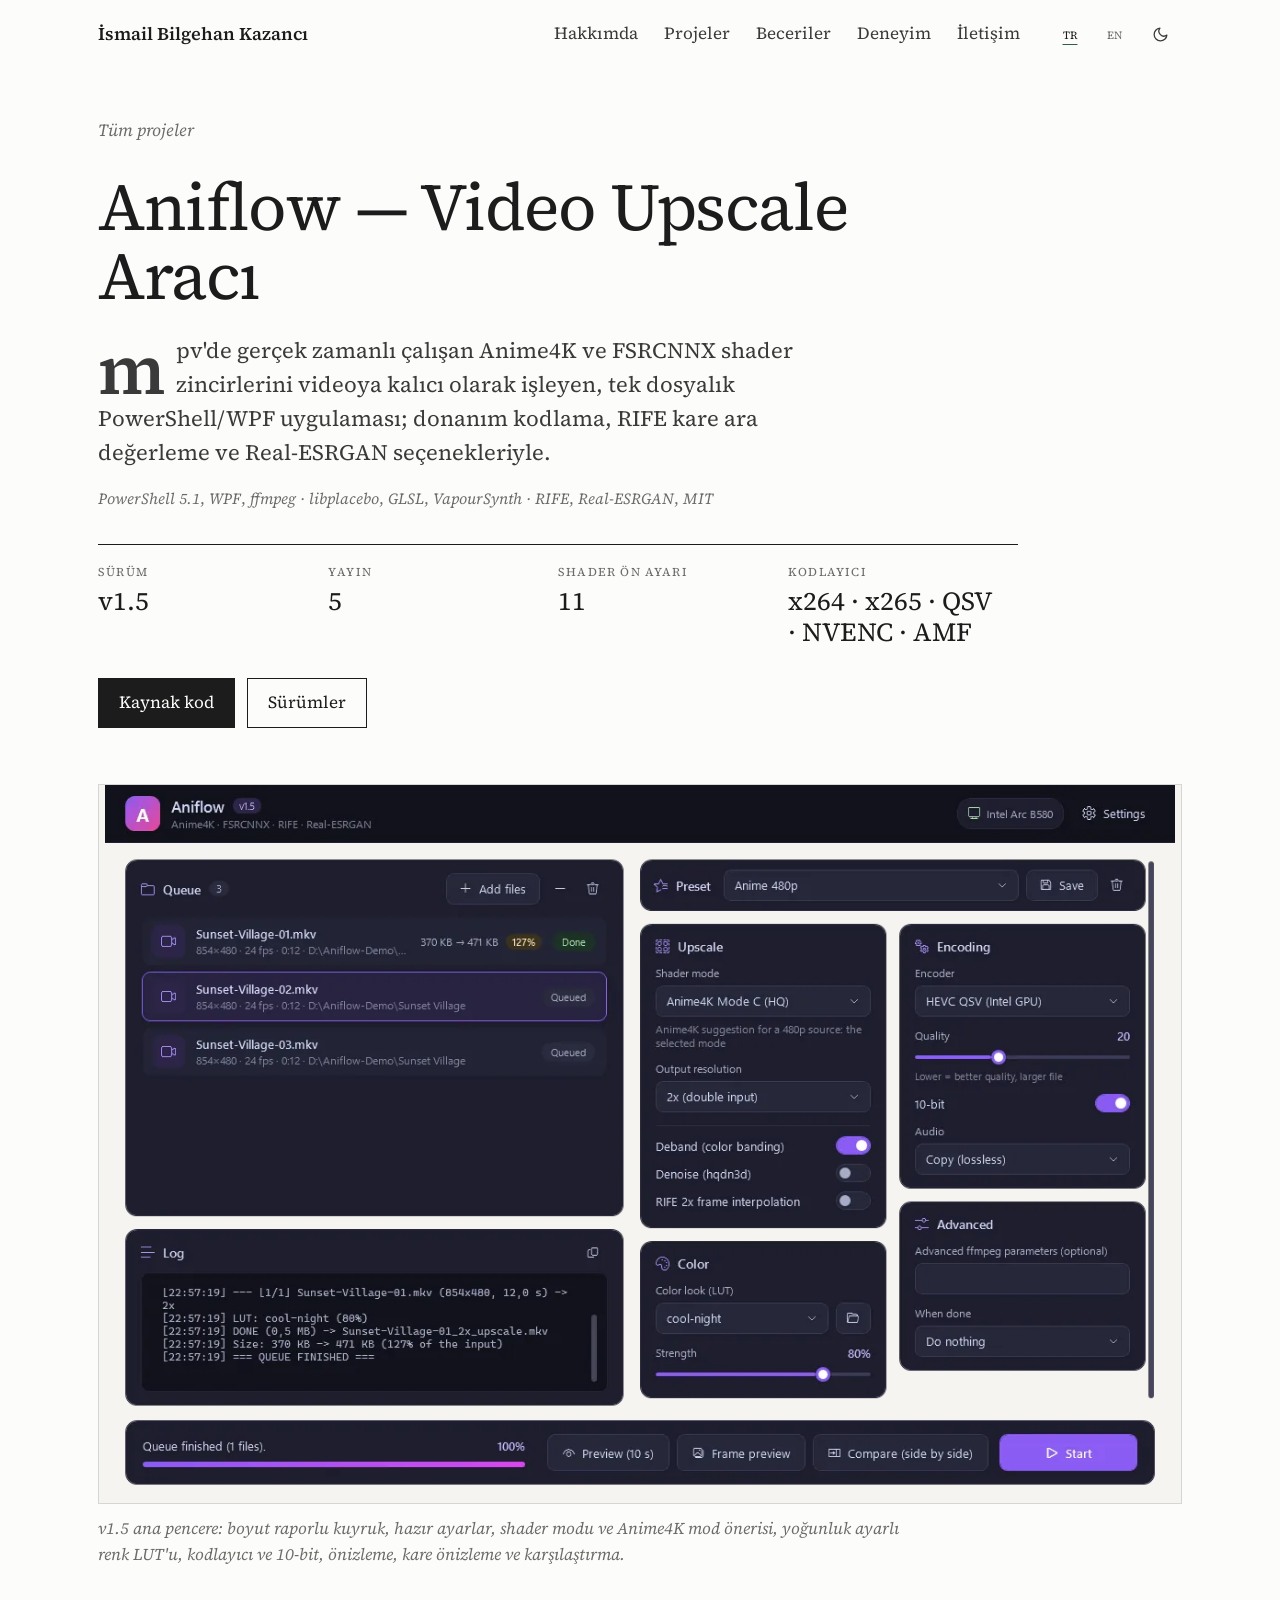
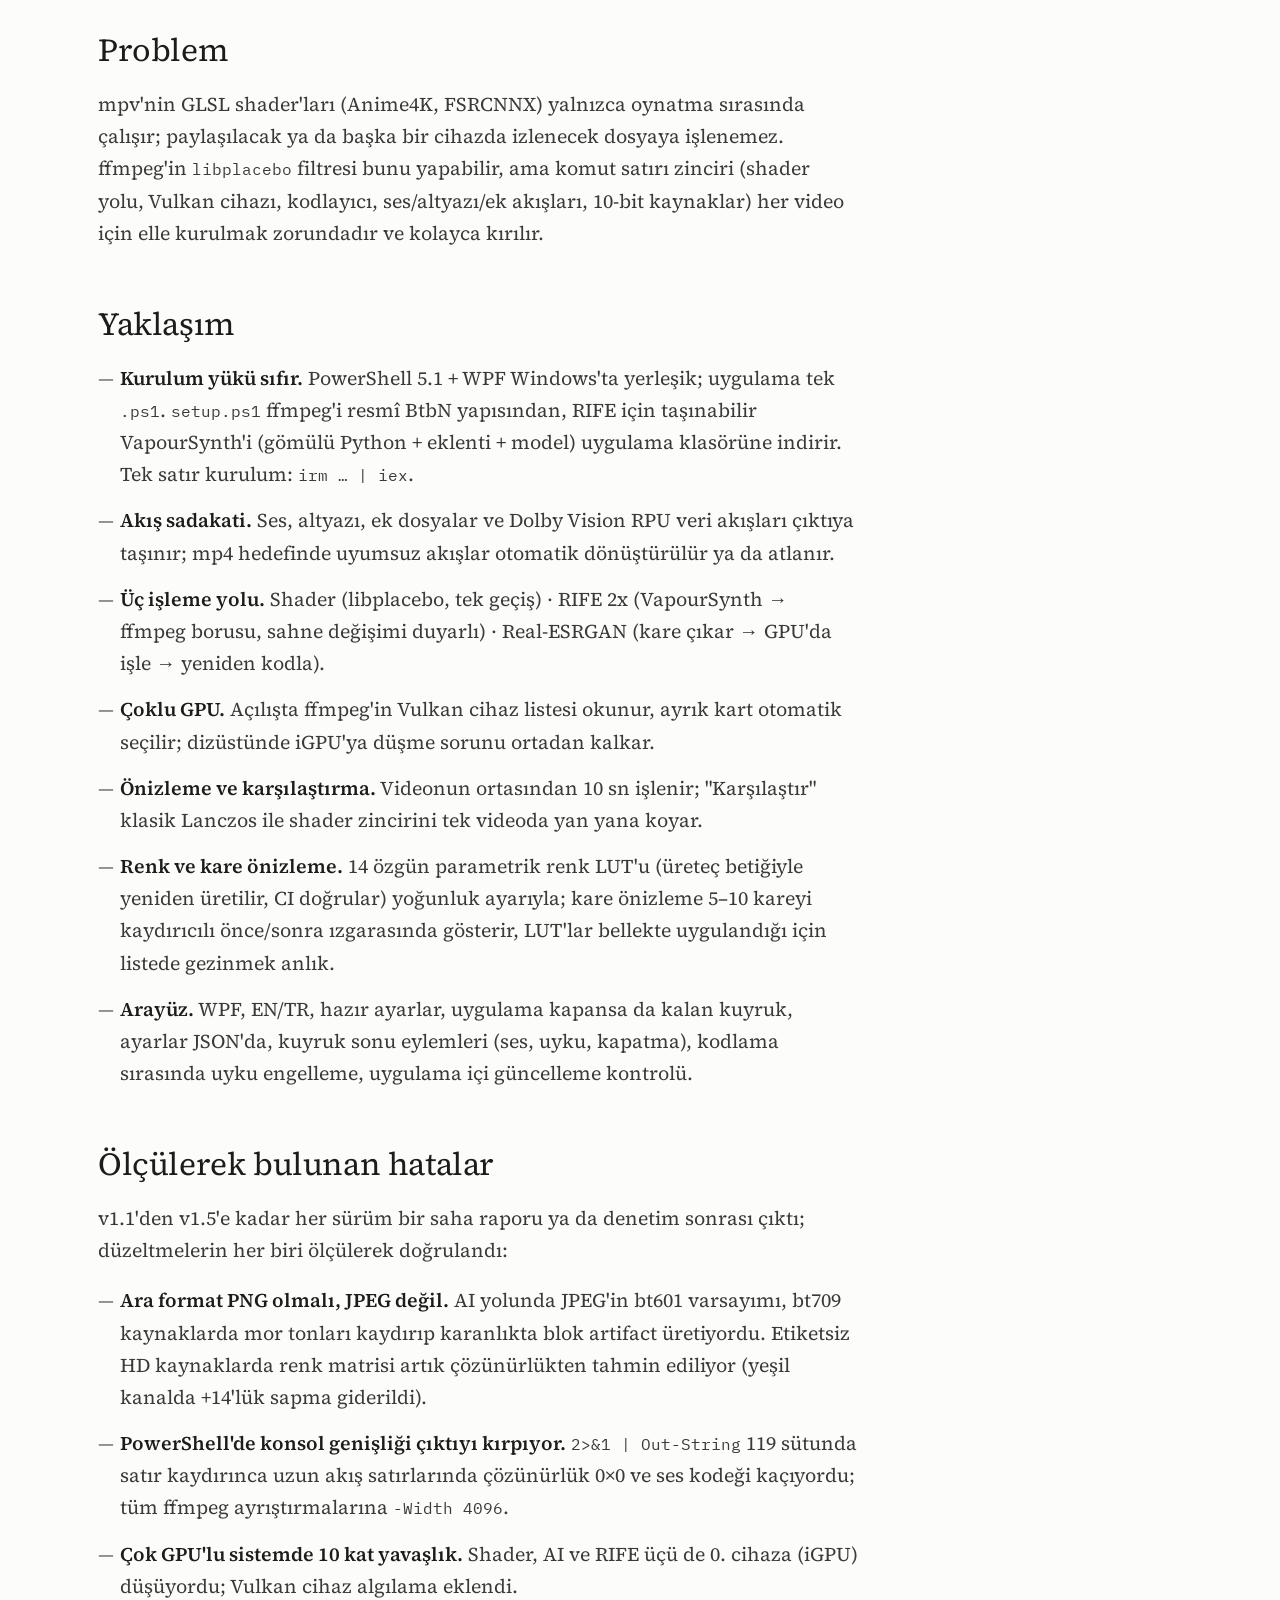
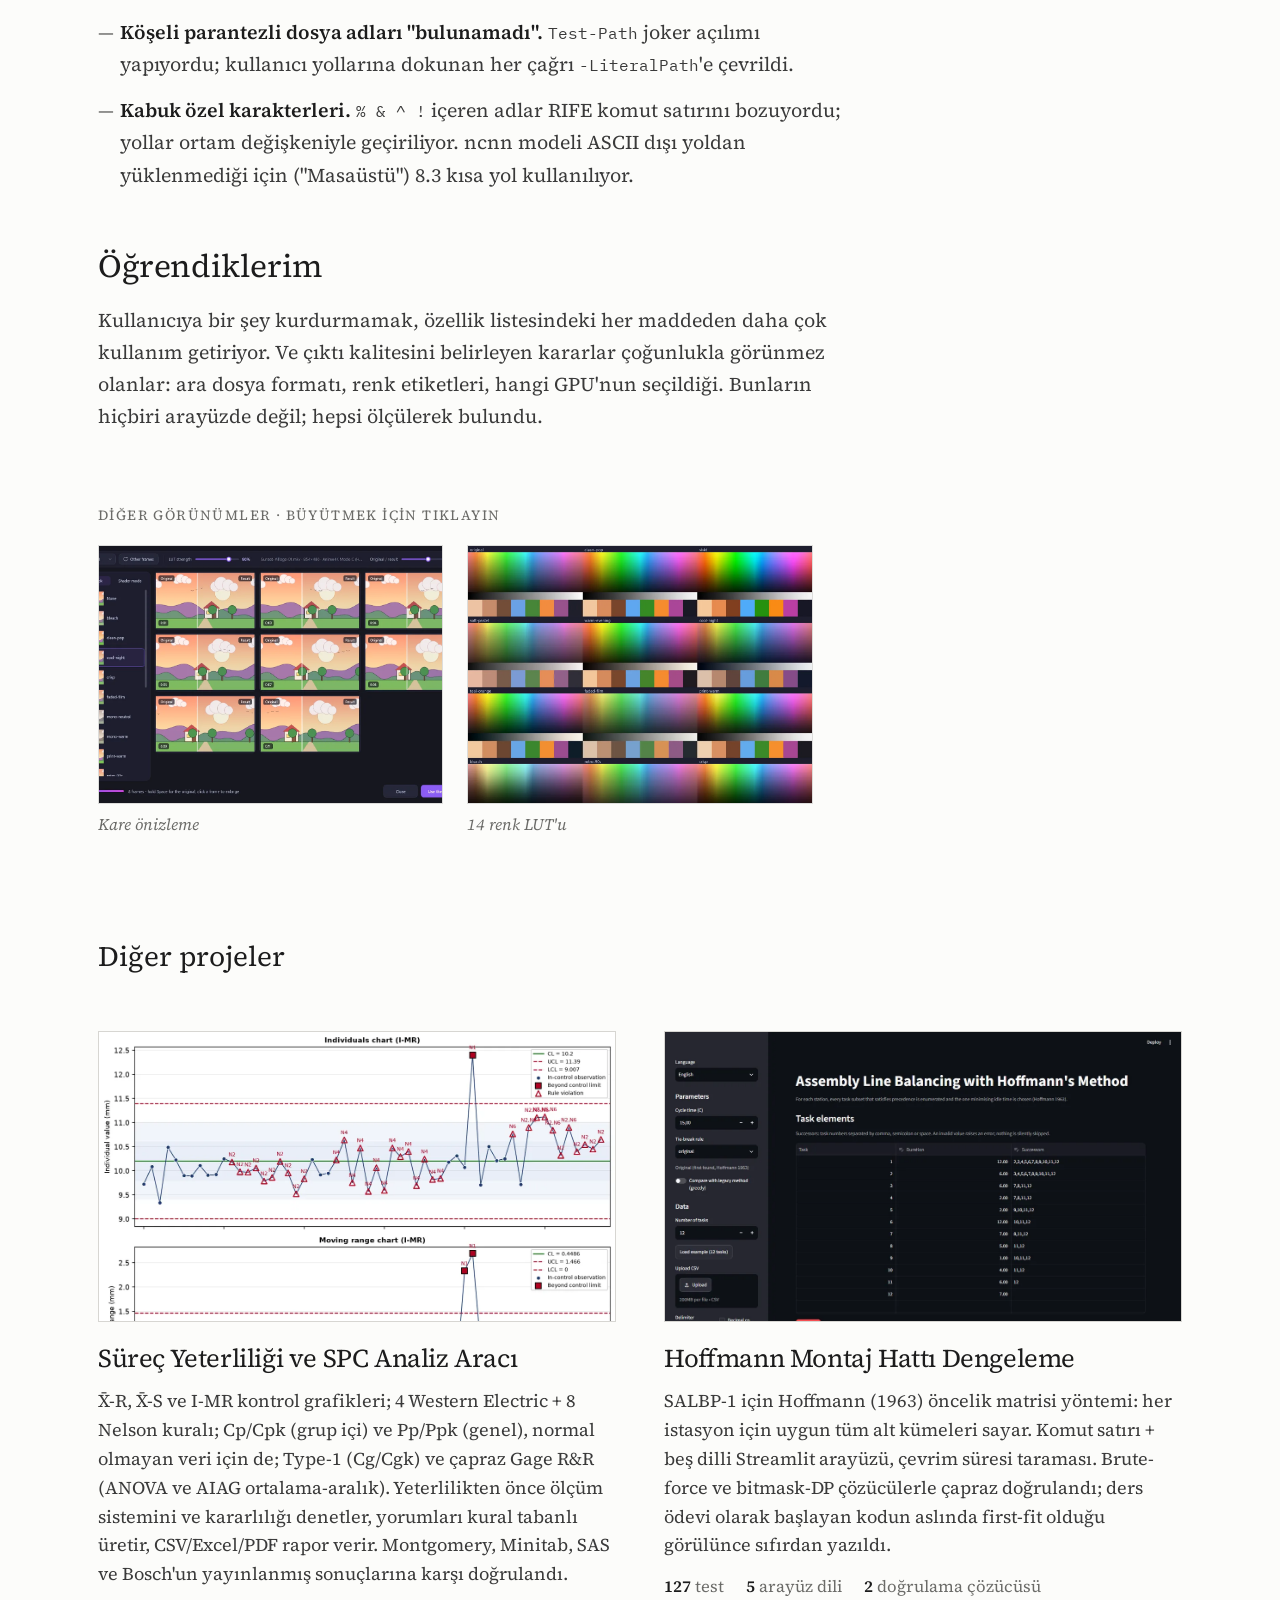
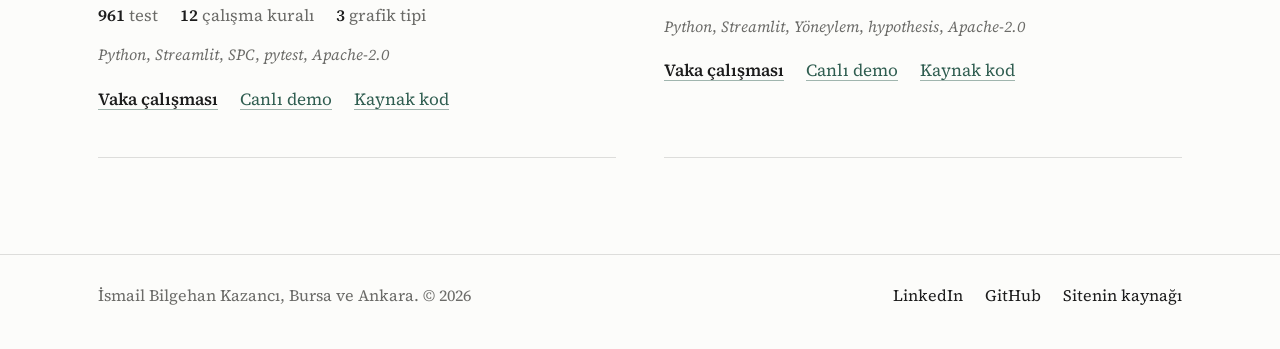
==== commit db7a3fb3: "Aniflow v1.5: yeni arayüz görseli, kare önizleme ve LUT galerisi, WPF/v1.5 metinleri" ====
--- a/projeler/aniflow/index.html
+++ b/projeler/aniflow/index.html
@@ -4,7 +4,7 @@
   <meta charset="utf-8">
   <meta name="viewport" content="width=device-width, initial-scale=1">
   <title data-tr="Aniflow — Video Upscale Aracı · İsmail Bilgehan Kazancı" data-en="Aniflow — Video Upscaler · İsmail Bilgehan Kazancı">Aniflow — Video Upscale Aracı · İsmail Bilgehan Kazancı</title>
-  <meta name="description" content="Anime4K/FSRCNNX shader zincirlerini ffmpeg libplacebo ile videoya kalıcı uygulayan tek dosyalık PowerShell/WinForms aracı; Real-ESRGAN, RIFE 2x, QSV/NVENC/AMF, tek satır kurulum. v1.4, MIT.">
+  <meta name="description" content="Anime4K/FSRCNNX shader zincirlerini ffmpeg libplacebo ile videoya kalıcı uygulayan tek dosyalık PowerShell/WPF aracı; Real-ESRGAN, RIFE 2x, renk LUT'ları, kare önizleme, QSV/NVENC/AMF, tek satır kurulum. v1.5, MIT.">
   <meta name="author" content="İsmail Bilgehan Kazancı">
   <link rel="canonical" href="https://dailydana.github.io/projeler/aniflow/">
   <link rel="alternate" hreflang="tr" href="https://dailydana.github.io/projeler/aniflow/">
@@ -13,7 +13,7 @@
   <meta property="og:type" content="article">
   <meta property="og:site_name" content="İsmail Bilgehan Kazancı">
   <meta property="og:title" content="Aniflow — Video Upscaler · vaka çalışması">
-  <meta property="og:description" content="PowerShell/WinForms + ffmpeg libplacebo: Anime4K/FSRCNNX shader'ları videoya kalıcı işler; Real-ESRGAN, RIFE 2x, donanım kodlama, tek satır kurulum. v1.4, 5 sürüm, MIT.">
+  <meta property="og:description" content="PowerShell/WPF + ffmpeg libplacebo: Anime4K/FSRCNNX shader'ları videoya kalıcı işler; Real-ESRGAN, RIFE 2x, renk LUT'ları, donanım kodlama, tek satır kurulum. v1.5, 5 sürüm, MIT.">
   <meta property="og:url" content="https://dailydana.github.io/projeler/aniflow/">
   <meta property="og:image" content="https://dailydana.github.io/projeler/aniflow/og.png">
   <meta property="og:image:width" content="1200">
@@ -88,10 +88,10 @@
 
       <header class="case-head">
         <h1 class="case-title"><span data-lang="tr" lang="tr">Aniflow — Video Upscale Aracı</span><span data-lang="en" lang="en">Aniflow — Video Upscaler</span></h1>
-        <p class="case-lead"><span data-lang="tr" lang="tr">mpv'de gerçek zamanlı çalışan Anime4K ve FSRCNNX shader zincirlerini videoya kalıcı olarak işleyen, tek dosyalık PowerShell/WinForms uygulaması; donanım kodlama, RIFE kare ara değerleme ve Real-ESRGAN seçenekleriyle.</span><span data-lang="en" lang="en">A single-file PowerShell/WinForms application that permanently bakes the Anime4K and FSRCNNX shader chains mpv runs in real time into video files, with hardware encoding, RIFE frame interpolation and Real-ESRGAN options.</span></p>
-        <div class="case-tags"><span class="chip">PowerShell 5.1</span><span class="chip">WinForms</span><span class="chip">ffmpeg · libplacebo</span><span class="chip">GLSL</span><span class="chip">VapourSynth · RIFE</span><span class="chip">Real-ESRGAN</span><span class="chip">MIT</span></div>
+        <p class="case-lead"><span data-lang="tr" lang="tr">mpv'de gerçek zamanlı çalışan Anime4K ve FSRCNNX shader zincirlerini videoya kalıcı olarak işleyen, tek dosyalık PowerShell/WPF uygulaması; donanım kodlama, RIFE kare ara değerleme ve Real-ESRGAN seçenekleriyle.</span><span data-lang="en" lang="en">A single-file PowerShell/WPF application that permanently bakes the Anime4K and FSRCNNX shader chains mpv runs in real time into video files, with hardware encoding, RIFE frame interpolation and Real-ESRGAN options.</span></p>
+        <div class="case-tags"><span class="chip">PowerShell 5.1</span><span class="chip">WPF</span><span class="chip">ffmpeg · libplacebo</span><span class="chip">GLSL</span><span class="chip">VapourSynth · RIFE</span><span class="chip">Real-ESRGAN</span><span class="chip">MIT</span></div>
         <dl class="case-metrics">
-          <div><dt><span data-lang="tr" lang="tr">Sürüm</span><span data-lang="en" lang="en">Release</span></dt><dd>v1.4</dd></div>
+          <div><dt><span data-lang="tr" lang="tr">Sürüm</span><span data-lang="en" lang="en">Release</span></dt><dd>v1.5</dd></div>
           <div><dt><span data-lang="tr" lang="tr">Yayın</span><span data-lang="en" lang="en">Releases</span></dt><dd>5</dd></div>
           <div><dt><span data-lang="tr" lang="tr">Shader ön ayarı</span><span data-lang="en" lang="en">Shader presets</span></dt><dd>11</dd></div>
           <div><dt><span data-lang="tr" lang="tr">Kodlayıcı</span><span data-lang="en" lang="en">Encoders</span></dt><dd>x264 · x265 · QSV · NVENC · AMF</dd></div>
@@ -103,8 +103,8 @@
       </header>
 
       <figure class="case-hero is-contain">
-        <img src="/assets/img/projects/aniflow.webp" width="676" height="749" alt="Aniflow arayüzü: kuyruk, shader modu, kodlayıcı, çözünürlük seçenekleri" fetchpriority="high">
-        <figcaption><span data-lang="tr" lang="tr">Ana pencere: sürükle-bırak kuyruk, shader modu, kodlayıcı, çıkış çözünürlüğü, RIFE seçeneği, önizleme ve karşılaştırma düğmeleri.</span><span data-lang="en" lang="en">Main window: drag-and-drop queue, shader mode, encoder, output resolution, RIFE option, preview and compare buttons.</span></figcaption>
+        <img src="/assets/img/projects/aniflow.webp" width="1164" height="781" alt="Aniflow v1.5 arayüzü: kuyruk, hazır ayar, shader modu, renk LUT'u, kodlayıcı ve 10-bit seçenekleri" fetchpriority="high">
+        <figcaption><span data-lang="tr" lang="tr">v1.5 ana pencere: boyut raporlu kuyruk, hazır ayarlar, shader modu ve Anime4K mod önerisi, yoğunluk ayarlı renk LUT'u, kodlayıcı ve 10-bit, önizleme, kare önizleme ve karşılaştırma.</span><span data-lang="en" lang="en">v1.5 main window: queue with size report, presets, shader mode with an Anime4K mode hint, colour LUT with strength, encoder and 10-bit, preview, frame preview and compare.</span></figcaption>
       </figure>
 
       <div class="case-body">
@@ -122,22 +122,24 @@
           <h2 data-no="02"><span data-lang="tr" lang="tr">Yaklaşım</span><span data-lang="en" lang="en">Approach</span></h2>
           <div data-lang="tr" lang="tr">
             <ul>
-              <li><strong>Kurulum yükü sıfır.</strong> PowerShell 5.1 + WinForms Windows'ta yerleşik; uygulama tek <code>.ps1</code>. <code>setup.ps1</code> ffmpeg'i resmî BtbN yapısından, RIFE için taşınabilir VapourSynth'i (gömülü Python + eklenti + model) uygulama klasörüne indirir. Tek satır kurulum: <code>irm … | iex</code>.</li>
+              <li><strong>Kurulum yükü sıfır.</strong> PowerShell 5.1 + WPF Windows'ta yerleşik; uygulama tek <code>.ps1</code>. <code>setup.ps1</code> ffmpeg'i resmî BtbN yapısından, RIFE için taşınabilir VapourSynth'i (gömülü Python + eklenti + model) uygulama klasörüne indirir. Tek satır kurulum: <code>irm … | iex</code>.</li>
               <li><strong>Akış sadakati.</strong> Ses, altyazı, ek dosyalar ve Dolby Vision RPU veri akışları çıktıya taşınır; mp4 hedefinde uyumsuz akışlar otomatik dönüştürülür ya da atlanır.</li>
               <li><strong>Üç işleme yolu.</strong> Shader (libplacebo, tek geçiş) · RIFE 2x (VapourSynth → ffmpeg borusu, sahne değişimi duyarlı) · Real-ESRGAN (kare çıkar → GPU'da işle → yeniden kodla).</li>
               <li><strong>Çoklu GPU.</strong> Açılışta ffmpeg'in Vulkan cihaz listesi okunur, ayrık kart otomatik seçilir; dizüstünde iGPU'ya düşme sorunu ortadan kalkar.</li>
               <li><strong>Önizleme ve karşılaştırma.</strong> Videonun ortasından 10 sn işlenir; "Karşılaştır" klasik Lanczos ile shader zincirini tek videoda yan yana koyar.</li>
-              <li><strong>Arayüz.</strong> EN/TR, ayarlar JSON'da, kuyruk sonu eylemleri (ses, uyku, kapatma), kodlama sırasında uyku engelleme, uygulama içi güncelleme kontrolü.</li>
-            </ul>
-          </div>
-          <div data-lang="en" lang="en">
-            <ul>
-              <li><strong>Zero install burden.</strong> PowerShell 5.1 + WinForms ship with Windows; the app is a single <code>.ps1</code>. <code>setup.ps1</code> fetches ffmpeg from the official BtbN build and a portable VapourSynth (embedded Python + plugin + model) for RIFE. One-line install: <code>irm … | iex</code>.</li>
+              <li><strong>Renk ve kare önizleme.</strong> 14 özgün parametrik renk LUT'u (üreteç betiğiyle yeniden üretilir, CI doğrular) yoğunluk ayarıyla; kare önizleme 5–10 kareyi kaydırıcılı önce/sonra ızgarasında gösterir, LUT'lar bellekte uygulandığı için listede gezinmek anlık.</li>
+              <li><strong>Arayüz.</strong> WPF, EN/TR, hazır ayarlar, uygulama kapansa da kalan kuyruk, ayarlar JSON'da, kuyruk sonu eylemleri (ses, uyku, kapatma), kodlama sırasında uyku engelleme, uygulama içi güncelleme kontrolü.</li>
+            </ul>
+          </div>
+          <div data-lang="en" lang="en">
+            <ul>
+              <li><strong>Zero install burden.</strong> PowerShell 5.1 + WPF ship with Windows; the app is a single <code>.ps1</code>. <code>setup.ps1</code> fetches ffmpeg from the official BtbN build and a portable VapourSynth (embedded Python + plugin + model) for RIFE. One-line install: <code>irm … | iex</code>.</li>
               <li><strong>Stream fidelity.</strong> Audio, subtitles, attachments and Dolby Vision RPU data streams are carried over; incompatible streams are converted or skipped for mp4 targets.</li>
               <li><strong>Three processing paths.</strong> Shader (libplacebo, single pass) · RIFE 2x (VapourSynth → ffmpeg pipe, scene-change aware) · Real-ESRGAN (extract frames → process on GPU → re-encode).</li>
               <li><strong>Multi-GPU.</strong> ffmpeg's Vulkan device list is read at startup and the discrete card is selected automatically; no more silently running on a laptop's iGPU.</li>
               <li><strong>Preview and compare.</strong> 10 seconds from the middle of the video are processed; "Compare" puts classic Lanczos and the shader chain side by side in one video.</li>
-              <li><strong>UI.</strong> EN/TR, settings in JSON, post-queue actions (sound, sleep, shutdown), sleep inhibited while encoding, in-app update check.</li>
+              <li><strong>Colour and frame preview.</strong> 14 original parametric colour LUTs (regenerated by a generator script, verified in CI) with a strength control; frame preview shows 5–10 frames in a before/after grid with a slider, and LUTs are applied in memory so browsing the list is instant.</li>
+              <li><strong>UI.</strong> WPF, EN/TR, presets, a queue that survives restarts, settings in JSON, post-queue actions (sound, sleep, shutdown), sleep inhibited while encoding, in-app update check.</li>
             </ul>
           </div>
         </section>
@@ -145,7 +147,7 @@
         <section>
           <h2 data-no="03"><span data-lang="tr" lang="tr">Ölçülerek bulunan hatalar</span><span data-lang="en" lang="en">Bugs found by measurement</span></h2>
           <div data-lang="tr" lang="tr">
-            <p>v1.1'den v1.4'e kadar her sürüm bir saha raporu ya da denetim sonrası çıktı; düzeltmelerin her biri ölçülerek doğrulandı:</p>
+            <p>v1.1'den v1.5'e kadar her sürüm bir saha raporu ya da denetim sonrası çıktı; düzeltmelerin her biri ölçülerek doğrulandı:</p>
             <ul>
               <li><strong>Ara format PNG olmalı, JPEG değil.</strong> AI yolunda JPEG'in bt601 varsayımı, bt709 kaynaklarda mor tonları kaydırıp karanlıkta blok artifact üretiyordu. Etiketsiz HD kaynaklarda renk matrisi artık çözünürlükten tahmin ediliyor (yeşil kanalda +14'lük sapma giderildi).</li>
               <li><strong>PowerShell'de konsol genişliği çıktıyı kırpıyor.</strong> <code>2>&amp;1 | Out-String</code> 119 sütunda satır kaydırınca uzun akış satırlarında çözünürlük 0×0 ve ses kodeği kaçıyordu; tüm ffmpeg ayrıştırmalarına <code>-Width 4096</code>.</li>
@@ -155,7 +157,7 @@
             </ul>
           </div>
           <div data-lang="en" lang="en">
-            <p>Every release from v1.1 to v1.4 followed a field report or an audit, and each fix was verified by measurement:</p>
+            <p>Every release from v1.1 to v1.5 followed a field report or an audit, and each fix was verified by measurement:</p>
             <ul>
               <li><strong>The intermediate format must be PNG, not JPEG.</strong> In the AI path, JPEG's bt601 assumption shifted purples on bt709 sources and produced blocky artefacts in dark scenes. For untagged HD sources the colour matrix is now inferred from resolution (a +14 green-channel offset eliminated).</li>
               <li><strong>Console width truncates PowerShell output.</strong> <code>2>&amp;1 | Out-String</code> wrapped at 119 columns, so long stream lines lost the resolution (0×0) and the audio codec; every ffmpeg parse now uses <code>-Width 4096</code>.</li>
@@ -176,6 +178,14 @@
           </div>
         </section>
       </div>
+
+      <section class="gallery">
+        <div class="gallery-head"><span data-lang="tr" lang="tr">Diğer görünümler · büyütmek için tıklayın</span><span data-lang="en" lang="en">Other views · click to enlarge</span></div>
+        <div class="gallery-grid">
+          <a class="thumb" href="/assets/img/projects/aniflow-frames.webp" data-lightbox data-caption="Kare önizleme / Frame preview"><img src="/assets/img/projects/aniflow-frames.webp" width="1200" height="756" loading="lazy" decoding="async" alt="Kare önizleme: her kartta solda orijinal, sağda sonuç, ortak kaydırıcı"><span><span data-lang="tr" lang="tr">Kare önizleme</span><span data-lang="en" lang="en">Frame preview</span></span></a>
+          <a class="thumb" href="/assets/img/projects/aniflow-luts.webp" data-lightbox data-caption="Renk LUT'ları / Colour LUTs"><img src="/assets/img/projects/aniflow-luts.webp" width="1200" height="1233" loading="lazy" decoding="async" alt="14 renk LUT'unun sentetik test kartındaki görünümü"><span><span data-lang="tr" lang="tr">14 renk LUT'u</span><span data-lang="en" lang="en">14 colour LUTs</span></span></a>
+        </div>
+      </section>
 
       <section class="related">
         <h2 class="related-title"><span data-lang="tr" lang="tr">Diğer projeler</span><span data-lang="en" lang="en">Other projects</span></h2>
@@ -203,6 +213,12 @@
     </div>
   </article>
 </main>
+
+<dialog class="lightbox" id="lightbox">
+  <button type="button" class="lightbox-close" aria-label="Kapat / Close">×</button>
+  <img alt="" width="1200" height="756">
+  <div class="lightbox-cap"></div>
+</dialog>
 
 <!-- chrome:footer -->
 <footer class="footer">
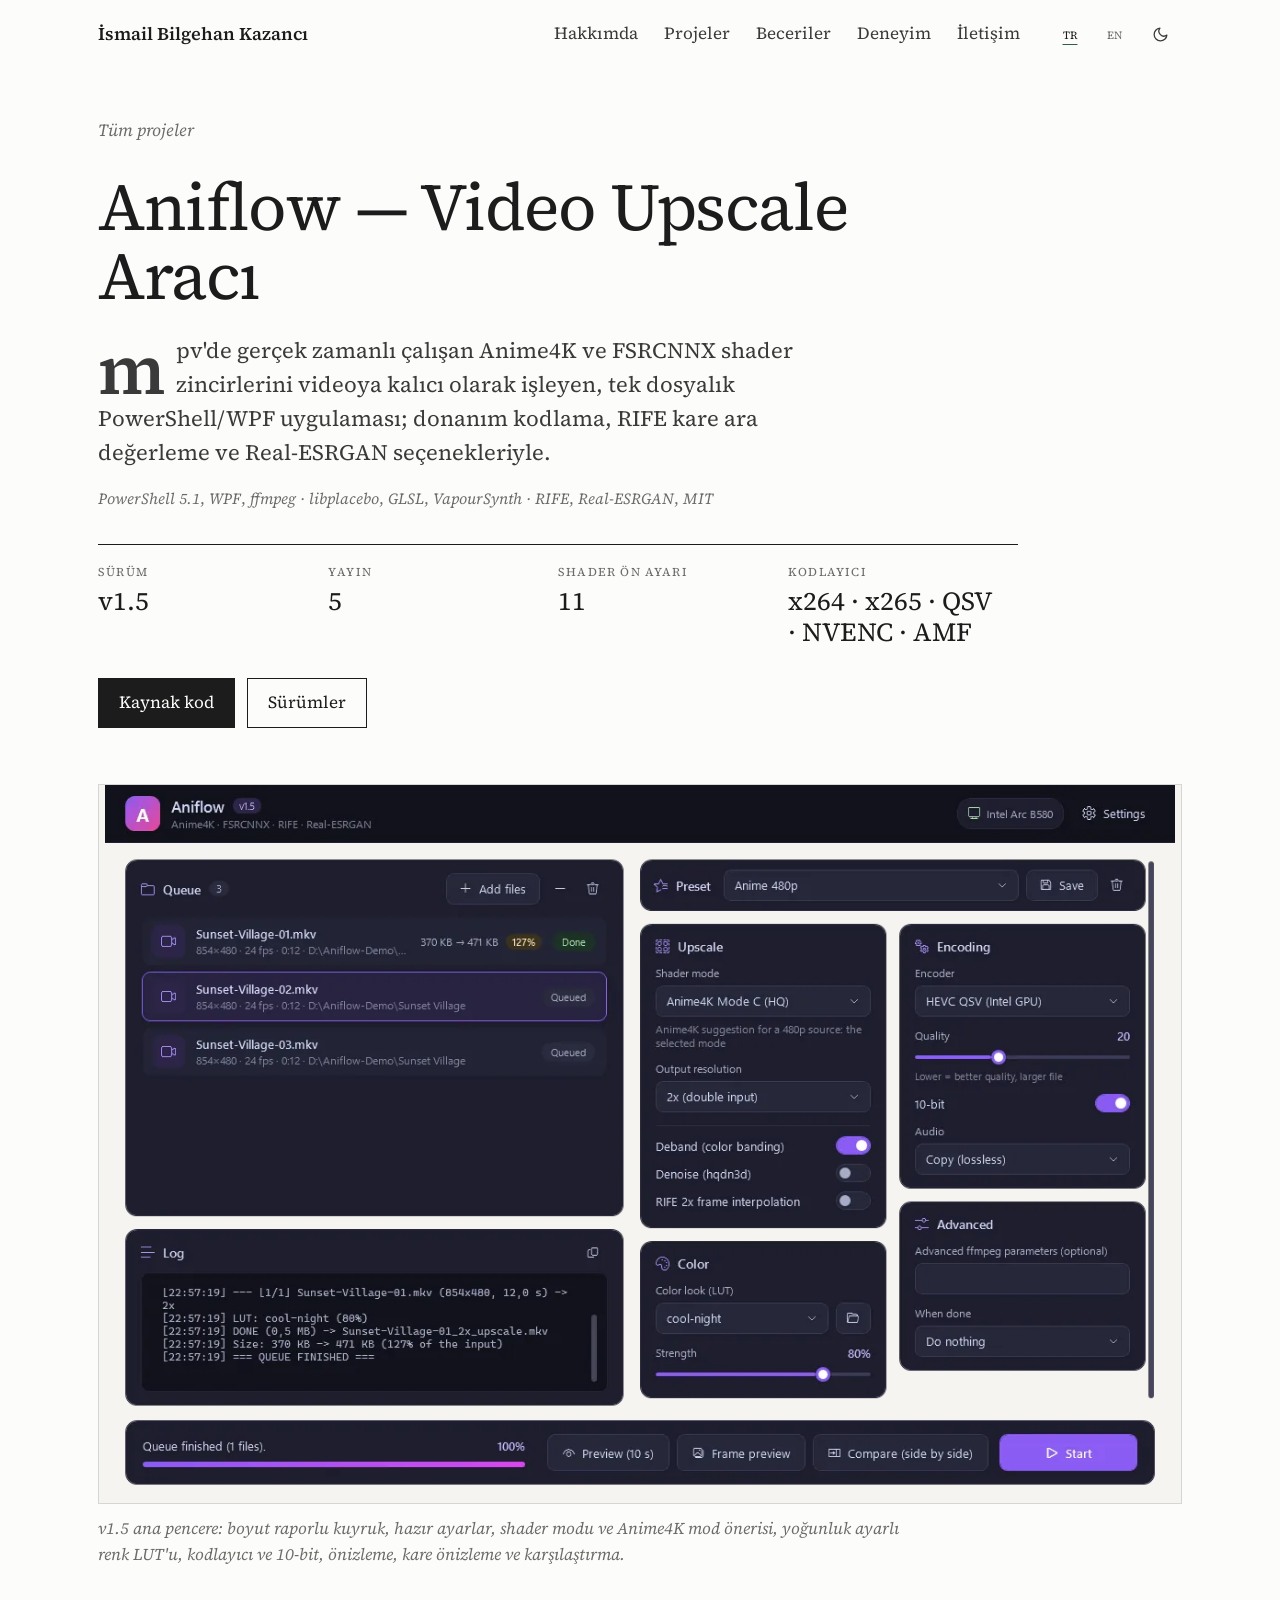
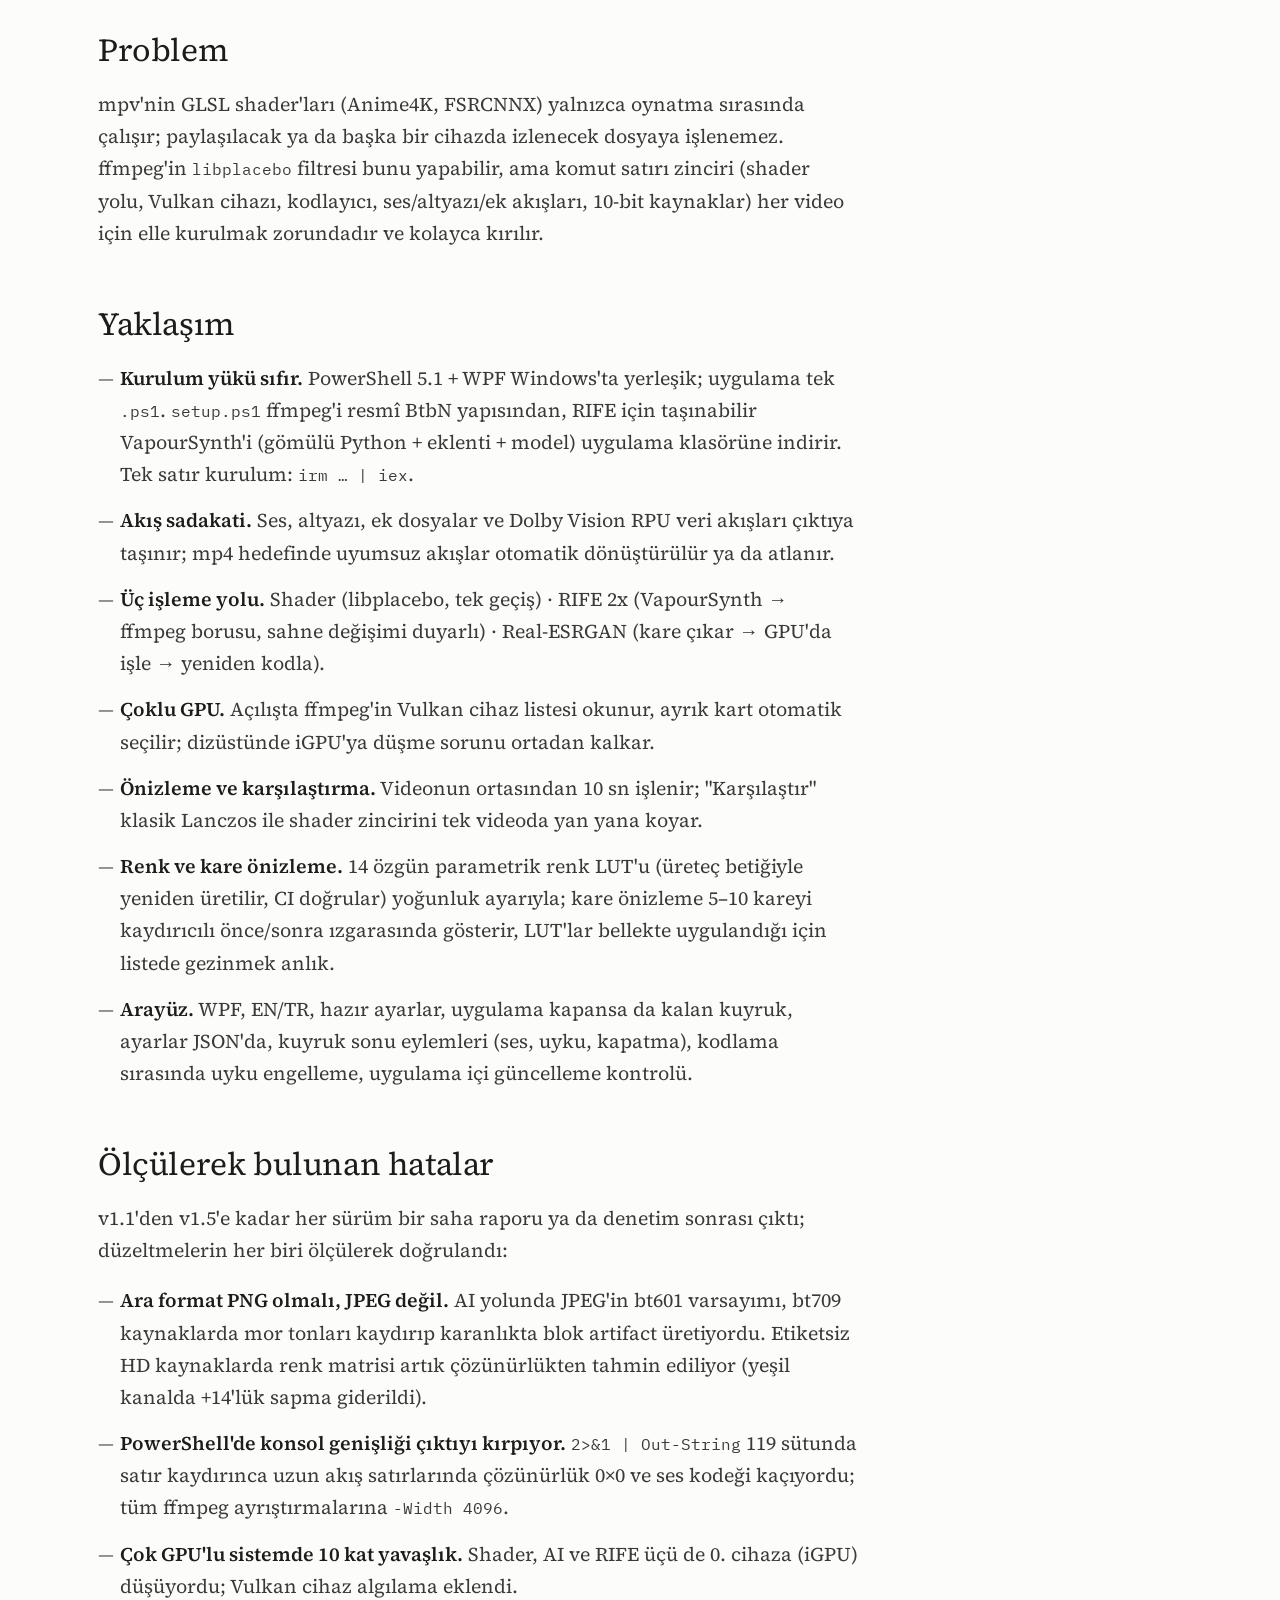
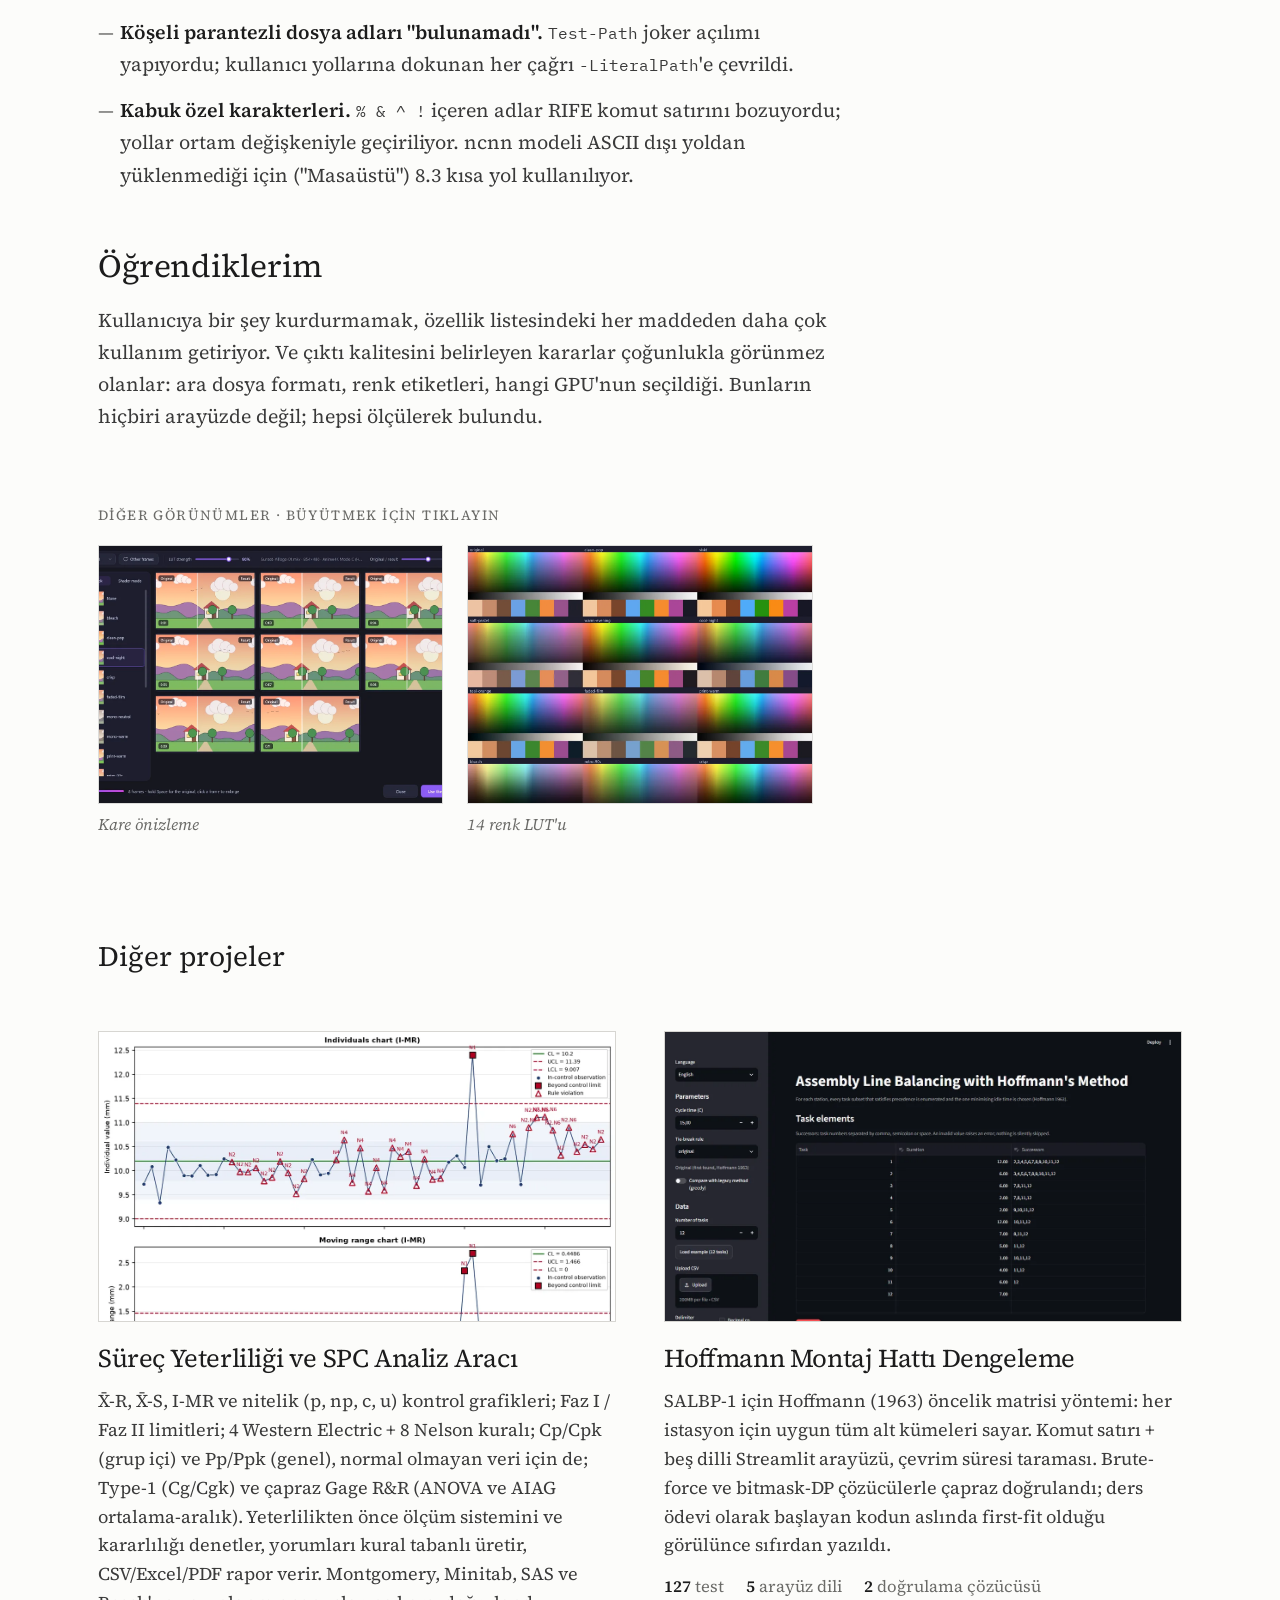
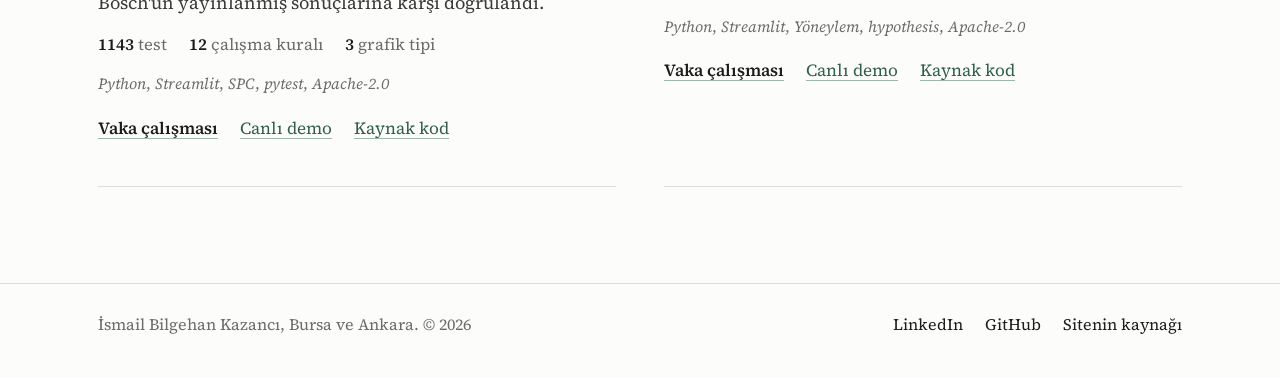
==== commit 2da1e7b9: "SPC analyzer v0.5.0: attribute charts, Phase I/II limits, 1143 tests" ====
--- a/projeler/aniflow/index.html
+++ b/projeler/aniflow/index.html
@@ -193,8 +193,8 @@
         <div class="card-media"><img src="/assets/img/projects/spc-analyzer.webp" width="1200" height="898" loading="lazy" decoding="async" alt="I-MR kontrol grafiği çıktısı" data-alt-tr="I-MR kontrol grafiği çıktısı" data-alt-en="I-MR control chart output"></div>
         <div class="card-body">
           <h3><a href="/projeler/spc-analyzer/"><span data-lang="tr" lang="tr">Süreç Yeterliliği ve SPC Analiz Aracı</span><span data-lang="en" lang="en">Process Capability &amp; SPC Analyzer</span></a></h3>
-          <p><span data-lang="tr" lang="tr">X̄-R, X̄-S ve I-MR kontrol grafikleri; 4 Western Electric + 8 Nelson kuralı; Cp/Cpk (grup içi) ve Pp/Ppk (genel), normal olmayan veri için de; Type-1 (Cg/Cgk) ve çapraz Gage R&amp;R (ANOVA ve AIAG ortalama-aralık). Yeterlilikten önce ölçüm sistemini ve kararlılığı denetler, yorumları kural tabanlı üretir, CSV/Excel/PDF rapor verir. Montgomery, Minitab, SAS ve Bosch'un yayınlanmış sonuçlarına karşı doğrulandı.</span><span data-lang="en" lang="en">X̄-R, X̄-S and I-MR control charts; 4 Western Electric + 8 Nelson rules; Cp/Cpk (within) and Pp/Ppk (overall), also for non-normal data; Type-1 (Cg/Cgk) and crossed Gage R&amp;R (ANOVA and AIAG Average &amp; Range). Checks the measurement system and stability before capability, produces rule-based interpretations and CSV/Excel/PDF reports. Validated against published Montgomery, Minitab, SAS and Bosch results.</span></p>
-          <div class="card-metrics"><span class="metric"><b>961</b><span data-lang="tr" lang="tr">test</span><span data-lang="en" lang="en">tests</span></span><span class="metric"><b>12</b><span data-lang="tr" lang="tr">çalışma kuralı</span><span data-lang="en" lang="en">run rules</span></span><span class="metric"><b>3</b><span data-lang="tr" lang="tr">grafik tipi</span><span data-lang="en" lang="en">chart types</span></span></div>
+          <p><span data-lang="tr" lang="tr">X̄-R, X̄-S, I-MR ve nitelik (p, np, c, u) kontrol grafikleri; Faz I / Faz II limitleri; 4 Western Electric + 8 Nelson kuralı; Cp/Cpk (grup içi) ve Pp/Ppk (genel), normal olmayan veri için de; Type-1 (Cg/Cgk) ve çapraz Gage R&amp;R (ANOVA ve AIAG ortalama-aralık). Yeterlilikten önce ölçüm sistemini ve kararlılığı denetler, yorumları kural tabanlı üretir, CSV/Excel/PDF rapor verir. Montgomery, Minitab, SAS ve Bosch'un yayınlanmış sonuçlarına karşı doğrulandı.</span><span data-lang="en" lang="en">X̄-R, X̄-S, I-MR and attribute (p, np, c, u) control charts; Phase I / Phase II limits; 4 Western Electric + 8 Nelson rules; Cp/Cpk (within) and Pp/Ppk (overall), also for non-normal data; Type-1 (Cg/Cgk) and crossed Gage R&amp;R (ANOVA and AIAG Average &amp; Range). Checks the measurement system and stability before capability, produces rule-based interpretations and CSV/Excel/PDF reports. Validated against published Montgomery, Minitab, SAS and Bosch results.</span></p>
+          <div class="card-metrics"><span class="metric"><b>1143</b><span data-lang="tr" lang="tr">test</span><span data-lang="en" lang="en">tests</span></span><span class="metric"><b>12</b><span data-lang="tr" lang="tr">çalışma kuralı</span><span data-lang="en" lang="en">run rules</span></span><span class="metric"><b>3</b><span data-lang="tr" lang="tr">grafik tipi</span><span data-lang="en" lang="en">chart types</span></span></div>
           <div class="card-tags"><span class="chip">Python</span><span class="chip">Streamlit</span><span class="chip">SPC</span><span class="chip">pytest</span><span class="chip">Apache-2.0</span></div>
           <div class="card-links"><a class="is-muted" href="/projeler/spc-analyzer/"><span data-lang="tr" lang="tr">Vaka çalışması</span><span data-lang="en" lang="en">Case study</span></a><a href="https://spc-analyzer.streamlit.app/" target="_blank" rel="noopener"><span data-lang="tr" lang="tr">Canlı demo</span><span data-lang="en" lang="en">Live demo</span></a><a href="https://github.com/DailyDana/process-capability-analyzer" target="_blank" rel="noopener"><span data-lang="tr" lang="tr">Kaynak kod</span><span data-lang="en" lang="en">Source code</span></a></div>
         </div>
